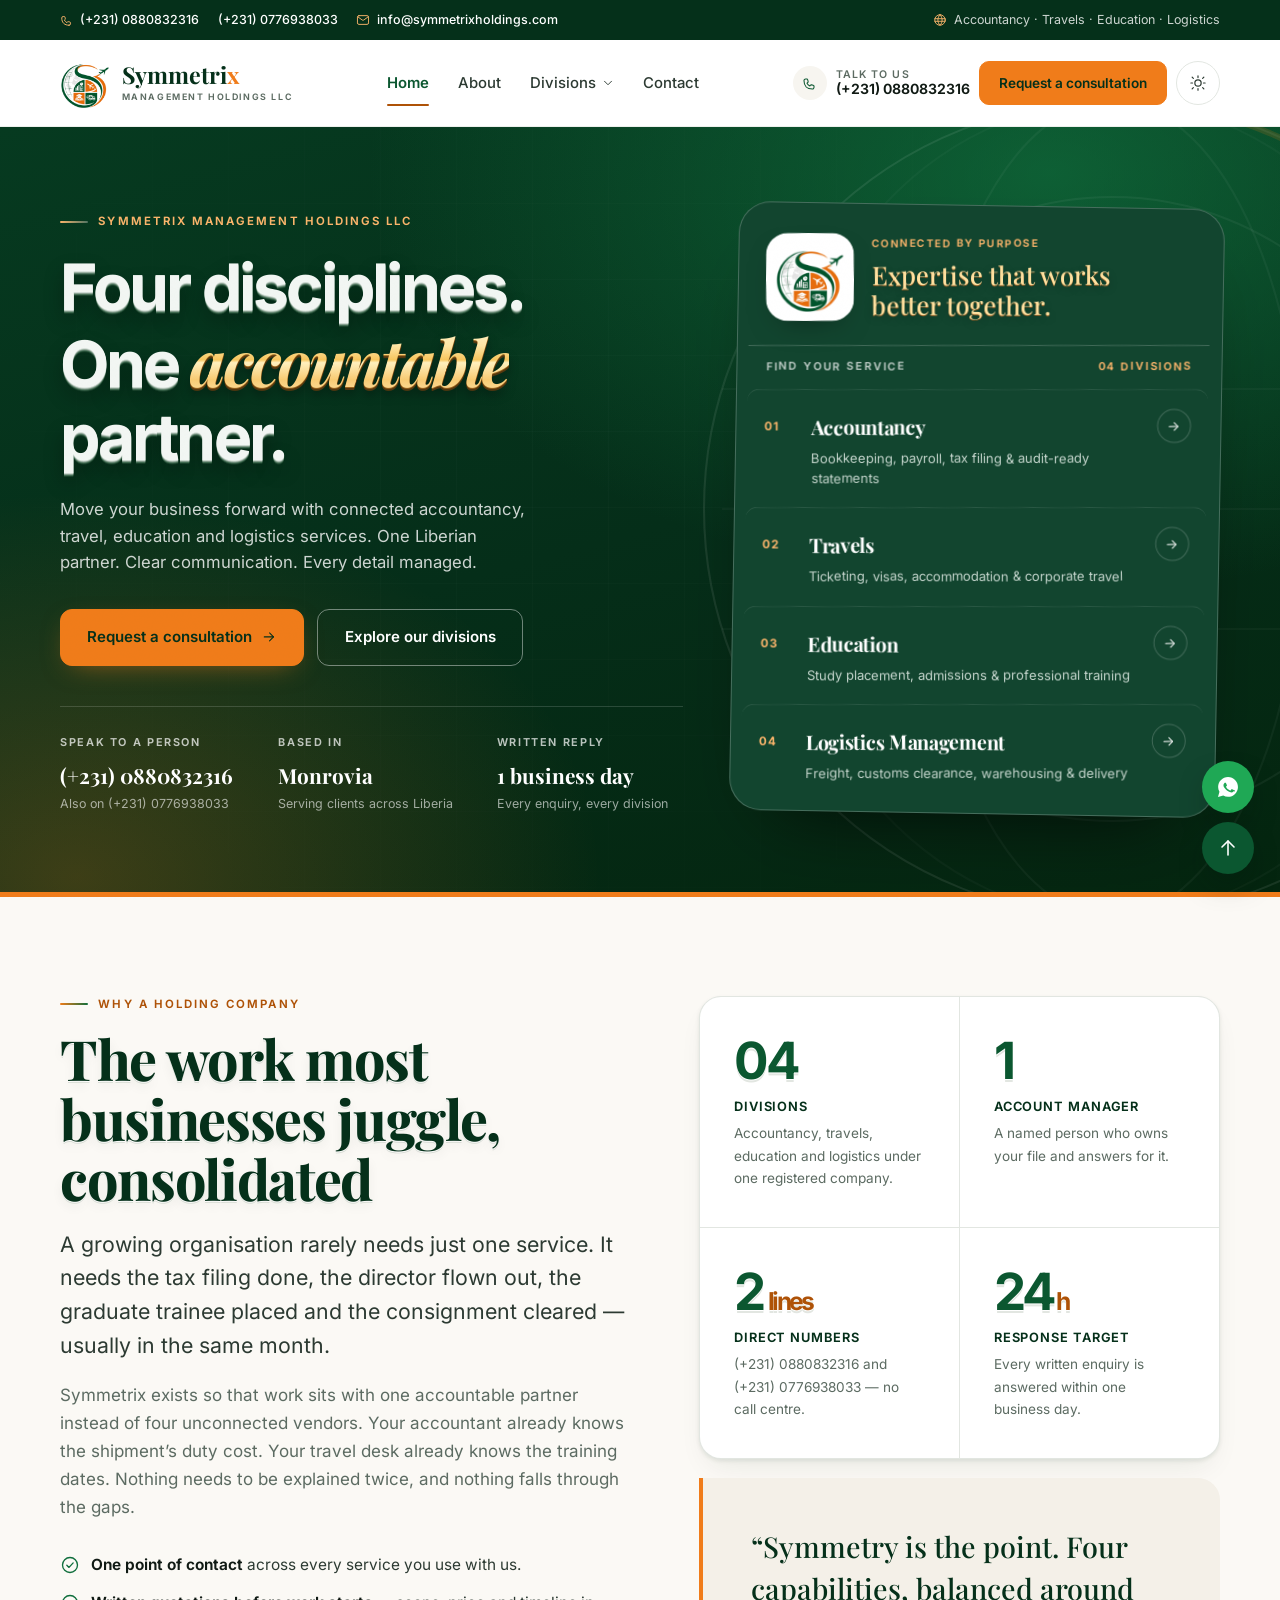
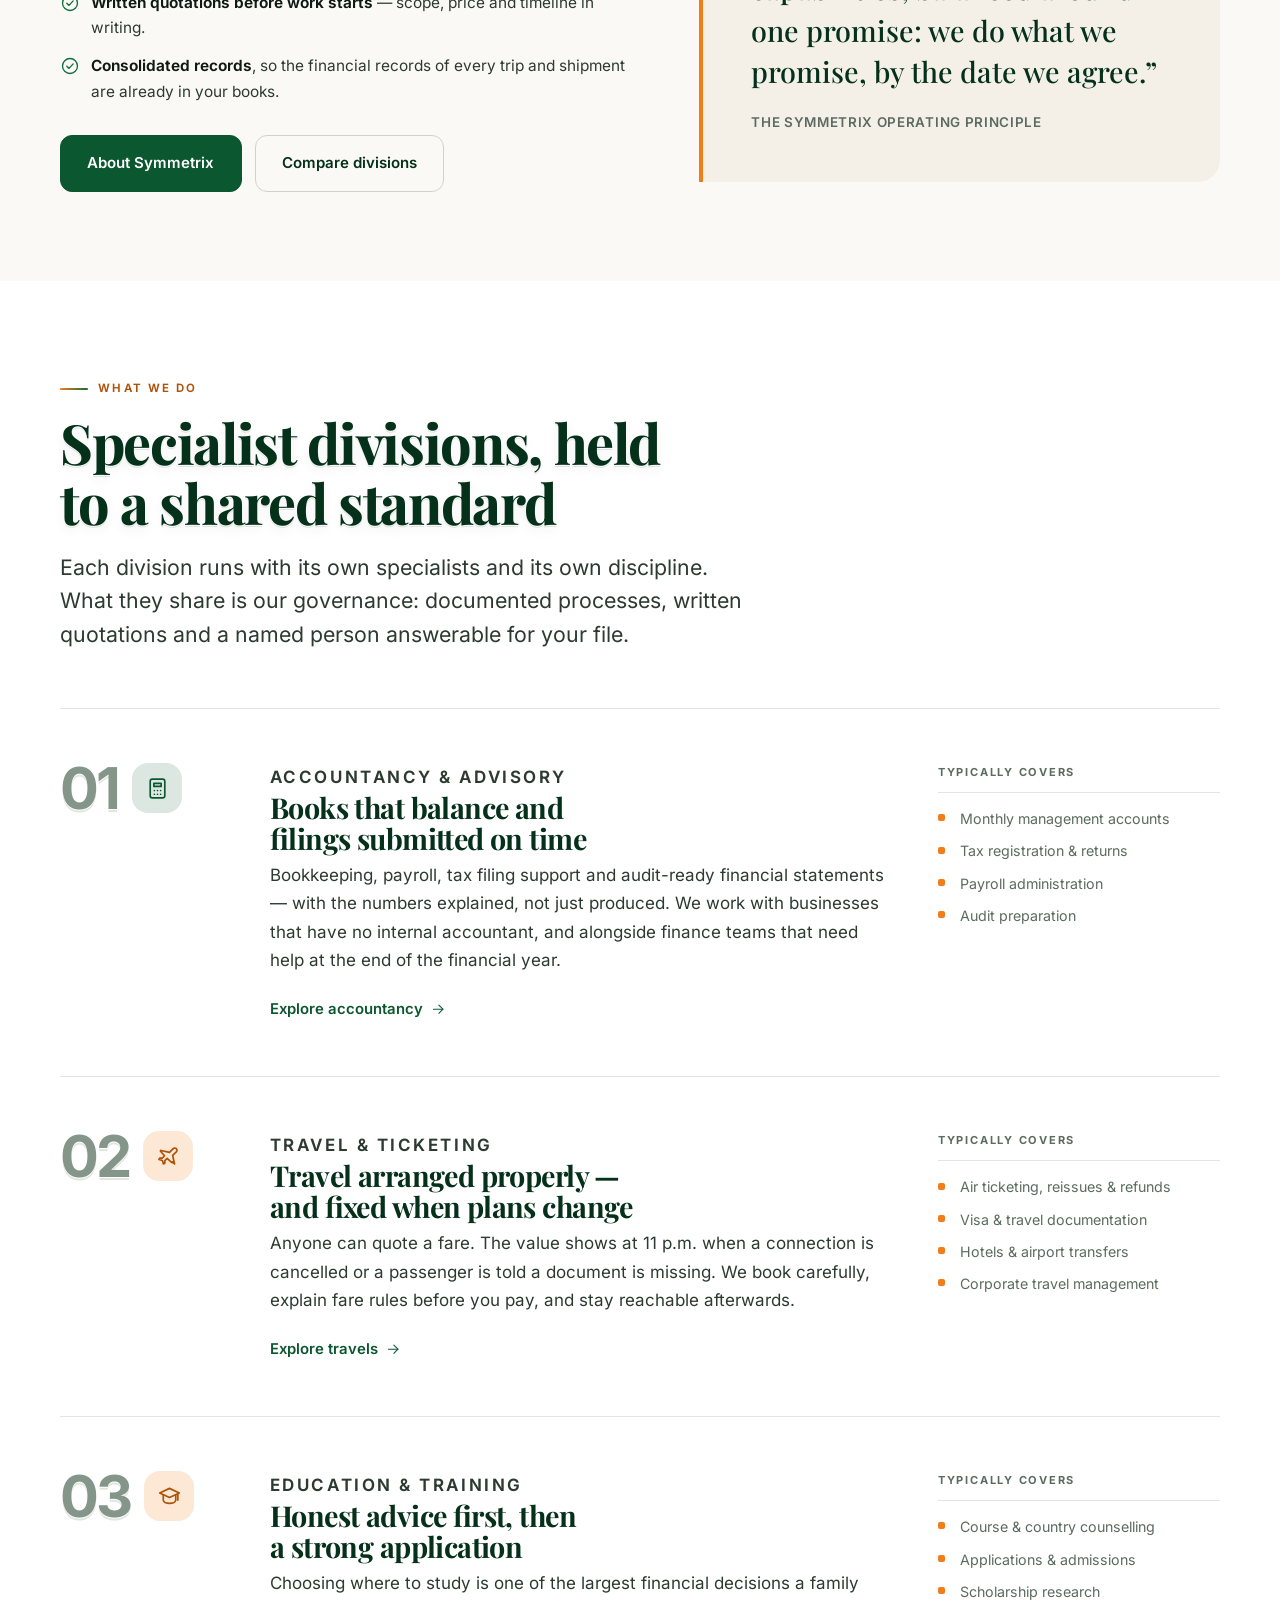
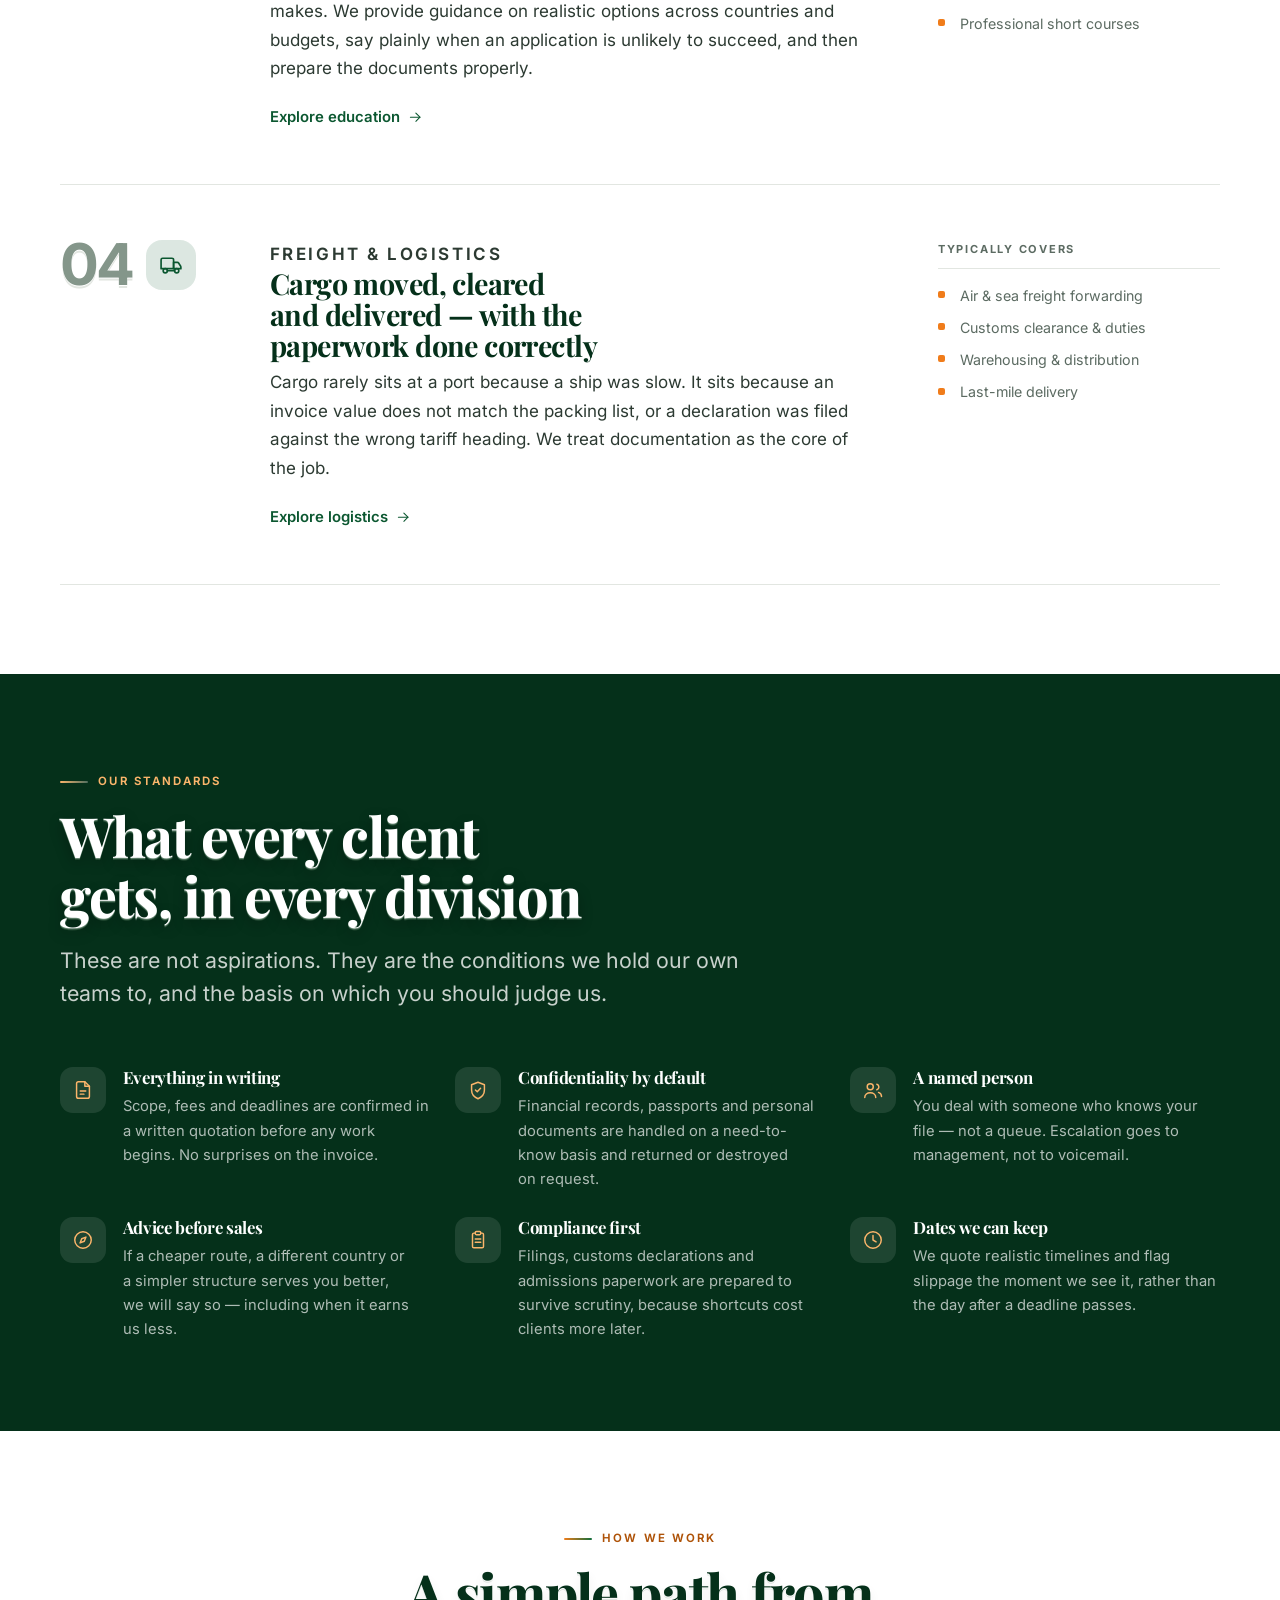
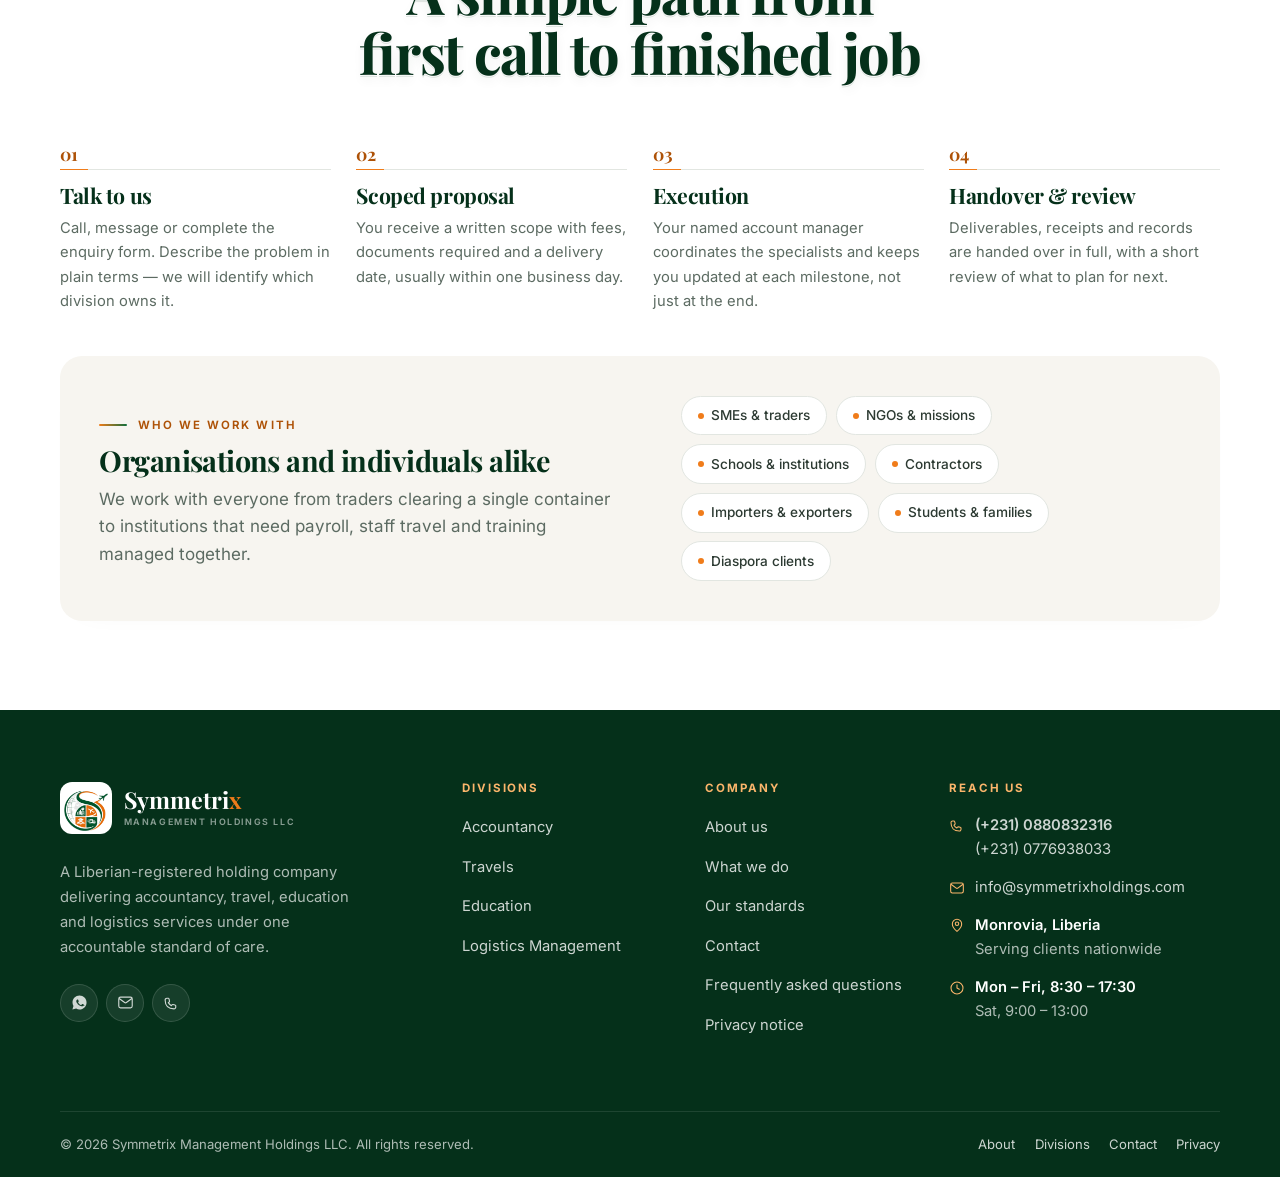
==== index.html @ 65edab67 "Add reference-inspired gold and raised display typography" ====
<!DOCTYPE html>
<html lang="en">
<head>
<meta charset="utf-8">
<meta name="viewport" content="width=device-width, initial-scale=1">
<title>Symmetrix Management Holdings LLC | Accountancy, Travels, Education & Logistics in Liberia</title>
<meta name="description" content="Symmetrix Management Holdings LLC is a Liberian holding company delivering accountancy, travel, education and logistics management services under one accountable partner. Call (+231) 0880832316.">
<meta name="theme-color" content="#FBF9F5">
<meta name="color-scheme" content="light">
<link rel="canonical" href="https://tolbertinnovation-debug.github.io/Symmetix/">
<meta property="og:type" content="website">
<meta property="og:site_name" content="Symmetrix Management Holdings LLC">
<meta property="og:title" content="Symmetrix Management Holdings LLC | Accountancy, Travels, Education & Logistics in Liberia">
<meta property="og:description" content="Symmetrix Management Holdings LLC is a Liberian holding company delivering accountancy, travel, education and logistics management services under one accountable partner. Call (+231) 0880832316.">
<meta property="og:url" content="https://tolbertinnovation-debug.github.io/Symmetix/">
<meta property="og:image" content="https://tolbertinnovation-debug.github.io/Symmetix/assets/img/symmetrix-logo.jpg">
<meta name="twitter:card" content="summary_large_image">
<meta name="twitter:title" content="Symmetrix Management Holdings LLC | Accountancy, Travels, Education & Logistics in Liberia">
<meta name="twitter:description" content="Symmetrix Management Holdings LLC is a Liberian holding company delivering accountancy, travel, education and logistics management services under one accountable partner. Call (+231) 0880832316.">
<meta name="twitter:image" content="https://tolbertinnovation-debug.github.io/Symmetix/assets/img/symmetrix-logo.jpg">
<link rel="icon" href="assets/img/favicon.svg" type="image/svg+xml">
<link rel="icon" href="assets/img/favicon-32.png" sizes="32x32" type="image/png">
<link rel="apple-touch-icon" href="assets/img/apple-touch-icon.png">
<link rel="preload" as="font" type="font/woff2" href="assets/fonts/inter-latin.woff2" crossorigin>
<link rel="preload" as="font" type="font/woff2" href="assets/fonts/playfair-latin.woff2" crossorigin>
<link rel="stylesheet" href="assets/css/styles.css?v=20261018-sculpted">
<script>
(function () {
  var r = document.documentElement;
  r.classList.add("js");
  try {
    var t = localStorage.getItem("sx-theme");
    if (t === "light" || t === "dark") r.setAttribute("data-theme", t);
  } catch (e) {}
})();
</script>
<script type="application/ld+json">
{
  "@context": "https://schema.org",
  "@type": "Organization",
  "@id": "https://tolbertinnovation-debug.github.io/Symmetix/#organization",
  "name": "Symmetrix Management Holdings LLC",
  "alternateName": "Symmetrix Holdings",
  "url": "https://tolbertinnovation-debug.github.io/Symmetix/",
  "logo": "https://tolbertinnovation-debug.github.io/Symmetix/assets/img/symmetrix-logo.jpg",
  "image": "https://tolbertinnovation-debug.github.io/Symmetix/assets/img/symmetrix-logo.jpg",
  "description": "Liberian management holding company operating four divisions: accountancy, travels, education and logistics management.",
  "address": { "@type": "PostalAddress", "addressLocality": "Monrovia", "addressCountry": "LR" },
  "areaServed": { "@type": "Country", "name": "Liberia" },
  "email": "info@symmetrixholdings.com",
  "telephone": "+231 880832316",
  "contactPoint": [
    { "@type": "ContactPoint", "telephone": "+231 880832316", "contactType": "customer service", "areaServed": "LR", "availableLanguage": "en" },
    { "@type": "ContactPoint", "telephone": "+231 776938033", "contactType": "sales", "areaServed": "LR", "availableLanguage": "en" }
  ],
  "openingHoursSpecification": [
    { "@type": "OpeningHoursSpecification", "dayOfWeek": ["Monday","Tuesday","Wednesday","Thursday","Friday"], "opens": "08:30", "closes": "17:30" },
    { "@type": "OpeningHoursSpecification", "dayOfWeek": "Saturday", "opens": "09:00", "closes": "13:00" }
  ],
  "makesOffer": [
    { "@type": "Offer", "itemOffered": { "@type": "Service", "name": "Accountancy", "description": "Bookkeeping, payroll, tax filing support and audit-ready financial statements." } },
    { "@type": "Offer", "itemOffered": { "@type": "Service", "name": "Travels", "description": "Air ticketing, visa documentation, accommodation and corporate travel management." } },
    { "@type": "Offer", "itemOffered": { "@type": "Service", "name": "Education", "description": "Study placement, admissions support, scholarship research and professional training." } },
    { "@type": "Offer", "itemOffered": { "@type": "Service", "name": "Logistics Management", "description": "Freight forwarding, customs clearance, warehousing and last-mile delivery." } }
  ]
}
</script>
</head>
<body class="page-home">
<a class="skip-link" href="#main">Skip to main content</a>
<div class="topbar">
    <div class="wrap">
      <ul class="topbar-list">
        <li><svg width="24" height="24" viewBox="0 0 24 24" fill="none" stroke="currentColor" stroke-width="1.6" stroke-linecap="round" stroke-linejoin="round" aria-hidden="true" focusable="false"><path d="M15.5 21C7.5 21 3 16.5 3 8.5a2.5 2.5 0 0 1 2.5-2.5h1.8c.6 0 1.1.4 1.2 1l.7 3c.1.5-.1 1-.5 1.3l-1.2.9a11 11 0 0 0 4.3 4.3l.9-1.2c.3-.4.8-.6 1.3-.5l3 .7c.6.1 1 .6 1 1.2v1.8A2.5 2.5 0 0 1 15.5 21Z"/></svg><a href="tel:+231880832316">(+231) 0880832316</a></li>
        <li><a href="tel:+231776938033">(+231) 0776938033</a></li>
        <li class="topbar-tag"><svg width="24" height="24" viewBox="0 0 24 24" fill="none" stroke="currentColor" stroke-width="1.6" stroke-linecap="round" stroke-linejoin="round" aria-hidden="true" focusable="false"><rect x="2.5" y="4.5" width="19" height="15" rx="2.5"/><path d="m3.5 6.8 7.3 5.3c.7.5 1.7.5 2.4 0l7.3-5.3"/></svg><a href="mailto:info@symmetrixholdings.com">info@symmetrixholdings.com</a></li>
      </ul>
      <p class="topbar-tag"><svg width="24" height="24" viewBox="0 0 24 24" fill="none" stroke="currentColor" stroke-width="1.6" stroke-linecap="round" stroke-linejoin="round" aria-hidden="true" focusable="false"><circle cx="12" cy="12" r="9"/><path d="M3.2 9.8h17.6M3.2 14.2h17.6"/><path d="M12 3c2.4 2.5 3.6 5.5 3.6 9S14.4 18.5 12 21c-2.4-2.5-3.6-5.5-3.6-9S9.6 5.5 12 3Z"/></svg><span>Accountancy &middot; Travels &middot; Education &middot; Logistics</span></p>
  </div>
</div>
<header class="site-header">
  <div class="wrap">
    <nav class="nav" aria-label="Primary">
      <a class="brand" href="index.html" aria-label="Symmetrix Management Holdings LLC — home"><img class="brand-mark" src="assets/img/symmetrix-mark.png" alt="" width="176" height="176" loading="eager" decoding="async"><span class="brand-text"><span class="brand-name">Symmetri<b>x</b></span><span class="brand-sub">Management Holdings LLC</span></span></a>
      <ul class="nav-main" role="list"><li><a class="nav-link is-active" href="index.html">Home</a></li><li><a class="nav-link" href="about.html">About</a></li><li class="has-dropdown"><a class="nav-link" href="divisions.html" aria-expanded="false">Divisions <svg class="caret" width="24" height="24" viewBox="0 0 24 24" fill="none" stroke="currentColor" stroke-width="1.6" stroke-linecap="round" stroke-linejoin="round" aria-hidden="true" focusable="false"><path d="m6 9 6 6 6-6"/></svg></a><ul class="dropdown" role="list"><li><a class="dropdown-item" href="accountancy.html"><span class="ico ico--green"><svg width="24" height="24" viewBox="0 0 24 24" fill="none" stroke="currentColor" stroke-width="1.6" stroke-linecap="round" stroke-linejoin="round" aria-hidden="true" focusable="false"><path d="M7 3h10a2 2 0 0 1 2 2v14a2 2 0 0 1-2 2H7a2 2 0 0 1-2-2V5a2 2 0 0 1 2-2Z"/><path d="M8.5 7h7v3h-7z"/><path d="M9 14h.01M12 14h.01M15 14h.01M9 17.5h.01M12 17.5h.01M15 17.5h.01"/></svg></span><span><strong>Accountancy</strong><span>Audit-ready books, tax filings and financial reporting that stand up to scrutiny.</span></span></a></li><li><a class="dropdown-item" href="travels.html"><span class="ico ico--orange"><svg width="24" height="24" viewBox="0 0 24 24" fill="none" stroke="currentColor" stroke-width="1.6" stroke-linecap="round" stroke-linejoin="round" aria-hidden="true" focusable="false"><path d="M17.8 19.2 16 11l3.5-3.5a2.1 2.1 0 1 0-3-3L13 8 4.8 6.2a.5.5 0 0 0-.5.8l3.9 4.3-2.2 2.2H3.5l-.7 1.4 3.4.9.9 3.4 1.4-.7v-2.5l2.2-2.2 4.3 3.9a.5.5 0 0 0 .8-.5Z"/></svg></span><span><strong>Travels</strong><span>Ticketing, visa documentation and corporate travel managed end to end.</span></span></a></li><li><a class="dropdown-item" href="education.html"><span class="ico ico--orange"><svg width="24" height="24" viewBox="0 0 24 24" fill="none" stroke="currentColor" stroke-width="1.6" stroke-linecap="round" stroke-linejoin="round" aria-hidden="true" focusable="false"><path d="M21.4 8.6 12 4.2 2.6 8.6 12 13l9.4-4.4Z"/><path d="M6 10.5v4.9c0 1.8 2.7 3.2 6 3.2s6-1.4 6-3.2v-4.9"/><path d="M20 10v5.5"/></svg></span><span><strong>Education</strong><span>Study placement, admissions support and professional training pathways.</span></span></a></li><li><a class="dropdown-item" href="logistics.html"><span class="ico ico--green"><svg width="24" height="24" viewBox="0 0 24 24" fill="none" stroke="currentColor" stroke-width="1.6" stroke-linecap="round" stroke-linejoin="round" aria-hidden="true" focusable="false"><path d="M2 7.5A1.5 1.5 0 0 1 3.5 6h9A1.5 1.5 0 0 1 14 7.5V16H2V7.5Z"/><path d="M14 10h3.6c.5 0 1 .2 1.2.6l2 3c.1.3.2.6.2.9V16h-7v-6Z"/><circle cx="6" cy="18" r="2"/><circle cx="17" cy="18" r="2"/><path d="M8 18h7"/></svg></span><span><strong>Logistics Management</strong><span>Freight forwarding, customs clearance and last-mile delivery you can track.</span></span></a></li></ul></li><li><a class="nav-link" href="contact.html">Contact</a></li></ul>
      <div class="nav-actions">
        <a class="nav-phone" href="tel:+231880832316">
          <span class="pill"><svg width="24" height="24" viewBox="0 0 24 24" fill="none" stroke="currentColor" stroke-width="1.6" stroke-linecap="round" stroke-linejoin="round" aria-hidden="true" focusable="false"><path d="M15.5 21C7.5 21 3 16.5 3 8.5a2.5 2.5 0 0 1 2.5-2.5h1.8c.6 0 1.1.4 1.2 1l.7 3c.1.5-.1 1-.5 1.3l-1.2.9a11 11 0 0 0 4.3 4.3l.9-1.2c.3-.4.8-.6 1.3-.5l3 .7c.6.1 1 .6 1 1.2v1.8A2.5 2.5 0 0 1 15.5 21Z"/></svg></span>
          <span><em>Talk to us</em><strong>(+231) 0880832316</strong></span>
        </a>
        <a class="btn btn--accent btn--sm" href="contact.html">Request a consultation</a>
        <button class="theme-toggle" type="button" aria-label="Switch colour theme" aria-pressed="false" data-theme-toggle><svg class="i-sun" width="24" height="24" viewBox="0 0 24 24" fill="none" stroke="currentColor" stroke-width="1.6" stroke-linecap="round" stroke-linejoin="round" aria-hidden="true" focusable="false"><circle cx="12" cy="12" r="4.2"/><path d="M12 2.5v2.2M12 19.3v2.2M4.2 4.2l1.6 1.6M18.2 18.2l1.6 1.6M2.5 12h2.2M19.3 12h2.2M4.2 19.8l1.6-1.6M18.2 5.8l1.6-1.6"/></svg><svg class="i-moon" width="24" height="24" viewBox="0 0 24 24" fill="none" stroke="currentColor" stroke-width="1.6" stroke-linecap="round" stroke-linejoin="round" aria-hidden="true" focusable="false"><path d="M20.5 14.3A8.5 8.5 0 1 1 9.7 3.5a6.8 6.8 0 0 0 10.8 10.8Z"/></svg></button>
      </div>
      <span class="theme-toggle-mobile"><button class="theme-toggle" type="button" aria-label="Switch colour theme" aria-pressed="false" data-theme-toggle><svg class="i-sun" width="24" height="24" viewBox="0 0 24 24" fill="none" stroke="currentColor" stroke-width="1.6" stroke-linecap="round" stroke-linejoin="round" aria-hidden="true" focusable="false"><circle cx="12" cy="12" r="4.2"/><path d="M12 2.5v2.2M12 19.3v2.2M4.2 4.2l1.6 1.6M18.2 18.2l1.6 1.6M2.5 12h2.2M19.3 12h2.2M4.2 19.8l1.6-1.6M18.2 5.8l1.6-1.6"/></svg><svg class="i-moon" width="24" height="24" viewBox="0 0 24 24" fill="none" stroke="currentColor" stroke-width="1.6" stroke-linecap="round" stroke-linejoin="round" aria-hidden="true" focusable="false"><path d="M20.5 14.3A8.5 8.5 0 1 1 9.7 3.5a6.8 6.8 0 0 0 10.8 10.8Z"/></svg></button></span>
      <button class="nav-toggle" type="button" aria-expanded="false" aria-controls="drawer" aria-label="Open menu">
        <i></i><i></i><i></i>
      </button>
    </nav>
  </div>
</header>
<div class="drawer" id="drawer" aria-hidden="true">
  <div class="drawer-scrim"></div>
  <div class="drawer-panel" role="dialog" aria-modal="true" aria-label="Site menu">
    <div class="drawer-top">
      <a class="brand" href="index.html" aria-label="Symmetrix Management Holdings LLC — home"><img class="brand-mark" src="assets/img/symmetrix-mark.png" alt="" width="176" height="176" loading="eager" decoding="async"><span class="brand-text"><span class="brand-name">Symmetri<b>x</b></span><span class="brand-sub">Management Holdings LLC</span></span></a>
      <button class="drawer-close" type="button" aria-label="Close menu"><svg width="24" height="24" viewBox="0 0 24 24" fill="none" stroke="currentColor" stroke-width="1.6" stroke-linecap="round" stroke-linejoin="round" aria-hidden="true" focusable="false"><path d="M6 6l12 12M18 6 6 18"/></svg></button>
    </div>
    <nav class="drawer-nav" aria-label="Mobile">
      <a href="index.html">Home <svg width="24" height="24" viewBox="0 0 24 24" fill="none" stroke="currentColor" stroke-width="1.6" stroke-linecap="round" stroke-linejoin="round" aria-hidden="true" focusable="false"><path d="M5 12h14"/><path d="m13 6 6 6-6 6"/></svg></a>
      <a href="about.html">About us <svg width="24" height="24" viewBox="0 0 24 24" fill="none" stroke="currentColor" stroke-width="1.6" stroke-linecap="round" stroke-linejoin="round" aria-hidden="true" focusable="false"><path d="M5 12h14"/><path d="m13 6 6 6-6 6"/></svg></a>
      <span class="drawer-group-label">Our divisions</span>
      <a href="divisions.html">All divisions <svg width="24" height="24" viewBox="0 0 24 24" fill="none" stroke="currentColor" stroke-width="1.6" stroke-linecap="round" stroke-linejoin="round" aria-hidden="true" focusable="false"><path d="M5 12h14"/><path d="m13 6 6 6-6 6"/></svg></a>
      <a class="is-sub" href="accountancy.html">Accountancy <svg width="24" height="24" viewBox="0 0 24 24" fill="none" stroke="currentColor" stroke-width="1.6" stroke-linecap="round" stroke-linejoin="round" aria-hidden="true" focusable="false"><path d="M5 12h14"/><path d="m13 6 6 6-6 6"/></svg></a><a class="is-sub" href="travels.html">Travels <svg width="24" height="24" viewBox="0 0 24 24" fill="none" stroke="currentColor" stroke-width="1.6" stroke-linecap="round" stroke-linejoin="round" aria-hidden="true" focusable="false"><path d="M5 12h14"/><path d="m13 6 6 6-6 6"/></svg></a><a class="is-sub" href="education.html">Education <svg width="24" height="24" viewBox="0 0 24 24" fill="none" stroke="currentColor" stroke-width="1.6" stroke-linecap="round" stroke-linejoin="round" aria-hidden="true" focusable="false"><path d="M5 12h14"/><path d="m13 6 6 6-6 6"/></svg></a><a class="is-sub" href="logistics.html">Logistics Management <svg width="24" height="24" viewBox="0 0 24 24" fill="none" stroke="currentColor" stroke-width="1.6" stroke-linecap="round" stroke-linejoin="round" aria-hidden="true" focusable="false"><path d="M5 12h14"/><path d="m13 6 6 6-6 6"/></svg></a>
      <span class="drawer-group-label">Get in touch</span>
      <a href="contact.html">Contact <svg width="24" height="24" viewBox="0 0 24 24" fill="none" stroke="currentColor" stroke-width="1.6" stroke-linecap="round" stroke-linejoin="round" aria-hidden="true" focusable="false"><path d="M5 12h14"/><path d="m13 6 6 6-6 6"/></svg></a>
    </nav>
    <div class="drawer-contact">
      <a href="tel:+231880832316"><svg width="24" height="24" viewBox="0 0 24 24" fill="none" stroke="currentColor" stroke-width="1.6" stroke-linecap="round" stroke-linejoin="round" aria-hidden="true" focusable="false"><path d="M15.5 21C7.5 21 3 16.5 3 8.5a2.5 2.5 0 0 1 2.5-2.5h1.8c.6 0 1.1.4 1.2 1l.7 3c.1.5-.1 1-.5 1.3l-1.2.9a11 11 0 0 0 4.3 4.3l.9-1.2c.3-.4.8-.6 1.3-.5l3 .7c.6.1 1 .6 1 1.2v1.8A2.5 2.5 0 0 1 15.5 21Z"/></svg>(+231) 0880832316</a>
      <a href="tel:+231776938033"><svg width="24" height="24" viewBox="0 0 24 24" fill="none" stroke="currentColor" stroke-width="1.6" stroke-linecap="round" stroke-linejoin="round" aria-hidden="true" focusable="false"><path d="M15.5 21C7.5 21 3 16.5 3 8.5a2.5 2.5 0 0 1 2.5-2.5h1.8c.6 0 1.1.4 1.2 1l.7 3c.1.5-.1 1-.5 1.3l-1.2.9a11 11 0 0 0 4.3 4.3l.9-1.2c.3-.4.8-.6 1.3-.5l3 .7c.6.1 1 .6 1 1.2v1.8A2.5 2.5 0 0 1 15.5 21Z"/></svg>(+231) 0776938033</a>
      <a href="mailto:info@symmetrixholdings.com"><svg width="24" height="24" viewBox="0 0 24 24" fill="none" stroke="currentColor" stroke-width="1.6" stroke-linecap="round" stroke-linejoin="round" aria-hidden="true" focusable="false"><rect x="2.5" y="4.5" width="19" height="15" rx="2.5"/><path d="m3.5 6.8 7.3 5.3c.7.5 1.7.5 2.4 0l7.3-5.3"/></svg>info@symmetrixholdings.com</a>
      <a class="btn btn--accent" href="contact.html">Request a consultation</a>
    </div>
  </div>
</div>
<main id="main">

<section class="hero">
  <div class="hero-glyph" aria-hidden="true">
  <svg viewBox="0 0 600 600" fill="none" stroke="rgba(255,255,255,.2)" stroke-width="1.4">
    <circle cx="300" cy="300" r="272"/>
    <circle cx="300" cy="300" r="208" stroke="rgba(255,255,255,.12)"/>
    <ellipse cx="300" cy="300" rx="128" ry="272" stroke="rgba(255,255,255,.1)"/>
    <ellipse cx="300" cy="300" rx="228" ry="272" stroke="rgba(255,255,255,.07)"/>
    <path d="M40 220h520M40 300h520M40 380h520" stroke="rgba(255,255,255,.08)"/>
    <path d="M300 28a272 272 0 0 1 192 80" stroke="rgba(240,124,26,.38)" stroke-width="4" stroke-linecap="round"/>
  </svg>
</div>
  <div class="wrap hero-inner">
    <div class="hero-lead">
      <p class="eyebrow is-light">Symmetrix Management Holdings LLC</p>
      <h1>Four disciplines.<br>One <span class="accent">accountable</span> partner.</h1>
      <p class="lede">Move your business forward with connected accountancy, travel, education and logistics services. One Liberian partner. Clear communication. Every detail managed.</p>
      <div class="btn-row">
        <a class="btn btn--accent" href="contact.html">Request a consultation <svg width="24" height="24" viewBox="0 0 24 24" fill="none" stroke="currentColor" stroke-width="1.6" stroke-linecap="round" stroke-linejoin="round" aria-hidden="true" focusable="false"><path d="M5 12h14"/><path d="m13 6 6 6-6 6"/></svg></a>
        <a class="btn btn--outline-light" href="divisions.html">Explore our divisions</a>
      </div>
      <dl class="hero-facts">
        <div>
          <dt>Speak to a person</dt>
          <dd><a href="tel:+231880832316">(+231) 0880832316</a><small>Also on (+231) 0776938033</small></dd>
        </div>
        <div>
          <dt>Based in</dt>
          <dd>Monrovia<small>Serving clients across Liberia</small></dd>
        </div>
        <div>
          <dt>Written reply</dt>
          <dd>1 business day<small>Every enquiry, every division</small></dd>
        </div>
      </dl>
    </div>

    <nav class="hero-index" aria-label="Our divisions">
      <div class="hero-signature">
        <img src="assets/img/symmetrix-mark.png" alt="" width="176" height="176" decoding="async">
        <div><p class="hero-signature-kicker">Connected by purpose</p><p class="hero-signature-title">Expertise that works<br>better together.</p></div>
      </div>
      <p class="hero-index-label">Find your service <span>04 divisions</span></p>
      <a class="dx" href="accountancy.html">
        <span class="dx-num">01</span>
        <span class="dx-name">Accountancy</span>
        <span class="dx-go"><svg width="24" height="24" viewBox="0 0 24 24" fill="none" stroke="currentColor" stroke-width="1.6" stroke-linecap="round" stroke-linejoin="round" aria-hidden="true" focusable="false"><path d="M5 12h14"/><path d="m13 6 6 6-6 6"/></svg></span>
        <span class="dx-note">Bookkeeping, payroll, tax filing &amp; audit-ready statements</span>
      </a>
      <a class="dx" href="travels.html">
        <span class="dx-num">02</span>
        <span class="dx-name">Travels</span>
        <span class="dx-go"><svg width="24" height="24" viewBox="0 0 24 24" fill="none" stroke="currentColor" stroke-width="1.6" stroke-linecap="round" stroke-linejoin="round" aria-hidden="true" focusable="false"><path d="M5 12h14"/><path d="m13 6 6 6-6 6"/></svg></span>
        <span class="dx-note">Ticketing, visas, accommodation &amp; corporate travel</span>
      </a>
      <a class="dx" href="education.html">
        <span class="dx-num">03</span>
        <span class="dx-name">Education</span>
        <span class="dx-go"><svg width="24" height="24" viewBox="0 0 24 24" fill="none" stroke="currentColor" stroke-width="1.6" stroke-linecap="round" stroke-linejoin="round" aria-hidden="true" focusable="false"><path d="M5 12h14"/><path d="m13 6 6 6-6 6"/></svg></span>
        <span class="dx-note">Study placement, admissions &amp; professional training</span>
      </a>
      <a class="dx" href="logistics.html">
        <span class="dx-num">04</span>
        <span class="dx-name">Logistics Management</span>
        <span class="dx-go"><svg width="24" height="24" viewBox="0 0 24 24" fill="none" stroke="currentColor" stroke-width="1.6" stroke-linecap="round" stroke-linejoin="round" aria-hidden="true" focusable="false"><path d="M5 12h14"/><path d="m13 6 6 6-6 6"/></svg></span>
        <span class="dx-note">Freight, customs clearance, warehousing &amp; delivery</span>
      </a>
    </nav>
  </div>
</section>

<section class="section section--alt">
  <div class="wrap split">
    <div class="reveal">
      <p class="eyebrow">Why a holding company</p>
      <h2>The work most businesses juggle, consolidated</h2>
      <p class="lede mt-2">A growing organisation rarely needs just one service. It needs the tax filing done, the director flown out, the graduate trainee placed and the consignment cleared &mdash; usually in the same month.</p>
      <p class="mt-2 muted">Symmetrix exists so that work sits with one accountable partner instead of four unconnected vendors. Your accountant already knows the shipment&rsquo;s duty cost. Your travel desk already knows the training dates. Nothing needs to be explained twice, and nothing falls through the gaps.</p>
      <ul class="checklist mt-3" role="list">
        <li><svg width="24" height="24" viewBox="0 0 24 24" fill="none" stroke="currentColor" stroke-width="1.6" stroke-linecap="round" stroke-linejoin="round" aria-hidden="true" focusable="false"><circle cx="12" cy="12" r="9"/><path d="m8.2 12.3 2.6 2.6 5-5.4"/></svg><span><strong>One point of contact</strong> across every service you use with us.</span></li>
        <li><svg width="24" height="24" viewBox="0 0 24 24" fill="none" stroke="currentColor" stroke-width="1.6" stroke-linecap="round" stroke-linejoin="round" aria-hidden="true" focusable="false"><circle cx="12" cy="12" r="9"/><path d="m8.2 12.3 2.6 2.6 5-5.4"/></svg><span><strong>Written quotations before work starts</strong> &mdash; scope, price and timeline in writing.</span></li>
        <li><svg width="24" height="24" viewBox="0 0 24 24" fill="none" stroke="currentColor" stroke-width="1.6" stroke-linecap="round" stroke-linejoin="round" aria-hidden="true" focusable="false"><circle cx="12" cy="12" r="9"/><path d="m8.2 12.3 2.6 2.6 5-5.4"/></svg><span><strong>Consolidated records</strong>, so the financial records of every trip and shipment are already in your books.</span></li>
      </ul>
      <div class="btn-row mt-3">
        <a class="btn" href="about.html">About Symmetrix</a>
        <a class="btn btn--ghost" href="divisions.html">Compare divisions</a>
      </div>
    </div>
    <div class="reveal" data-delay="1">
      <div class="stats">
        <div class="stat">
          <p class="val"><span data-count="4" data-pad="true">04</span></p>
          <p class="key">Divisions</p>
          <p class="note">Accountancy, travels, education and logistics under one registered company.</p>
        </div>
        <div class="stat">
          <p class="val"><span data-count="1">1</span></p>
          <p class="key">Account manager</p>
          <p class="note">A named person who owns your file and answers for it.</p>
        </div>
        <div class="stat">
          <p class="val"><span data-count="2">2</span><sup>&nbsp;lines</sup></p>
          <p class="key">Direct numbers</p>
          <p class="note">(+231) 0880832316 and (+231) 0776938033 &mdash; no call centre.</p>
        </div>
        <div class="stat">
          <p class="val"><span data-count="24">24</span><sup>h</sup></p>
          <p class="key">Response target</p>
          <p class="note">Every written enquiry is answered within one business day.</p>
        </div>
      </div>
      <figure class="quote mt-2">
        <blockquote>&ldquo;Symmetry is the point. Four capabilities, balanced around one promise: we do what we promise, by the date we agree.&rdquo;</blockquote>
        <figcaption>The Symmetrix operating principle</figcaption>
      </figure>
    </div>
  </div>
</section>

<section class="section" id="divisions">
  <div class="wrap">
    <div class="section-head reveal">
      <p class="eyebrow">What we do</p>
      <h2>Specialist divisions, held to a shared standard</h2>
      <p class="lede">Each division runs with its own specialists and its own discipline. What they share is our governance: documented processes, written quotations and a named person answerable for your file.</p>
    </div>

    <article class="dvrow reveal">
      <div class="dvrow-head">
        <span class="dvrow-num">01</span>
        <span class="ico ico--green-soft"><svg width="24" height="24" viewBox="0 0 24 24" fill="none" stroke="currentColor" stroke-width="1.6" stroke-linecap="round" stroke-linejoin="round" aria-hidden="true" focusable="false"><path d="M7 3h10a2 2 0 0 1 2 2v14a2 2 0 0 1-2 2H7a2 2 0 0 1-2-2V5a2 2 0 0 1 2-2Z"/><path d="M8.5 7h7v3h-7z"/><path d="M9 14h.01M12 14h.01M15 14h.01M9 17.5h.01M12 17.5h.01M15 17.5h.01"/></svg></span>
      </div>
      <div class="dvrow-body">
        <p class="dvrow-kicker">Accountancy &amp; advisory</p>
        <h3>Books that balance and filings submitted on time</h3>
        <p>Bookkeeping, payroll, tax filing support and audit-ready financial statements &mdash; with the numbers explained, not just produced. We work with businesses that have no internal accountant, and alongside finance teams that need help at the end of the financial year.</p>
        <div class="btn-row">
          <a class="link-arrow" href="accountancy.html">Explore accountancy <svg width="24" height="24" viewBox="0 0 24 24" fill="none" stroke="currentColor" stroke-width="1.6" stroke-linecap="round" stroke-linejoin="round" aria-hidden="true" focusable="false"><path d="M5 12h14"/><path d="m13 6 6 6-6 6"/></svg></a>
        </div>
      </div>
      <div class="dvrow-side">
        <p class="dvrow-side-label">Typically covers</p>
        <ul class="dvrow-list" role="list">
          <li>Monthly management accounts</li>
          <li>Tax registration &amp; returns</li>
          <li>Payroll administration</li>
          <li>Audit preparation</li>
        </ul>
      </div>
    </article>

    <article class="dvrow reveal">
      <div class="dvrow-head">
        <span class="dvrow-num">02</span>
        <span class="ico ico--orange-soft"><svg width="24" height="24" viewBox="0 0 24 24" fill="none" stroke="currentColor" stroke-width="1.6" stroke-linecap="round" stroke-linejoin="round" aria-hidden="true" focusable="false"><path d="M17.8 19.2 16 11l3.5-3.5a2.1 2.1 0 1 0-3-3L13 8 4.8 6.2a.5.5 0 0 0-.5.8l3.9 4.3-2.2 2.2H3.5l-.7 1.4 3.4.9.9 3.4 1.4-.7v-2.5l2.2-2.2 4.3 3.9a.5.5 0 0 0 .8-.5Z"/></svg></span>
      </div>
      <div class="dvrow-body">
        <p class="dvrow-kicker">Travel &amp; ticketing</p>
        <h3>Travel arranged properly &mdash; and fixed when plans change</h3>
        <p>Anyone can quote a fare. The value shows at 11 p.m. when a connection is cancelled or a passenger is told a document is missing. We book carefully, explain fare rules before you pay, and stay reachable afterwards.</p>
        <div class="btn-row">
          <a class="link-arrow" href="travels.html">Explore travels <svg width="24" height="24" viewBox="0 0 24 24" fill="none" stroke="currentColor" stroke-width="1.6" stroke-linecap="round" stroke-linejoin="round" aria-hidden="true" focusable="false"><path d="M5 12h14"/><path d="m13 6 6 6-6 6"/></svg></a>
        </div>
      </div>
      <div class="dvrow-side">
        <p class="dvrow-side-label">Typically covers</p>
        <ul class="dvrow-list" role="list">
          <li>Air ticketing, reissues &amp; refunds</li>
          <li>Visa &amp; travel documentation</li>
          <li>Hotels &amp; airport transfers</li>
          <li>Corporate travel management</li>
        </ul>
      </div>
    </article>

    <article class="dvrow reveal">
      <div class="dvrow-head">
        <span class="dvrow-num">03</span>
        <span class="ico ico--orange-soft"><svg width="24" height="24" viewBox="0 0 24 24" fill="none" stroke="currentColor" stroke-width="1.6" stroke-linecap="round" stroke-linejoin="round" aria-hidden="true" focusable="false"><path d="M21.4 8.6 12 4.2 2.6 8.6 12 13l9.4-4.4Z"/><path d="M6 10.5v4.9c0 1.8 2.7 3.2 6 3.2s6-1.4 6-3.2v-4.9"/><path d="M20 10v5.5"/></svg></span>
      </div>
      <div class="dvrow-body">
        <p class="dvrow-kicker">Education &amp; training</p>
        <h3>Honest advice first, then a strong application</h3>
        <p>Choosing where to study is one of the largest financial decisions a family makes. We provide guidance on realistic options across countries and budgets, say plainly when an application is unlikely to succeed, and then prepare the documents properly.</p>
        <div class="btn-row">
          <a class="link-arrow" href="education.html">Explore education <svg width="24" height="24" viewBox="0 0 24 24" fill="none" stroke="currentColor" stroke-width="1.6" stroke-linecap="round" stroke-linejoin="round" aria-hidden="true" focusable="false"><path d="M5 12h14"/><path d="m13 6 6 6-6 6"/></svg></a>
        </div>
      </div>
      <div class="dvrow-side">
        <p class="dvrow-side-label">Typically covers</p>
        <ul class="dvrow-list" role="list">
          <li>Course &amp; country counselling</li>
          <li>Applications &amp; admissions</li>
          <li>Scholarship research</li>
          <li>Professional short courses</li>
        </ul>
      </div>
    </article>

    <article class="dvrow reveal">
      <div class="dvrow-head">
        <span class="dvrow-num">04</span>
        <span class="ico ico--green-soft"><svg width="24" height="24" viewBox="0 0 24 24" fill="none" stroke="currentColor" stroke-width="1.6" stroke-linecap="round" stroke-linejoin="round" aria-hidden="true" focusable="false"><path d="M2 7.5A1.5 1.5 0 0 1 3.5 6h9A1.5 1.5 0 0 1 14 7.5V16H2V7.5Z"/><path d="M14 10h3.6c.5 0 1 .2 1.2.6l2 3c.1.3.2.6.2.9V16h-7v-6Z"/><circle cx="6" cy="18" r="2"/><circle cx="17" cy="18" r="2"/><path d="M8 18h7"/></svg></span>
      </div>
      <div class="dvrow-body">
        <p class="dvrow-kicker">Freight &amp; logistics</p>
        <h3>Cargo moved, cleared and delivered &mdash; with the paperwork done correctly</h3>
        <p>Cargo rarely sits at a port because a ship was slow. It sits because an invoice value does not match the packing list, or a declaration was filed against the wrong tariff heading. We treat documentation as the core of the job.</p>
        <div class="btn-row">
          <a class="link-arrow" href="logistics.html">Explore logistics <svg width="24" height="24" viewBox="0 0 24 24" fill="none" stroke="currentColor" stroke-width="1.6" stroke-linecap="round" stroke-linejoin="round" aria-hidden="true" focusable="false"><path d="M5 12h14"/><path d="m13 6 6 6-6 6"/></svg></a>
        </div>
      </div>
      <div class="dvrow-side">
        <p class="dvrow-side-label">Typically covers</p>
        <ul class="dvrow-list" role="list">
          <li>Air &amp; sea freight forwarding</li>
          <li>Customs clearance &amp; duties</li>
          <li>Warehousing &amp; distribution</li>
          <li>Last-mile delivery</li>
        </ul>
      </div>
    </article>
  </div>
</section>

<section class="section section--dark">
  <div class="wrap">
    <div class="section-head reveal">
      <p class="eyebrow is-light">Our standards</p>
      <h2>What every client gets, in every division</h2>
      <p class="lede">These are not aspirations. They are the conditions we hold our own teams to, and the basis on which you should judge us.</p>
    </div>
    <div class="grid grid-3">
      <div class="feature reveal">
        <span class="ico"><svg width="24" height="24" viewBox="0 0 24 24" fill="none" stroke="currentColor" stroke-width="1.6" stroke-linecap="round" stroke-linejoin="round" aria-hidden="true" focusable="false"><path d="M14 3H7a2 2 0 0 0-2 2v14a2 2 0 0 0 2 2h10a2 2 0 0 0 2-2V8l-5-5Z"/><path d="M14 3v5h5"/><path d="M9 13h6M9 16.5h4"/></svg></span>
        <div><h4>Everything in writing</h4><p>Scope, fees and deadlines are confirmed in a written quotation before any work begins. No surprises on the invoice.</p></div>
      </div>
      <div class="feature reveal" data-delay="1">
        <span class="ico"><svg width="24" height="24" viewBox="0 0 24 24" fill="none" stroke="currentColor" stroke-width="1.6" stroke-linecap="round" stroke-linejoin="round" aria-hidden="true" focusable="false"><path d="M12 21.5c4.5-2 7-5.4 7-9.6V6.3L12 3.5 5 6.3v5.6c0 4.2 2.5 7.6 7 9.6Z"/><path d="m9.2 12 2 2 3.6-3.8"/></svg></span>
        <div><h4>Confidentiality by default</h4><p>Financial records, passports and personal documents are handled on a need-to-know basis and returned or destroyed on request.</p></div>
      </div>
      <div class="feature reveal" data-delay="2">
        <span class="ico"><svg width="24" height="24" viewBox="0 0 24 24" fill="none" stroke="currentColor" stroke-width="1.6" stroke-linecap="round" stroke-linejoin="round" aria-hidden="true" focusable="false"><circle cx="9" cy="8.5" r="3.3"/><path d="M3 20.2c0-3.3 2.7-5.3 6-5.3s6 2 6 5.3"/><path d="M16.2 5.7a3.2 3.2 0 0 1 0 6.1"/><path d="M18 14.6c2 .7 3.3 2.4 3.3 4.6"/></svg></span>
        <div><h4>A named person</h4><p>You deal with someone who knows your file &mdash; not a queue. Escalation goes to management, not to voicemail.</p></div>
      </div>
      <div class="feature reveal" data-delay="3">
        <span class="ico"><svg width="24" height="24" viewBox="0 0 24 24" fill="none" stroke="currentColor" stroke-width="1.6" stroke-linecap="round" stroke-linejoin="round" aria-hidden="true" focusable="false"><circle cx="12" cy="12" r="9"/><path d="m15.2 8.8-1.8 4.6-4.6 1.8 1.8-4.6 4.6-1.8Z"/></svg></span>
        <div><h4>Advice before sales</h4><p>If a cheaper route, a different country or a simpler structure serves you better, we will say so &mdash; including when it earns us less.</p></div>
      </div>
      <div class="feature reveal">
        <span class="ico"><svg width="24" height="24" viewBox="0 0 24 24" fill="none" stroke="currentColor" stroke-width="1.6" stroke-linecap="round" stroke-linejoin="round" aria-hidden="true" focusable="false"><path d="M9 4.5H7.5A1.5 1.5 0 0 0 6 6v13a1.5 1.5 0 0 0 1.5 1.5h9A1.5 1.5 0 0 0 18 19V6a1.5 1.5 0 0 0-1.5-1.5H15"/><rect x="9" y="2.8" width="6" height="3.4" rx="1.2"/><path d="M9 11h6M9 14.5h6"/></svg></span>
        <div><h4>Compliance first</h4><p>Filings, customs declarations and admissions paperwork are prepared to survive scrutiny, because shortcuts cost clients more later.</p></div>
      </div>
      <div class="feature reveal" data-delay="1">
        <span class="ico"><svg width="24" height="24" viewBox="0 0 24 24" fill="none" stroke="currentColor" stroke-width="1.6" stroke-linecap="round" stroke-linejoin="round" aria-hidden="true" focusable="false"><circle cx="12" cy="12" r="9"/><path d="M12 7.2V12l3.4 2"/></svg></span>
        <div><h4>Dates we can keep</h4><p>We quote realistic timelines and flag slippage the moment we see it, rather than the day after a deadline passes.</p></div>
      </div>
    </div>
  </div>
</section>

<section class="section">
  <div class="wrap">
    <div class="section-head is-center reveal">
      <p class="eyebrow">How we work</p>
      <h2>A simple path from first call to finished job</h2>
    </div>
    <div class="steps reveal">
      <div class="step">
        <h4>Talk to us</h4>
        <p>Call, message or complete the enquiry form. Describe the problem in plain terms &mdash; we will identify which division owns it.</p>
      </div>
      <div class="step">
        <h4>Scoped proposal</h4>
        <p>You receive a written scope with fees, documents required and a delivery date, usually within one business day.</p>
      </div>
      <div class="step">
        <h4>Execution</h4>
        <p>Your named account manager coordinates the specialists and keeps you updated at each milestone, not just at the end.</p>
      </div>
      <div class="step">
        <h4>Handover &amp; review</h4>
        <p>Deliverables, receipts and records are handed over in full, with a short review of what to plan for next.</p>
      </div>
    </div>
    <div class="panel panel--soft mt-4 reveal">
      <div class="split" style="gap:1.8rem">
        <div>
          <p class="eyebrow">Who we work with</p>
          <h3 class="mt-1">Organisations and individuals alike</h3>
          <p class="mt-1 muted">We work with everyone from traders clearing a single container to institutions that need payroll, staff travel and training managed together.</p>
        </div>
        <div class="chips">
          <span class="chip"><span class="dot"></span>SMEs &amp; traders</span>
          <span class="chip"><span class="dot"></span>NGOs &amp; missions</span>
          <span class="chip"><span class="dot"></span>Schools &amp; institutions</span>
          <span class="chip"><span class="dot"></span>Contractors</span>
          <span class="chip"><span class="dot"></span>Importers &amp; exporters</span>
          <span class="chip"><span class="dot"></span>Students &amp; families</span>
          <span class="chip"><span class="dot"></span>Diaspora clients</span>
        </div>
      </div>
    </div>
  </div>
</section>

</main>
<footer class="site-footer">
  <div class="wrap">
    <div class="footer-main">
      <div class="footer-brand">
        <a class="brand" href="index.html" aria-label="Symmetrix Management Holdings LLC — home"><img class="brand-mark" src="assets/img/symmetrix-mark.png" alt="" width="176" height="176" loading="eager" decoding="async"><span class="brand-text"><span class="brand-name">Symmetri<b>x</b></span><span class="brand-sub">Management Holdings LLC</span></span></a>
        <p>A Liberian-registered holding company delivering accountancy, travel, education and logistics services under one accountable standard of care.</p>
        <div class="socials">
          <a href="https://wa.me/231880832316" aria-label="Chat with us on WhatsApp" rel="noopener" target="_blank"><svg width="24" height="24" viewBox="0 0 24 24" fill="none" stroke="currentColor" stroke-width="1.6" stroke-linecap="round" stroke-linejoin="round" aria-hidden="true" focusable="false"><path fill="currentColor" stroke="none" d="M12.04 2C6.58 2 2.13 6.45 2.13 11.91c0 1.75.46 3.46 1.32 4.96L2 22l5.25-1.38a9.9 9.9 0 0 0 4.79 1.22h.01c5.46 0 9.91-4.45 9.91-9.91C21.96 6.45 17.5 2 12.04 2Zm5.8 14.06c-.24.68-1.42 1.3-1.96 1.35-.5.05-1.13.08-3.24-.79-2.5-1.03-4.06-3.66-4.18-3.83-.12-.17-.99-1.35-.99-2.57 0-1.22.64-1.82.87-2.07.23-.25.5-.31.67-.31.17 0 .34 0 .49.01.16.01.37-.06.58.44.21.5.72 1.77.78 1.9.06.13.1.28.01.45-.09.17-.14.28-.28.43-.14.15-.29.34-.42.45-.14.13-.29.27-.12.53.17.26.75 1.24 1.62 2.01 1.11.99 2.05 1.3 2.34 1.44.29.14.46.12.63-.07.17-.19.73-.85.93-1.14.2-.29.39-.24.66-.14.27.1 1.7.8 1.99.95.29.14.48.22.55.34.07.12.07.71-.17 1.39Z"/></svg></a>
          <a href="mailto:info@symmetrixholdings.com" aria-label="Email Symmetrix Management Holdings"><svg width="24" height="24" viewBox="0 0 24 24" fill="none" stroke="currentColor" stroke-width="1.6" stroke-linecap="round" stroke-linejoin="round" aria-hidden="true" focusable="false"><rect x="2.5" y="4.5" width="19" height="15" rx="2.5"/><path d="m3.5 6.8 7.3 5.3c.7.5 1.7.5 2.4 0l7.3-5.3"/></svg></a>
          <a href="tel:+231880832316" aria-label="Call Symmetrix Management Holdings"><svg width="24" height="24" viewBox="0 0 24 24" fill="none" stroke="currentColor" stroke-width="1.6" stroke-linecap="round" stroke-linejoin="round" aria-hidden="true" focusable="false"><path d="M15.5 21C7.5 21 3 16.5 3 8.5a2.5 2.5 0 0 1 2.5-2.5h1.8c.6 0 1.1.4 1.2 1l.7 3c.1.5-.1 1-.5 1.3l-1.2.9a11 11 0 0 0 4.3 4.3l.9-1.2c.3-.4.8-.6 1.3-.5l3 .7c.6.1 1 .6 1 1.2v1.8A2.5 2.5 0 0 1 15.5 21Z"/></svg></a>
        </div>
      </div>
      <div>
        <h3 class="footer-h">Divisions</h3>
        <ul class="footer-list" role="list"><li><a href="accountancy.html">Accountancy</a></li><li><a href="travels.html">Travels</a></li><li><a href="education.html">Education</a></li><li><a href="logistics.html">Logistics Management</a></li></ul>
      </div>
      <div>
        <h3 class="footer-h">Company</h3>
        <ul class="footer-list" role="list">
          <li><a href="about.html">About us</a></li>
          <li><a href="divisions.html">What we do</a></li>
          <li><a href="about.html#values">Our standards</a></li>
          <li><a href="contact.html">Contact</a></li>
          <li><a href="contact.html#faq">Frequently asked questions</a></li>
          <li><a href="privacy.html">Privacy notice</a></li>
        </ul>
      </div>
      <div>
        <h3 class="footer-h">Reach us</h3>
        <ul class="footer-contact" role="list">
          <li><svg width="24" height="24" viewBox="0 0 24 24" fill="none" stroke="currentColor" stroke-width="1.6" stroke-linecap="round" stroke-linejoin="round" aria-hidden="true" focusable="false"><path d="M15.5 21C7.5 21 3 16.5 3 8.5a2.5 2.5 0 0 1 2.5-2.5h1.8c.6 0 1.1.4 1.2 1l.7 3c.1.5-.1 1-.5 1.3l-1.2.9a11 11 0 0 0 4.3 4.3l.9-1.2c.3-.4.8-.6 1.3-.5l3 .7c.6.1 1 .6 1 1.2v1.8A2.5 2.5 0 0 1 15.5 21Z"/></svg><span><strong><a href="tel:+231880832316">(+231) 0880832316</a></strong><a href="tel:+231776938033">(+231) 0776938033</a></span></li>
          <li><svg width="24" height="24" viewBox="0 0 24 24" fill="none" stroke="currentColor" stroke-width="1.6" stroke-linecap="round" stroke-linejoin="round" aria-hidden="true" focusable="false"><rect x="2.5" y="4.5" width="19" height="15" rx="2.5"/><path d="m3.5 6.8 7.3 5.3c.7.5 1.7.5 2.4 0l7.3-5.3"/></svg><span><a href="mailto:info@symmetrixholdings.com">info@symmetrixholdings.com</a></span></li>
          <li><svg width="24" height="24" viewBox="0 0 24 24" fill="none" stroke="currentColor" stroke-width="1.6" stroke-linecap="round" stroke-linejoin="round" aria-hidden="true" focusable="false"><path d="M12 21.5s7-5.6 7-11a7 7 0 1 0-14 0c0 5.4 7 11 7 11Z"/><circle cx="12" cy="10" r="2.6"/></svg><span><strong>Monrovia, Liberia</strong>Serving clients nationwide</span></li>
          <li><svg width="24" height="24" viewBox="0 0 24 24" fill="none" stroke="currentColor" stroke-width="1.6" stroke-linecap="round" stroke-linejoin="round" aria-hidden="true" focusable="false"><circle cx="12" cy="12" r="9"/><path d="M12 7.2V12l3.4 2"/></svg><span><strong>Mon &ndash; Fri, 8:30 &ndash; 17:30</strong>Sat, 9:00 &ndash; 13:00</span></li>
        </ul>
      </div>
    </div>
    <div class="footer-bottom">
      <p>&copy; <span data-year>2026</span> Symmetrix Management Holdings LLC. All rights reserved.</p>
      <ul role="list">
        <li><a href="about.html">About</a></li>
        <li><a href="divisions.html">Divisions</a></li>
        <li><a href="contact.html">Contact</a></li>
        <li><a href="privacy.html">Privacy</a></li>
      </ul>
    </div>
  </div>
</footer>
<div class="float-actions">
  <a class="fab fab--wa" href="https://wa.me/231880832316" target="_blank" rel="noopener" aria-label="Chat with us on WhatsApp"><svg width="24" height="24" viewBox="0 0 24 24" fill="none" stroke="currentColor" stroke-width="1.6" stroke-linecap="round" stroke-linejoin="round" aria-hidden="true" focusable="false"><path fill="currentColor" stroke="none" d="M12.04 2C6.58 2 2.13 6.45 2.13 11.91c0 1.75.46 3.46 1.32 4.96L2 22l5.25-1.38a9.9 9.9 0 0 0 4.79 1.22h.01c5.46 0 9.91-4.45 9.91-9.91C21.96 6.45 17.5 2 12.04 2Zm5.8 14.06c-.24.68-1.42 1.3-1.96 1.35-.5.05-1.13.08-3.24-.79-2.5-1.03-4.06-3.66-4.18-3.83-.12-.17-.99-1.35-.99-2.57 0-1.22.64-1.82.87-2.07.23-.25.5-.31.67-.31.17 0 .34 0 .49.01.16.01.37-.06.58.44.21.5.72 1.77.78 1.9.06.13.1.28.01.45-.09.17-.14.28-.28.43-.14.15-.29.34-.42.45-.14.13-.29.27-.12.53.17.26.75 1.24 1.62 2.01 1.11.99 2.05 1.3 2.34 1.44.29.14.46.12.63-.07.17-.19.73-.85.93-1.14.2-.29.39-.24.66-.14.27.1 1.7.8 1.99.95.29.14.48.22.55.34.07.12.07.71-.17 1.39Z"/></svg></a>
  <button class="fab fab--top" type="button" aria-label="Back to top" onclick="window.scrollTo({top:0,behavior:'smooth'})"><svg width="24" height="24" viewBox="0 0 24 24" fill="none" stroke="currentColor" stroke-width="1.6" stroke-linecap="round" stroke-linejoin="round" aria-hidden="true" focusable="false"><path d="M12 19V5"/><path d="m6 11 6-6 6 6"/></svg></button>
</div>
<script src="assets/js/main.js?v=20261018-formsubmit" defer></script>
</body>
</html>
---- assets/css/styles.css ----
/* ==========================================================================
   Symmetrix Management Holdings LLC — design system v3
   Forest green + signal orange, taken from the corporate mark.
   Light and dark themes are both first-class; every colour below is a token.
   ========================================================================== */

/* ---------- 1. Fonts (self-hosted; no third-party request) ---------- */
@font-face {
  font-family: "Inter var";
  font-style: normal;
  font-weight: 400 700;
  font-display: swap;
  src: url("../fonts/inter-latin.woff2") format("woff2");
  unicode-range: U+0000-00FF, U+0131, U+0152-0153, U+02BB-02BC, U+02C6, U+02DA,
    U+02DC, U+0304, U+0308, U+0329, U+2000-206F, U+20AC, U+2122, U+2191, U+2193,
    U+2212, U+2215, U+FEFF, U+FFFD;
}
@font-face {
  font-family: "Inter var";
  font-style: normal;
  font-weight: 400 700;
  font-display: swap;
  src: url("../fonts/inter-latin-ext.woff2") format("woff2");
  unicode-range: U+0100-02BA, U+02BD-02C5, U+02C7-02CC, U+02CE-02D7, U+02DD-02FF,
    U+0304, U+0308, U+0329, U+1D00-1DBF, U+1E00-1E9F, U+1EF2-1EFF, U+2020,
    U+20A0-20AB, U+20AD-20C0, U+2113, U+2C60-2C7F, U+A720-A7FF;
}
@font-face {
  font-family: "Playfair var";
  font-style: normal;
  font-weight: 500 800;
  font-display: swap;
  src: url("../fonts/playfair-latin.woff2") format("woff2");
  unicode-range: U+0000-00FF, U+0131, U+0152-0153, U+02BB-02BC, U+02C6, U+02DA,
    U+02DC, U+0304, U+0308, U+0329, U+2000-206F, U+20AC, U+2122, U+2191, U+2193,
    U+2212, U+2215, U+FEFF, U+FFFD;
}
@font-face {
  font-family: "Playfair var";
  font-style: normal;
  font-weight: 500 800;
  font-display: swap;
  src: url("../fonts/playfair-latin-ext.woff2") format("woff2");
  unicode-range: U+0100-02BA, U+02BD-02C5, U+02C7-02CC, U+02CE-02D7, U+02DD-02FF,
    U+0304, U+0308, U+0329, U+1D00-1DBF, U+1E00-1E9F, U+1EF2-1EFF, U+2020,
    U+20A0-20AB, U+20AD-20C0, U+2113, U+2C60-2C7F, U+A720-A7FF;
}
@font-face {
  font-family: "Playfair var";
  font-style: italic;
  font-weight: 600 700;
  font-display: swap;
  src: url("../fonts/playfair-italic-latin.woff2") format("woff2");
  unicode-range: U+0000-00FF, U+0131, U+0152-0153, U+02BB-02BC, U+02C6, U+02DA,
    U+02DC, U+0304, U+0308, U+0329, U+2000-206F, U+20AC, U+2122, U+2191, U+2193,
    U+2212, U+2215, U+FEFF, U+FFFD;
}

/* ---------- 2. Tokens ---------- */
:root {
  /* Light is the default for every visitor. Dark applies only when the theme
     toggle sets data-theme="dark" — the OS colour preference is not followed. */
  color-scheme: light;

  /* Brand constants — identical in both themes */
  --brand-green: #0B5730;
  --brand-orange: #F07C1A;
  --orange-lift: #F58C33;
  --orange-ink: #AE5207;     /* AA-safe orange for text on light grounds */
  --orange-glow: #FBB56B;    /* AA-safe orange for text on dark grounds */
  --green-deep: #05301A;
  --green-mid: #0F6E3C;
  --green-bright: #2FA76A;

  /* Light theme */
  --bg: #FFFFFF;
  --bg-alt: #FBF9F5;
  --bg-sand: #F4F0E8;
  --bg-inverse: #05301A;
  --surface: #FFFFFF;
  --surface-2: #F7F5F0;
  --surface-inverse: #073F22;
  --text: #101A14;
  --text-soft: #2C3A32;
  --text-muted: #5C6B62;
  --text-on-inverse: rgba(255, 255, 255, .78);
  --heading: #05301A;
  --line: #E2E6E1;
  --line-soft: #EDF0EC;
  --line-strong: #CBD4CD;
  --numeral: #84968A;
  --accent-ink: var(--orange-ink);
  --link: #0B5730;
  --halo: rgba(6, 40, 22, .09);
  --grain: .025;
  --hero-from: #063A20;
  --hero-via: #052E19;
  --hero-to: #04250F;

  /* Type */
  --font-display: "Playfair var", "Iowan Old Style", Georgia, "Times New Roman", serif;
  --font-body: "Inter var", -apple-system, BlinkMacSystemFont, "Segoe UI", Roboto, Helvetica, Arial, sans-serif;

  --step--1: clamp(0.8rem, 0.78rem + 0.1vw, 0.86rem);
  --step-0:  clamp(1rem, 0.97rem + 0.15vw, 1.06rem);
  --step-1:  clamp(1.13rem, 1.06rem + 0.34vw, 1.34rem);
  --step-2:  clamp(1.38rem, 1.22rem + 0.72vw, 1.85rem);
  --step-3:  clamp(1.7rem, 1.38rem + 1.35vw, 2.55rem);
  --step-4:  clamp(2.1rem, 1.55rem + 2.4vw, 3.5rem);
  --step-5:  clamp(2.5rem, 1.6rem + 3.9vw, 5rem);
  --step-6:  clamp(3rem, 1.5rem + 6.2vw, 7rem);

  /* Space & shape */
  --gutter: clamp(1.15rem, 4vw, 2.5rem);
  --section-y: clamp(3.5rem, 7vw, 6.5rem);
  --maxw: 1240px;
  --maxw-narrow: 760px;
  --radius-s: 8px;
  --radius: 14px;
  --radius-l: 22px;
  --radius-xl: 32px;

  --shadow-s: 0 1px 2px var(--halo), 0 2px 8px var(--halo);
  --shadow: 0 2px 4px var(--halo), 0 14px 30px -10px var(--halo);
  --shadow-l: 0 30px 70px -28px rgba(5, 48, 26, .4);
  --ring: 0 0 0 3px rgba(240, 124, 26, .4);
  --ease: cubic-bezier(.22, .61, .36, 1);
  --ease-out: cubic-bezier(.16, 1, .3, 1);
}

[data-theme="dark"] {
  color-scheme: dark;
  --numeral: #448A61;
  --bg: #071A11;
  --bg-alt: #0A2117;
  --bg-sand: #0C271B;
  --bg-inverse: #04150D;
  --surface: #0E2C1D;
  --surface-2: #123523;
  --surface-inverse: #04150D;
  --text: #EDF4EF;
  --text-soft: #D3E2D8;
  --text-muted: #9FB4A6;
  --text-on-inverse: rgba(255, 255, 255, .76);
  --heading: #FFFFFF;
  --line: #1E4430;
  --line-soft: #163526;
  --line-strong: #2A5940;
  --accent-ink: var(--orange-glow);
  --link: #79D3A2;
  --halo: rgba(0, 0, 0, .5);
  --grain: .04;
  --hero-from: #06301B;
  --hero-via: #041F13;
  --hero-to: #03170D;
  --shadow-l: 0 30px 70px -28px rgba(0, 0, 0, .7);
}

/* ---------- 3. Reset ---------- */
*, *::before, *::after { box-sizing: border-box; }
* { margin: 0; }
html {
  -webkit-text-size-adjust: 100%;
  scroll-behavior: smooth;
  scroll-padding-top: 6rem;
}
body {
  font-family: var(--font-body);
  font-size: var(--step-0);
  font-weight: 400;
  line-height: 1.65;
  color: var(--text);
  background: var(--bg);
  -webkit-font-smoothing: antialiased;
  text-rendering: optimizeLegibility;
  overflow-x: hidden;
  font-feature-settings: "kern" 1, "liga" 1, "cv11" 1;
  transition: background-color .4s var(--ease), color .4s var(--ease);
}
img, svg, video { display: block; max-width: 100%; height: auto; }
button, input, select, textarea { font: inherit; color: inherit; }
a { color: var(--link); text-decoration: none; }
a:hover { color: var(--accent-ink); }
ul, ol { padding: 0; list-style: none; }
:focus-visible { outline: 2px solid var(--brand-orange); outline-offset: 3px; border-radius: 4px; }
::selection { background: rgba(240, 124, 26, .22); color: var(--heading); }
hr { border: 0; height: 1px; background: var(--line); }
[hidden] { display: none !important; }

/* Film grain — the one texture layer, sits above the page, never interactive */
body::after {
  content: "";
  position: fixed; inset: 0; z-index: 1;
  pointer-events: none; opacity: var(--grain);
  background-image: url("data:image/svg+xml,%3Csvg xmlns='http://www.w3.org/2000/svg' width='160' height='160'%3E%3Cfilter id='n'%3E%3CfeTurbulence type='fractalNoise' baseFrequency='.85' numOctaves='3' stitchTiles='stitch'/%3E%3C/filter%3E%3Crect width='160' height='160' filter='url(%23n)' opacity='.55'/%3E%3C/svg%3E");
  mix-blend-mode: multiply;
}
[data-theme="dark"] body::after { mix-blend-mode: screen; }

/* ---------- 4. Typography ---------- */
h1, h2, h3, h4 {
  font-family: var(--font-display);
  font-weight: 700;
  line-height: 1.08;
  letter-spacing: -0.02em;
  color: var(--heading);
  text-wrap: balance;
}
h1 { font-size: var(--step-5); letter-spacing: -0.028em; }
h2 { font-size: var(--step-4); letter-spacing: -0.024em; }
h3 { font-size: var(--step-2); }
h4 { font-size: var(--step-1); line-height: 1.25; }
p { text-wrap: pretty; }
strong, b { font-weight: 650; color: var(--text); }
.section--dark strong, .section--dark b,
.panel--dark strong, .panel--dark b,
.hero strong, .page-hero strong, .cta-band strong { color: #fff; }

.eyebrow {
  display: inline-flex; align-items: center; gap: .65rem;
  font-family: var(--font-body);
  font-size: .715rem; font-weight: 650;
  letter-spacing: .18em; text-transform: uppercase;
  color: var(--accent-ink);
}
.eyebrow::before {
  content: ""; width: 28px; height: 2px; border-radius: 2px; flex: none;
  background: linear-gradient(90deg, var(--brand-orange), var(--green-mid));
}
.eyebrow.is-light { color: var(--orange-glow); }
.eyebrow.is-light::before { background: linear-gradient(90deg, var(--orange-glow), rgba(255,255,255,.3)); }

.lede { font-size: var(--step-1); line-height: 1.58; color: var(--text-soft); }
.muted { color: var(--text-muted); }
.italic-accent { font-family: var(--font-display); font-style: italic; font-weight: 600; }

/* ---------- 5. Layout ---------- */
.wrap { width: 100%; max-width: var(--maxw); margin-inline: auto; padding-inline: var(--gutter); position: relative; }
.wrap-narrow { max-width: var(--maxw-narrow); }
.section { padding-block: var(--section-y); position: relative; }
.section--tight { padding-block: clamp(2.5rem, 5vw, 4.25rem); }
.section--alt { background: var(--bg-alt); }
.section--sand { background: var(--bg-sand); }
.section--dark { background: var(--bg-inverse); color: var(--text-on-inverse); }
.section--dark h2, .section--dark h3, .section--dark h4 { color: #fff; }
.section--dark .lede { color: rgba(255,255,255,.78); }
.section--dark .muted { color: rgba(255,255,255,.64); }
.section--dark hr { background: rgba(255,255,255,.14); }

.section-head { max-width: 64ch; margin-bottom: clamp(2.2rem, 4.5vw, 3.5rem); }
.section-head.is-center { margin-inline: auto; text-align: center; }
.section-head.is-center .eyebrow { justify-content: center; }
.section-head .eyebrow + h2 { margin-top: .9rem; }
.section-head h2 + .lede { margin-top: 1.1rem; }

.grid { display: grid; gap: clamp(1rem, 2.2vw, 1.6rem); }
.grid-2 { grid-template-columns: repeat(auto-fit, minmax(min(100%, 320px), 1fr)); }
.grid-3 { grid-template-columns: repeat(auto-fit, minmax(min(100%, 285px), 1fr)); }
.grid-4 { grid-template-columns: repeat(auto-fit, minmax(min(100%, 230px), 1fr)); }
.split { display: grid; gap: clamp(2rem, 5vw, 4.5rem); align-items: center; }
@media (min-width: 900px) {
  .split { grid-template-columns: 1.05fr .95fr; }
  .split.is-reverse > :first-child { order: 2; }
}

/* ---------- 6. Buttons ---------- */
.btn {
  --btn-bg: var(--brand-green); --btn-fg: #fff; --btn-bd: var(--brand-green);
  position: relative; overflow: hidden;
  display: inline-flex; align-items: center; justify-content: center; gap: .55rem;
  padding: .95rem 1.65rem;
  font-size: .94rem; font-weight: 600;
  color: var(--btn-fg); background: var(--btn-bg);
  border: 1.5px solid var(--btn-bd); border-radius: 999px;
  cursor: pointer; text-align: center;
  transition: transform .3s var(--ease-out), box-shadow .3s var(--ease-out),
              background-color .25s var(--ease), border-color .25s var(--ease), color .25s var(--ease);
}
.btn:hover { color: var(--btn-fg); transform: translateY(-2px); box-shadow: 0 12px 26px -12px rgba(6,60,32,.6); }
.btn:active { transform: translateY(0); }
.btn svg { width: 1.05em; height: 1.05em; flex: none; transition: transform .3s var(--ease-out); }
.btn:hover svg { transform: translateX(3px); }
.btn--accent { --btn-bg: var(--brand-orange); --btn-bd: var(--brand-orange); --btn-fg: var(--green-deep); }
.btn--accent:hover { --btn-bg: var(--orange-lift); --btn-bd: var(--orange-lift); }
.btn--ghost { --btn-bg: transparent; --btn-fg: var(--heading); --btn-bd: var(--line-strong); }
.btn--ghost:hover { --btn-bd: var(--brand-green); background: var(--surface-2); box-shadow: none; }
.btn--light { --btn-bg: #fff; --btn-fg: #073F22; --btn-bd: #fff; }
.btn--outline-light { --btn-bg: transparent; --btn-fg: #fff; --btn-bd: rgba(255,255,255,.42); }
.btn--outline-light:hover { --btn-bg: rgba(255,255,255,.1); --btn-bd: #fff; box-shadow: none; }
.btn--sm { padding: .62rem 1.2rem; font-size: .85rem; }
.btn-row { display: flex; flex-wrap: wrap; gap: .8rem; align-items: center; }

.link-arrow {
  display: inline-flex; align-items: center; gap: .45rem;
  font-weight: 600; font-size: .93rem; color: var(--link);
}
.link-arrow svg { width: 1.1em; height: 1.1em; flex: none; transition: transform .3s var(--ease-out); }
.link-arrow:hover svg { transform: translateX(4px); }

/* ---------- 7. Header ---------- */
.skip-link {
  position: fixed; top: -100px; left: 1rem; z-index: 300;
  padding: .75rem 1.15rem; background: var(--green-deep); color: #fff;
  border-radius: 0 0 var(--radius-s) var(--radius-s); font-weight: 600;
}
.skip-link:focus { top: 0; color: #fff; }

.topbar {
  background: var(--bg-inverse); color: rgba(255,255,255,.8);
  font-size: .78rem; position: relative; z-index: 2;
}
.topbar .wrap { display: flex; flex-wrap: wrap; gap: .3rem 1.4rem; align-items: center; justify-content: space-between; min-height: 40px; padding-block: .35rem; }
.topbar a { color: #fff; font-weight: 500; }
.topbar a:hover { color: var(--orange-glow); }
.topbar-list { display: flex; flex-wrap: wrap; gap: .3rem 1.15rem; align-items: center; }
.topbar-list li { display: inline-flex; align-items: center; gap: .4rem; }
.topbar svg { width: 14px; height: 14px; color: var(--orange-glow); flex: none; }
.topbar .topbar-tag { display: none; }
@media (min-width: 760px) { .topbar .topbar-tag { display: inline-flex; align-items: center; gap: .45rem; } }

.site-header {
  position: sticky; top: 0; z-index: 100;
  background: color-mix(in srgb, var(--bg) 88%, transparent);
  backdrop-filter: saturate(170%) blur(14px);
  -webkit-backdrop-filter: saturate(170%) blur(14px);
  border-bottom: 1px solid transparent;
  transition: box-shadow .35s var(--ease), border-color .35s var(--ease), background-color .35s var(--ease);
}
.site-header.is-stuck {
  background: var(--bg);
  border-bottom-color: var(--line);
  box-shadow: 0 8px 28px -22px rgba(5,48,26,.65);
}
.nav { display: flex; align-items: center; justify-content: space-between; gap: 1rem; min-height: 76px; }

.brand { display: inline-flex; align-items: center; gap: .72rem; color: var(--heading); }
.brand:hover { color: var(--heading); }
.brand-mark { width: 50px; height: 50px; flex: none; object-fit: contain; border-radius: 10px; }
[data-theme="dark"] .site-header .brand-mark,
[data-theme="dark"] .drawer .brand-mark { background: #fff; padding: 3px; border-radius: 12px; }
.brand-text { display: flex; flex-direction: column; line-height: 1; }
.brand-name {
  font-family: var(--font-display); font-weight: 700; font-size: 1.3rem;
  color: var(--heading); letter-spacing: -.005em;
}
.brand-name b { color: var(--brand-orange); font-weight: 700; }
.brand-sub {
  font-size: .555rem; font-weight: 650; letter-spacing: .18em; text-transform: uppercase;
  color: var(--text-muted); margin-top: .32rem;
}

.nav-main { display: none; }
@media (min-width: 1080px) {
  .nav-main { display: flex; align-items: center; gap: .1rem; }
  .nav-actions { display: flex !important; }
  .nav-toggle { display: none !important; }
}
.nav-main > li { position: relative; }
.nav-link {
  display: inline-flex; align-items: center; gap: .3rem;
  padding: .6rem .85rem; border-radius: var(--radius-s);
  font-size: .93rem; font-weight: 500; color: var(--text-soft);
  transition: color .2s var(--ease), background-color .2s var(--ease);
}
.nav-link:hover, .nav-link[aria-expanded="true"] { color: var(--link); background: var(--surface-2); }
.nav-link.is-active { color: var(--link); font-weight: 600; }
.nav-link.is-active::after {
  content: ""; position: absolute; left: .85rem; right: .85rem; bottom: .1rem;
  height: 2px; border-radius: 2px; background: var(--accent-ink);
}
.nav-link .caret { width: 14px; height: 14px; transition: transform .25s var(--ease); }
.nav-link[aria-expanded="true"] .caret { transform: rotate(180deg); }

.dropdown {
  position: absolute; top: calc(100% + .45rem); left: 0;
  width: 580px; padding: .7rem;
  display: grid; grid-template-columns: 1fr 1fr; gap: .2rem;
  background: var(--surface); border: 1px solid var(--line); border-radius: var(--radius-l);
  box-shadow: var(--shadow-l);
  opacity: 0; visibility: hidden; transform: translateY(-8px) scale(.99);
  transition: opacity .24s var(--ease-out), transform .24s var(--ease-out), visibility .24s;
}
.has-dropdown.is-open .dropdown { opacity: 1; visibility: visible; transform: none; }
.dropdown-item { display: flex; gap: .8rem; padding: .85rem; border-radius: var(--radius); transition: background-color .2s var(--ease); }
.dropdown-item:hover { background: var(--surface-2); }
.dropdown-item .ico { width: 40px; height: 40px; flex: none; border-radius: 11px; }
.dropdown-item .ico svg { width: 20px; height: 20px; }
.dropdown-item > span:last-child { display: block; }
.dropdown-item strong { display: block; font-size: .93rem; color: var(--heading); }
.dropdown-item span span, .dropdown-item em {
  display: block; font-style: normal; font-size: .8rem; line-height: 1.45; color: var(--text-muted); margin-top: .15rem;
}

.nav-actions { display: none; align-items: center; gap: .55rem; }
.nav-phone { display: inline-flex; align-items: center; gap: .55rem; font-size: .88rem; color: var(--heading); }
.nav-phone .pill { width: 34px; height: 34px; border-radius: 50%; background: var(--surface-2); display: grid; place-items: center; flex: none; }
.nav-phone svg { width: 16px; height: 16px; color: var(--link); }
.nav-phone span { display: flex; flex-direction: column; line-height: 1.15; }
.nav-phone em { font-style: normal; font-size: .66rem; font-weight: 600; letter-spacing: .1em; text-transform: uppercase; color: var(--text-muted); }
.nav-phone strong { font-weight: 650; }

.theme-toggle {
  width: 40px; height: 40px; flex: none; border-radius: 50%;
  display: grid; place-items: center; cursor: pointer;
  background: transparent; border: 1px solid var(--line);
  color: var(--text-soft);
  transition: background-color .25s var(--ease), border-color .25s var(--ease), color .25s var(--ease);
}
.theme-toggle:hover { background: var(--surface-2); color: var(--link); border-color: var(--line-strong); }
.theme-toggle svg { width: 18px; height: 18px; }
.theme-toggle .i-moon { display: none; }
[data-theme="dark"] .theme-toggle .i-sun { display: none; }
[data-theme="dark"] .theme-toggle .i-moon { display: block; }
.theme-toggle-mobile { display: inline-flex; }
@media (min-width: 1080px) { .theme-toggle-mobile { display: none; } }

.nav-toggle {
  display: inline-flex; flex-direction: column; justify-content: center; gap: 5px;
  width: 46px; height: 42px; padding: 0 11px;
  background: var(--surface); border: 1px solid var(--line); border-radius: 12px; cursor: pointer;
}
.nav-toggle i { display: block; height: 2px; border-radius: 2px; background: var(--heading); transition: transform .3s var(--ease), opacity .2s var(--ease); }
.nav-toggle[aria-expanded="true"] i:nth-child(1) { transform: translateY(7px) rotate(45deg); }
.nav-toggle[aria-expanded="true"] i:nth-child(2) { opacity: 0; }
.nav-toggle[aria-expanded="true"] i:nth-child(3) { transform: translateY(-7px) rotate(-45deg); }

/* Mobile drawer */
.drawer { position: fixed; inset: 0; z-index: 200; visibility: hidden; opacity: 0; transition: opacity .3s var(--ease), visibility .3s; }
.drawer.is-open { visibility: visible; opacity: 1; }
.drawer-scrim { position: absolute; inset: 0; background: rgba(4,26,14,.58); backdrop-filter: blur(3px); }
.drawer-panel {
  position: absolute; top: 0; right: 0; bottom: 0;
  width: min(400px, 89vw); padding: 1.3rem var(--gutter) 2.5rem;
  background: var(--bg); overflow-y: auto; overscroll-behavior: contain;
  box-shadow: -24px 0 64px -34px rgba(3,24,13,.65);
  transform: translateX(100%); transition: transform .38s var(--ease-out);
  display: flex; flex-direction: column; gap: 1.1rem;
}
.drawer.is-open .drawer-panel { transform: none; }
.drawer-top { display: flex; align-items: center; justify-content: space-between; gap: 1rem; }
.drawer-close {
  width: 40px; height: 40px; flex: none; border-radius: 50%; border: 1px solid var(--line);
  background: var(--surface); cursor: pointer; display: grid; place-items: center; color: var(--heading);
}
.drawer-close svg { width: 18px; height: 18px; }
.drawer-nav { display: flex; flex-direction: column; }
.drawer-nav a {
  padding: .88rem .25rem; border-bottom: 1px solid var(--line-soft);
  font-size: 1.02rem; font-weight: 600; color: var(--heading);
  display: flex; align-items: center; justify-content: space-between; gap: .5rem;
}
.drawer-nav a.is-sub { padding-left: 1.4rem; font-size: .93rem; font-weight: 500; color: var(--text-soft); }
.drawer-nav a svg { width: 18px; height: 18px; flex: none; color: var(--accent-ink); }
.drawer-nav a.is-sub svg { width: 15px; height: 15px; opacity: .85; }
.drawer-group-label {
  padding: 1.15rem .25rem .45rem; font-size: .69rem; font-weight: 700;
  letter-spacing: .17em; text-transform: uppercase; color: var(--accent-ink);
}
.drawer-contact { margin-top: auto; padding-top: 1.2rem; border-top: 1px solid var(--line); display: grid; gap: .7rem; font-size: .9rem; }
.drawer-contact a { display: flex; align-items: center; gap: .6rem; color: var(--text-soft); font-weight: 550; }
.drawer-contact a.btn { color: var(--btn-fg); justify-content: center; }
.drawer-contact svg { width: 16px; height: 16px; color: var(--link); flex: none; }
.drawer-contact .btn svg { width: 1.05em; height: 1.05em; }

/* ---------- 8. Hero ---------- */
.hero { position: relative; overflow: hidden; background: var(--green-deep); color: #fff; isolation: isolate; }
.hero::before {
  content: ""; position: absolute; inset: 0; z-index: -2;
  background:
    radial-gradient(1100px 680px at 82% 6%, rgba(22,139,77,.5), transparent 62%),
    radial-gradient(820px 600px at 6% 98%, rgba(240,124,26,.24), transparent 64%),
    linear-gradient(165deg, var(--hero-from) 0%, var(--hero-via) 52%, var(--hero-to) 100%);
}
.hero::after {
  content: ""; position: absolute; inset: 0; z-index: -1; opacity: .45;
  background-image:
    linear-gradient(rgba(255,255,255,.045) 1px, transparent 1px),
    linear-gradient(90deg, rgba(255,255,255,.045) 1px, transparent 1px);
  background-size: 76px 76px;
  mask-image: radial-gradient(circle at 42% 42%, #000, transparent 76%);
  -webkit-mask-image: radial-gradient(circle at 42% 42%, #000, transparent 76%);
}
/* Oversized brand geometry, bleeding off the edge */
.hero-glyph {
  position: absolute; z-index: -1; pointer-events: none;
  right: -22%; top: 50%; transform: translateY(-50%);
  width: min(900px, 90vw); aspect-ratio: 1; opacity: .42;
}
.hero-glyph svg { width: 100%; height: 100%; }
@media (max-width: 900px) { .hero-glyph { right: -40%; opacity: .26; } }

.hero-inner {
  display: grid; gap: clamp(2.6rem, 5vw, 4.5rem); align-items: center;
  padding-block: clamp(3.6rem, 8vw, 7rem);
}
@media (min-width: 1000px) { .hero-inner { grid-template-columns: 1.1fr .9fr; } }
.hero h1 { color: #fff; font-size: clamp(2.75rem, 4.9vw, 4.55rem); line-height: 1.09; }
.hero h1 .accent { color: var(--orange-glow); font-style: italic; font-weight: 600; }
.hero .lede { margin-top: 1.4rem; max-width: 52ch; color: rgba(255,255,255,.8); }
.hero .btn-row { margin-top: 2.1rem; }

.hero-facts {
  margin-top: 2.5rem; padding-top: 1.7rem; border-top: 1px solid rgba(255,255,255,.15);
  display: grid; gap: 1.3rem 2rem; grid-template-columns: repeat(auto-fit, minmax(146px, 1fr));
}
.hero-facts dt { font-size: .68rem; font-weight: 650; letter-spacing: .15em; text-transform: uppercase; color: rgba(255,255,255,.72); }
.hero-facts dd { margin: .35rem 0 0; font-family: var(--font-display); font-size: clamp(1rem, 3.4vw, 1.3rem); font-weight: 700; color: #fff; }
.hero-facts dd a { color: #fff; }
.hero-facts dd a:hover { color: var(--orange-glow); }
.hero-facts small { display: block; font-family: var(--font-body); font-size: .78rem; font-weight: 400; color: rgba(255,255,255,.6); letter-spacing: 0; margin-top: .15rem; }

/* Division index — doubles as the hero visual and as navigation */
.hero-index {
  background: rgba(255,255,255,.055);
  border: 1px solid rgba(255,255,255,.13);
  border-radius: var(--radius-xl);
  padding: .55rem;
  backdrop-filter: blur(8px); -webkit-backdrop-filter: blur(8px);
  box-shadow: 0 40px 80px -50px rgba(0,0,0,.9);
}
.hero-index-label {
  display: flex; align-items: center; justify-content: space-between; gap: 1rem;
  padding: .9rem 1.1rem .8rem;
  font-size: .68rem; font-weight: 650; letter-spacing: .17em; text-transform: uppercase;
  color: rgba(255,255,255,.72);
}
.hero-index-label span { color: var(--orange-glow); }
.dx {
  position: relative; display: grid; align-items: center; gap: .1rem 1rem;
  grid-template-columns: auto 1fr auto;
  padding: 1.05rem 1.1rem;
  border-top: 1px solid rgba(255,255,255,.1);
  border-radius: var(--radius);
  color: #fff;
  transition: background-color .3s var(--ease), transform .3s var(--ease-out);
}
.dx:hover, .dx:focus-visible { background: rgba(255,255,255,.09); color: #fff; transform: translateX(3px); }
.dx-num {
  font-family: var(--font-display); font-size: 1.02rem; font-weight: 700;
  color: rgba(255,255,255,.58); min-width: 1.9rem;
  transition: color .3s var(--ease);
}
.dx:hover .dx-num { color: var(--orange-glow); }
.dx-name { font-family: var(--font-display); font-size: 1.24rem; font-weight: 700; line-height: 1.15; letter-spacing: -.015em; }
.dx-note { grid-column: 2; font-size: .82rem; color: rgba(255,255,255,.62); margin-top: .18rem; }
.dx-go {
  width: 34px; height: 34px; border-radius: 50%; display: grid; place-items: center; flex: none;
  background: rgba(255,255,255,.1); color: #fff;
  transition: background-color .3s var(--ease), transform .3s var(--ease-out);
}
.dx-go svg { width: 15px; height: 15px; }
.dx:hover .dx-go { background: var(--brand-orange); color: var(--green-deep); transform: translateX(3px); }
@media (max-width: 420px) {
  .dx { padding: .9rem .75rem; gap: .1rem .7rem; }
  .dx-name { font-size: 1.1rem; }
}

/* ---------- 9. Page hero (interior pages) ---------- */
.page-hero { position: relative; overflow: hidden; background: var(--green-deep); color: #fff; }
.page-hero::before {
  content: ""; position: absolute; inset: 0;
  background:
    radial-gradient(820px 460px at 88% 0%, rgba(22,139,77,.48), transparent 62%),
    radial-gradient(640px 440px at 0% 100%, rgba(240,124,26,.2), transparent 64%),
    linear-gradient(160deg, #073F22, #04250F);
}
.page-hero > .wrap { position: relative; padding-block: clamp(2.9rem, 6vw, 5rem); }
.page-hero h1 { color: #fff; font-size: var(--step-4); max-width: 21ch; }
.page-hero .lede { margin-top: 1.2rem; max-width: 62ch; color: rgba(255,255,255,.8); }
.page-hero .btn-row { margin-top: 2rem; }
.page-hero-icon {
  width: 64px; height: 64px; border-radius: 19px; margin-bottom: 1.35rem;
  display: grid; place-items: center; background: rgba(255,255,255,.1);
  border: 1px solid rgba(255,255,255,.2);
}
.page-hero-icon svg { width: 30px; height: 30px; color: var(--orange-glow); }

.crumbs { display: flex; flex-wrap: wrap; align-items: center; gap: .45rem; font-size: .8rem; color: rgba(255,255,255,.62); margin-bottom: 1.3rem; list-style: none; }
.crumbs a { color: rgba(255,255,255,.84); }
.crumbs a:hover { color: var(--orange-glow); }
.crumbs li { display: inline-flex; align-items: center; }
.crumbs li:not(:last-child)::after { content: "/"; margin-left: .45rem; color: rgba(255,255,255,.35); }

/* ---------- 10. Cards & surfaces ---------- */
.card {
  position: relative; display: flex; flex-direction: column;
  padding: clamp(1.45rem, 2.6vw, 2.05rem);
  background: var(--surface); border: 1px solid var(--line); border-radius: var(--radius-l);
  transition: transform .35s var(--ease-out), box-shadow .35s var(--ease-out), border-color .35s var(--ease);
}
.card--hover:hover { transform: translateY(-5px); box-shadow: var(--shadow); border-color: var(--line-strong); }
.card h3 { font-size: var(--step-1); }
.card p { margin-top: .65rem; font-size: .95rem; color: var(--text-muted); }
a.card { color: inherit; }
a.card h3 { transition: color .25s var(--ease); }
a.card:hover h3 { color: var(--link); }

.ico { display: grid; place-items: center; background: var(--surface-2); color: var(--link); }
.ico--green { background: var(--brand-green); color: #fff; }
.ico--green-soft { background: color-mix(in srgb, var(--brand-green) 14%, transparent); color: var(--link); }
.ico--orange { background: var(--brand-orange); color: var(--green-deep); }
.ico--orange-soft { background: color-mix(in srgb, var(--brand-orange) 18%, transparent); color: var(--accent-ink); }

.panel { padding: clamp(1.55rem, 3vw, 2.5rem); background: var(--surface); border: 1px solid var(--line); border-radius: var(--radius-l); }
.panel--soft { background: var(--surface-2); border-color: transparent; }
.panel--dark { background: var(--surface-inverse); border-color: transparent; color: rgba(255,255,255,.82); }
.panel--dark h3, .panel--dark h4 { color: #fff; }

/* Editorial division rows (homepage) */
.dvrow {
  display: grid; gap: 1.25rem clamp(1.5rem, 4vw, 3.5rem);
  padding-block: clamp(2.2rem, 4.5vw, 3.4rem);
  border-top: 1px solid var(--line);
  align-items: start;
}
.dvrow:last-child { border-bottom: 1px solid var(--line); }
@media (min-width: 900px) { .dvrow { grid-template-columns: minmax(140px, .45fr) minmax(0, 1.75fr) minmax(190px, .8fr); } }
.dvrow-head { display: flex; align-items: center; gap: .9rem; }
.dvrow-num {
  font-family: var(--font-display); font-size: clamp(2.6rem, 5vw, 3.6rem); font-weight: 700;
  line-height: .85; color: var(--numeral); letter-spacing: -.04em;
  transition: color .35s var(--ease);
}
.dvrow:hover .dvrow-num { color: var(--accent-ink); }
.dvrow-head .ico { width: 50px; height: 50px; border-radius: 15px; flex: none; }
.dvrow-head .ico svg { width: 25px; height: 25px; }
.dvrow h3 { font-size: var(--step-2); margin-bottom: .45rem; max-width: 22ch; }
.dvrow-kicker { font-size: .73rem; font-weight: 650; letter-spacing: .15em; text-transform: uppercase; color: var(--accent-ink); }
.dvrow-body > p { color: var(--text-soft); font-size: var(--step-0); line-height: 1.68; max-width: 58ch; }
.dvrow-body .btn-row { margin-top: 1.4rem; }
.dvrow-list { display: grid; gap: .55rem; }
.dvrow-list li { position: relative; padding-left: 1.35rem; font-size: .89rem; color: var(--text-muted); }
.dvrow-list li::before {
  content: ""; position: absolute; left: 0; top: .5em;
  width: 7px; height: 7px; border-radius: 2px; background: var(--brand-orange);
}
.dvrow-side-label { font-size: .69rem; font-weight: 700; letter-spacing: .16em; text-transform: uppercase; color: var(--text-muted); margin-bottom: .9rem; }

/* Division cards (divisions page) */
.division-card { overflow: hidden; }
.division-card::before {
  content: ""; position: absolute; inset: 0 0 auto; height: 3px;
  background: linear-gradient(90deg, var(--green-mid), var(--brand-orange));
  transform: scaleX(0); transform-origin: left; transition: transform .45s var(--ease-out);
}
.division-card:hover::before { transform: scaleX(1); }
.division-card .ico { width: 54px; height: 54px; border-radius: 16px; margin-bottom: 1.2rem; }
.division-card .ico svg { width: 27px; height: 27px; }
.division-card .num {
  position: absolute; top: 1.35rem; right: 1.6rem;
  font-family: var(--font-display); font-size: 2.6rem; font-weight: 700;
  color: var(--numeral); line-height: 1; pointer-events: none; transition: color .35s var(--ease);
}
.division-card:hover .num { color: var(--accent-ink); }
.division-card ul { margin: 1.15rem 0 1.5rem; display: grid; gap: .45rem; }
.division-card li { position: relative; padding-left: 1.3rem; font-size: .88rem; color: var(--text-soft); }
.division-card li::before { content: ""; position: absolute; left: 0; top: .52em; width: 7px; height: 7px; border-radius: 50%; background: var(--brand-orange); }
.division-card .link-arrow { margin-top: auto; }

/* Feature rows */
.feature { display: flex; gap: 1.05rem; }
.feature .ico { width: 46px; height: 46px; border-radius: 13px; flex: none; }
.feature .ico svg { width: 22px; height: 22px; }
.feature h4 { font-size: 1.05rem; }
.feature p { margin-top: .4rem; font-size: .92rem; color: var(--text-muted); }
.section--dark .feature p { color: rgba(255,255,255,.68); }
.section--dark .feature .ico { background: rgba(255,255,255,.1); color: var(--orange-glow); }

/* Stats */
.stats { display: grid; gap: 1px; background: var(--line); border: 1px solid var(--line); border-radius: var(--radius-l); overflow: hidden; grid-template-columns: repeat(auto-fit, minmax(min(100%, 200px), 1fr)); }
.stat { background: var(--surface); padding: clamp(1.4rem, 3vw, 2.1rem); }
.stat .val { font-family: var(--font-display); font-size: clamp(2rem, 4vw, 2.9rem); font-weight: 700; color: var(--link); line-height: 1; display: flex; align-items: baseline; gap: .12rem; }
.stat .val sup { font-size: .48em; color: var(--accent-ink); top: -.15em; }
.stat .key { margin-top: .6rem; font-size: .8rem; font-weight: 650; letter-spacing: .07em; text-transform: uppercase; color: var(--heading); }
.stat .note { margin-top: .35rem; font-size: .85rem; color: var(--text-muted); }

/* Steps */
.steps { counter-reset: step; display: grid; gap: clamp(1.1rem, 2.4vw, 1.6rem); grid-template-columns: repeat(auto-fit, minmax(min(100%, 235px), 1fr)); }
.step { position: relative; padding-top: 2.7rem; }
.step::before {
  counter-increment: step; content: "0" counter(step);
  position: absolute; top: 0; left: 0;
  font-family: var(--font-display); font-size: 1.1rem; font-weight: 700; color: var(--accent-ink);
}
.step::after { content: ""; position: absolute; top: 1.9rem; left: 0; right: 0; height: 1px; background: linear-gradient(90deg, var(--brand-orange) 0 28px, var(--line) 28px); }
.section--dark .step::after { background: linear-gradient(90deg, var(--brand-orange) 0 28px, rgba(255,255,255,.16) 28px); }
.step h4 { margin-bottom: .45rem; }
.step p { font-size: .92rem; color: var(--text-muted); }
.section--dark .step p { color: rgba(255,255,255,.68); }

/* Checklists, chips, quotes */
.checklist { display: grid; gap: .8rem; }
.checklist li { display: flex; gap: .7rem; align-items: flex-start; font-size: .96rem; color: var(--text-soft); }
.checklist svg { width: 20px; height: 20px; flex: none; margin-top: .18rem; color: var(--green-mid); }
.checklist--tight li { font-size: .9rem; }
.section--dark .checklist li, .panel--dark .checklist li { color: rgba(255,255,255,.82); }
.section--dark .checklist svg, .panel--dark .checklist svg { color: var(--orange-glow); }

.chips { display: flex; flex-wrap: wrap; gap: .55rem; }
.chip {
  display: inline-flex; align-items: center; gap: .45rem;
  padding: .48rem 1rem; border-radius: 999px;
  background: var(--surface); border: 1px solid var(--line);
  font-size: .85rem; font-weight: 500; color: var(--text-soft);
}
.chip .dot { width: 6px; height: 6px; border-radius: 50%; background: var(--brand-orange); flex: none; }
.section--dark .chip { background: rgba(255,255,255,.07); border-color: rgba(255,255,255,.14); color: rgba(255,255,255,.86); }

.quote {
  position: relative; padding: clamp(1.9rem, 4vw, 3rem);
  background: var(--bg-sand); border-radius: var(--radius-l); border-left: 4px solid var(--brand-orange);
}
.quote blockquote { font-family: var(--font-display); font-size: var(--step-2); line-height: 1.32; color: var(--heading); }
.quote figcaption { margin-top: 1.15rem; font-size: .84rem; font-weight: 600; letter-spacing: .05em; text-transform: uppercase; color: var(--text-muted); }

/* Accordion */
.accordion { display: grid; gap: .75rem; }
.acc-item { background: var(--surface); border: 1px solid var(--line); border-radius: var(--radius); overflow: hidden; }
.acc-item[open] { border-color: var(--green-mid); box-shadow: var(--shadow-s); }
.acc-item summary {
  display: flex; align-items: center; justify-content: space-between; gap: 1rem;
  padding: 1.15rem 1.3rem; cursor: pointer; list-style: none;
  font-weight: 600; font-size: .99rem; color: var(--heading);
}
.acc-item summary::-webkit-details-marker { display: none; }
.acc-item summary::after {
  content: ""; flex: none; width: 11px; height: 11px;
  border-right: 2px solid var(--accent-ink); border-bottom: 2px solid var(--accent-ink);
  transform: rotate(45deg) translateY(-2px); transition: transform .3s var(--ease);
}
.acc-item[open] summary::after { transform: rotate(-135deg) translateY(-2px); }
.acc-item .acc-body { padding: 0 1.3rem 1.3rem; font-size: .94rem; color: var(--text-muted); }
.acc-item .acc-body p + p { margin-top: .7rem; }

/* ---------- 11. Contact & forms ---------- */
.contact-grid { display: grid; gap: clamp(1.7rem, 4vw, 3.2rem); }
@media (min-width: 960px) { .contact-grid { grid-template-columns: 1fr 1.12fr; align-items: start; } }

.contact-card { display: flex; gap: .95rem; padding: 1.25rem; background: var(--surface); border: 1px solid var(--line); border-radius: var(--radius); }
.contact-card .ico { width: 44px; height: 44px; border-radius: 13px; flex: none; }
.contact-card .ico svg { width: 20px; height: 20px; }
.contact-card h4 { font-size: .95rem; font-family: var(--font-body); font-weight: 700; letter-spacing: .01em; margin-bottom: .32rem; }
.contact-card p, .contact-card a { font-size: .93rem; color: var(--text-soft); }
.contact-card p + p { margin-top: .15rem; }
.contact-card a { display: block; font-weight: 600; color: var(--link); }
.contact-card a:hover { color: var(--accent-ink); }
.contact-card .muted { font-size: .84rem; color: var(--text-muted); }

.form { display: grid; gap: 1.15rem; }
.form-row { display: grid; gap: 1.15rem; }
@media (min-width: 620px) { .form-row { grid-template-columns: 1fr 1fr; } }
.field { display: grid; gap: .4rem; }
.field label { font-size: .84rem; font-weight: 650; color: var(--heading); }
.field label .req { color: var(--accent-ink); }
.field input, .field select, .field textarea {
  width: 100%; padding: .88rem 1rem;
  background: var(--bg); color: var(--text);
  border: 1.5px solid var(--line-strong); border-radius: var(--radius-s);
  font-size: .95rem;
  transition: border-color .2s var(--ease), box-shadow .2s var(--ease), background-color .2s var(--ease);
}
.field input::placeholder, .field textarea::placeholder { color: var(--text-muted); opacity: .85; }
.field textarea { min-height: 150px; resize: vertical; }
.field select {
  appearance: none; padding-right: 2.6rem;
  background-image: url("data:image/svg+xml,%3Csvg xmlns='http://www.w3.org/2000/svg' viewBox='0 0 24 24' fill='none' stroke='%235C6B62' stroke-width='2.2' stroke-linecap='round'%3E%3Cpath d='m6 9 6 6 6-6'/%3E%3C/svg%3E");
  background-repeat: no-repeat; background-position: right .9rem center; background-size: 18px;
}
[data-theme="dark"] .field select { background-image: url("data:image/svg+xml,%3Csvg xmlns='http://www.w3.org/2000/svg' viewBox='0 0 24 24' fill='none' stroke='%239FB4A6' stroke-width='2.2' stroke-linecap='round'%3E%3Cpath d='m6 9 6 6 6-6'/%3E%3C/svg%3E"); }
.field input:focus, .field select:focus, .field textarea:focus { outline: none; border-color: var(--green-mid); box-shadow: var(--ring); }
.field .err { font-size: .8rem; font-weight: 600; color: #C0271B; }
[data-theme="dark"] .field .err { color: #FF9E93; }
.field.has-error input, .field.has-error select, .field.has-error textarea { border-color: #C9372C; }
.form-note { font-size: .82rem; color: var(--text-muted); }
.form-status { padding: 1rem 1.15rem; border-radius: var(--radius-s); font-size: .92rem; font-weight: 550; border: 1.5px solid transparent; }
.form-status[data-state="ok"] { background: color-mix(in srgb, var(--green-mid) 12%, transparent); border-color: var(--green-mid); color: var(--link); }
.form-status[data-state="err"] { background: color-mix(in srgb, #C9372C 10%, transparent); border-color: #C9372C; color: #8F2318; }
[data-theme="dark"] .form-status[data-state="err"] { color: #FFB4AA; }
.hp { position: absolute; left: -9999px; width: 1px; height: 1px; overflow: hidden; }

/* Division-specific questions, revealed once a division is chosen */
.form-branch {
  display: grid; gap: 1.15rem;
  padding: 1.25rem; margin-top: -.2rem;
  background: var(--surface-2); border: 1px dashed var(--line-strong); border-radius: var(--radius);
}
.form-branch-head { display: flex; align-items: center; gap: .6rem; font-size: .8rem; font-weight: 650; letter-spacing: .04em; color: var(--accent-ink); }
.form-branch-head svg { width: 16px; height: 16px; flex: none; }

/* ---------- 12. CTA band ---------- */
.cta-band { position: relative; overflow: hidden; background: #073F22; color: #fff; }
.cta-band::before {
  content: ""; position: absolute; inset: 0;
  background:
    radial-gradient(660px 340px at 88% 10%, rgba(240,124,26,.34), transparent 62%),
    radial-gradient(540px 320px at 6% 94%, rgba(22,139,77,.5), transparent 62%);
}
.cta-band > .wrap { position: relative; padding-block: clamp(3rem, 6vw, 4.8rem); display: grid; gap: 1.9rem; align-items: center; }
@media (min-width: 900px) { .cta-band > .wrap { grid-template-columns: 1.25fr auto; } }
.cta-band h2 { color: #fff; font-size: var(--step-3); }
.cta-band p { margin-top: .85rem; color: rgba(255,255,255,.78); max-width: 56ch; }

/* ---------- 13. Footer ---------- */
.site-footer { background: var(--bg-inverse); color: rgba(255,255,255,.68); font-size: .92rem; }
.site-footer a { color: rgba(255,255,255,.8); }
.site-footer a:hover { color: var(--orange-glow); }
.site-footer .brand-mark { background: #fff; border-radius: 12px; padding: 3px; width: 52px; height: 52px; }
.site-footer .brand, .site-footer .brand:hover { color: #fff; }
.footer-main { display: grid; gap: 2.5rem; padding-block: clamp(3rem, 6vw, 4.5rem); }
@media (min-width: 780px) { .footer-main { grid-template-columns: 1.4fr 1fr 1fr; } }
@media (min-width: 1060px) { .footer-main { grid-template-columns: 1.6fr .9fr .9fr 1.2fr; } }
.footer-brand .brand-name { color: #fff; }
.footer-brand .brand-sub { color: rgba(255,255,255,.52); }
.footer-brand p { margin-top: 1.15rem; max-width: 34ch; line-height: 1.7; }
.footer-h { font-family: var(--font-body); font-size: .72rem; font-weight: 700; letter-spacing: .17em; text-transform: uppercase; color: #fff; margin-bottom: 1.15rem; }
.footer-list { display: grid; gap: .65rem; }
.footer-contact { display: grid; gap: .85rem; }
.footer-contact li { display: flex; gap: .65rem; align-items: flex-start; }
.footer-contact svg { width: 16px; height: 16px; flex: none; margin-top: .28rem; color: var(--orange-glow); }
.footer-contact strong { display: block; color: #fff; font-weight: 600; }
.footer-bottom {
  display: flex; flex-wrap: wrap; gap: .7rem 1.5rem; align-items: center; justify-content: space-between;
  padding-block: 1.35rem; border-top: 1px solid rgba(255,255,255,.1); font-size: .82rem;
}
.footer-bottom ul { display: flex; flex-wrap: wrap; gap: .6rem 1.2rem; }
.socials { display: flex; gap: .5rem; margin-top: 1.5rem; }
.socials a {
  width: 38px; height: 38px; border-radius: 50%; display: grid; place-items: center;
  background: rgba(255,255,255,.07); border: 1px solid rgba(255,255,255,.13);
  transition: background-color .28s var(--ease), transform .28s var(--ease-out), color .28s var(--ease);
}
.socials a:hover { background: var(--orange-ink); color: #fff; transform: translateY(-2px); }
.socials svg { width: 17px; height: 17px; }

/* ---------- 14. Floating actions ---------- */
.float-actions { position: fixed; right: clamp(.85rem, 3vw, 1.6rem); bottom: clamp(.85rem, 3vw, 1.6rem); z-index: 90; display: grid; gap: .6rem; justify-items: center; }
.fab {
  width: 52px; height: 52px; border-radius: 50%; border: none; cursor: pointer;
  display: grid; place-items: center; color: #fff;
  box-shadow: 0 14px 32px -12px rgba(3,24,13,.7);
  transition: transform .28s var(--ease-out), opacity .28s var(--ease);
}
.fab:hover { transform: translateY(-3px) scale(1.04); color: #fff; }
.fab svg { width: 24px; height: 24px; }
.fab--wa { background: #1FA855; }
.fab--top { background: var(--brand-green); opacity: 0; visibility: hidden; }
.fab--top.is-visible { opacity: 1; visibility: visible; }

/* ---------- 15. Motion ---------- */
.js .reveal { opacity: 0; transform: translateY(24px); transition: opacity .75s var(--ease-out), transform .75s var(--ease-out); }
.js .reveal.is-in { opacity: 1; transform: none; }
.reveal[data-delay="1"] { transition-delay: .07s; }
.reveal[data-delay="2"] { transition-delay: .14s; }
.reveal[data-delay="3"] { transition-delay: .21s; }
.reveal[data-delay="4"] { transition-delay: .28s; }

/* Cross-document view transitions, where supported */
@view-transition { navigation: auto; }
::view-transition-old(root) { animation: vt-out .18s ease both; }
::view-transition-new(root) { animation: vt-in .3s var(--ease-out) both; }
@keyframes vt-out { to { opacity: 0; } }
@keyframes vt-in { from { opacity: 0; transform: translateY(8px); } }

@media (prefers-reduced-motion: reduce) {
  html { scroll-behavior: auto; }
  *, *::before, *::after { animation-duration: .01ms !important; animation-iteration-count: 1 !important; transition-duration: .01ms !important; }
  .js .reveal { opacity: 1; transform: none; }
  @view-transition { navigation: none; }
}

/* ---------- 16. Utilities ---------- */
.sr-only { position: absolute; width: 1px; height: 1px; padding: 0; margin: -1px; overflow: hidden; clip: rect(0 0 0 0); white-space: nowrap; border: 0; }
.mt-0 { margin-top: 0; } .mt-1 { margin-top: .6rem; } .mt-2 { margin-top: 1.2rem; }
.mt-3 { margin-top: 1.9rem; } .mt-4 { margin-top: 2.7rem; }
.text-center { text-align: center; }
.no-scroll { overflow: hidden; }
.logo-plate { background: #fff; border-radius: var(--radius-l); padding: clamp(1.3rem, 3vw, 2.1rem); box-shadow: var(--shadow); }
.prose h2 { font-size: var(--step-2); margin-top: 2.6rem; }
.prose h3 { font-size: var(--step-1); margin-top: 1.9rem; }
.prose p, .prose li { color: var(--text-soft); }
.prose p + p, .prose h2 + p, .prose h3 + p { margin-top: .9rem; }
.prose ul { margin-top: .9rem; display: grid; gap: .5rem; }
.prose li { position: relative; padding-left: 1.3rem; }
.prose li::before { content: ""; position: absolute; left: 0; top: .62em; width: 6px; height: 6px; border-radius: 50%; background: var(--brand-orange); }
.prose a { text-decoration: underline; text-underline-offset: .18em; }

/* ---------- 17. Editorial polish ---------- */
/* Shared surfaces keep every division connected to the parent brand. */
.eyebrow + h2 { margin-top: .9rem; }
.site-header { border-bottom-color: var(--line-soft); }
.nav { min-height: 86px; }
.brand-name { font-size: 1.45rem; }
.brand-sub { line-height: 1.4; }
.nav-link { padding-block: .75rem; }
.btn { min-height: 48px; border-radius: 12px; }
.btn--sm { min-height: 42px; border-radius: 10px; }
.theme-toggle, .drawer-close { min-width: 44px; min-height: 44px; }

.hero { border-bottom: 5px solid var(--brand-orange); }
.hero-inner { padding-block: clamp(3.5rem, 6vw, 5.75rem); }
.hero-lead > .eyebrow { max-width: 100%; line-height: 1.7; }
.hero-lead > h1 { margin-top: 1.15rem; }
.hero .lede { font-size: clamp(1.03rem, 1.3vw, 1.2rem); max-width: 48ch; }
.hero .btn--accent { box-shadow: 0 8px 28px -12px rgba(240,124,26,.65); }
.hero-index { background: #12452F; padding: .7rem; border-color: rgba(255,255,255,.22); }
.hero-signature { display: flex; gap: 1.1rem; align-items: center; padding: 1rem 1rem 1.5rem; }
.hero-signature img {
  width: 88px; height: 88px; flex: none; object-fit: contain;
  padding: 9px; background: #fff; border-radius: 22px;
  box-shadow: 0 12px 30px -16px rgba(0,0,0,.5);
}
.hero-signature-kicker { font-size: .65rem; font-weight: 650; letter-spacing: .14em; text-transform: uppercase; color: var(--orange-glow); }
.hero-signature-title { margin-top: .45rem; font-family: var(--font-display); font-size: clamp(1.3rem, 2vw, 1.75rem); line-height: 1.18; color: #fff; }
.hero-index-label { padding-top: .75rem; border-top: 1px solid rgba(255,255,255,.2); }
.dx { padding-block: 1.2rem; border-radius: 12px; }
.dx-name { font-size: 1.25rem; }
.dx-note { color: #C4D5CC; line-height: 1.55; }
.dx-num { font-family: var(--font-body); font-size: .73rem; letter-spacing: .06em; color: var(--orange-glow); }
.dx-go { border: 1px solid rgba(255,255,255,.2); background: transparent; }

/* Decorative linework is intentionally static and never blocks the content. */
.page-hero { isolation: isolate; border-bottom: 4px solid var(--brand-orange); }
.page-hero::before { z-index: -2; }
.page-hero::after {
  content: ""; position: absolute; z-index: -1; pointer-events: none;
  width: min(65vw, 700px); aspect-ratio: 1; right: -8%; top: -50%;
  border: 1px solid rgba(255,255,255,.16); border-radius: 50%;
  box-shadow: 0 0 0 50px rgba(255,255,255,.035), 0 0 0 100px rgba(255,255,255,.025), 0 0 0 150px rgba(255,255,255,.018);
}
.page-hero > .wrap { padding-block: clamp(3rem, 6vw, 5.25rem); }
.page-hero h1 { font-size: clamp(2.35rem, 4.3vw, 4rem); line-height: 1.13; }
.page-hero-icon { border-radius: 18px; background: #12452F; box-shadow: 0 10px 30px -20px #000; }
.crumbs { margin-bottom: 1.6rem; }

.card, .panel, .contact-card { box-shadow: 0 8px 28px -24px var(--halo); }
.card--hover:hover { border-color: var(--accent-ink); box-shadow: var(--shadow-l); }
.division-card::before { transform: scaleX(1); height: 4px; }
.division-card .ico { width: 60px; height: 60px; border-radius: 18px; }
.division-card h3 { font-size: var(--step-2); }
.stats { box-shadow: var(--shadow); }
.stat { padding-block: clamp(1.65rem, 3vw, 2.35rem); }
.stat .val { font-size: clamp(2.7rem, 4vw, 3.7rem); font-variant-numeric: lining-nums; }
.quote { border-radius: 0 var(--radius-l) var(--radius-l) 0; }
.quote blockquote { line-height: 1.45; }
.dvrow { transition: background-color .25s var(--ease); }
.dvrow-head .ico { border-radius: 16px; }
.dvrow-side-label { padding-bottom: .65rem; border-bottom: 1px solid var(--line); }
.acc-item summary { padding-block: 1.4rem; }
.acc-item[open] summary { color: var(--link); }
.contact-card { padding: 1.5rem; }
.field input, .field select, .field textarea { min-height: 48px; }
.cta-band { border-top: 1px solid rgba(255,255,255,.15); }
.cta-band > .wrap { padding-block: clamp(3.5rem, 7vw, 5.5rem); }
.cta-band h2 { font-size: clamp(2rem, 3vw, 3rem); max-width: 24ch; line-height: 1.16; }
.site-footer .footer-list a { display: inline-block; padding-block: .15rem; }
.footer-h { color: var(--orange-glow); }

@media (min-width: 1000px) {
  .hero-inner { grid-template-columns: minmax(0, 1.18fr) minmax(0, .92fr); gap: clamp(2rem, 4vw, 4rem); }
  .hero-index { transform: rotate(1deg); }
  .hero-index > * { transform: rotate(-1deg); }
  .hero-index > .dx:hover, .hero-index > .dx:focus-visible { transform: rotate(-1deg) translateX(3px); }
}
@media (hover: hover) {
  .dvrow:hover { background: var(--bg-alt); }
}
@media (max-width: 1079px) {
  .nav { min-height: 78px; }
  .theme-toggle-mobile { margin-left: auto; }
}
@media (max-width: 599px) {
  .hero .btn-row { display: grid; }
  .hero .btn-row .btn { width: 100%; }
  .hero-facts { grid-template-columns: 1fr 1fr; gap: 1.25rem 1rem; }
  .hero-facts > :first-child { grid-column: 1 / -1; }
  .hero-signature { gap: .85rem; padding-inline: .6rem; }
  .hero-signature img { width: 72px; height: 72px; border-radius: 18px; }
  .hero-signature-kicker { font-size: .6rem; letter-spacing: .1em; }
  .hero-index-label { padding-inline: .6rem; letter-spacing: .1em; }
  .dx { padding-inline: .6rem; column-gap: .6rem; }
  .dx-name { font-size: 1.13rem; }
  .dx-note { font-size: .79rem; }
  .brand { gap: .5rem; }
  .brand-mark { width: 42px; height: 42px; }
  .brand-name { font-size: 1.2rem; }
  .brand-sub { font-size: .49rem; letter-spacing: .1em; }
  .nav { gap: .6rem; }
  .contact-card { padding: 1.1rem; }
}

/* ---------- 18. Sculpted display lettering ---------- */
/* Reference-inspired depth uses live, selectable type and existing local fonts. */
.hero h1, .page-hero h1 {
  font-family: var(--font-body);
  font-weight: 700;
  letter-spacing: -.045em;
  line-height: 1.15;
  color: #F2F6F3;
  text-shadow: 0 1px 0 #CAD7CE, 0 2px 0 #819A8A,
               0 3px 0 #3F6A50, 0 4px 0 #173F29,
               0 10px 20px rgba(0,0,0,.32);
}
.hero h1 { font-size: clamp(2.3rem, 5vw, 4.5rem); }
.hero h1 .accent {
  font-family: var(--font-display);
  font-style: italic;
  font-weight: 700;
  color: #FFE1A0;
  text-shadow: 0 1px 0 #F3B850, 0 2px 0 #A96516,
               0 3px 0 #754311, 0 4px 0 #3F2D16,
               0 8px 16px rgba(0,0,0,.35);
}
.hero-signature-title {
  color: #FFE1A0;
  text-shadow: 0 1px 0 #986128, 0 3px 8px rgba(0,0,0,.25);
}
/* Emerald relief on light surfaces; pearl lettering on dark surfaces. */
.section-head h2, .split h2 {
  font-weight: 750;
  text-shadow: 0 1px 0 rgba(255,255,255,.9),
               0 2px 0 rgba(5,48,26,.12), 0 5px 12px rgba(5,48,26,.06);
}
.section--dark h2, [data-theme="dark"] .section-head h2,
[data-theme="dark"] .split h2 {
  text-shadow: 0 1px 0 #62846E, 0 2px 0 #244B34, 0 5px 14px rgba(0,0,0,.3);
}
.stat .val, .division-card .num, .dvrow-num {
  font-family: var(--font-body);
  font-weight: 700;
  letter-spacing: -.055em;
  text-shadow: 0 1px 0 var(--surface), 0 3px 0 var(--line);
}
.cta-band h2 {
  font-family: var(--font-display); font-style: italic;
  color: #FFE1A0;
  text-shadow: 0 1px 0 #926022, 0 3px 8px rgba(0,0,0,.25);
}
/* Gold stays bright against the forest hero without changing the brand logo. */
@supports ((background-clip: text) or (-webkit-background-clip: text)) {
  .hero h1 .accent {
    display: inline-block; max-width: 100%;
    background-image: linear-gradient(180deg, #FFF5CF 0%, #FFE5A5 30%, #F8C65E 49%, #FFF0BE 53%, #F8CB73 76%, #FFE4AA 100%);
    -webkit-background-clip: text; background-clip: text;
    color: transparent;
    text-shadow: none;
    filter: drop-shadow(0 1px 0 #9C641C) drop-shadow(0 2px 0 #53370F) drop-shadow(0 5px 5px rgba(0,0,0,.28));
    -webkit-box-decoration-break: clone; box-decoration-break: clone;
  }
}
@media (max-width: 599px) {
  .hero h1 { font-size: clamp(2.1rem, 9.6vw, 3.5rem); letter-spacing: -.04em; }
  .page-hero h1 { font-size: clamp(2rem, 8.8vw, 3rem); }
  .hero h1, .page-hero h1 { text-shadow: 0 1px 0 #96B1A0, 0 2px 0 #315C42, 0 5px 12px rgba(0,0,0,.3); }
}
@media (forced-colors: active) {
  .hero h1, .page-hero h1, .hero h1 .accent,
  .hero-signature-title, .section-head h2, .split h2,
  .stat .val, .division-card .num, .dvrow-num, .cta-band h2 {
    background: none; color: CanvasText; text-shadow: none; filter: none;
  }
}

@media print {
  .site-header, .topbar, .drawer, .float-actions, .cta-band, .site-footer, .theme-toggle { display: none !important; }
  body { color: #000; background: #fff; }
  body::after { display: none; }
  .hero, .page-hero { background: #fff !important; color: #000 !important; }
  .hero h1, .page-hero h1, .hero h1 .accent, .hero .lede, .page-hero .lede,
  .section-head h2, .split h2, .stat .val, .division-card .num, .dvrow-num {
    background: none !important; color: #000 !important;
    text-shadow: none !important; filter: none !important;
  }
}
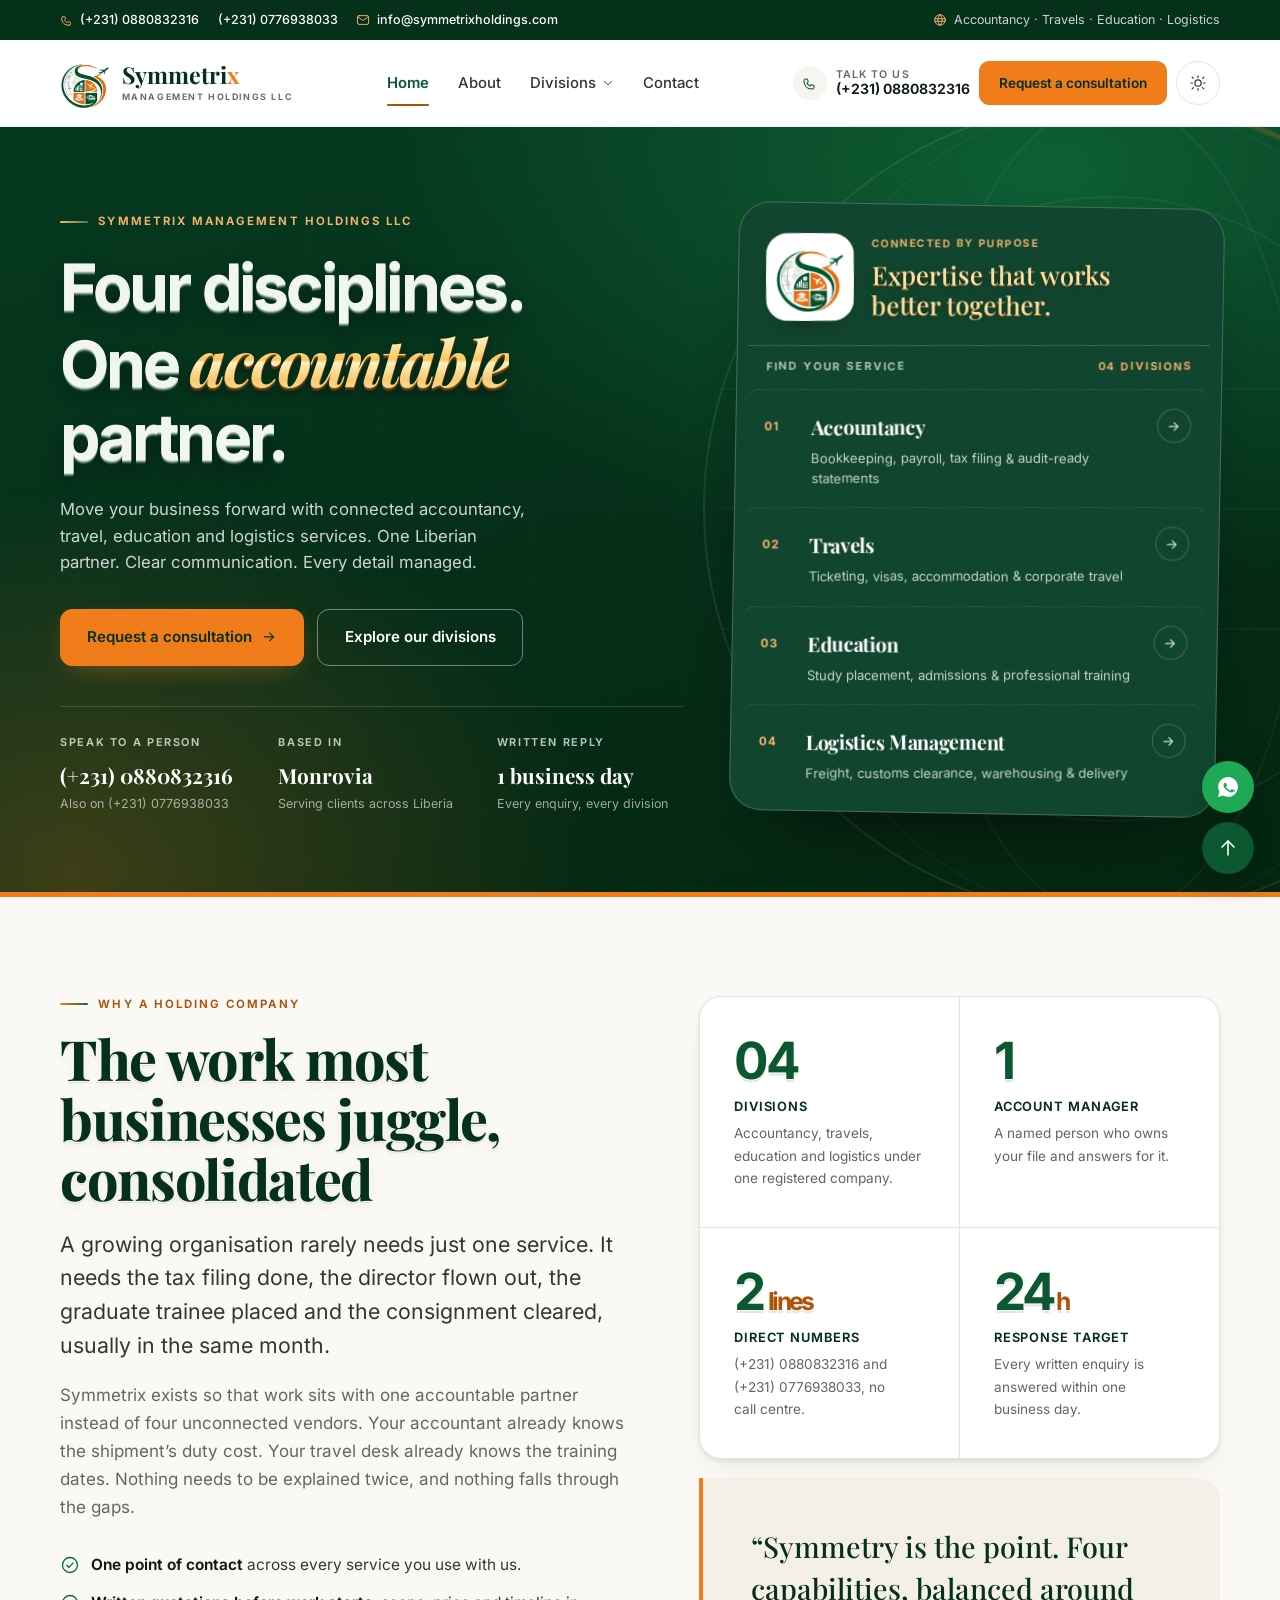
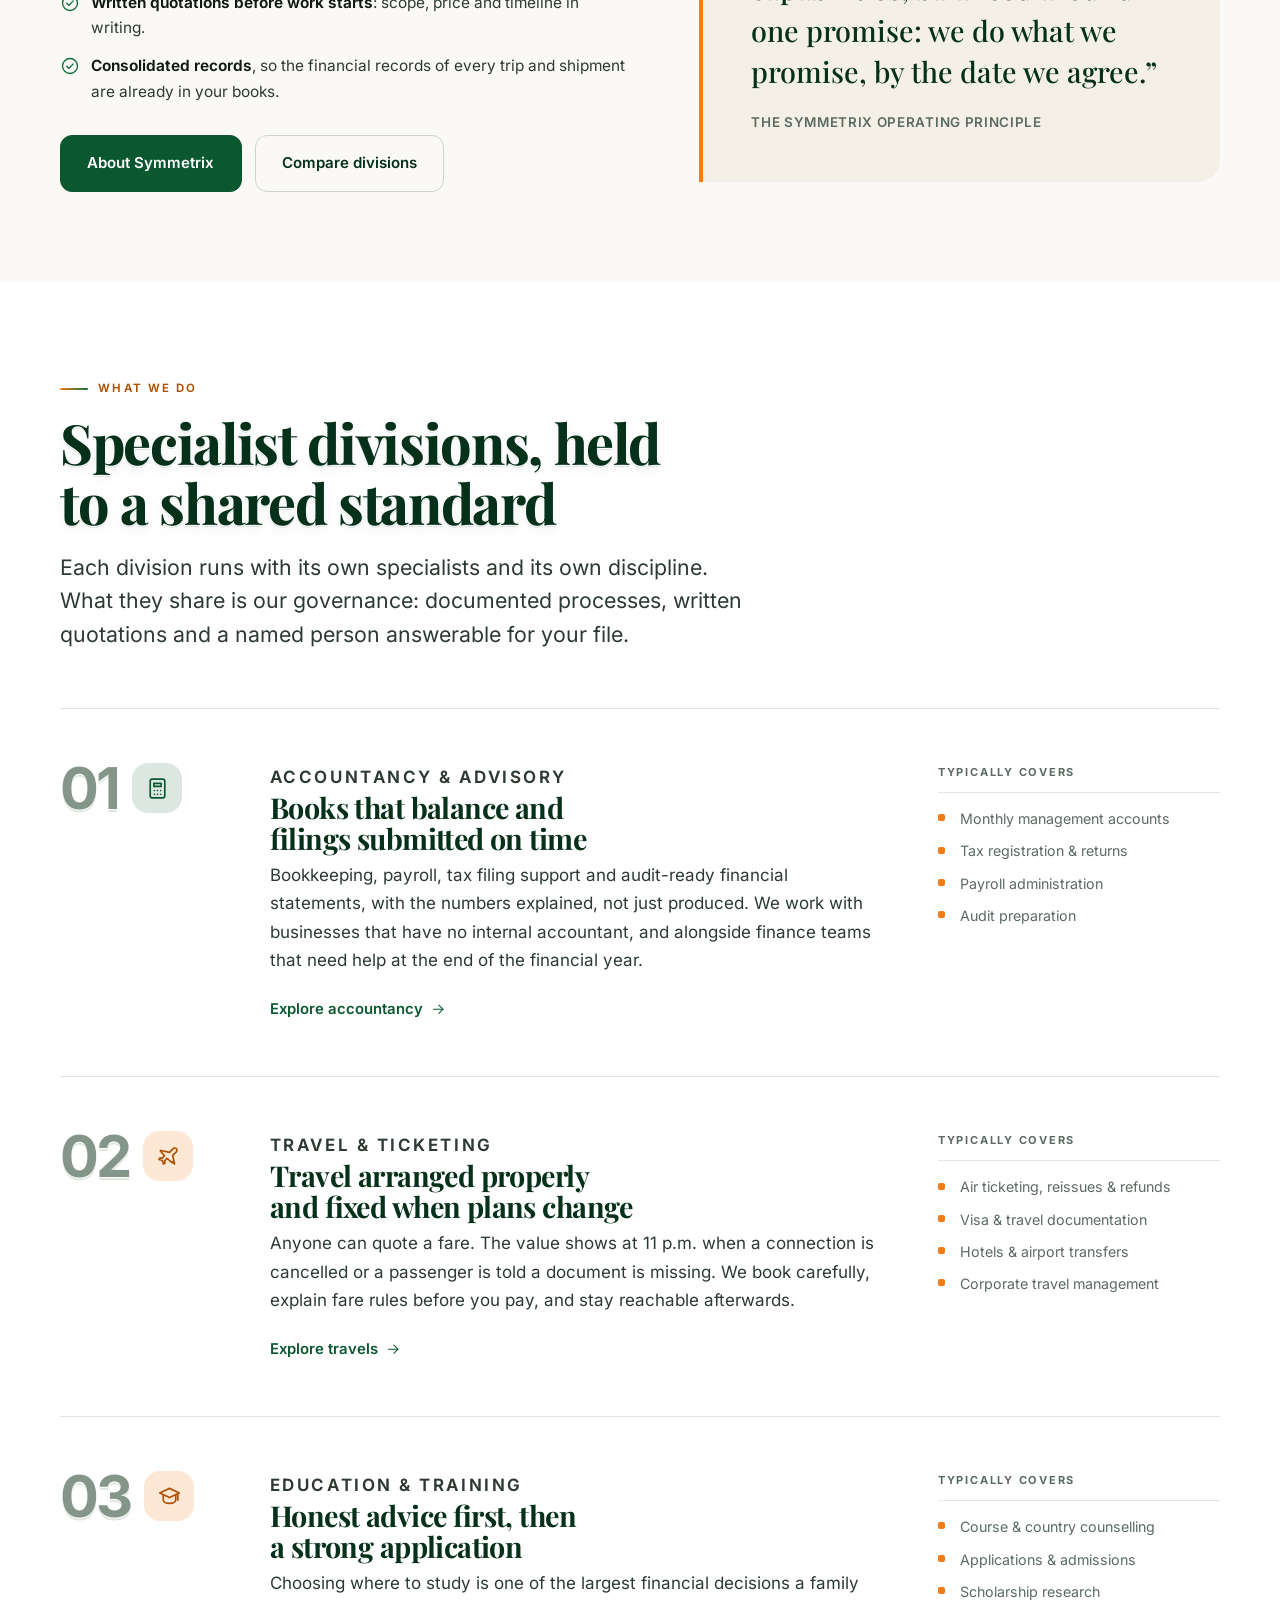
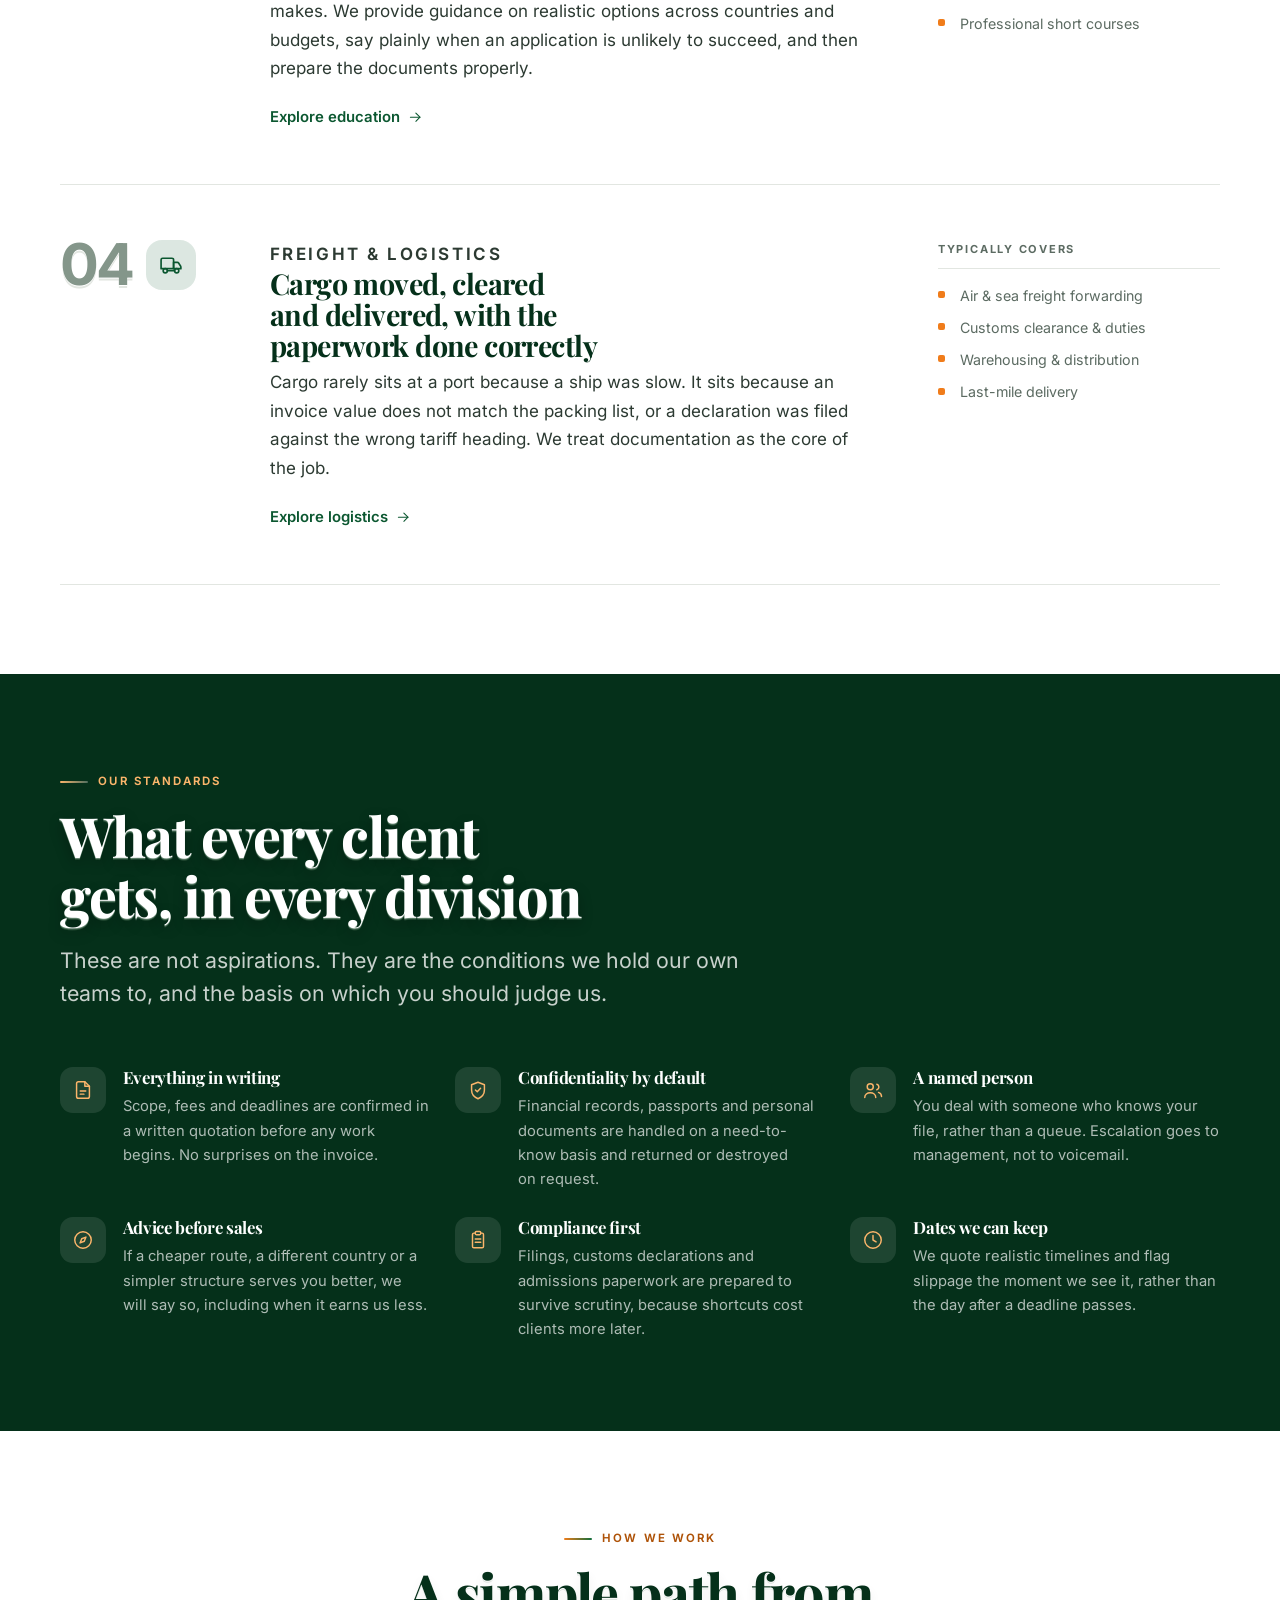
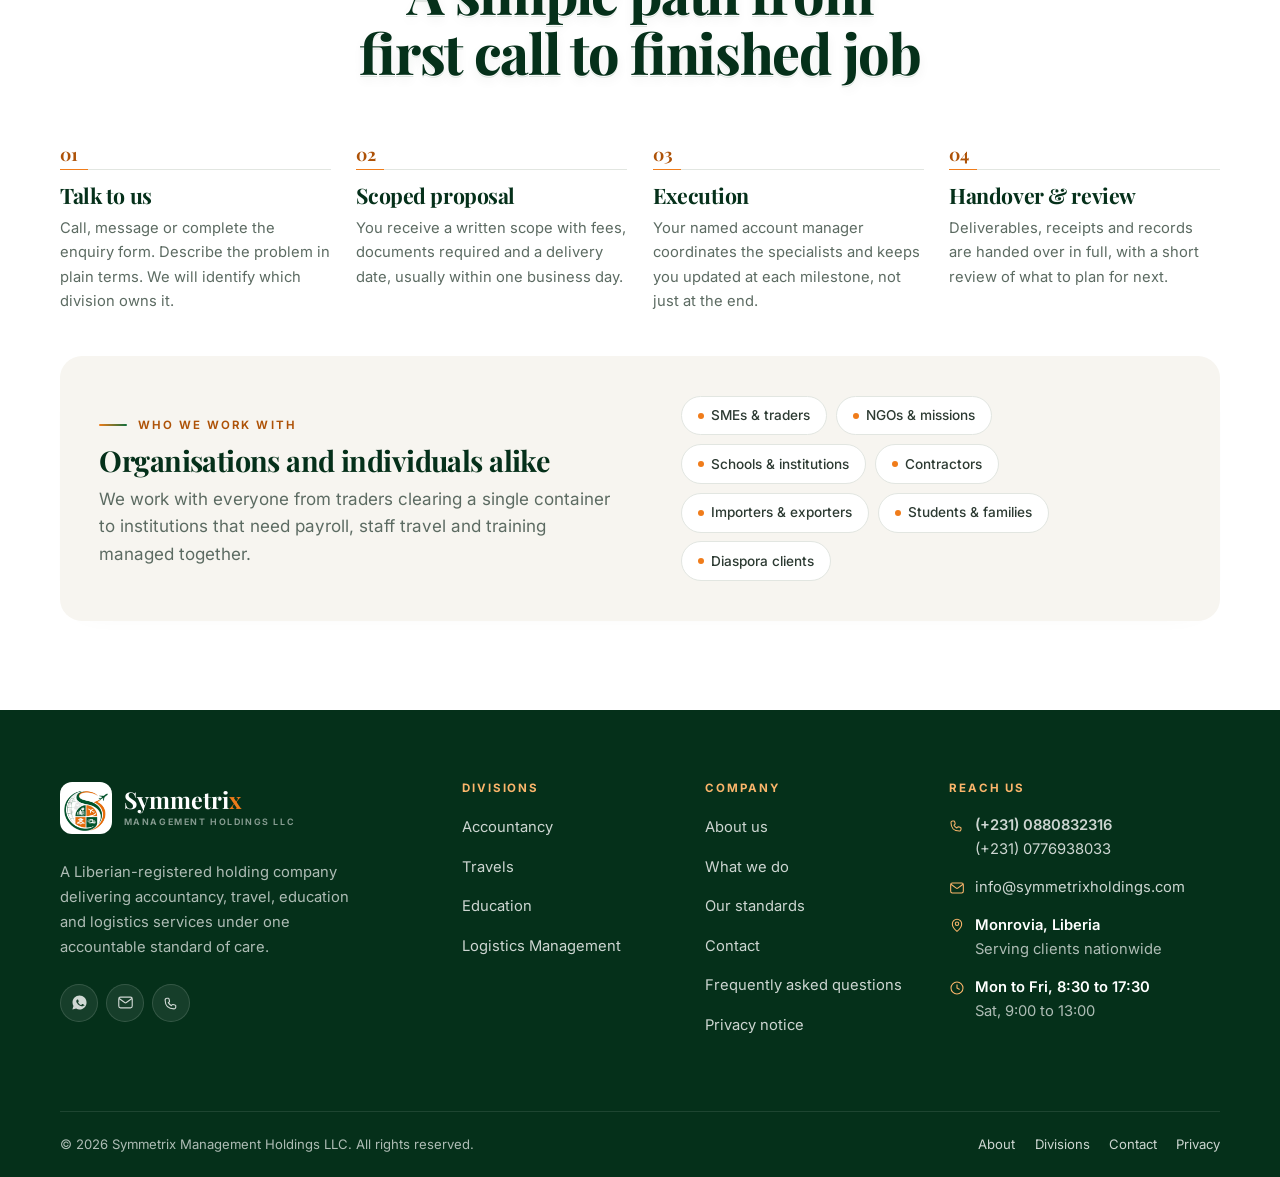
==== commit 5b7e50c2: "Replace prose dash separators with natural punctuation" ====
--- a/index.html
+++ b/index.html
@@ -81,7 +81,7 @@
 <header class="site-header">
   <div class="wrap">
     <nav class="nav" aria-label="Primary">
-      <a class="brand" href="index.html" aria-label="Symmetrix Management Holdings LLC — home"><img class="brand-mark" src="assets/img/symmetrix-mark.png" alt="" width="176" height="176" loading="eager" decoding="async"><span class="brand-text"><span class="brand-name">Symmetri<b>x</b></span><span class="brand-sub">Management Holdings LLC</span></span></a>
+      <a class="brand" href="index.html" aria-label="Symmetrix Management Holdings LLC home"><img class="brand-mark" src="assets/img/symmetrix-mark.png" alt="" width="176" height="176" loading="eager" decoding="async"><span class="brand-text"><span class="brand-name">Symmetri<b>x</b></span><span class="brand-sub">Management Holdings LLC</span></span></a>
       <ul class="nav-main" role="list"><li><a class="nav-link is-active" href="index.html">Home</a></li><li><a class="nav-link" href="about.html">About</a></li><li class="has-dropdown"><a class="nav-link" href="divisions.html" aria-expanded="false">Divisions <svg class="caret" width="24" height="24" viewBox="0 0 24 24" fill="none" stroke="currentColor" stroke-width="1.6" stroke-linecap="round" stroke-linejoin="round" aria-hidden="true" focusable="false"><path d="m6 9 6 6 6-6"/></svg></a><ul class="dropdown" role="list"><li><a class="dropdown-item" href="accountancy.html"><span class="ico ico--green"><svg width="24" height="24" viewBox="0 0 24 24" fill="none" stroke="currentColor" stroke-width="1.6" stroke-linecap="round" stroke-linejoin="round" aria-hidden="true" focusable="false"><path d="M7 3h10a2 2 0 0 1 2 2v14a2 2 0 0 1-2 2H7a2 2 0 0 1-2-2V5a2 2 0 0 1 2-2Z"/><path d="M8.5 7h7v3h-7z"/><path d="M9 14h.01M12 14h.01M15 14h.01M9 17.5h.01M12 17.5h.01M15 17.5h.01"/></svg></span><span><strong>Accountancy</strong><span>Audit-ready books, tax filings and financial reporting that stand up to scrutiny.</span></span></a></li><li><a class="dropdown-item" href="travels.html"><span class="ico ico--orange"><svg width="24" height="24" viewBox="0 0 24 24" fill="none" stroke="currentColor" stroke-width="1.6" stroke-linecap="round" stroke-linejoin="round" aria-hidden="true" focusable="false"><path d="M17.8 19.2 16 11l3.5-3.5a2.1 2.1 0 1 0-3-3L13 8 4.8 6.2a.5.5 0 0 0-.5.8l3.9 4.3-2.2 2.2H3.5l-.7 1.4 3.4.9.9 3.4 1.4-.7v-2.5l2.2-2.2 4.3 3.9a.5.5 0 0 0 .8-.5Z"/></svg></span><span><strong>Travels</strong><span>Ticketing, visa documentation and corporate travel managed end to end.</span></span></a></li><li><a class="dropdown-item" href="education.html"><span class="ico ico--orange"><svg width="24" height="24" viewBox="0 0 24 24" fill="none" stroke="currentColor" stroke-width="1.6" stroke-linecap="round" stroke-linejoin="round" aria-hidden="true" focusable="false"><path d="M21.4 8.6 12 4.2 2.6 8.6 12 13l9.4-4.4Z"/><path d="M6 10.5v4.9c0 1.8 2.7 3.2 6 3.2s6-1.4 6-3.2v-4.9"/><path d="M20 10v5.5"/></svg></span><span><strong>Education</strong><span>Study placement, admissions support and professional training pathways.</span></span></a></li><li><a class="dropdown-item" href="logistics.html"><span class="ico ico--green"><svg width="24" height="24" viewBox="0 0 24 24" fill="none" stroke="currentColor" stroke-width="1.6" stroke-linecap="round" stroke-linejoin="round" aria-hidden="true" focusable="false"><path d="M2 7.5A1.5 1.5 0 0 1 3.5 6h9A1.5 1.5 0 0 1 14 7.5V16H2V7.5Z"/><path d="M14 10h3.6c.5 0 1 .2 1.2.6l2 3c.1.3.2.6.2.9V16h-7v-6Z"/><circle cx="6" cy="18" r="2"/><circle cx="17" cy="18" r="2"/><path d="M8 18h7"/></svg></span><span><strong>Logistics Management</strong><span>Freight forwarding, customs clearance and last-mile delivery you can track.</span></span></a></li></ul></li><li><a class="nav-link" href="contact.html">Contact</a></li></ul>
       <div class="nav-actions">
         <a class="nav-phone" href="tel:+231880832316">
@@ -102,7 +102,7 @@
   <div class="drawer-scrim"></div>
   <div class="drawer-panel" role="dialog" aria-modal="true" aria-label="Site menu">
     <div class="drawer-top">
-      <a class="brand" href="index.html" aria-label="Symmetrix Management Holdings LLC — home"><img class="brand-mark" src="assets/img/symmetrix-mark.png" alt="" width="176" height="176" loading="eager" decoding="async"><span class="brand-text"><span class="brand-name">Symmetri<b>x</b></span><span class="brand-sub">Management Holdings LLC</span></span></a>
+      <a class="brand" href="index.html" aria-label="Symmetrix Management Holdings LLC home"><img class="brand-mark" src="assets/img/symmetrix-mark.png" alt="" width="176" height="176" loading="eager" decoding="async"><span class="brand-text"><span class="brand-name">Symmetri<b>x</b></span><span class="brand-sub">Management Holdings LLC</span></span></a>
       <button class="drawer-close" type="button" aria-label="Close menu"><svg width="24" height="24" viewBox="0 0 24 24" fill="none" stroke="currentColor" stroke-width="1.6" stroke-linecap="round" stroke-linejoin="round" aria-hidden="true" focusable="false"><path d="M6 6l12 12M18 6 6 18"/></svg></button>
     </div>
     <nav class="drawer-nav" aria-label="Mobile">
@@ -199,11 +199,11 @@
     <div class="reveal">
       <p class="eyebrow">Why a holding company</p>
       <h2>The work most businesses juggle, consolidated</h2>
-      <p class="lede mt-2">A growing organisation rarely needs just one service. It needs the tax filing done, the director flown out, the graduate trainee placed and the consignment cleared &mdash; usually in the same month.</p>
+      <p class="lede mt-2">A growing organisation rarely needs just one service. It needs the tax filing done, the director flown out, the graduate trainee placed and the consignment cleared, usually in the same month.</p>
       <p class="mt-2 muted">Symmetrix exists so that work sits with one accountable partner instead of four unconnected vendors. Your accountant already knows the shipment&rsquo;s duty cost. Your travel desk already knows the training dates. Nothing needs to be explained twice, and nothing falls through the gaps.</p>
       <ul class="checklist mt-3" role="list">
         <li><svg width="24" height="24" viewBox="0 0 24 24" fill="none" stroke="currentColor" stroke-width="1.6" stroke-linecap="round" stroke-linejoin="round" aria-hidden="true" focusable="false"><circle cx="12" cy="12" r="9"/><path d="m8.2 12.3 2.6 2.6 5-5.4"/></svg><span><strong>One point of contact</strong> across every service you use with us.</span></li>
-        <li><svg width="24" height="24" viewBox="0 0 24 24" fill="none" stroke="currentColor" stroke-width="1.6" stroke-linecap="round" stroke-linejoin="round" aria-hidden="true" focusable="false"><circle cx="12" cy="12" r="9"/><path d="m8.2 12.3 2.6 2.6 5-5.4"/></svg><span><strong>Written quotations before work starts</strong> &mdash; scope, price and timeline in writing.</span></li>
+        <li><svg width="24" height="24" viewBox="0 0 24 24" fill="none" stroke="currentColor" stroke-width="1.6" stroke-linecap="round" stroke-linejoin="round" aria-hidden="true" focusable="false"><circle cx="12" cy="12" r="9"/><path d="m8.2 12.3 2.6 2.6 5-5.4"/></svg><span><strong>Written quotations before work starts</strong>: scope, price and timeline in writing.</span></li>
         <li><svg width="24" height="24" viewBox="0 0 24 24" fill="none" stroke="currentColor" stroke-width="1.6" stroke-linecap="round" stroke-linejoin="round" aria-hidden="true" focusable="false"><circle cx="12" cy="12" r="9"/><path d="m8.2 12.3 2.6 2.6 5-5.4"/></svg><span><strong>Consolidated records</strong>, so the financial records of every trip and shipment are already in your books.</span></li>
       </ul>
       <div class="btn-row mt-3">
@@ -226,7 +226,7 @@
         <div class="stat">
           <p class="val"><span data-count="2">2</span><sup>&nbsp;lines</sup></p>
           <p class="key">Direct numbers</p>
-          <p class="note">(+231) 0880832316 and (+231) 0776938033 &mdash; no call centre.</p>
+          <p class="note">(+231) 0880832316 and (+231) 0776938033, no call centre.</p>
         </div>
         <div class="stat">
           <p class="val"><span data-count="24">24</span><sup>h</sup></p>
@@ -258,7 +258,7 @@
       <div class="dvrow-body">
         <p class="dvrow-kicker">Accountancy &amp; advisory</p>
         <h3>Books that balance and filings submitted on time</h3>
-        <p>Bookkeeping, payroll, tax filing support and audit-ready financial statements &mdash; with the numbers explained, not just produced. We work with businesses that have no internal accountant, and alongside finance teams that need help at the end of the financial year.</p>
+        <p>Bookkeeping, payroll, tax filing support and audit-ready financial statements, with the numbers explained, not just produced. We work with businesses that have no internal accountant, and alongside finance teams that need help at the end of the financial year.</p>
         <div class="btn-row">
           <a class="link-arrow" href="accountancy.html">Explore accountancy <svg width="24" height="24" viewBox="0 0 24 24" fill="none" stroke="currentColor" stroke-width="1.6" stroke-linecap="round" stroke-linejoin="round" aria-hidden="true" focusable="false"><path d="M5 12h14"/><path d="m13 6 6 6-6 6"/></svg></a>
         </div>
@@ -281,7 +281,7 @@
       </div>
       <div class="dvrow-body">
         <p class="dvrow-kicker">Travel &amp; ticketing</p>
-        <h3>Travel arranged properly &mdash; and fixed when plans change</h3>
+        <h3>Travel arranged properly and fixed when plans change</h3>
         <p>Anyone can quote a fare. The value shows at 11 p.m. when a connection is cancelled or a passenger is told a document is missing. We book carefully, explain fare rules before you pay, and stay reachable afterwards.</p>
         <div class="btn-row">
           <a class="link-arrow" href="travels.html">Explore travels <svg width="24" height="24" viewBox="0 0 24 24" fill="none" stroke="currentColor" stroke-width="1.6" stroke-linecap="round" stroke-linejoin="round" aria-hidden="true" focusable="false"><path d="M5 12h14"/><path d="m13 6 6 6-6 6"/></svg></a>
@@ -329,7 +329,7 @@
       </div>
       <div class="dvrow-body">
         <p class="dvrow-kicker">Freight &amp; logistics</p>
-        <h3>Cargo moved, cleared and delivered &mdash; with the paperwork done correctly</h3>
+        <h3>Cargo moved, cleared and delivered, with the paperwork done correctly</h3>
         <p>Cargo rarely sits at a port because a ship was slow. It sits because an invoice value does not match the packing list, or a declaration was filed against the wrong tariff heading. We treat documentation as the core of the job.</p>
         <div class="btn-row">
           <a class="link-arrow" href="logistics.html">Explore logistics <svg width="24" height="24" viewBox="0 0 24 24" fill="none" stroke="currentColor" stroke-width="1.6" stroke-linecap="round" stroke-linejoin="round" aria-hidden="true" focusable="false"><path d="M5 12h14"/><path d="m13 6 6 6-6 6"/></svg></a>
@@ -366,11 +366,11 @@
       </div>
       <div class="feature reveal" data-delay="2">
         <span class="ico"><svg width="24" height="24" viewBox="0 0 24 24" fill="none" stroke="currentColor" stroke-width="1.6" stroke-linecap="round" stroke-linejoin="round" aria-hidden="true" focusable="false"><circle cx="9" cy="8.5" r="3.3"/><path d="M3 20.2c0-3.3 2.7-5.3 6-5.3s6 2 6 5.3"/><path d="M16.2 5.7a3.2 3.2 0 0 1 0 6.1"/><path d="M18 14.6c2 .7 3.3 2.4 3.3 4.6"/></svg></span>
-        <div><h4>A named person</h4><p>You deal with someone who knows your file &mdash; not a queue. Escalation goes to management, not to voicemail.</p></div>
+        <div><h4>A named person</h4><p>You deal with someone who knows your file, rather than a queue. Escalation goes to management, not to voicemail.</p></div>
       </div>
       <div class="feature reveal" data-delay="3">
         <span class="ico"><svg width="24" height="24" viewBox="0 0 24 24" fill="none" stroke="currentColor" stroke-width="1.6" stroke-linecap="round" stroke-linejoin="round" aria-hidden="true" focusable="false"><circle cx="12" cy="12" r="9"/><path d="m15.2 8.8-1.8 4.6-4.6 1.8 1.8-4.6 4.6-1.8Z"/></svg></span>
-        <div><h4>Advice before sales</h4><p>If a cheaper route, a different country or a simpler structure serves you better, we will say so &mdash; including when it earns us less.</p></div>
+        <div><h4>Advice before sales</h4><p>If a cheaper route, a different country or a simpler structure serves you better, we will say so, including when it earns us less.</p></div>
       </div>
       <div class="feature reveal">
         <span class="ico"><svg width="24" height="24" viewBox="0 0 24 24" fill="none" stroke="currentColor" stroke-width="1.6" stroke-linecap="round" stroke-linejoin="round" aria-hidden="true" focusable="false"><path d="M9 4.5H7.5A1.5 1.5 0 0 0 6 6v13a1.5 1.5 0 0 0 1.5 1.5h9A1.5 1.5 0 0 0 18 19V6a1.5 1.5 0 0 0-1.5-1.5H15"/><rect x="9" y="2.8" width="6" height="3.4" rx="1.2"/><path d="M9 11h6M9 14.5h6"/></svg></span>
@@ -393,7 +393,7 @@
     <div class="steps reveal">
       <div class="step">
         <h4>Talk to us</h4>
-        <p>Call, message or complete the enquiry form. Describe the problem in plain terms &mdash; we will identify which division owns it.</p>
+        <p>Call, message or complete the enquiry form. Describe the problem in plain terms. We will identify which division owns it.</p>
       </div>
       <div class="step">
         <h4>Scoped proposal</h4>
@@ -434,7 +434,7 @@
   <div class="wrap">
     <div class="footer-main">
       <div class="footer-brand">
-        <a class="brand" href="index.html" aria-label="Symmetrix Management Holdings LLC — home"><img class="brand-mark" src="assets/img/symmetrix-mark.png" alt="" width="176" height="176" loading="eager" decoding="async"><span class="brand-text"><span class="brand-name">Symmetri<b>x</b></span><span class="brand-sub">Management Holdings LLC</span></span></a>
+        <a class="brand" href="index.html" aria-label="Symmetrix Management Holdings LLC home"><img class="brand-mark" src="assets/img/symmetrix-mark.png" alt="" width="176" height="176" loading="eager" decoding="async"><span class="brand-text"><span class="brand-name">Symmetri<b>x</b></span><span class="brand-sub">Management Holdings LLC</span></span></a>
         <p>A Liberian-registered holding company delivering accountancy, travel, education and logistics services under one accountable standard of care.</p>
         <div class="socials">
           <a href="https://wa.me/231880832316" aria-label="Chat with us on WhatsApp" rel="noopener" target="_blank"><svg width="24" height="24" viewBox="0 0 24 24" fill="none" stroke="currentColor" stroke-width="1.6" stroke-linecap="round" stroke-linejoin="round" aria-hidden="true" focusable="false"><path fill="currentColor" stroke="none" d="M12.04 2C6.58 2 2.13 6.45 2.13 11.91c0 1.75.46 3.46 1.32 4.96L2 22l5.25-1.38a9.9 9.9 0 0 0 4.79 1.22h.01c5.46 0 9.91-4.45 9.91-9.91C21.96 6.45 17.5 2 12.04 2Zm5.8 14.06c-.24.68-1.42 1.3-1.96 1.35-.5.05-1.13.08-3.24-.79-2.5-1.03-4.06-3.66-4.18-3.83-.12-.17-.99-1.35-.99-2.57 0-1.22.64-1.82.87-2.07.23-.25.5-.31.67-.31.17 0 .34 0 .49.01.16.01.37-.06.58.44.21.5.72 1.77.78 1.9.06.13.1.28.01.45-.09.17-.14.28-.28.43-.14.15-.29.34-.42.45-.14.13-.29.27-.12.53.17.26.75 1.24 1.62 2.01 1.11.99 2.05 1.3 2.34 1.44.29.14.46.12.63-.07.17-.19.73-.85.93-1.14.2-.29.39-.24.66-.14.27.1 1.7.8 1.99.95.29.14.48.22.55.34.07.12.07.71-.17 1.39Z"/></svg></a>
@@ -463,7 +463,7 @@
           <li><svg width="24" height="24" viewBox="0 0 24 24" fill="none" stroke="currentColor" stroke-width="1.6" stroke-linecap="round" stroke-linejoin="round" aria-hidden="true" focusable="false"><path d="M15.5 21C7.5 21 3 16.5 3 8.5a2.5 2.5 0 0 1 2.5-2.5h1.8c.6 0 1.1.4 1.2 1l.7 3c.1.5-.1 1-.5 1.3l-1.2.9a11 11 0 0 0 4.3 4.3l.9-1.2c.3-.4.8-.6 1.3-.5l3 .7c.6.1 1 .6 1 1.2v1.8A2.5 2.5 0 0 1 15.5 21Z"/></svg><span><strong><a href="tel:+231880832316">(+231) 0880832316</a></strong><a href="tel:+231776938033">(+231) 0776938033</a></span></li>
           <li><svg width="24" height="24" viewBox="0 0 24 24" fill="none" stroke="currentColor" stroke-width="1.6" stroke-linecap="round" stroke-linejoin="round" aria-hidden="true" focusable="false"><rect x="2.5" y="4.5" width="19" height="15" rx="2.5"/><path d="m3.5 6.8 7.3 5.3c.7.5 1.7.5 2.4 0l7.3-5.3"/></svg><span><a href="mailto:info@symmetrixholdings.com">info@symmetrixholdings.com</a></span></li>
           <li><svg width="24" height="24" viewBox="0 0 24 24" fill="none" stroke="currentColor" stroke-width="1.6" stroke-linecap="round" stroke-linejoin="round" aria-hidden="true" focusable="false"><path d="M12 21.5s7-5.6 7-11a7 7 0 1 0-14 0c0 5.4 7 11 7 11Z"/><circle cx="12" cy="10" r="2.6"/></svg><span><strong>Monrovia, Liberia</strong>Serving clients nationwide</span></li>
-          <li><svg width="24" height="24" viewBox="0 0 24 24" fill="none" stroke="currentColor" stroke-width="1.6" stroke-linecap="round" stroke-linejoin="round" aria-hidden="true" focusable="false"><circle cx="12" cy="12" r="9"/><path d="M12 7.2V12l3.4 2"/></svg><span><strong>Mon &ndash; Fri, 8:30 &ndash; 17:30</strong>Sat, 9:00 &ndash; 13:00</span></li>
+          <li><svg width="24" height="24" viewBox="0 0 24 24" fill="none" stroke="currentColor" stroke-width="1.6" stroke-linecap="round" stroke-linejoin="round" aria-hidden="true" focusable="false"><circle cx="12" cy="12" r="9"/><path d="M12 7.2V12l3.4 2"/></svg><span><strong>Mon to Fri, 8:30 to 17:30</strong>Sat, 9:00 to 13:00</span></li>
         </ul>
       </div>
     </div>
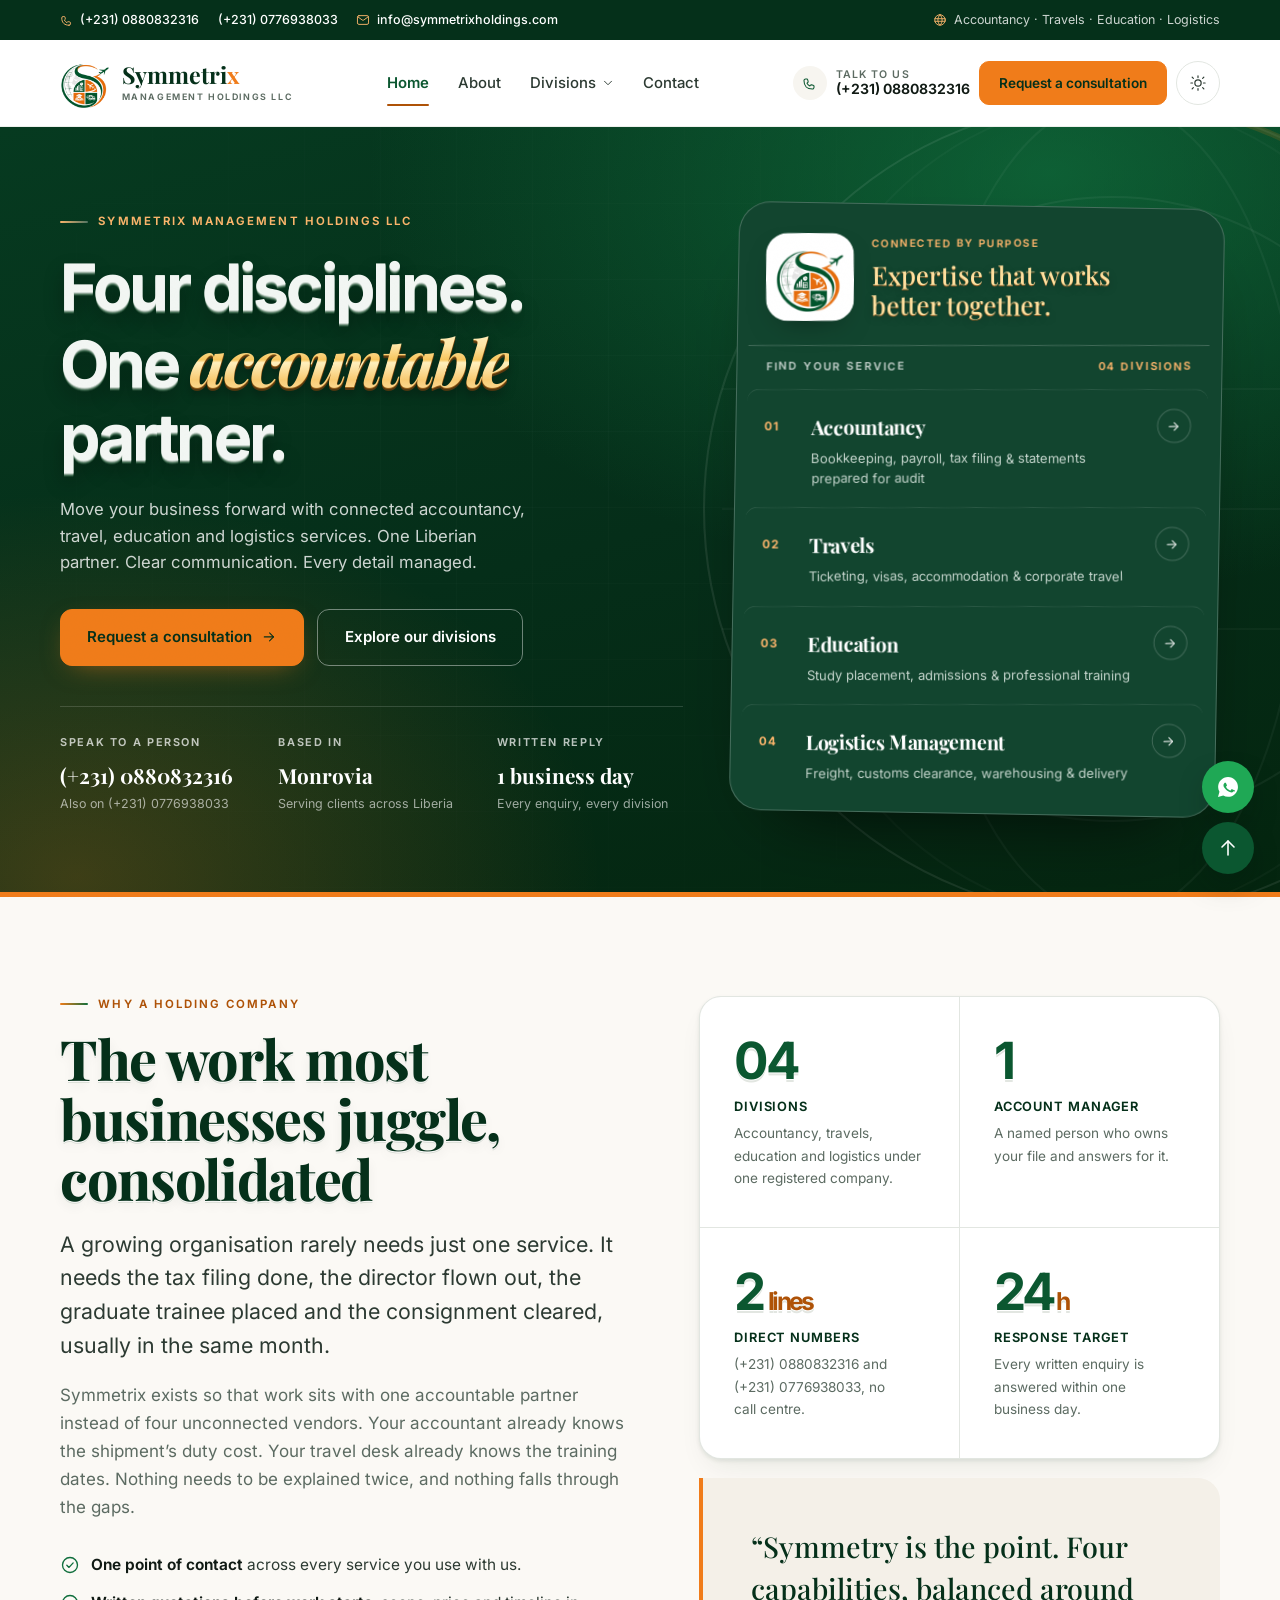
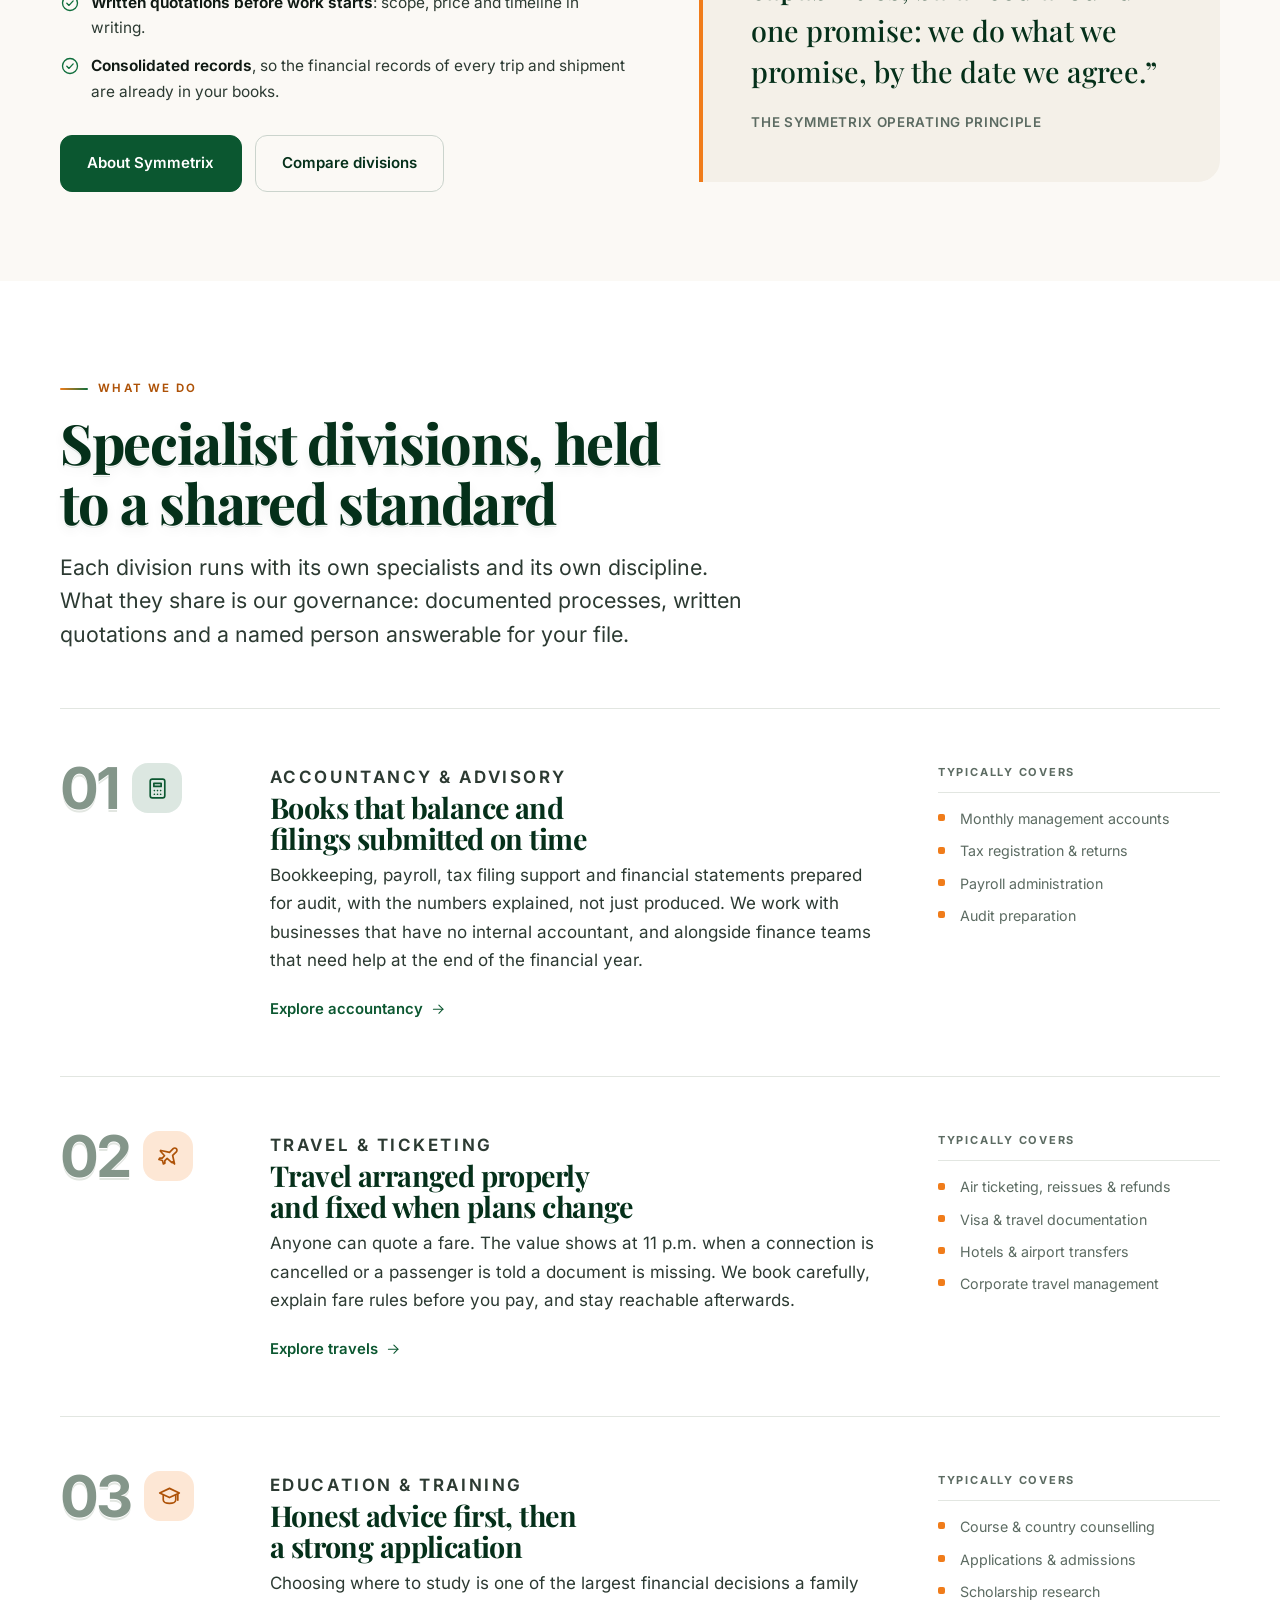
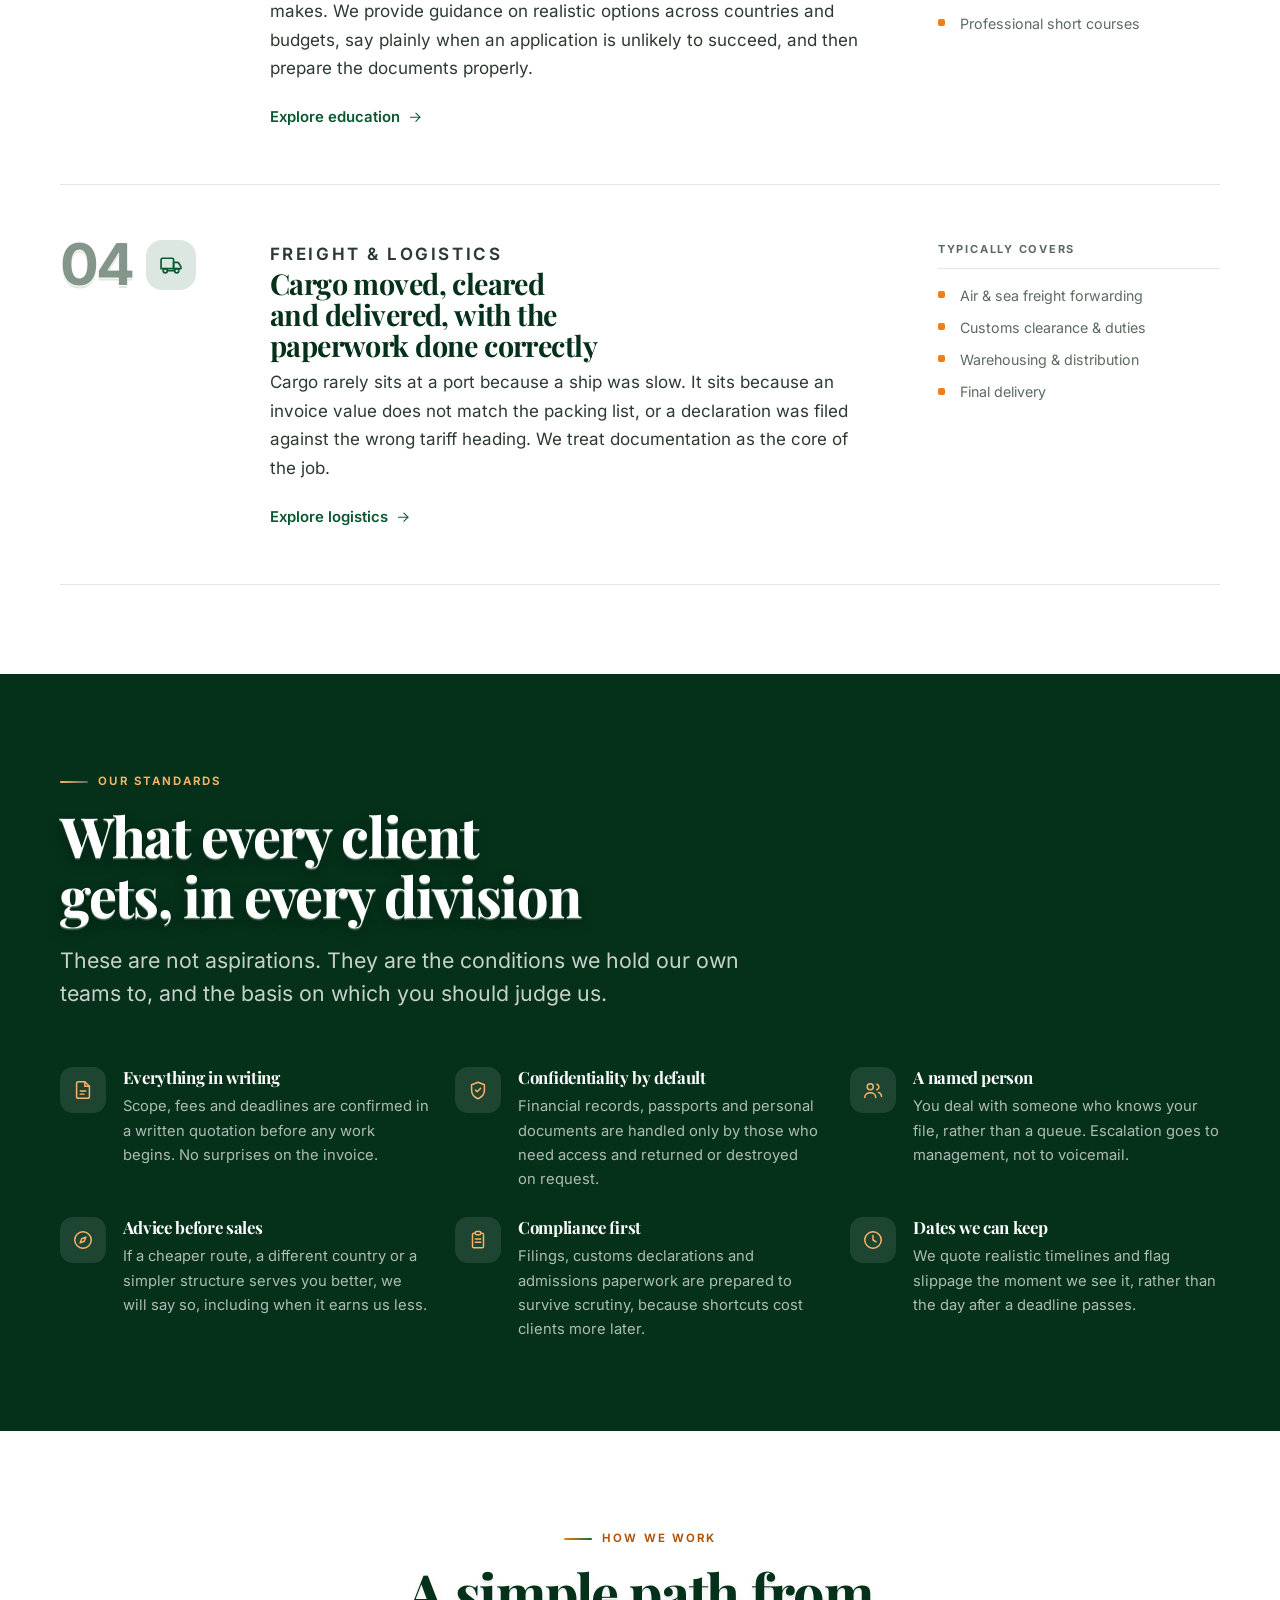
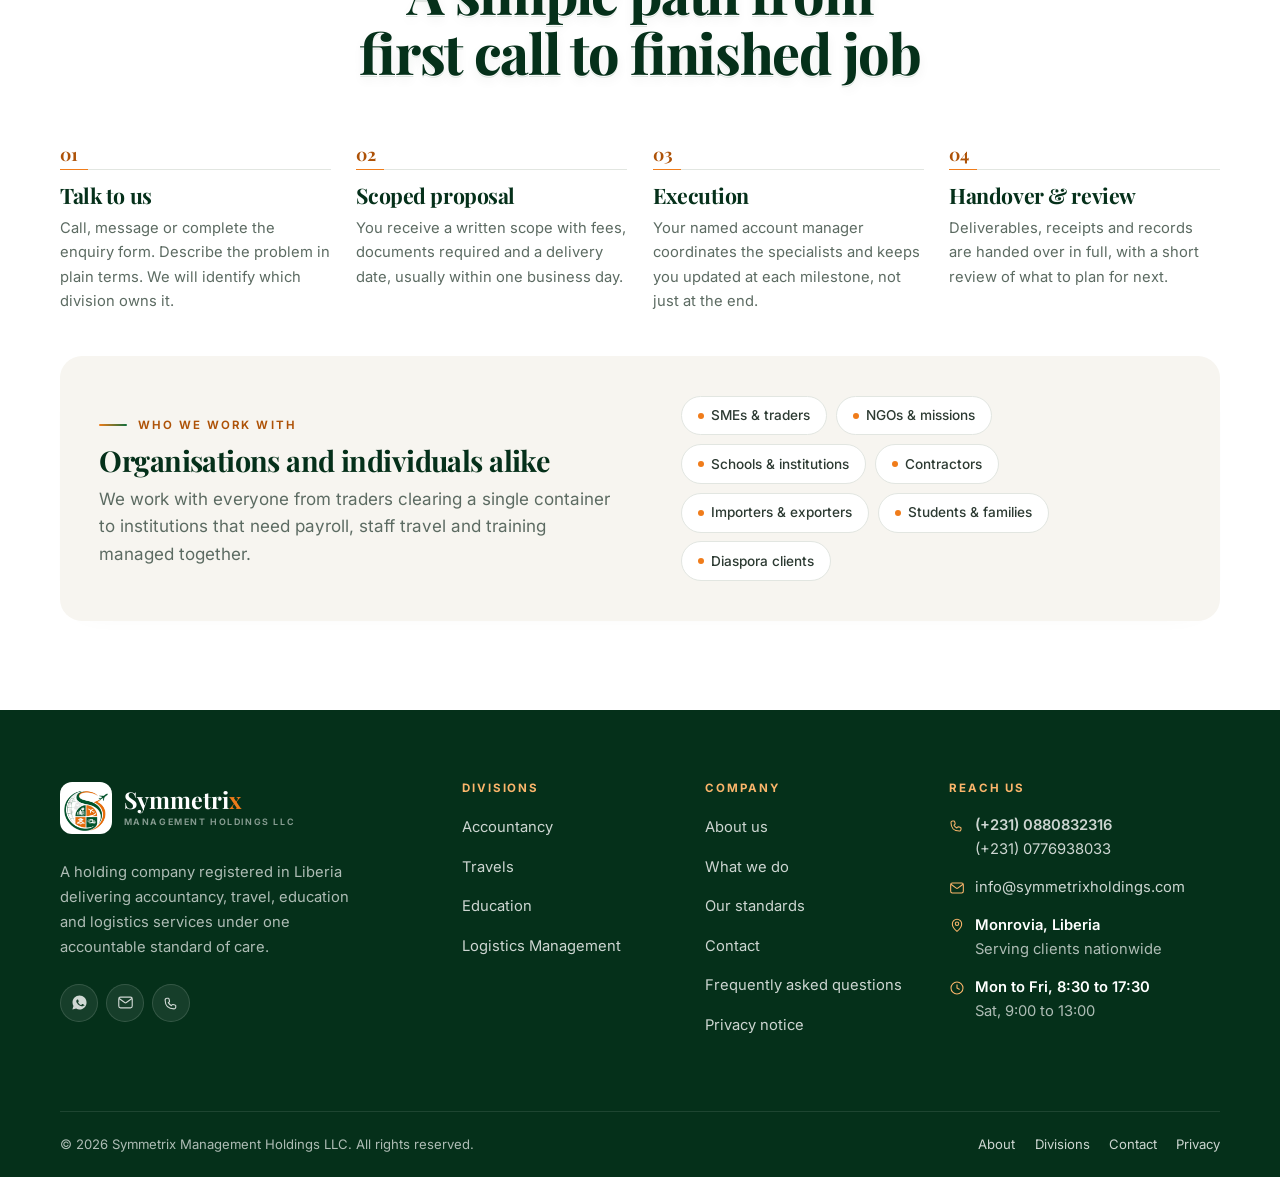
==== commit 1f490150: "Remove remaining hyphens from visible website wording" ====
--- a/index.html
+++ b/index.html
@@ -58,10 +58,10 @@
     { "@type": "OpeningHoursSpecification", "dayOfWeek": "Saturday", "opens": "09:00", "closes": "13:00" }
   ],
   "makesOffer": [
-    { "@type": "Offer", "itemOffered": { "@type": "Service", "name": "Accountancy", "description": "Bookkeeping, payroll, tax filing support and audit-ready financial statements." } },
+    { "@type": "Offer", "itemOffered": { "@type": "Service", "name": "Accountancy", "description": "Bookkeeping, payroll, tax filing support and financial statements prepared for audit." } },
     { "@type": "Offer", "itemOffered": { "@type": "Service", "name": "Travels", "description": "Air ticketing, visa documentation, accommodation and corporate travel management." } },
     { "@type": "Offer", "itemOffered": { "@type": "Service", "name": "Education", "description": "Study placement, admissions support, scholarship research and professional training." } },
-    { "@type": "Offer", "itemOffered": { "@type": "Service", "name": "Logistics Management", "description": "Freight forwarding, customs clearance, warehousing and last-mile delivery." } }
+    { "@type": "Offer", "itemOffered": { "@type": "Service", "name": "Logistics Management", "description": "Freight forwarding, customs clearance, warehousing and final delivery." } }
   ]
 }
 </script>
@@ -82,7 +82,7 @@
   <div class="wrap">
     <nav class="nav" aria-label="Primary">
       <a class="brand" href="index.html" aria-label="Symmetrix Management Holdings LLC home"><img class="brand-mark" src="assets/img/symmetrix-mark.png" alt="" width="176" height="176" loading="eager" decoding="async"><span class="brand-text"><span class="brand-name">Symmetri<b>x</b></span><span class="brand-sub">Management Holdings LLC</span></span></a>
-      <ul class="nav-main" role="list"><li><a class="nav-link is-active" href="index.html">Home</a></li><li><a class="nav-link" href="about.html">About</a></li><li class="has-dropdown"><a class="nav-link" href="divisions.html" aria-expanded="false">Divisions <svg class="caret" width="24" height="24" viewBox="0 0 24 24" fill="none" stroke="currentColor" stroke-width="1.6" stroke-linecap="round" stroke-linejoin="round" aria-hidden="true" focusable="false"><path d="m6 9 6 6 6-6"/></svg></a><ul class="dropdown" role="list"><li><a class="dropdown-item" href="accountancy.html"><span class="ico ico--green"><svg width="24" height="24" viewBox="0 0 24 24" fill="none" stroke="currentColor" stroke-width="1.6" stroke-linecap="round" stroke-linejoin="round" aria-hidden="true" focusable="false"><path d="M7 3h10a2 2 0 0 1 2 2v14a2 2 0 0 1-2 2H7a2 2 0 0 1-2-2V5a2 2 0 0 1 2-2Z"/><path d="M8.5 7h7v3h-7z"/><path d="M9 14h.01M12 14h.01M15 14h.01M9 17.5h.01M12 17.5h.01M15 17.5h.01"/></svg></span><span><strong>Accountancy</strong><span>Audit-ready books, tax filings and financial reporting that stand up to scrutiny.</span></span></a></li><li><a class="dropdown-item" href="travels.html"><span class="ico ico--orange"><svg width="24" height="24" viewBox="0 0 24 24" fill="none" stroke="currentColor" stroke-width="1.6" stroke-linecap="round" stroke-linejoin="round" aria-hidden="true" focusable="false"><path d="M17.8 19.2 16 11l3.5-3.5a2.1 2.1 0 1 0-3-3L13 8 4.8 6.2a.5.5 0 0 0-.5.8l3.9 4.3-2.2 2.2H3.5l-.7 1.4 3.4.9.9 3.4 1.4-.7v-2.5l2.2-2.2 4.3 3.9a.5.5 0 0 0 .8-.5Z"/></svg></span><span><strong>Travels</strong><span>Ticketing, visa documentation and corporate travel managed end to end.</span></span></a></li><li><a class="dropdown-item" href="education.html"><span class="ico ico--orange"><svg width="24" height="24" viewBox="0 0 24 24" fill="none" stroke="currentColor" stroke-width="1.6" stroke-linecap="round" stroke-linejoin="round" aria-hidden="true" focusable="false"><path d="M21.4 8.6 12 4.2 2.6 8.6 12 13l9.4-4.4Z"/><path d="M6 10.5v4.9c0 1.8 2.7 3.2 6 3.2s6-1.4 6-3.2v-4.9"/><path d="M20 10v5.5"/></svg></span><span><strong>Education</strong><span>Study placement, admissions support and professional training pathways.</span></span></a></li><li><a class="dropdown-item" href="logistics.html"><span class="ico ico--green"><svg width="24" height="24" viewBox="0 0 24 24" fill="none" stroke="currentColor" stroke-width="1.6" stroke-linecap="round" stroke-linejoin="round" aria-hidden="true" focusable="false"><path d="M2 7.5A1.5 1.5 0 0 1 3.5 6h9A1.5 1.5 0 0 1 14 7.5V16H2V7.5Z"/><path d="M14 10h3.6c.5 0 1 .2 1.2.6l2 3c.1.3.2.6.2.9V16h-7v-6Z"/><circle cx="6" cy="18" r="2"/><circle cx="17" cy="18" r="2"/><path d="M8 18h7"/></svg></span><span><strong>Logistics Management</strong><span>Freight forwarding, customs clearance and last-mile delivery you can track.</span></span></a></li></ul></li><li><a class="nav-link" href="contact.html">Contact</a></li></ul>
+      <ul class="nav-main" role="list"><li><a class="nav-link is-active" href="index.html">Home</a></li><li><a class="nav-link" href="about.html">About</a></li><li class="has-dropdown"><a class="nav-link" href="divisions.html" aria-expanded="false">Divisions <svg class="caret" width="24" height="24" viewBox="0 0 24 24" fill="none" stroke="currentColor" stroke-width="1.6" stroke-linecap="round" stroke-linejoin="round" aria-hidden="true" focusable="false"><path d="m6 9 6 6 6-6"/></svg></a><ul class="dropdown" role="list"><li><a class="dropdown-item" href="accountancy.html"><span class="ico ico--green"><svg width="24" height="24" viewBox="0 0 24 24" fill="none" stroke="currentColor" stroke-width="1.6" stroke-linecap="round" stroke-linejoin="round" aria-hidden="true" focusable="false"><path d="M7 3h10a2 2 0 0 1 2 2v14a2 2 0 0 1-2 2H7a2 2 0 0 1-2-2V5a2 2 0 0 1 2-2Z"/><path d="M8.5 7h7v3h-7z"/><path d="M9 14h.01M12 14h.01M15 14h.01M9 17.5h.01M12 17.5h.01M15 17.5h.01"/></svg></span><span><strong>Accountancy</strong><span>Books prepared for audit, tax filings and financial reporting that stand up to scrutiny.</span></span></a></li><li><a class="dropdown-item" href="travels.html"><span class="ico ico--orange"><svg width="24" height="24" viewBox="0 0 24 24" fill="none" stroke="currentColor" stroke-width="1.6" stroke-linecap="round" stroke-linejoin="round" aria-hidden="true" focusable="false"><path d="M17.8 19.2 16 11l3.5-3.5a2.1 2.1 0 1 0-3-3L13 8 4.8 6.2a.5.5 0 0 0-.5.8l3.9 4.3-2.2 2.2H3.5l-.7 1.4 3.4.9.9 3.4 1.4-.7v-2.5l2.2-2.2 4.3 3.9a.5.5 0 0 0 .8-.5Z"/></svg></span><span><strong>Travels</strong><span>Ticketing, visa documentation and corporate travel managed end to end.</span></span></a></li><li><a class="dropdown-item" href="education.html"><span class="ico ico--orange"><svg width="24" height="24" viewBox="0 0 24 24" fill="none" stroke="currentColor" stroke-width="1.6" stroke-linecap="round" stroke-linejoin="round" aria-hidden="true" focusable="false"><path d="M21.4 8.6 12 4.2 2.6 8.6 12 13l9.4-4.4Z"/><path d="M6 10.5v4.9c0 1.8 2.7 3.2 6 3.2s6-1.4 6-3.2v-4.9"/><path d="M20 10v5.5"/></svg></span><span><strong>Education</strong><span>Study placement, admissions support and professional training pathways.</span></span></a></li><li><a class="dropdown-item" href="logistics.html"><span class="ico ico--green"><svg width="24" height="24" viewBox="0 0 24 24" fill="none" stroke="currentColor" stroke-width="1.6" stroke-linecap="round" stroke-linejoin="round" aria-hidden="true" focusable="false"><path d="M2 7.5A1.5 1.5 0 0 1 3.5 6h9A1.5 1.5 0 0 1 14 7.5V16H2V7.5Z"/><path d="M14 10h3.6c.5 0 1 .2 1.2.6l2 3c.1.3.2.6.2.9V16h-7v-6Z"/><circle cx="6" cy="18" r="2"/><circle cx="17" cy="18" r="2"/><path d="M8 18h7"/></svg></span><span><strong>Logistics Management</strong><span>Freight forwarding, customs clearance and final delivery you can track.</span></span></a></li></ul></li><li><a class="nav-link" href="contact.html">Contact</a></li></ul>
       <div class="nav-actions">
         <a class="nav-phone" href="tel:+231880832316">
           <span class="pill"><svg width="24" height="24" viewBox="0 0 24 24" fill="none" stroke="currentColor" stroke-width="1.6" stroke-linecap="round" stroke-linejoin="round" aria-hidden="true" focusable="false"><path d="M15.5 21C7.5 21 3 16.5 3 8.5a2.5 2.5 0 0 1 2.5-2.5h1.8c.6 0 1.1.4 1.2 1l.7 3c.1.5-.1 1-.5 1.3l-1.2.9a11 11 0 0 0 4.3 4.3l.9-1.2c.3-.4.8-.6 1.3-.5l3 .7c.6.1 1 .6 1 1.2v1.8A2.5 2.5 0 0 1 15.5 21Z"/></svg></span>
@@ -170,7 +170,7 @@
         <span class="dx-num">01</span>
         <span class="dx-name">Accountancy</span>
         <span class="dx-go"><svg width="24" height="24" viewBox="0 0 24 24" fill="none" stroke="currentColor" stroke-width="1.6" stroke-linecap="round" stroke-linejoin="round" aria-hidden="true" focusable="false"><path d="M5 12h14"/><path d="m13 6 6 6-6 6"/></svg></span>
-        <span class="dx-note">Bookkeeping, payroll, tax filing &amp; audit-ready statements</span>
+        <span class="dx-note">Bookkeeping, payroll, tax filing &amp; statements prepared for audit</span>
       </a>
       <a class="dx" href="travels.html">
         <span class="dx-num">02</span>
@@ -258,7 +258,7 @@
       <div class="dvrow-body">
         <p class="dvrow-kicker">Accountancy &amp; advisory</p>
         <h3>Books that balance and filings submitted on time</h3>
-        <p>Bookkeeping, payroll, tax filing support and audit-ready financial statements, with the numbers explained, not just produced. We work with businesses that have no internal accountant, and alongside finance teams that need help at the end of the financial year.</p>
+        <p>Bookkeeping, payroll, tax filing support and financial statements prepared for audit, with the numbers explained, not just produced. We work with businesses that have no internal accountant, and alongside finance teams that need help at the end of the financial year.</p>
         <div class="btn-row">
           <a class="link-arrow" href="accountancy.html">Explore accountancy <svg width="24" height="24" viewBox="0 0 24 24" fill="none" stroke="currentColor" stroke-width="1.6" stroke-linecap="round" stroke-linejoin="round" aria-hidden="true" focusable="false"><path d="M5 12h14"/><path d="m13 6 6 6-6 6"/></svg></a>
         </div>
@@ -341,7 +341,7 @@
           <li>Air &amp; sea freight forwarding</li>
           <li>Customs clearance &amp; duties</li>
           <li>Warehousing &amp; distribution</li>
-          <li>Last-mile delivery</li>
+          <li>Final delivery</li>
         </ul>
       </div>
     </article>
@@ -362,7 +362,7 @@
       </div>
       <div class="feature reveal" data-delay="1">
         <span class="ico"><svg width="24" height="24" viewBox="0 0 24 24" fill="none" stroke="currentColor" stroke-width="1.6" stroke-linecap="round" stroke-linejoin="round" aria-hidden="true" focusable="false"><path d="M12 21.5c4.5-2 7-5.4 7-9.6V6.3L12 3.5 5 6.3v5.6c0 4.2 2.5 7.6 7 9.6Z"/><path d="m9.2 12 2 2 3.6-3.8"/></svg></span>
-        <div><h4>Confidentiality by default</h4><p>Financial records, passports and personal documents are handled on a need-to-know basis and returned or destroyed on request.</p></div>
+        <div><h4>Confidentiality by default</h4><p>Financial records, passports and personal documents are handled only by those who need access and returned or destroyed on request.</p></div>
       </div>
       <div class="feature reveal" data-delay="2">
         <span class="ico"><svg width="24" height="24" viewBox="0 0 24 24" fill="none" stroke="currentColor" stroke-width="1.6" stroke-linecap="round" stroke-linejoin="round" aria-hidden="true" focusable="false"><circle cx="9" cy="8.5" r="3.3"/><path d="M3 20.2c0-3.3 2.7-5.3 6-5.3s6 2 6 5.3"/><path d="M16.2 5.7a3.2 3.2 0 0 1 0 6.1"/><path d="M18 14.6c2 .7 3.3 2.4 3.3 4.6"/></svg></span>
@@ -435,7 +435,7 @@
     <div class="footer-main">
       <div class="footer-brand">
         <a class="brand" href="index.html" aria-label="Symmetrix Management Holdings LLC home"><img class="brand-mark" src="assets/img/symmetrix-mark.png" alt="" width="176" height="176" loading="eager" decoding="async"><span class="brand-text"><span class="brand-name">Symmetri<b>x</b></span><span class="brand-sub">Management Holdings LLC</span></span></a>
-        <p>A Liberian-registered holding company delivering accountancy, travel, education and logistics services under one accountable standard of care.</p>
+        <p>A holding company registered in Liberia delivering accountancy, travel, education and logistics services under one accountable standard of care.</p>
         <div class="socials">
           <a href="https://wa.me/231880832316" aria-label="Chat with us on WhatsApp" rel="noopener" target="_blank"><svg width="24" height="24" viewBox="0 0 24 24" fill="none" stroke="currentColor" stroke-width="1.6" stroke-linecap="round" stroke-linejoin="round" aria-hidden="true" focusable="false"><path fill="currentColor" stroke="none" d="M12.04 2C6.58 2 2.13 6.45 2.13 11.91c0 1.75.46 3.46 1.32 4.96L2 22l5.25-1.38a9.9 9.9 0 0 0 4.79 1.22h.01c5.46 0 9.91-4.45 9.91-9.91C21.96 6.45 17.5 2 12.04 2Zm5.8 14.06c-.24.68-1.42 1.3-1.96 1.35-.5.05-1.13.08-3.24-.79-2.5-1.03-4.06-3.66-4.18-3.83-.12-.17-.99-1.35-.99-2.57 0-1.22.64-1.82.87-2.07.23-.25.5-.31.67-.31.17 0 .34 0 .49.01.16.01.37-.06.58.44.21.5.72 1.77.78 1.9.06.13.1.28.01.45-.09.17-.14.28-.28.43-.14.15-.29.34-.42.45-.14.13-.29.27-.12.53.17.26.75 1.24 1.62 2.01 1.11.99 2.05 1.3 2.34 1.44.29.14.46.12.63-.07.17-.19.73-.85.93-1.14.2-.29.39-.24.66-.14.27.1 1.7.8 1.99.95.29.14.48.22.55.34.07.12.07.71-.17 1.39Z"/></svg></a>
           <a href="mailto:info@symmetrixholdings.com" aria-label="Email Symmetrix Management Holdings"><svg width="24" height="24" viewBox="0 0 24 24" fill="none" stroke="currentColor" stroke-width="1.6" stroke-linecap="round" stroke-linejoin="round" aria-hidden="true" focusable="false"><rect x="2.5" y="4.5" width="19" height="15" rx="2.5"/><path d="m3.5 6.8 7.3 5.3c.7.5 1.7.5 2.4 0l7.3-5.3"/></svg></a>
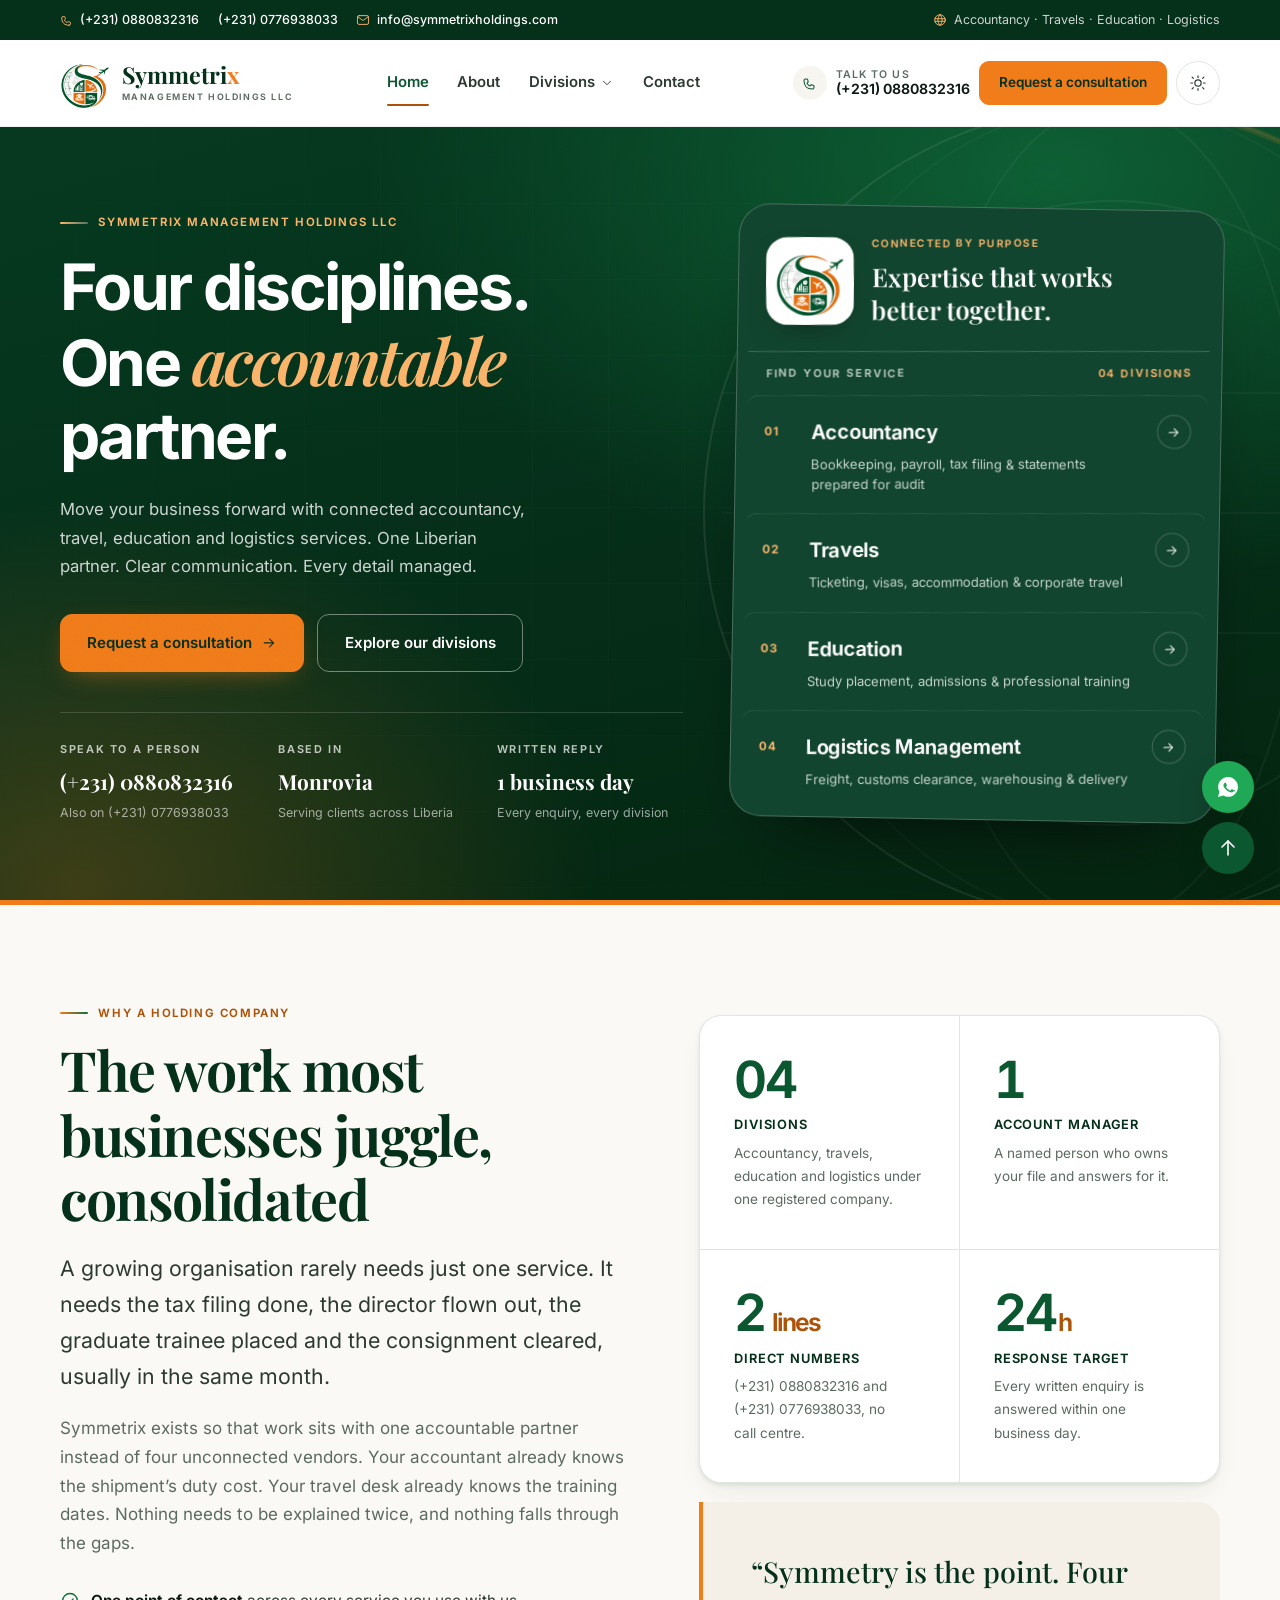
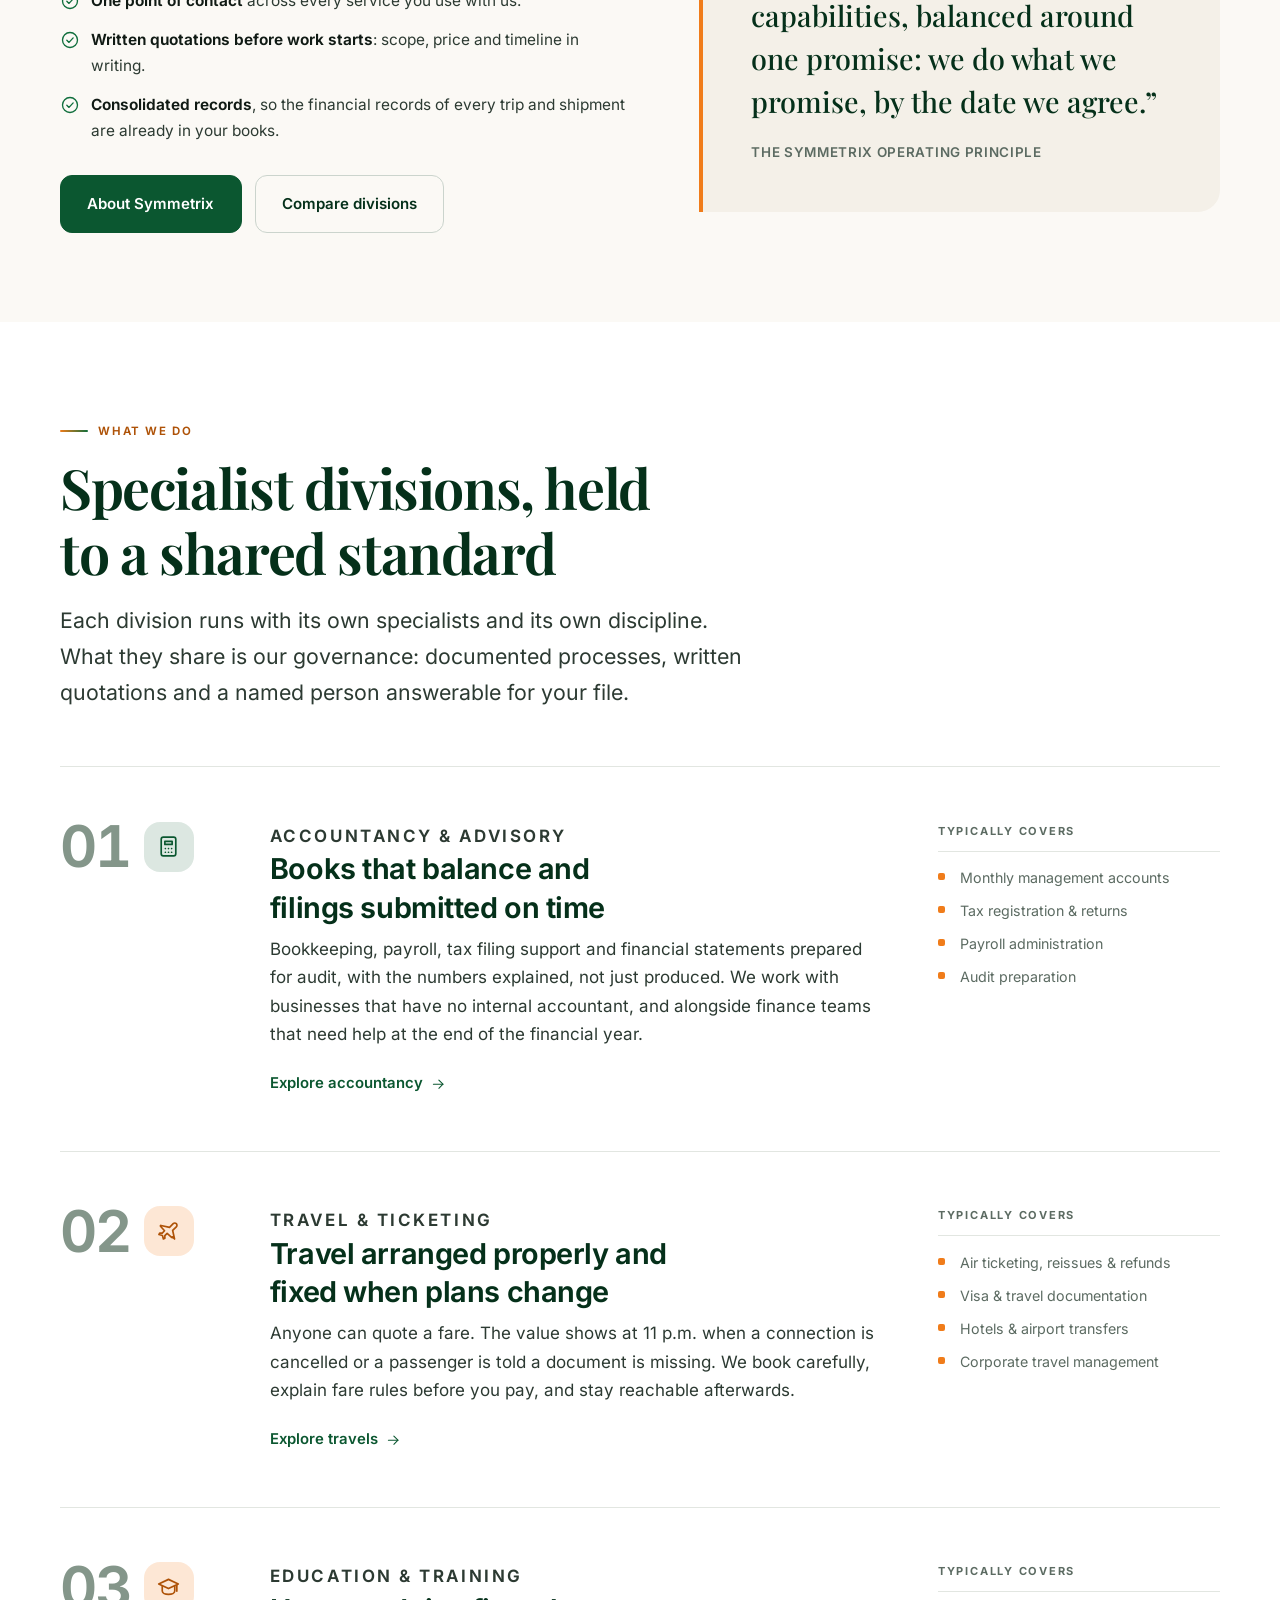
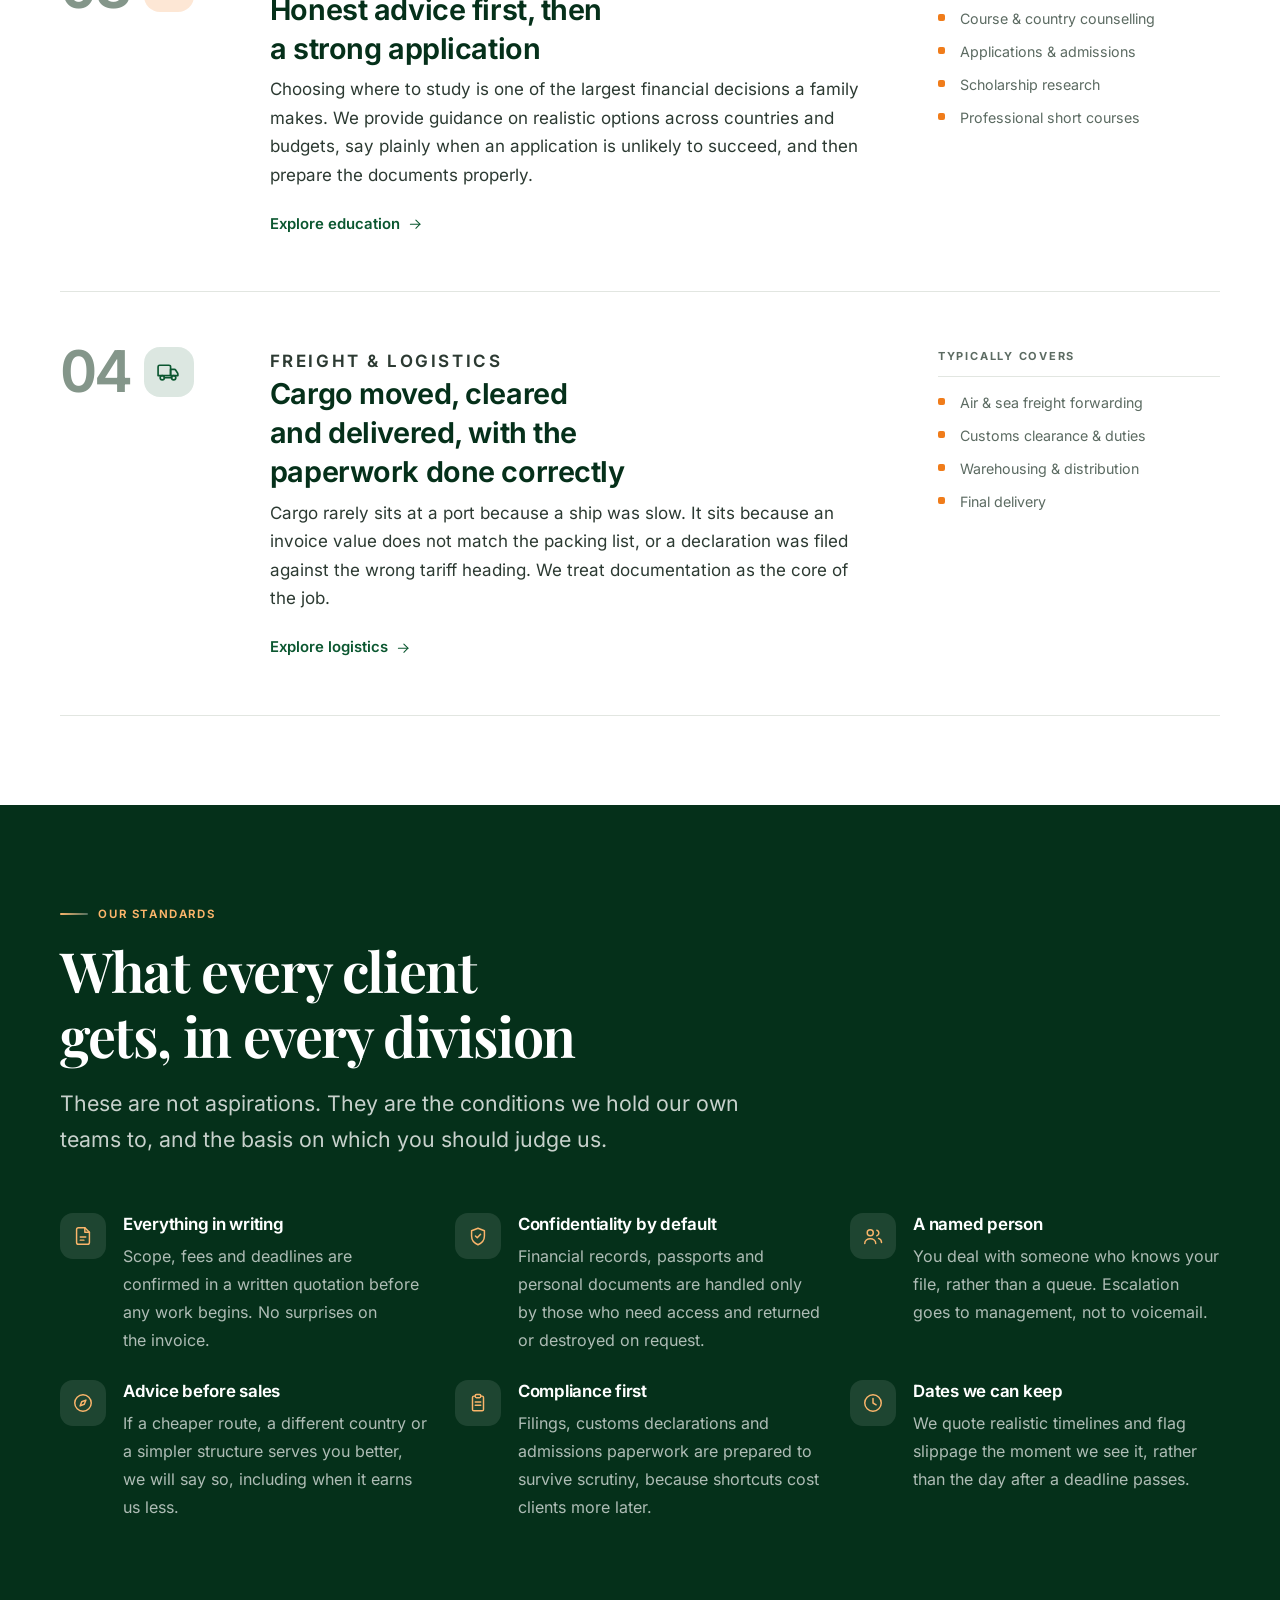
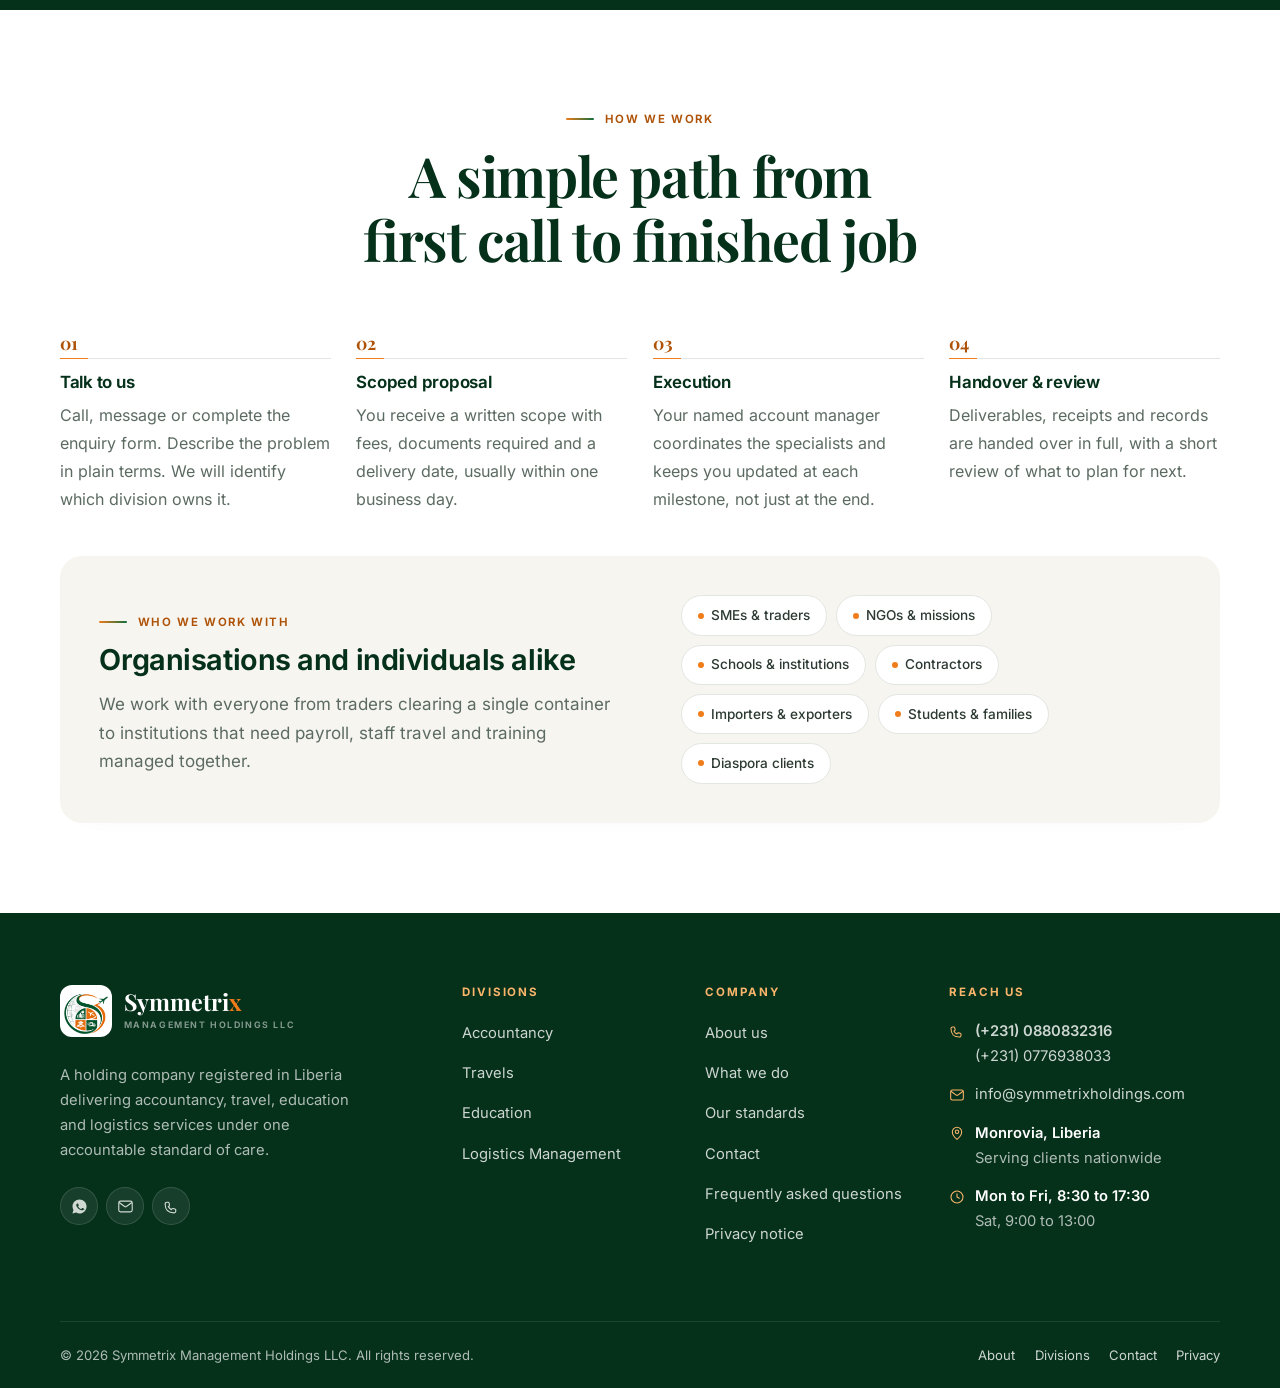
==== commit bf4b71b1: "Refine website with professional Inter and Playfair typography" ====
--- a/index.html
+++ b/index.html
@@ -23,7 +23,7 @@
 <link rel="apple-touch-icon" href="assets/img/apple-touch-icon.png">
 <link rel="preload" as="font" type="font/woff2" href="assets/fonts/inter-latin.woff2" crossorigin>
 <link rel="preload" as="font" type="font/woff2" href="assets/fonts/playfair-latin.woff2" crossorigin>
-<link rel="stylesheet" href="assets/css/styles.css?v=20261018-sculpted">
+<link rel="stylesheet" href="assets/css/styles.css?v=20261018-professional">
 <script>
 (function () {
   var r = document.documentElement;
--- a/assets/css/styles.css
+++ b/assets/css/styles.css
@@ -988,76 +988,54 @@
   .contact-card { padding: 1.1rem; }
 }
 
-/* ---------- 18. Sculpted display lettering ---------- */
-/* Reference-inspired depth uses live, selectable type and existing local fonts. */
+/* ---------- 18. Professional typography ---------- */
+/* Inter supports clear everyday reading; Playfair gives major headings character.
+   Both families are self hosted and already preloaded across the website. */
+body { line-height: 1.7; }
+h1, h2 { font-weight: 650; letter-spacing: -.025em; line-height: 1.16; }
+h3, h4, .dx-name {
+  font-family: var(--font-body);
+  font-weight: 650; letter-spacing: -.015em; line-height: 1.35;
+}
 .hero h1, .page-hero h1 {
-  font-family: var(--font-body);
-  font-weight: 700;
-  letter-spacing: -.045em;
-  line-height: 1.15;
-  color: #F2F6F3;
-  text-shadow: 0 1px 0 #CAD7CE, 0 2px 0 #819A8A,
-               0 3px 0 #3F6A50, 0 4px 0 #173F29,
-               0 10px 20px rgba(0,0,0,.32);
+  font-family: var(--font-body); font-weight: 700;
+  letter-spacing: -.04em; line-height: 1.14;
+  color: #fff; text-shadow: none;
 }
 .hero h1 { font-size: clamp(2.3rem, 5vw, 4.5rem); }
 .hero h1 .accent {
-  font-family: var(--font-display);
-  font-style: italic;
-  font-weight: 700;
-  color: #FFE1A0;
-  text-shadow: 0 1px 0 #F3B850, 0 2px 0 #A96516,
-               0 3px 0 #754311, 0 4px 0 #3F2D16,
-               0 8px 16px rgba(0,0,0,.35);
+  font-family: var(--font-display); font-weight: 600; font-style: italic;
+  color: var(--orange-glow); background: none; text-shadow: none; filter: none;
 }
 .hero-signature-title {
-  color: #FFE1A0;
-  text-shadow: 0 1px 0 #986128, 0 3px 8px rgba(0,0,0,.25);
-}
-/* Emerald relief on light surfaces; pearl lettering on dark surfaces. */
-.section-head h2, .split h2 {
-  font-weight: 750;
-  text-shadow: 0 1px 0 rgba(255,255,255,.9),
-               0 2px 0 rgba(5,48,26,.12), 0 5px 12px rgba(5,48,26,.06);
-}
-.section--dark h2, [data-theme="dark"] .section-head h2,
-[data-theme="dark"] .split h2 {
-  text-shadow: 0 1px 0 #62846E, 0 2px 0 #244B34, 0 5px 14px rgba(0,0,0,.3);
-}
+  font-family: var(--font-display); font-weight: 600;
+  color: #fff; line-height: 1.3; text-shadow: none;
+}
+.section-head h2, .split h2 { font-weight: 650; text-shadow: none; }
+.card h3, .division-card h3 { font-size: clamp(1.2rem, 1.55vw, 1.45rem); }
+.feature h4, .step h4 { font-size: 1.05rem; }
+.card p, .feature p, .step p, .acc-item .acc-body { font-size: 1rem; line-height: 1.75; }
+.lede { line-height: 1.7; }
+.eyebrow { line-height: 1.6; letter-spacing: .14em; }
+.nav-link, .btn, .field label { font-weight: 600; }
+.field input, .field select, .field textarea { font-size: 1rem; line-height: 1.5; }
 .stat .val, .division-card .num, .dvrow-num {
-  font-family: var(--font-body);
-  font-weight: 700;
-  letter-spacing: -.055em;
-  text-shadow: 0 1px 0 var(--surface), 0 3px 0 var(--line);
+  font-family: var(--font-body); font-weight: 650;
+  letter-spacing: -.04em; font-variant-numeric: lining-nums tabular-nums;
+  text-shadow: none;
 }
 .cta-band h2 {
-  font-family: var(--font-display); font-style: italic;
-  color: #FFE1A0;
-  text-shadow: 0 1px 0 #926022, 0 3px 8px rgba(0,0,0,.25);
-}
-/* Gold stays bright against the forest hero without changing the brand logo. */
-@supports ((background-clip: text) or (-webkit-background-clip: text)) {
-  .hero h1 .accent {
-    display: inline-block; max-width: 100%;
-    background-image: linear-gradient(180deg, #FFF5CF 0%, #FFE5A5 30%, #F8C65E 49%, #FFF0BE 53%, #F8CB73 76%, #FFE4AA 100%);
-    -webkit-background-clip: text; background-clip: text;
-    color: transparent;
-    text-shadow: none;
-    filter: drop-shadow(0 1px 0 #9C641C) drop-shadow(0 2px 0 #53370F) drop-shadow(0 5px 5px rgba(0,0,0,.28));
-    -webkit-box-decoration-break: clone; box-decoration-break: clone;
-  }
-}
+  font-family: var(--font-display); font-weight: 600; font-style: normal;
+  color: #fff; text-shadow: none; line-height: 1.22;
+}
+.quote blockquote { font-weight: 500; line-height: 1.5; }
 @media (max-width: 599px) {
-  .hero h1 { font-size: clamp(2.1rem, 9.6vw, 3.5rem); letter-spacing: -.04em; }
+  .hero h1 { font-size: clamp(2.1rem, 9.6vw, 3.5rem); }
   .page-hero h1 { font-size: clamp(2rem, 8.8vw, 3rem); }
-  .hero h1, .page-hero h1 { text-shadow: 0 1px 0 #96B1A0, 0 2px 0 #315C42, 0 5px 12px rgba(0,0,0,.3); }
 }
 @media (forced-colors: active) {
   .hero h1, .page-hero h1, .hero h1 .accent,
-  .hero-signature-title, .section-head h2, .split h2,
-  .stat .val, .division-card .num, .dvrow-num, .cta-band h2 {
-    background: none; color: CanvasText; text-shadow: none; filter: none;
-  }
+  .hero-signature-title, .cta-band h2 { color: CanvasText; }
 }
 
 @media print {
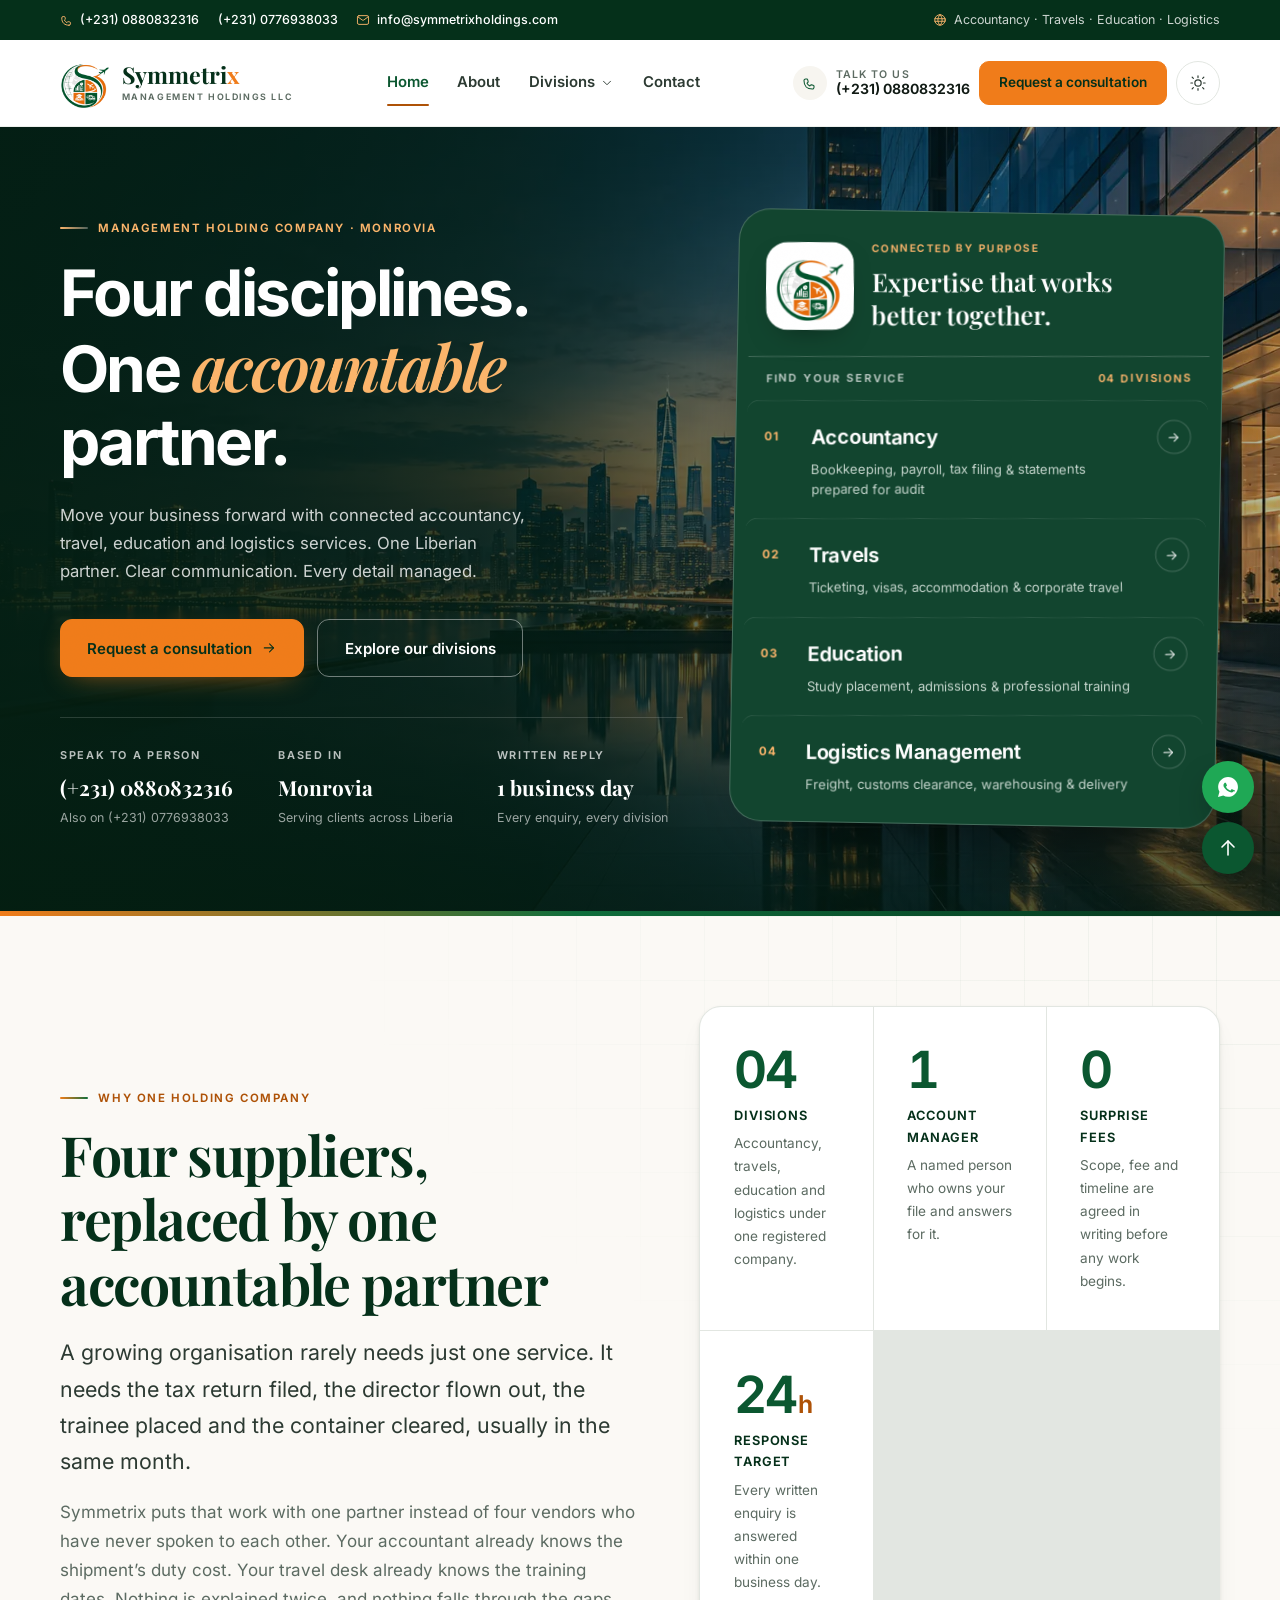
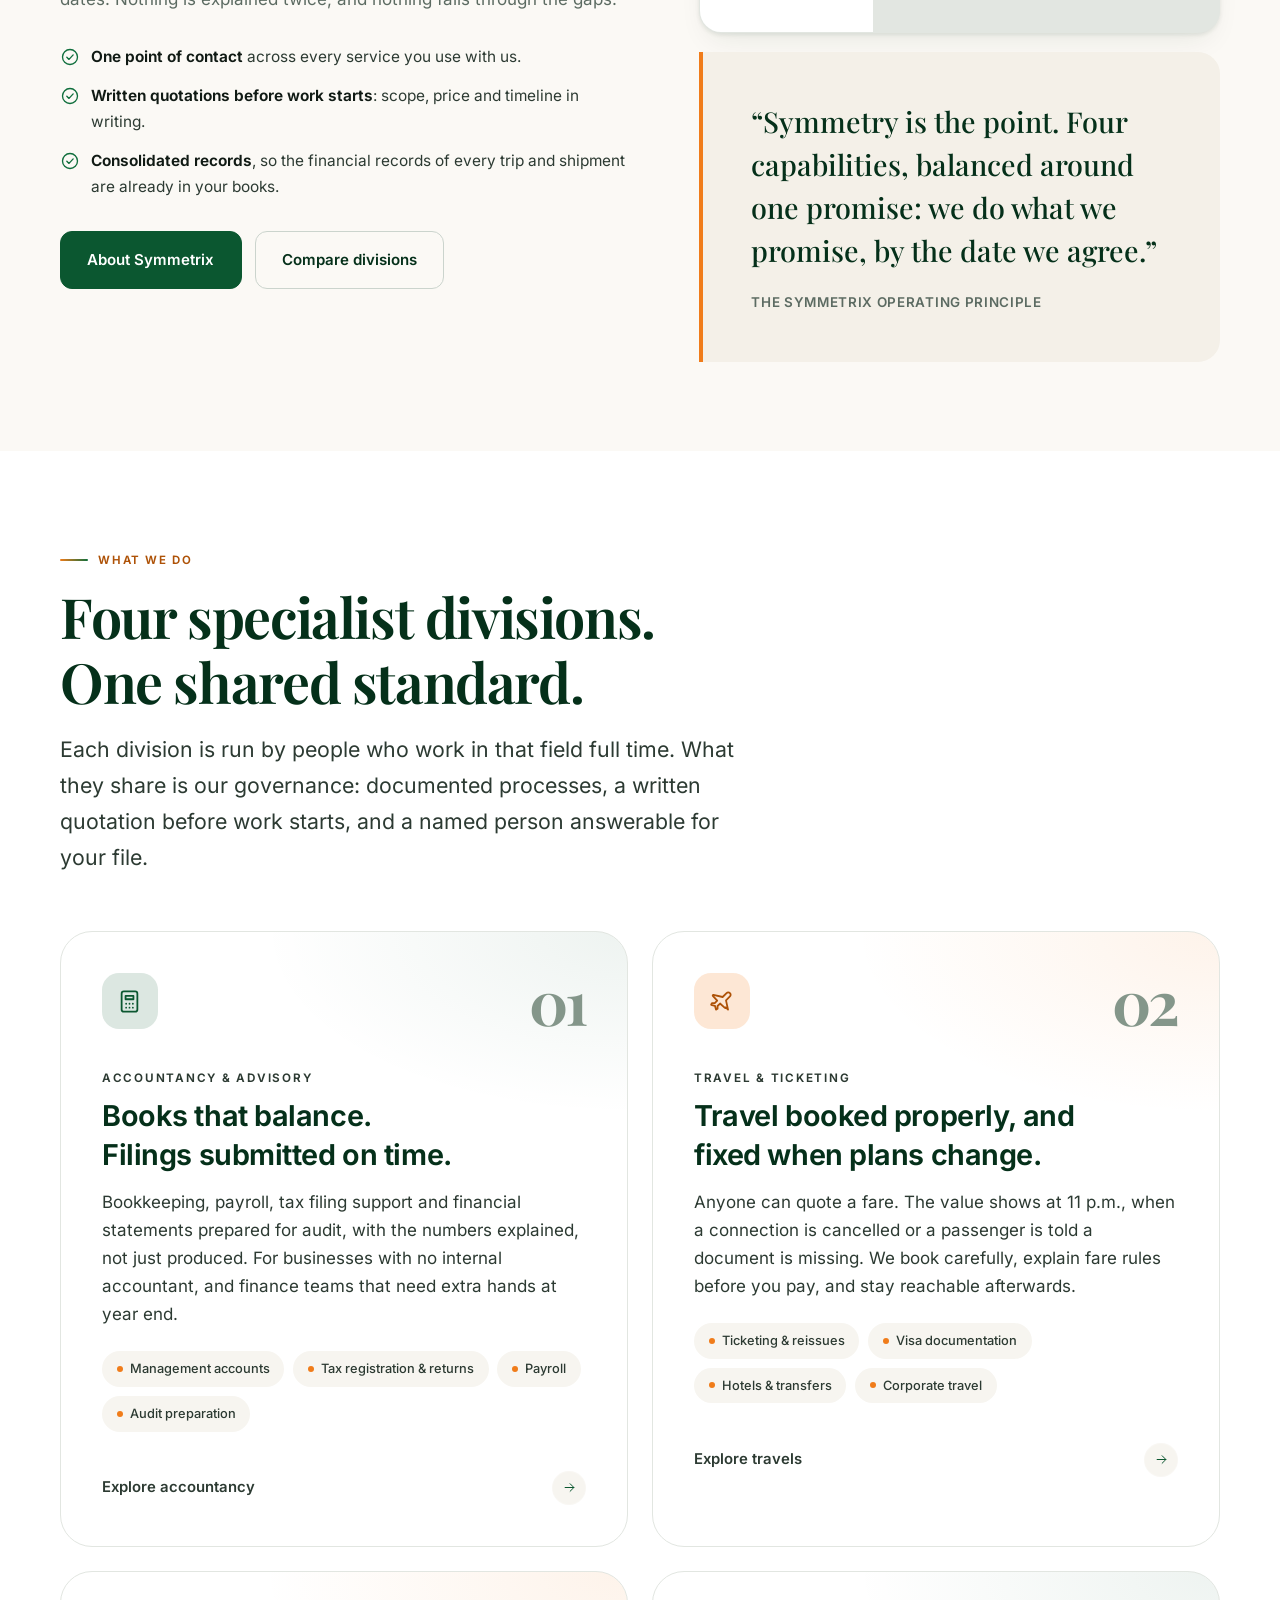
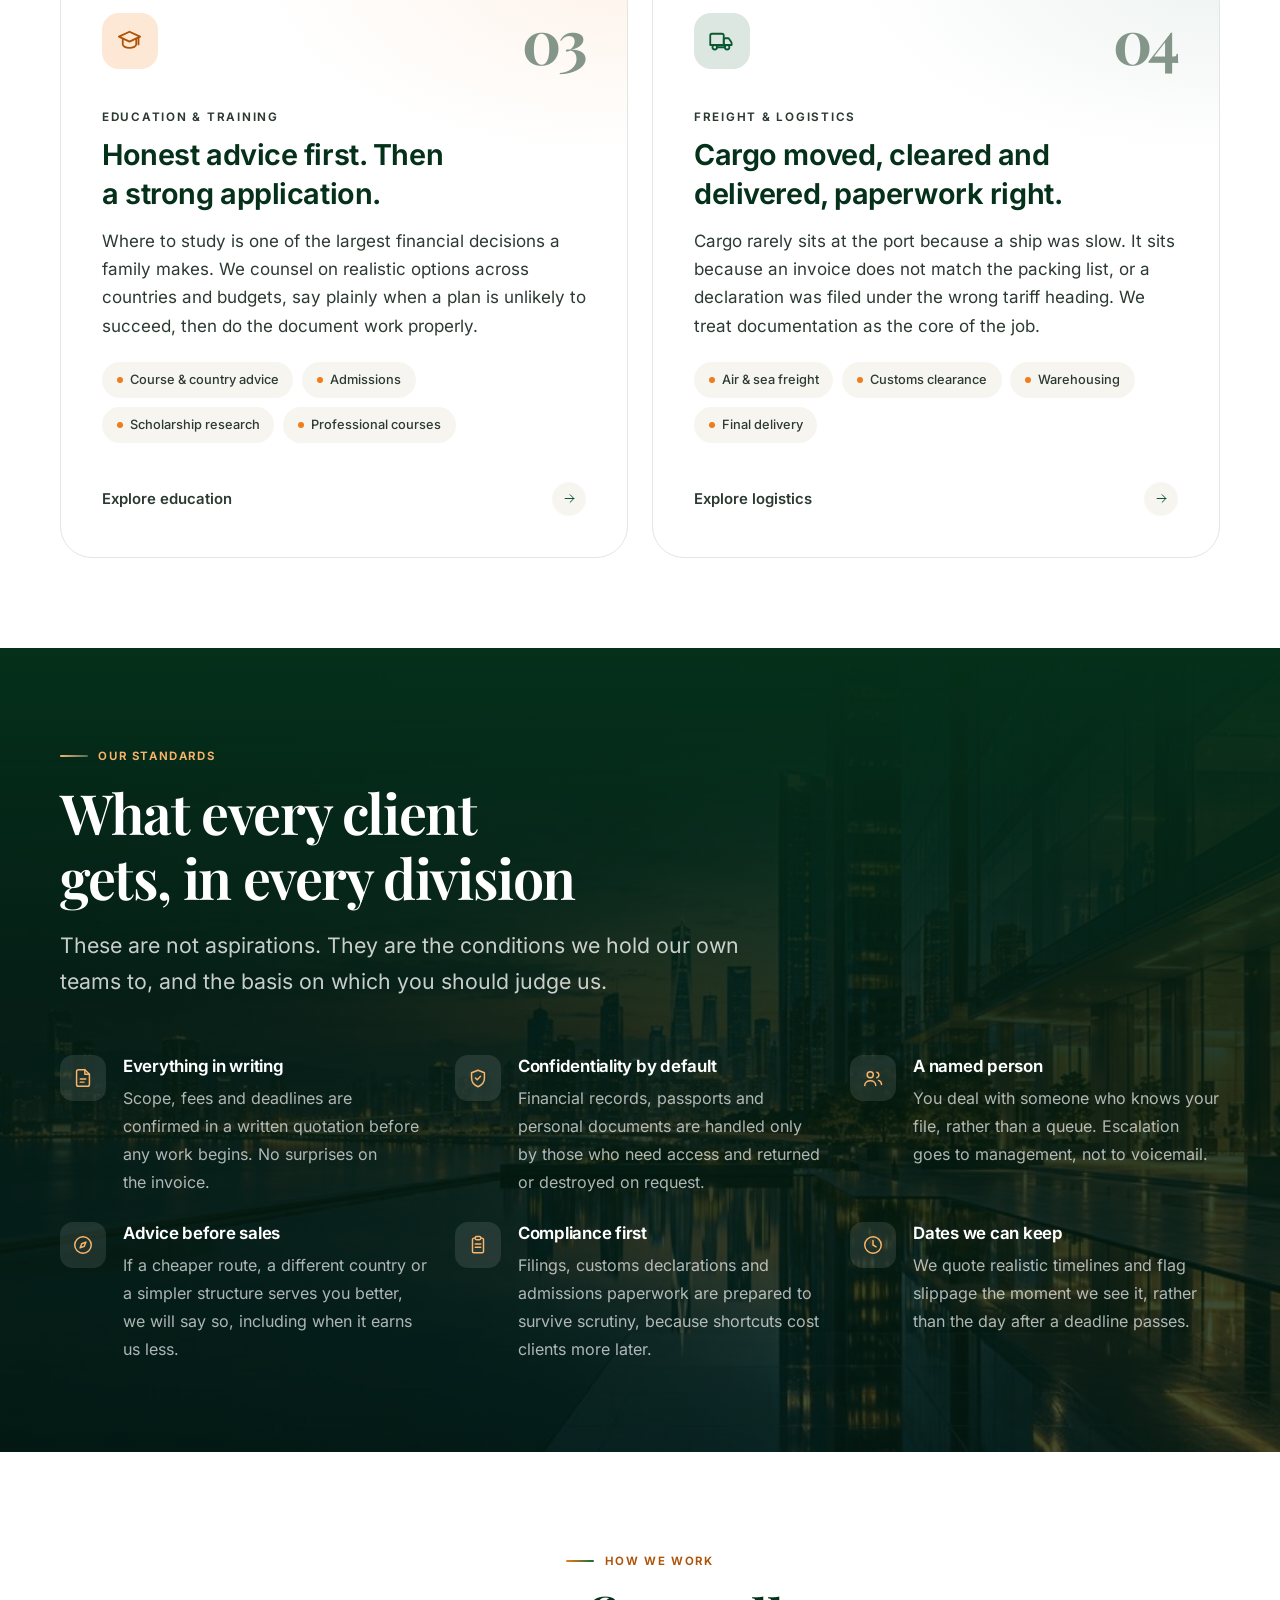
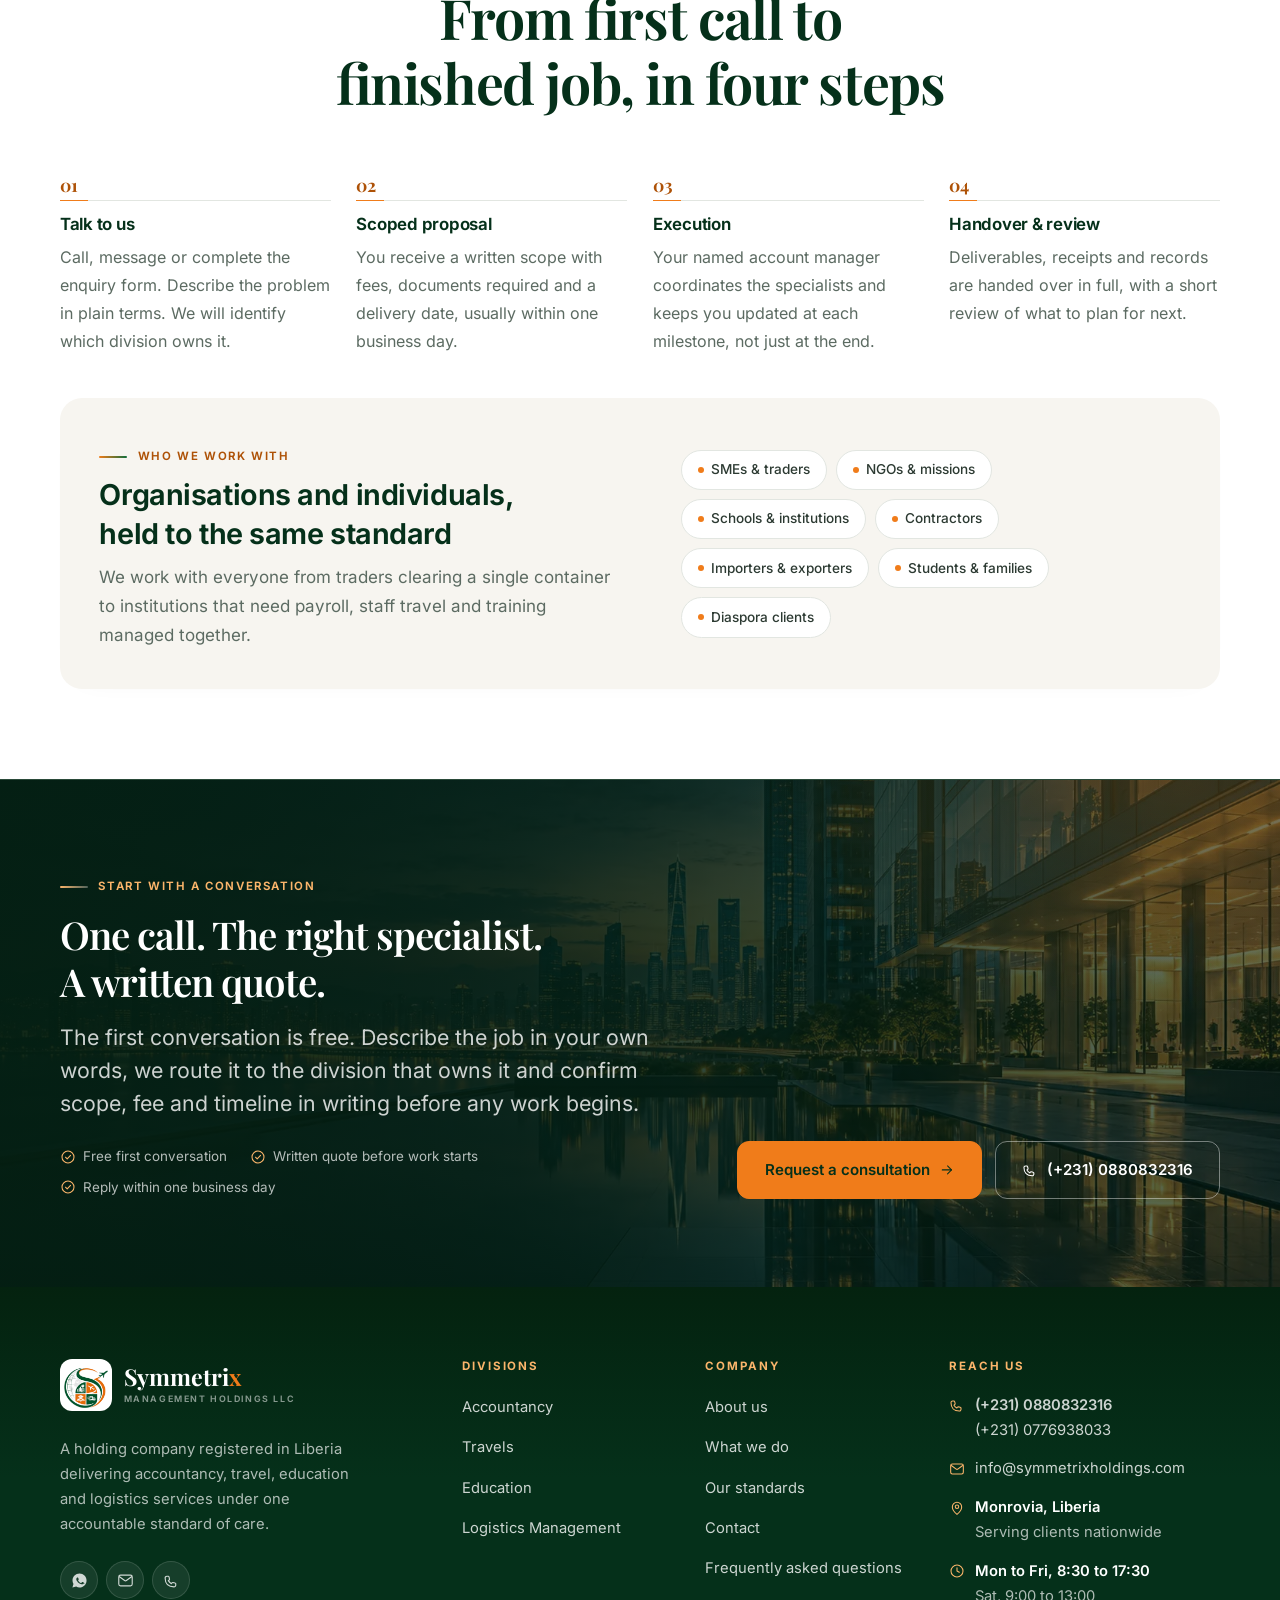
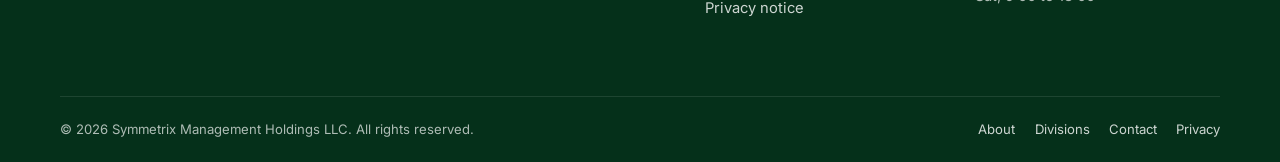
==== commit 55f54ce5: "Integrate professional typography, corrected copy and FormSubmit with production domain and clean UR" ====
--- a/index.html
+++ b/index.html
@@ -7,20 +7,21 @@
 <meta name="description" content="Symmetrix Management Holdings LLC is a Liberian holding company delivering accountancy, travel, education and logistics management services under one accountable partner. Call (+231) 0880832316.">
 <meta name="theme-color" content="#FBF9F5">
 <meta name="color-scheme" content="light">
-<link rel="canonical" href="https://tolbertinnovation-debug.github.io/Symmetix/">
+<link rel="canonical" href="https://symmetrixholdings.com/">
 <meta property="og:type" content="website">
 <meta property="og:site_name" content="Symmetrix Management Holdings LLC">
 <meta property="og:title" content="Symmetrix Management Holdings LLC | Accountancy, Travels, Education & Logistics in Liberia">
 <meta property="og:description" content="Symmetrix Management Holdings LLC is a Liberian holding company delivering accountancy, travel, education and logistics management services under one accountable partner. Call (+231) 0880832316.">
-<meta property="og:url" content="https://tolbertinnovation-debug.github.io/Symmetix/">
-<meta property="og:image" content="https://tolbertinnovation-debug.github.io/Symmetix/assets/img/symmetrix-logo.jpg">
+<meta property="og:url" content="https://symmetrixholdings.com/">
+<meta property="og:image" content="https://symmetrixholdings.com/assets/img/og-image.jpg">
 <meta name="twitter:card" content="summary_large_image">
 <meta name="twitter:title" content="Symmetrix Management Holdings LLC | Accountancy, Travels, Education & Logistics in Liberia">
 <meta name="twitter:description" content="Symmetrix Management Holdings LLC is a Liberian holding company delivering accountancy, travel, education and logistics management services under one accountable partner. Call (+231) 0880832316.">
-<meta name="twitter:image" content="https://tolbertinnovation-debug.github.io/Symmetix/assets/img/symmetrix-logo.jpg">
+<meta name="twitter:image" content="https://symmetrixholdings.com/assets/img/og-image.jpg">
 <link rel="icon" href="assets/img/favicon.svg" type="image/svg+xml">
 <link rel="icon" href="assets/img/favicon-32.png" sizes="32x32" type="image/png">
 <link rel="apple-touch-icon" href="assets/img/apple-touch-icon.png">
+<link rel="preload" as="image" type="image/webp" href="assets/img/hero-skyline.webp" imagesrcset="assets/img/hero-skyline-900.webp 900w, assets/img/hero-skyline.webp 1672w" imagesizes="100vw">
 <link rel="preload" as="font" type="font/woff2" href="assets/fonts/inter-latin.woff2" crossorigin>
 <link rel="preload" as="font" type="font/woff2" href="assets/fonts/playfair-latin.woff2" crossorigin>
 <link rel="stylesheet" href="assets/css/styles.css?v=20261018-professional">
@@ -38,12 +39,12 @@
 {
   "@context": "https://schema.org",
   "@type": "Organization",
-  "@id": "https://tolbertinnovation-debug.github.io/Symmetix/#organization",
+  "@id": "https://symmetrixholdings.com/#organization",
   "name": "Symmetrix Management Holdings LLC",
   "alternateName": "Symmetrix Holdings",
-  "url": "https://tolbertinnovation-debug.github.io/Symmetix/",
-  "logo": "https://tolbertinnovation-debug.github.io/Symmetix/assets/img/symmetrix-logo.jpg",
-  "image": "https://tolbertinnovation-debug.github.io/Symmetix/assets/img/symmetrix-logo.jpg",
+  "url": "https://symmetrixholdings.com/",
+  "logo": "https://symmetrixholdings.com/assets/img/symmetrix-logo.jpg",
+  "image": "https://symmetrixholdings.com/assets/img/symmetrix-logo.jpg",
   "description": "Liberian management holding company operating four divisions: accountancy, travels, education and logistics management.",
   "address": { "@type": "PostalAddress", "addressLocality": "Monrovia", "addressCountry": "LR" },
   "areaServed": { "@type": "Country", "name": "Liberia" },
@@ -81,14 +82,14 @@
 <header class="site-header">
   <div class="wrap">
     <nav class="nav" aria-label="Primary">
-      <a class="brand" href="index.html" aria-label="Symmetrix Management Holdings LLC home"><img class="brand-mark" src="assets/img/symmetrix-mark.png" alt="" width="176" height="176" loading="eager" decoding="async"><span class="brand-text"><span class="brand-name">Symmetri<b>x</b></span><span class="brand-sub">Management Holdings LLC</span></span></a>
-      <ul class="nav-main" role="list"><li><a class="nav-link is-active" href="index.html">Home</a></li><li><a class="nav-link" href="about.html">About</a></li><li class="has-dropdown"><a class="nav-link" href="divisions.html" aria-expanded="false">Divisions <svg class="caret" width="24" height="24" viewBox="0 0 24 24" fill="none" stroke="currentColor" stroke-width="1.6" stroke-linecap="round" stroke-linejoin="round" aria-hidden="true" focusable="false"><path d="m6 9 6 6 6-6"/></svg></a><ul class="dropdown" role="list"><li><a class="dropdown-item" href="accountancy.html"><span class="ico ico--green"><svg width="24" height="24" viewBox="0 0 24 24" fill="none" stroke="currentColor" stroke-width="1.6" stroke-linecap="round" stroke-linejoin="round" aria-hidden="true" focusable="false"><path d="M7 3h10a2 2 0 0 1 2 2v14a2 2 0 0 1-2 2H7a2 2 0 0 1-2-2V5a2 2 0 0 1 2-2Z"/><path d="M8.5 7h7v3h-7z"/><path d="M9 14h.01M12 14h.01M15 14h.01M9 17.5h.01M12 17.5h.01M15 17.5h.01"/></svg></span><span><strong>Accountancy</strong><span>Books prepared for audit, tax filings and financial reporting that stand up to scrutiny.</span></span></a></li><li><a class="dropdown-item" href="travels.html"><span class="ico ico--orange"><svg width="24" height="24" viewBox="0 0 24 24" fill="none" stroke="currentColor" stroke-width="1.6" stroke-linecap="round" stroke-linejoin="round" aria-hidden="true" focusable="false"><path d="M17.8 19.2 16 11l3.5-3.5a2.1 2.1 0 1 0-3-3L13 8 4.8 6.2a.5.5 0 0 0-.5.8l3.9 4.3-2.2 2.2H3.5l-.7 1.4 3.4.9.9 3.4 1.4-.7v-2.5l2.2-2.2 4.3 3.9a.5.5 0 0 0 .8-.5Z"/></svg></span><span><strong>Travels</strong><span>Ticketing, visa documentation and corporate travel managed end to end.</span></span></a></li><li><a class="dropdown-item" href="education.html"><span class="ico ico--orange"><svg width="24" height="24" viewBox="0 0 24 24" fill="none" stroke="currentColor" stroke-width="1.6" stroke-linecap="round" stroke-linejoin="round" aria-hidden="true" focusable="false"><path d="M21.4 8.6 12 4.2 2.6 8.6 12 13l9.4-4.4Z"/><path d="M6 10.5v4.9c0 1.8 2.7 3.2 6 3.2s6-1.4 6-3.2v-4.9"/><path d="M20 10v5.5"/></svg></span><span><strong>Education</strong><span>Study placement, admissions support and professional training pathways.</span></span></a></li><li><a class="dropdown-item" href="logistics.html"><span class="ico ico--green"><svg width="24" height="24" viewBox="0 0 24 24" fill="none" stroke="currentColor" stroke-width="1.6" stroke-linecap="round" stroke-linejoin="round" aria-hidden="true" focusable="false"><path d="M2 7.5A1.5 1.5 0 0 1 3.5 6h9A1.5 1.5 0 0 1 14 7.5V16H2V7.5Z"/><path d="M14 10h3.6c.5 0 1 .2 1.2.6l2 3c.1.3.2.6.2.9V16h-7v-6Z"/><circle cx="6" cy="18" r="2"/><circle cx="17" cy="18" r="2"/><path d="M8 18h7"/></svg></span><span><strong>Logistics Management</strong><span>Freight forwarding, customs clearance and final delivery you can track.</span></span></a></li></ul></li><li><a class="nav-link" href="contact.html">Contact</a></li></ul>
+      <a class="brand" href="/" aria-label="Symmetrix Management Holdings LLC home"><img class="brand-mark" src="assets/img/symmetrix-mark.png" alt="" width="176" height="176" loading="eager" decoding="async"><span class="brand-text"><span class="brand-name">Symmetri<b>x</b></span><span class="brand-sub">Management Holdings LLC</span></span></a>
+      <ul class="nav-main" role="list"><li><a class="nav-link is-active" href="/">Home</a></li><li><a class="nav-link" href="/about">About</a></li><li class="has-dropdown"><a class="nav-link" href="/divisions" aria-expanded="false">Divisions <svg class="caret" width="24" height="24" viewBox="0 0 24 24" fill="none" stroke="currentColor" stroke-width="1.6" stroke-linecap="round" stroke-linejoin="round" aria-hidden="true" focusable="false"><path d="m6 9 6 6 6-6"/></svg></a><ul class="dropdown" role="list"><li><a class="dropdown-item" href="/accountancy"><span class="ico ico--green"><svg width="24" height="24" viewBox="0 0 24 24" fill="none" stroke="currentColor" stroke-width="1.6" stroke-linecap="round" stroke-linejoin="round" aria-hidden="true" focusable="false"><path d="M7 3h10a2 2 0 0 1 2 2v14a2 2 0 0 1-2 2H7a2 2 0 0 1-2-2V5a2 2 0 0 1 2-2Z"/><path d="M8.5 7h7v3h-7z"/><path d="M9 14h.01M12 14h.01M15 14h.01M9 17.5h.01M12 17.5h.01M15 17.5h.01"/></svg></span><span><strong>Accountancy</strong><span>Books prepared for audit, tax filings and financial reporting that stand up to scrutiny.</span></span></a></li><li><a class="dropdown-item" href="/travels"><span class="ico ico--orange"><svg width="24" height="24" viewBox="0 0 24 24" fill="none" stroke="currentColor" stroke-width="1.6" stroke-linecap="round" stroke-linejoin="round" aria-hidden="true" focusable="false"><path d="M17.8 19.2 16 11l3.5-3.5a2.1 2.1 0 1 0-3-3L13 8 4.8 6.2a.5.5 0 0 0-.5.8l3.9 4.3-2.2 2.2H3.5l-.7 1.4 3.4.9.9 3.4 1.4-.7v-2.5l2.2-2.2 4.3 3.9a.5.5 0 0 0 .8-.5Z"/></svg></span><span><strong>Travels</strong><span>Ticketing, visa documentation and corporate travel managed end to end.</span></span></a></li><li><a class="dropdown-item" href="/education"><span class="ico ico--orange"><svg width="24" height="24" viewBox="0 0 24 24" fill="none" stroke="currentColor" stroke-width="1.6" stroke-linecap="round" stroke-linejoin="round" aria-hidden="true" focusable="false"><path d="M21.4 8.6 12 4.2 2.6 8.6 12 13l9.4-4.4Z"/><path d="M6 10.5v4.9c0 1.8 2.7 3.2 6 3.2s6-1.4 6-3.2v-4.9"/><path d="M20 10v5.5"/></svg></span><span><strong>Education</strong><span>Study placement, admissions support and professional training pathways.</span></span></a></li><li><a class="dropdown-item" href="/logistics"><span class="ico ico--green"><svg width="24" height="24" viewBox="0 0 24 24" fill="none" stroke="currentColor" stroke-width="1.6" stroke-linecap="round" stroke-linejoin="round" aria-hidden="true" focusable="false"><path d="M2 7.5A1.5 1.5 0 0 1 3.5 6h9A1.5 1.5 0 0 1 14 7.5V16H2V7.5Z"/><path d="M14 10h3.6c.5 0 1 .2 1.2.6l2 3c.1.3.2.6.2.9V16h-7v-6Z"/><circle cx="6" cy="18" r="2"/><circle cx="17" cy="18" r="2"/><path d="M8 18h7"/></svg></span><span><strong>Logistics Management</strong><span>Freight forwarding, customs clearance and final delivery you can track.</span></span></a></li></ul></li><li><a class="nav-link" href="/contact">Contact</a></li></ul>
       <div class="nav-actions">
         <a class="nav-phone" href="tel:+231880832316">
           <span class="pill"><svg width="24" height="24" viewBox="0 0 24 24" fill="none" stroke="currentColor" stroke-width="1.6" stroke-linecap="round" stroke-linejoin="round" aria-hidden="true" focusable="false"><path d="M15.5 21C7.5 21 3 16.5 3 8.5a2.5 2.5 0 0 1 2.5-2.5h1.8c.6 0 1.1.4 1.2 1l.7 3c.1.5-.1 1-.5 1.3l-1.2.9a11 11 0 0 0 4.3 4.3l.9-1.2c.3-.4.8-.6 1.3-.5l3 .7c.6.1 1 .6 1 1.2v1.8A2.5 2.5 0 0 1 15.5 21Z"/></svg></span>
           <span><em>Talk to us</em><strong>(+231) 0880832316</strong></span>
         </a>
-        <a class="btn btn--accent btn--sm" href="contact.html">Request a consultation</a>
+        <a class="btn btn--accent btn--sm" href="/contact">Request a consultation</a>
         <button class="theme-toggle" type="button" aria-label="Switch colour theme" aria-pressed="false" data-theme-toggle><svg class="i-sun" width="24" height="24" viewBox="0 0 24 24" fill="none" stroke="currentColor" stroke-width="1.6" stroke-linecap="round" stroke-linejoin="round" aria-hidden="true" focusable="false"><circle cx="12" cy="12" r="4.2"/><path d="M12 2.5v2.2M12 19.3v2.2M4.2 4.2l1.6 1.6M18.2 18.2l1.6 1.6M2.5 12h2.2M19.3 12h2.2M4.2 19.8l1.6-1.6M18.2 5.8l1.6-1.6"/></svg><svg class="i-moon" width="24" height="24" viewBox="0 0 24 24" fill="none" stroke="currentColor" stroke-width="1.6" stroke-linecap="round" stroke-linejoin="round" aria-hidden="true" focusable="false"><path d="M20.5 14.3A8.5 8.5 0 1 1 9.7 3.5a6.8 6.8 0 0 0 10.8 10.8Z"/></svg></button>
       </div>
       <span class="theme-toggle-mobile"><button class="theme-toggle" type="button" aria-label="Switch colour theme" aria-pressed="false" data-theme-toggle><svg class="i-sun" width="24" height="24" viewBox="0 0 24 24" fill="none" stroke="currentColor" stroke-width="1.6" stroke-linecap="round" stroke-linejoin="round" aria-hidden="true" focusable="false"><circle cx="12" cy="12" r="4.2"/><path d="M12 2.5v2.2M12 19.3v2.2M4.2 4.2l1.6 1.6M18.2 18.2l1.6 1.6M2.5 12h2.2M19.3 12h2.2M4.2 19.8l1.6-1.6M18.2 5.8l1.6-1.6"/></svg><svg class="i-moon" width="24" height="24" viewBox="0 0 24 24" fill="none" stroke="currentColor" stroke-width="1.6" stroke-linecap="round" stroke-linejoin="round" aria-hidden="true" focusable="false"><path d="M20.5 14.3A8.5 8.5 0 1 1 9.7 3.5a6.8 6.8 0 0 0 10.8 10.8Z"/></svg></button></span>
@@ -102,47 +103,41 @@
   <div class="drawer-scrim"></div>
   <div class="drawer-panel" role="dialog" aria-modal="true" aria-label="Site menu">
     <div class="drawer-top">
-      <a class="brand" href="index.html" aria-label="Symmetrix Management Holdings LLC home"><img class="brand-mark" src="assets/img/symmetrix-mark.png" alt="" width="176" height="176" loading="eager" decoding="async"><span class="brand-text"><span class="brand-name">Symmetri<b>x</b></span><span class="brand-sub">Management Holdings LLC</span></span></a>
+      <a class="brand" href="/" aria-label="Symmetrix Management Holdings LLC home"><img class="brand-mark" src="assets/img/symmetrix-mark.png" alt="" width="176" height="176" loading="eager" decoding="async"><span class="brand-text"><span class="brand-name">Symmetri<b>x</b></span><span class="brand-sub">Management Holdings LLC</span></span></a>
       <button class="drawer-close" type="button" aria-label="Close menu"><svg width="24" height="24" viewBox="0 0 24 24" fill="none" stroke="currentColor" stroke-width="1.6" stroke-linecap="round" stroke-linejoin="round" aria-hidden="true" focusable="false"><path d="M6 6l12 12M18 6 6 18"/></svg></button>
     </div>
     <nav class="drawer-nav" aria-label="Mobile">
-      <a href="index.html">Home <svg width="24" height="24" viewBox="0 0 24 24" fill="none" stroke="currentColor" stroke-width="1.6" stroke-linecap="round" stroke-linejoin="round" aria-hidden="true" focusable="false"><path d="M5 12h14"/><path d="m13 6 6 6-6 6"/></svg></a>
-      <a href="about.html">About us <svg width="24" height="24" viewBox="0 0 24 24" fill="none" stroke="currentColor" stroke-width="1.6" stroke-linecap="round" stroke-linejoin="round" aria-hidden="true" focusable="false"><path d="M5 12h14"/><path d="m13 6 6 6-6 6"/></svg></a>
+      <a href="/">Home <svg width="24" height="24" viewBox="0 0 24 24" fill="none" stroke="currentColor" stroke-width="1.6" stroke-linecap="round" stroke-linejoin="round" aria-hidden="true" focusable="false"><path d="M5 12h14"/><path d="m13 6 6 6-6 6"/></svg></a>
+      <a href="/about">About us <svg width="24" height="24" viewBox="0 0 24 24" fill="none" stroke="currentColor" stroke-width="1.6" stroke-linecap="round" stroke-linejoin="round" aria-hidden="true" focusable="false"><path d="M5 12h14"/><path d="m13 6 6 6-6 6"/></svg></a>
       <span class="drawer-group-label">Our divisions</span>
-      <a href="divisions.html">All divisions <svg width="24" height="24" viewBox="0 0 24 24" fill="none" stroke="currentColor" stroke-width="1.6" stroke-linecap="round" stroke-linejoin="round" aria-hidden="true" focusable="false"><path d="M5 12h14"/><path d="m13 6 6 6-6 6"/></svg></a>
-      <a class="is-sub" href="accountancy.html">Accountancy <svg width="24" height="24" viewBox="0 0 24 24" fill="none" stroke="currentColor" stroke-width="1.6" stroke-linecap="round" stroke-linejoin="round" aria-hidden="true" focusable="false"><path d="M5 12h14"/><path d="m13 6 6 6-6 6"/></svg></a><a class="is-sub" href="travels.html">Travels <svg width="24" height="24" viewBox="0 0 24 24" fill="none" stroke="currentColor" stroke-width="1.6" stroke-linecap="round" stroke-linejoin="round" aria-hidden="true" focusable="false"><path d="M5 12h14"/><path d="m13 6 6 6-6 6"/></svg></a><a class="is-sub" href="education.html">Education <svg width="24" height="24" viewBox="0 0 24 24" fill="none" stroke="currentColor" stroke-width="1.6" stroke-linecap="round" stroke-linejoin="round" aria-hidden="true" focusable="false"><path d="M5 12h14"/><path d="m13 6 6 6-6 6"/></svg></a><a class="is-sub" href="logistics.html">Logistics Management <svg width="24" height="24" viewBox="0 0 24 24" fill="none" stroke="currentColor" stroke-width="1.6" stroke-linecap="round" stroke-linejoin="round" aria-hidden="true" focusable="false"><path d="M5 12h14"/><path d="m13 6 6 6-6 6"/></svg></a>
+      <a href="/divisions">All divisions <svg width="24" height="24" viewBox="0 0 24 24" fill="none" stroke="currentColor" stroke-width="1.6" stroke-linecap="round" stroke-linejoin="round" aria-hidden="true" focusable="false"><path d="M5 12h14"/><path d="m13 6 6 6-6 6"/></svg></a>
+      <a class="is-sub" href="/accountancy">Accountancy <svg width="24" height="24" viewBox="0 0 24 24" fill="none" stroke="currentColor" stroke-width="1.6" stroke-linecap="round" stroke-linejoin="round" aria-hidden="true" focusable="false"><path d="M5 12h14"/><path d="m13 6 6 6-6 6"/></svg></a><a class="is-sub" href="/travels">Travels <svg width="24" height="24" viewBox="0 0 24 24" fill="none" stroke="currentColor" stroke-width="1.6" stroke-linecap="round" stroke-linejoin="round" aria-hidden="true" focusable="false"><path d="M5 12h14"/><path d="m13 6 6 6-6 6"/></svg></a><a class="is-sub" href="/education">Education <svg width="24" height="24" viewBox="0 0 24 24" fill="none" stroke="currentColor" stroke-width="1.6" stroke-linecap="round" stroke-linejoin="round" aria-hidden="true" focusable="false"><path d="M5 12h14"/><path d="m13 6 6 6-6 6"/></svg></a><a class="is-sub" href="/logistics">Logistics Management <svg width="24" height="24" viewBox="0 0 24 24" fill="none" stroke="currentColor" stroke-width="1.6" stroke-linecap="round" stroke-linejoin="round" aria-hidden="true" focusable="false"><path d="M5 12h14"/><path d="m13 6 6 6-6 6"/></svg></a>
       <span class="drawer-group-label">Get in touch</span>
-      <a href="contact.html">Contact <svg width="24" height="24" viewBox="0 0 24 24" fill="none" stroke="currentColor" stroke-width="1.6" stroke-linecap="round" stroke-linejoin="round" aria-hidden="true" focusable="false"><path d="M5 12h14"/><path d="m13 6 6 6-6 6"/></svg></a>
+      <a href="/contact">Contact <svg width="24" height="24" viewBox="0 0 24 24" fill="none" stroke="currentColor" stroke-width="1.6" stroke-linecap="round" stroke-linejoin="round" aria-hidden="true" focusable="false"><path d="M5 12h14"/><path d="m13 6 6 6-6 6"/></svg></a>
     </nav>
     <div class="drawer-contact">
       <a href="tel:+231880832316"><svg width="24" height="24" viewBox="0 0 24 24" fill="none" stroke="currentColor" stroke-width="1.6" stroke-linecap="round" stroke-linejoin="round" aria-hidden="true" focusable="false"><path d="M15.5 21C7.5 21 3 16.5 3 8.5a2.5 2.5 0 0 1 2.5-2.5h1.8c.6 0 1.1.4 1.2 1l.7 3c.1.5-.1 1-.5 1.3l-1.2.9a11 11 0 0 0 4.3 4.3l.9-1.2c.3-.4.8-.6 1.3-.5l3 .7c.6.1 1 .6 1 1.2v1.8A2.5 2.5 0 0 1 15.5 21Z"/></svg>(+231) 0880832316</a>
       <a href="tel:+231776938033"><svg width="24" height="24" viewBox="0 0 24 24" fill="none" stroke="currentColor" stroke-width="1.6" stroke-linecap="round" stroke-linejoin="round" aria-hidden="true" focusable="false"><path d="M15.5 21C7.5 21 3 16.5 3 8.5a2.5 2.5 0 0 1 2.5-2.5h1.8c.6 0 1.1.4 1.2 1l.7 3c.1.5-.1 1-.5 1.3l-1.2.9a11 11 0 0 0 4.3 4.3l.9-1.2c.3-.4.8-.6 1.3-.5l3 .7c.6.1 1 .6 1 1.2v1.8A2.5 2.5 0 0 1 15.5 21Z"/></svg>(+231) 0776938033</a>
       <a href="mailto:info@symmetrixholdings.com"><svg width="24" height="24" viewBox="0 0 24 24" fill="none" stroke="currentColor" stroke-width="1.6" stroke-linecap="round" stroke-linejoin="round" aria-hidden="true" focusable="false"><rect x="2.5" y="4.5" width="19" height="15" rx="2.5"/><path d="m3.5 6.8 7.3 5.3c.7.5 1.7.5 2.4 0l7.3-5.3"/></svg>info@symmetrixholdings.com</a>
-      <a class="btn btn--accent" href="contact.html">Request a consultation</a>
+      <a class="btn btn--accent" href="/contact">Request a consultation</a>
     </div>
   </div>
 </div>
 <main id="main">
 
 <section class="hero">
-  <div class="hero-glyph" aria-hidden="true">
-  <svg viewBox="0 0 600 600" fill="none" stroke="rgba(255,255,255,.2)" stroke-width="1.4">
-    <circle cx="300" cy="300" r="272"/>
-    <circle cx="300" cy="300" r="208" stroke="rgba(255,255,255,.12)"/>
-    <ellipse cx="300" cy="300" rx="128" ry="272" stroke="rgba(255,255,255,.1)"/>
-    <ellipse cx="300" cy="300" rx="228" ry="272" stroke="rgba(255,255,255,.07)"/>
-    <path d="M40 220h520M40 300h520M40 380h520" stroke="rgba(255,255,255,.08)"/>
-    <path d="M300 28a272 272 0 0 1 192 80" stroke="rgba(240,124,26,.38)" stroke-width="4" stroke-linecap="round"/>
-  </svg>
-</div>
+  <picture class="hero-media" aria-hidden="true">
+    <source type="image/webp" srcset="assets/img/hero-skyline-900.webp 900w, assets/img/hero-skyline.webp 1672w" sizes="100vw">
+    <img src="assets/img/hero-skyline.jpg" srcset="assets/img/hero-skyline-900.jpg 900w, assets/img/hero-skyline.jpg 1672w" sizes="100vw" alt="" width="1672" height="941" fetchpriority="high" decoding="async">
+  </picture>
   <div class="wrap hero-inner">
     <div class="hero-lead">
-      <p class="eyebrow is-light">Symmetrix Management Holdings LLC</p>
+      <p class="eyebrow is-light">Management holding company &middot; Monrovia</p>
       <h1>Four disciplines.<br>One <span class="accent">accountable</span> partner.</h1>
       <p class="lede">Move your business forward with connected accountancy, travel, education and logistics services. One Liberian partner. Clear communication. Every detail managed.</p>
       <div class="btn-row">
-        <a class="btn btn--accent" href="contact.html">Request a consultation <svg width="24" height="24" viewBox="0 0 24 24" fill="none" stroke="currentColor" stroke-width="1.6" stroke-linecap="round" stroke-linejoin="round" aria-hidden="true" focusable="false"><path d="M5 12h14"/><path d="m13 6 6 6-6 6"/></svg></a>
-        <a class="btn btn--outline-light" href="divisions.html">Explore our divisions</a>
+        <a class="btn btn--accent" href="/contact">Request a consultation <svg width="24" height="24" viewBox="0 0 24 24" fill="none" stroke="currentColor" stroke-width="1.6" stroke-linecap="round" stroke-linejoin="round" aria-hidden="true" focusable="false"><path d="M5 12h14"/><path d="m13 6 6 6-6 6"/></svg></a>
+        <a class="btn btn--outline-light" href="/divisions">Explore our divisions</a>
       </div>
       <dl class="hero-facts">
         <div>
@@ -166,25 +161,25 @@
         <div><p class="hero-signature-kicker">Connected by purpose</p><p class="hero-signature-title">Expertise that works<br>better together.</p></div>
       </div>
       <p class="hero-index-label">Find your service <span>04 divisions</span></p>
-      <a class="dx" href="accountancy.html">
+      <a class="dx" href="/accountancy">
         <span class="dx-num">01</span>
         <span class="dx-name">Accountancy</span>
         <span class="dx-go"><svg width="24" height="24" viewBox="0 0 24 24" fill="none" stroke="currentColor" stroke-width="1.6" stroke-linecap="round" stroke-linejoin="round" aria-hidden="true" focusable="false"><path d="M5 12h14"/><path d="m13 6 6 6-6 6"/></svg></span>
         <span class="dx-note">Bookkeeping, payroll, tax filing &amp; statements prepared for audit</span>
       </a>
-      <a class="dx" href="travels.html">
+      <a class="dx" href="/travels">
         <span class="dx-num">02</span>
         <span class="dx-name">Travels</span>
         <span class="dx-go"><svg width="24" height="24" viewBox="0 0 24 24" fill="none" stroke="currentColor" stroke-width="1.6" stroke-linecap="round" stroke-linejoin="round" aria-hidden="true" focusable="false"><path d="M5 12h14"/><path d="m13 6 6 6-6 6"/></svg></span>
         <span class="dx-note">Ticketing, visas, accommodation &amp; corporate travel</span>
       </a>
-      <a class="dx" href="education.html">
+      <a class="dx" href="/education">
         <span class="dx-num">03</span>
         <span class="dx-name">Education</span>
         <span class="dx-go"><svg width="24" height="24" viewBox="0 0 24 24" fill="none" stroke="currentColor" stroke-width="1.6" stroke-linecap="round" stroke-linejoin="round" aria-hidden="true" focusable="false"><path d="M5 12h14"/><path d="m13 6 6 6-6 6"/></svg></span>
         <span class="dx-note">Study placement, admissions &amp; professional training</span>
       </a>
-      <a class="dx" href="logistics.html">
+      <a class="dx" href="/logistics">
         <span class="dx-num">04</span>
         <span class="dx-name">Logistics Management</span>
         <span class="dx-go"><svg width="24" height="24" viewBox="0 0 24 24" fill="none" stroke="currentColor" stroke-width="1.6" stroke-linecap="round" stroke-linejoin="round" aria-hidden="true" focusable="false"><path d="M5 12h14"/><path d="m13 6 6 6-6 6"/></svg></span>
@@ -197,18 +192,18 @@
 <section class="section section--alt">
   <div class="wrap split">
     <div class="reveal">
-      <p class="eyebrow">Why a holding company</p>
-      <h2>The work most businesses juggle, consolidated</h2>
-      <p class="lede mt-2">A growing organisation rarely needs just one service. It needs the tax filing done, the director flown out, the graduate trainee placed and the consignment cleared, usually in the same month.</p>
-      <p class="mt-2 muted">Symmetrix exists so that work sits with one accountable partner instead of four unconnected vendors. Your accountant already knows the shipment&rsquo;s duty cost. Your travel desk already knows the training dates. Nothing needs to be explained twice, and nothing falls through the gaps.</p>
+      <p class="eyebrow">Why one holding company</p>
+      <h2>Four suppliers, replaced by one accountable partner</h2>
+      <p class="lede mt-2">A growing organisation rarely needs just one service. It needs the tax return filed, the director flown out, the trainee placed and the container cleared, usually in the same month.</p>
+      <p class="mt-2 muted">Symmetrix puts that work with one partner instead of four vendors who have never spoken to each other. Your accountant already knows the shipment&rsquo;s duty cost. Your travel desk already knows the training dates. Nothing is explained twice, and nothing falls through the gaps.</p>
       <ul class="checklist mt-3" role="list">
         <li><svg width="24" height="24" viewBox="0 0 24 24" fill="none" stroke="currentColor" stroke-width="1.6" stroke-linecap="round" stroke-linejoin="round" aria-hidden="true" focusable="false"><circle cx="12" cy="12" r="9"/><path d="m8.2 12.3 2.6 2.6 5-5.4"/></svg><span><strong>One point of contact</strong> across every service you use with us.</span></li>
         <li><svg width="24" height="24" viewBox="0 0 24 24" fill="none" stroke="currentColor" stroke-width="1.6" stroke-linecap="round" stroke-linejoin="round" aria-hidden="true" focusable="false"><circle cx="12" cy="12" r="9"/><path d="m8.2 12.3 2.6 2.6 5-5.4"/></svg><span><strong>Written quotations before work starts</strong>: scope, price and timeline in writing.</span></li>
         <li><svg width="24" height="24" viewBox="0 0 24 24" fill="none" stroke="currentColor" stroke-width="1.6" stroke-linecap="round" stroke-linejoin="round" aria-hidden="true" focusable="false"><circle cx="12" cy="12" r="9"/><path d="m8.2 12.3 2.6 2.6 5-5.4"/></svg><span><strong>Consolidated records</strong>, so the financial records of every trip and shipment are already in your books.</span></li>
       </ul>
       <div class="btn-row mt-3">
-        <a class="btn" href="about.html">About Symmetrix</a>
-        <a class="btn btn--ghost" href="divisions.html">Compare divisions</a>
+        <a class="btn" href="/about">About Symmetrix</a>
+        <a class="btn btn--ghost" href="/divisions">Compare divisions</a>
       </div>
     </div>
     <div class="reveal" data-delay="1">
@@ -224,9 +219,9 @@
           <p class="note">A named person who owns your file and answers for it.</p>
         </div>
         <div class="stat">
-          <p class="val"><span data-count="2">2</span><sup>&nbsp;lines</sup></p>
-          <p class="key">Direct numbers</p>
-          <p class="note">(+231) 0880832316 and (+231) 0776938033, no call centre.</p>
+          <p class="val"><span>0</span></p>
+          <p class="key">Surprise fees</p>
+          <p class="note">Scope, fee and timeline are agreed in writing before any work begins.</p>
         </div>
         <div class="stat">
           <p class="val"><span data-count="24">24</span><sup>h</sup></p>
@@ -246,105 +241,43 @@
   <div class="wrap">
     <div class="section-head reveal">
       <p class="eyebrow">What we do</p>
-      <h2>Specialist divisions, held to a shared standard</h2>
-      <p class="lede">Each division runs with its own specialists and its own discipline. What they share is our governance: documented processes, written quotations and a named person answerable for your file.</p>
-    </div>
-
-    <article class="dvrow reveal">
-      <div class="dvrow-head">
-        <span class="dvrow-num">01</span>
-        <span class="ico ico--green-soft"><svg width="24" height="24" viewBox="0 0 24 24" fill="none" stroke="currentColor" stroke-width="1.6" stroke-linecap="round" stroke-linejoin="round" aria-hidden="true" focusable="false"><path d="M7 3h10a2 2 0 0 1 2 2v14a2 2 0 0 1-2 2H7a2 2 0 0 1-2-2V5a2 2 0 0 1 2-2Z"/><path d="M8.5 7h7v3h-7z"/><path d="M9 14h.01M12 14h.01M15 14h.01M9 17.5h.01M12 17.5h.01M15 17.5h.01"/></svg></span>
-      </div>
-      <div class="dvrow-body">
-        <p class="dvrow-kicker">Accountancy &amp; advisory</p>
-        <h3>Books that balance and filings submitted on time</h3>
-        <p>Bookkeeping, payroll, tax filing support and financial statements prepared for audit, with the numbers explained, not just produced. We work with businesses that have no internal accountant, and alongside finance teams that need help at the end of the financial year.</p>
-        <div class="btn-row">
-          <a class="link-arrow" href="accountancy.html">Explore accountancy <svg width="24" height="24" viewBox="0 0 24 24" fill="none" stroke="currentColor" stroke-width="1.6" stroke-linecap="round" stroke-linejoin="round" aria-hidden="true" focusable="false"><path d="M5 12h14"/><path d="m13 6 6 6-6 6"/></svg></a>
-        </div>
-      </div>
-      <div class="dvrow-side">
-        <p class="dvrow-side-label">Typically covers</p>
-        <ul class="dvrow-list" role="list">
-          <li>Monthly management accounts</li>
-          <li>Tax registration &amp; returns</li>
-          <li>Payroll administration</li>
-          <li>Audit preparation</li>
-        </ul>
-      </div>
+      <h2>Four specialist divisions. One shared standard.</h2>
+      <p class="lede">Each division is run by people who work in that field full time. What they share is our governance: documented processes, a written quotation before work starts, and a named person answerable for your file.</p>
+    </div>
+    <div class="dtiles">
+    <article class="dtile reveal">
+      <div class="dtile-top"><span class="ico ico--green-soft"><svg width="24" height="24" viewBox="0 0 24 24" fill="none" stroke="currentColor" stroke-width="1.6" stroke-linecap="round" stroke-linejoin="round" aria-hidden="true" focusable="false"><path d="M7 3h10a2 2 0 0 1 2 2v14a2 2 0 0 1-2 2H7a2 2 0 0 1-2-2V5a2 2 0 0 1 2-2Z"/><path d="M8.5 7h7v3h-7z"/><path d="M9 14h.01M12 14h.01M15 14h.01M9 17.5h.01M12 17.5h.01M15 17.5h.01"/></svg></span><span class="dtile-num" aria-hidden="true">01</span></div>
+      <p class="dvrow-kicker">Accountancy &amp; advisory</p>
+      <h3><a href="/accountancy">Books that balance. Filings submitted on time.</a></h3>
+      <p>Bookkeeping, payroll, tax filing support and financial statements prepared for audit, with the numbers explained, not just produced. For businesses with no internal accountant, and finance teams that need extra hands at year end.</p>
+      <div class="chips"><span class="chip"><span class="dot"></span>Management accounts</span><span class="chip"><span class="dot"></span>Tax registration &amp; returns</span><span class="chip"><span class="dot"></span>Payroll</span><span class="chip"><span class="dot"></span>Audit preparation</span></div>
+      <p class="dtile-foot" aria-hidden="true">Explore accountancy<span class="dx-go"><svg width="24" height="24" viewBox="0 0 24 24" fill="none" stroke="currentColor" stroke-width="1.6" stroke-linecap="round" stroke-linejoin="round" aria-hidden="true" focusable="false"><path d="M5 12h14"/><path d="m13 6 6 6-6 6"/></svg></span></p>
     </article>
-
-    <article class="dvrow reveal">
-      <div class="dvrow-head">
-        <span class="dvrow-num">02</span>
-        <span class="ico ico--orange-soft"><svg width="24" height="24" viewBox="0 0 24 24" fill="none" stroke="currentColor" stroke-width="1.6" stroke-linecap="round" stroke-linejoin="round" aria-hidden="true" focusable="false"><path d="M17.8 19.2 16 11l3.5-3.5a2.1 2.1 0 1 0-3-3L13 8 4.8 6.2a.5.5 0 0 0-.5.8l3.9 4.3-2.2 2.2H3.5l-.7 1.4 3.4.9.9 3.4 1.4-.7v-2.5l2.2-2.2 4.3 3.9a.5.5 0 0 0 .8-.5Z"/></svg></span>
-      </div>
-      <div class="dvrow-body">
-        <p class="dvrow-kicker">Travel &amp; ticketing</p>
-        <h3>Travel arranged properly and fixed when plans change</h3>
-        <p>Anyone can quote a fare. The value shows at 11 p.m. when a connection is cancelled or a passenger is told a document is missing. We book carefully, explain fare rules before you pay, and stay reachable afterwards.</p>
-        <div class="btn-row">
-          <a class="link-arrow" href="travels.html">Explore travels <svg width="24" height="24" viewBox="0 0 24 24" fill="none" stroke="currentColor" stroke-width="1.6" stroke-linecap="round" stroke-linejoin="round" aria-hidden="true" focusable="false"><path d="M5 12h14"/><path d="m13 6 6 6-6 6"/></svg></a>
-        </div>
-      </div>
-      <div class="dvrow-side">
-        <p class="dvrow-side-label">Typically covers</p>
-        <ul class="dvrow-list" role="list">
-          <li>Air ticketing, reissues &amp; refunds</li>
-          <li>Visa &amp; travel documentation</li>
-          <li>Hotels &amp; airport transfers</li>
-          <li>Corporate travel management</li>
-        </ul>
-      </div>
+    <article class="dtile is-orange reveal" data-delay="1">
+      <div class="dtile-top"><span class="ico ico--orange-soft"><svg width="24" height="24" viewBox="0 0 24 24" fill="none" stroke="currentColor" stroke-width="1.6" stroke-linecap="round" stroke-linejoin="round" aria-hidden="true" focusable="false"><path d="M17.8 19.2 16 11l3.5-3.5a2.1 2.1 0 1 0-3-3L13 8 4.8 6.2a.5.5 0 0 0-.5.8l3.9 4.3-2.2 2.2H3.5l-.7 1.4 3.4.9.9 3.4 1.4-.7v-2.5l2.2-2.2 4.3 3.9a.5.5 0 0 0 .8-.5Z"/></svg></span><span class="dtile-num" aria-hidden="true">02</span></div>
+      <p class="dvrow-kicker">Travel &amp; ticketing</p>
+      <h3><a href="/travels">Travel booked properly, and fixed when plans change.</a></h3>
+      <p>Anyone can quote a fare. The value shows at 11 p.m., when a connection is cancelled or a passenger is told a document is missing. We book carefully, explain fare rules before you pay, and stay reachable afterwards.</p>
+      <div class="chips"><span class="chip"><span class="dot"></span>Ticketing &amp; reissues</span><span class="chip"><span class="dot"></span>Visa documentation</span><span class="chip"><span class="dot"></span>Hotels &amp; transfers</span><span class="chip"><span class="dot"></span>Corporate travel</span></div>
+      <p class="dtile-foot" aria-hidden="true">Explore travels<span class="dx-go"><svg width="24" height="24" viewBox="0 0 24 24" fill="none" stroke="currentColor" stroke-width="1.6" stroke-linecap="round" stroke-linejoin="round" aria-hidden="true" focusable="false"><path d="M5 12h14"/><path d="m13 6 6 6-6 6"/></svg></span></p>
     </article>
-
-    <article class="dvrow reveal">
-      <div class="dvrow-head">
-        <span class="dvrow-num">03</span>
-        <span class="ico ico--orange-soft"><svg width="24" height="24" viewBox="0 0 24 24" fill="none" stroke="currentColor" stroke-width="1.6" stroke-linecap="round" stroke-linejoin="round" aria-hidden="true" focusable="false"><path d="M21.4 8.6 12 4.2 2.6 8.6 12 13l9.4-4.4Z"/><path d="M6 10.5v4.9c0 1.8 2.7 3.2 6 3.2s6-1.4 6-3.2v-4.9"/><path d="M20 10v5.5"/></svg></span>
-      </div>
-      <div class="dvrow-body">
-        <p class="dvrow-kicker">Education &amp; training</p>
-        <h3>Honest advice first, then a strong application</h3>
-        <p>Choosing where to study is one of the largest financial decisions a family makes. We provide guidance on realistic options across countries and budgets, say plainly when an application is unlikely to succeed, and then prepare the documents properly.</p>
-        <div class="btn-row">
-          <a class="link-arrow" href="education.html">Explore education <svg width="24" height="24" viewBox="0 0 24 24" fill="none" stroke="currentColor" stroke-width="1.6" stroke-linecap="round" stroke-linejoin="round" aria-hidden="true" focusable="false"><path d="M5 12h14"/><path d="m13 6 6 6-6 6"/></svg></a>
-        </div>
-      </div>
-      <div class="dvrow-side">
-        <p class="dvrow-side-label">Typically covers</p>
-        <ul class="dvrow-list" role="list">
-          <li>Course &amp; country counselling</li>
-          <li>Applications &amp; admissions</li>
-          <li>Scholarship research</li>
-          <li>Professional short courses</li>
-        </ul>
-      </div>
+    <article class="dtile is-orange reveal">
+      <div class="dtile-top"><span class="ico ico--orange-soft"><svg width="24" height="24" viewBox="0 0 24 24" fill="none" stroke="currentColor" stroke-width="1.6" stroke-linecap="round" stroke-linejoin="round" aria-hidden="true" focusable="false"><path d="M21.4 8.6 12 4.2 2.6 8.6 12 13l9.4-4.4Z"/><path d="M6 10.5v4.9c0 1.8 2.7 3.2 6 3.2s6-1.4 6-3.2v-4.9"/><path d="M20 10v5.5"/></svg></span><span class="dtile-num" aria-hidden="true">03</span></div>
+      <p class="dvrow-kicker">Education &amp; training</p>
+      <h3><a href="/education">Honest advice first. Then a strong application.</a></h3>
+      <p>Where to study is one of the largest financial decisions a family makes. We counsel on realistic options across countries and budgets, say plainly when a plan is unlikely to succeed, then do the document work properly.</p>
+      <div class="chips"><span class="chip"><span class="dot"></span>Course &amp; country advice</span><span class="chip"><span class="dot"></span>Admissions</span><span class="chip"><span class="dot"></span>Scholarship research</span><span class="chip"><span class="dot"></span>Professional courses</span></div>
+      <p class="dtile-foot" aria-hidden="true">Explore education<span class="dx-go"><svg width="24" height="24" viewBox="0 0 24 24" fill="none" stroke="currentColor" stroke-width="1.6" stroke-linecap="round" stroke-linejoin="round" aria-hidden="true" focusable="false"><path d="M5 12h14"/><path d="m13 6 6 6-6 6"/></svg></span></p>
     </article>
-
-    <article class="dvrow reveal">
-      <div class="dvrow-head">
-        <span class="dvrow-num">04</span>
-        <span class="ico ico--green-soft"><svg width="24" height="24" viewBox="0 0 24 24" fill="none" stroke="currentColor" stroke-width="1.6" stroke-linecap="round" stroke-linejoin="round" aria-hidden="true" focusable="false"><path d="M2 7.5A1.5 1.5 0 0 1 3.5 6h9A1.5 1.5 0 0 1 14 7.5V16H2V7.5Z"/><path d="M14 10h3.6c.5 0 1 .2 1.2.6l2 3c.1.3.2.6.2.9V16h-7v-6Z"/><circle cx="6" cy="18" r="2"/><circle cx="17" cy="18" r="2"/><path d="M8 18h7"/></svg></span>
-      </div>
-      <div class="dvrow-body">
-        <p class="dvrow-kicker">Freight &amp; logistics</p>
-        <h3>Cargo moved, cleared and delivered, with the paperwork done correctly</h3>
-        <p>Cargo rarely sits at a port because a ship was slow. It sits because an invoice value does not match the packing list, or a declaration was filed against the wrong tariff heading. We treat documentation as the core of the job.</p>
-        <div class="btn-row">
-          <a class="link-arrow" href="logistics.html">Explore logistics <svg width="24" height="24" viewBox="0 0 24 24" fill="none" stroke="currentColor" stroke-width="1.6" stroke-linecap="round" stroke-linejoin="round" aria-hidden="true" focusable="false"><path d="M5 12h14"/><path d="m13 6 6 6-6 6"/></svg></a>
-        </div>
-      </div>
-      <div class="dvrow-side">
-        <p class="dvrow-side-label">Typically covers</p>
-        <ul class="dvrow-list" role="list">
-          <li>Air &amp; sea freight forwarding</li>
-          <li>Customs clearance &amp; duties</li>
-          <li>Warehousing &amp; distribution</li>
-          <li>Final delivery</li>
-        </ul>
-      </div>
+    <article class="dtile reveal" data-delay="1">
+      <div class="dtile-top"><span class="ico ico--green-soft"><svg width="24" height="24" viewBox="0 0 24 24" fill="none" stroke="currentColor" stroke-width="1.6" stroke-linecap="round" stroke-linejoin="round" aria-hidden="true" focusable="false"><path d="M2 7.5A1.5 1.5 0 0 1 3.5 6h9A1.5 1.5 0 0 1 14 7.5V16H2V7.5Z"/><path d="M14 10h3.6c.5 0 1 .2 1.2.6l2 3c.1.3.2.6.2.9V16h-7v-6Z"/><circle cx="6" cy="18" r="2"/><circle cx="17" cy="18" r="2"/><path d="M8 18h7"/></svg></span><span class="dtile-num" aria-hidden="true">04</span></div>
+      <p class="dvrow-kicker">Freight &amp; logistics</p>
+      <h3><a href="/logistics">Cargo moved, cleared and delivered, paperwork right.</a></h3>
+      <p>Cargo rarely sits at the port because a ship was slow. It sits because an invoice does not match the packing list, or a declaration was filed under the wrong tariff heading. We treat documentation as the core of the job.</p>
+      <div class="chips"><span class="chip"><span class="dot"></span>Air &amp; sea freight</span><span class="chip"><span class="dot"></span>Customs clearance</span><span class="chip"><span class="dot"></span>Warehousing</span><span class="chip"><span class="dot"></span>Final delivery</span></div>
+      <p class="dtile-foot" aria-hidden="true">Explore logistics<span class="dx-go"><svg width="24" height="24" viewBox="0 0 24 24" fill="none" stroke="currentColor" stroke-width="1.6" stroke-linecap="round" stroke-linejoin="round" aria-hidden="true" focusable="false"><path d="M5 12h14"/><path d="m13 6 6 6-6 6"/></svg></span></p>
     </article>
+    </div>
   </div>
 </section>
 
@@ -388,7 +321,7 @@
   <div class="wrap">
     <div class="section-head is-center reveal">
       <p class="eyebrow">How we work</p>
-      <h2>A simple path from first call to finished job</h2>
+      <h2>From first call to finished job, in four steps</h2>
     </div>
     <div class="steps reveal">
       <div class="step">
@@ -412,7 +345,7 @@
       <div class="split" style="gap:1.8rem">
         <div>
           <p class="eyebrow">Who we work with</p>
-          <h3 class="mt-1">Organisations and individuals alike</h3>
+          <h3 class="mt-1">Organisations and individuals, held to the same standard</h3>
           <p class="mt-1 muted">We work with everyone from traders clearing a single container to institutions that need payroll, staff travel and training managed together.</p>
         </div>
         <div class="chips">
@@ -429,12 +362,31 @@
   </div>
 </section>
 
+<section class="cta-band" aria-labelledby="cta-title">
+  <div class="wrap">
+    <div class="reveal">
+      <p class="eyebrow is-light">Start with a conversation</p>
+      <h2 id="cta-title" class="mt-1">One call. The right specialist.<br>A written quote.</h2>
+      <p>The first conversation is free. Describe the job in your own words, we route it to the division that owns it and confirm scope, fee and timeline in writing before any work begins.</p>
+      <ul class="cta-meta" role="list">
+        <li><svg width="24" height="24" viewBox="0 0 24 24" fill="none" stroke="currentColor" stroke-width="1.6" stroke-linecap="round" stroke-linejoin="round" aria-hidden="true" focusable="false"><circle cx="12" cy="12" r="9"/><path d="m8.2 12.3 2.6 2.6 5-5.4"/></svg>Free first conversation</li>
+        <li><svg width="24" height="24" viewBox="0 0 24 24" fill="none" stroke="currentColor" stroke-width="1.6" stroke-linecap="round" stroke-linejoin="round" aria-hidden="true" focusable="false"><circle cx="12" cy="12" r="9"/><path d="m8.2 12.3 2.6 2.6 5-5.4"/></svg>Written quote before work starts</li>
+        <li><svg width="24" height="24" viewBox="0 0 24 24" fill="none" stroke="currentColor" stroke-width="1.6" stroke-linecap="round" stroke-linejoin="round" aria-hidden="true" focusable="false"><circle cx="12" cy="12" r="9"/><path d="m8.2 12.3 2.6 2.6 5-5.4"/></svg>Reply within one business day</li>
+      </ul>
+    </div>
+    <div class="btn-row reveal" data-delay="1">
+      <a class="btn btn--accent" href="/contact">Request a consultation <svg width="24" height="24" viewBox="0 0 24 24" fill="none" stroke="currentColor" stroke-width="1.6" stroke-linecap="round" stroke-linejoin="round" aria-hidden="true" focusable="false"><path d="M5 12h14"/><path d="m13 6 6 6-6 6"/></svg></a>
+      <a class="btn btn--outline-light" href="tel:+231880832316"><svg width="24" height="24" viewBox="0 0 24 24" fill="none" stroke="currentColor" stroke-width="1.6" stroke-linecap="round" stroke-linejoin="round" aria-hidden="true" focusable="false"><path d="M15.5 21C7.5 21 3 16.5 3 8.5a2.5 2.5 0 0 1 2.5-2.5h1.8c.6 0 1.1.4 1.2 1l.7 3c.1.5-.1 1-.5 1.3l-1.2.9a11 11 0 0 0 4.3 4.3l.9-1.2c.3-.4.8-.6 1.3-.5l3 .7c.6.1 1 .6 1 1.2v1.8A2.5 2.5 0 0 1 15.5 21Z"/></svg> (+231) 0880832316</a>
+    </div>
+  </div>
+</section>
+
 </main>
 <footer class="site-footer">
   <div class="wrap">
     <div class="footer-main">
       <div class="footer-brand">
-        <a class="brand" href="index.html" aria-label="Symmetrix Management Holdings LLC home"><img class="brand-mark" src="assets/img/symmetrix-mark.png" alt="" width="176" height="176" loading="eager" decoding="async"><span class="brand-text"><span class="brand-name">Symmetri<b>x</b></span><span class="brand-sub">Management Holdings LLC</span></span></a>
+        <a class="brand" href="/" aria-label="Symmetrix Management Holdings LLC home"><img class="brand-mark" src="assets/img/symmetrix-mark.png" alt="" width="176" height="176" loading="eager" decoding="async"><span class="brand-text"><span class="brand-name">Symmetri<b>x</b></span><span class="brand-sub">Management Holdings LLC</span></span></a>
         <p>A holding company registered in Liberia delivering accountancy, travel, education and logistics services under one accountable standard of care.</p>
         <div class="socials">
           <a href="https://wa.me/231880832316" aria-label="Chat with us on WhatsApp" rel="noopener" target="_blank"><svg width="24" height="24" viewBox="0 0 24 24" fill="none" stroke="currentColor" stroke-width="1.6" stroke-linecap="round" stroke-linejoin="round" aria-hidden="true" focusable="false"><path fill="currentColor" stroke="none" d="M12.04 2C6.58 2 2.13 6.45 2.13 11.91c0 1.75.46 3.46 1.32 4.96L2 22l5.25-1.38a9.9 9.9 0 0 0 4.79 1.22h.01c5.46 0 9.91-4.45 9.91-9.91C21.96 6.45 17.5 2 12.04 2Zm5.8 14.06c-.24.68-1.42 1.3-1.96 1.35-.5.05-1.13.08-3.24-.79-2.5-1.03-4.06-3.66-4.18-3.83-.12-.17-.99-1.35-.99-2.57 0-1.22.64-1.82.87-2.07.23-.25.5-.31.67-.31.17 0 .34 0 .49.01.16.01.37-.06.58.44.21.5.72 1.77.78 1.9.06.13.1.28.01.45-.09.17-.14.28-.28.43-.14.15-.29.34-.42.45-.14.13-.29.27-.12.53.17.26.75 1.24 1.62 2.01 1.11.99 2.05 1.3 2.34 1.44.29.14.46.12.63-.07.17-.19.73-.85.93-1.14.2-.29.39-.24.66-.14.27.1 1.7.8 1.99.95.29.14.48.22.55.34.07.12.07.71-.17 1.39Z"/></svg></a>
@@ -444,17 +396,17 @@
       </div>
       <div>
         <h3 class="footer-h">Divisions</h3>
-        <ul class="footer-list" role="list"><li><a href="accountancy.html">Accountancy</a></li><li><a href="travels.html">Travels</a></li><li><a href="education.html">Education</a></li><li><a href="logistics.html">Logistics Management</a></li></ul>
+        <ul class="footer-list" role="list"><li><a href="/accountancy">Accountancy</a></li><li><a href="/travels">Travels</a></li><li><a href="/education">Education</a></li><li><a href="/logistics">Logistics Management</a></li></ul>
       </div>
       <div>
         <h3 class="footer-h">Company</h3>
         <ul class="footer-list" role="list">
-          <li><a href="about.html">About us</a></li>
-          <li><a href="divisions.html">What we do</a></li>
-          <li><a href="about.html#values">Our standards</a></li>
-          <li><a href="contact.html">Contact</a></li>
-          <li><a href="contact.html#faq">Frequently asked questions</a></li>
-          <li><a href="privacy.html">Privacy notice</a></li>
+          <li><a href="/about">About us</a></li>
+          <li><a href="/divisions">What we do</a></li>
+          <li><a href="/about#values">Our standards</a></li>
+          <li><a href="/contact">Contact</a></li>
+          <li><a href="/contact#faq">Frequently asked questions</a></li>
+          <li><a href="/privacy">Privacy notice</a></li>
         </ul>
       </div>
       <div>
@@ -470,10 +422,10 @@
     <div class="footer-bottom">
       <p>&copy; <span data-year>2026</span> Symmetrix Management Holdings LLC. All rights reserved.</p>
       <ul role="list">
-        <li><a href="about.html">About</a></li>
-        <li><a href="divisions.html">Divisions</a></li>
-        <li><a href="contact.html">Contact</a></li>
-        <li><a href="privacy.html">Privacy</a></li>
+        <li><a href="/about">About</a></li>
+        <li><a href="/divisions">Divisions</a></li>
+        <li><a href="/contact">Contact</a></li>
+        <li><a href="/privacy">Privacy</a></li>
       </ul>
     </div>
   </div>
--- a/assets/css/styles.css
+++ b/assets/css/styles.css
@@ -93,6 +93,7 @@
   --link: #0B5730;
   --halo: rgba(6, 40, 22, .09);
   --grain: .025;
+  --grid-line: rgba(11, 87, 48, .055);
   --hero-from: #063A20;
   --hero-via: #052E19;
   --hero-to: #04250F;
@@ -150,6 +151,7 @@
   --link: #79D3A2;
   --halo: rgba(0, 0, 0, .5);
   --grain: .04;
+  --grid-line: rgba(255, 255, 255, .035);
   --hero-from: #06301B;
   --hero-via: #041F13;
   --hero-to: #03170D;
@@ -240,8 +242,27 @@
 .section { padding-block: var(--section-y); position: relative; }
 .section--tight { padding-block: clamp(2.5rem, 5vw, 4.25rem); }
 .section--alt { background: var(--bg-alt); }
+/* Architectural grid, fading out from the top corner — quiet structure, never pattern-for-pattern */
+.section--alt::before, .section--sand::before {
+  content: ""; position: absolute; inset: 0; pointer-events: none;
+  background-image:
+    linear-gradient(var(--grid-line) 1px, transparent 1px),
+    linear-gradient(90deg, var(--grid-line) 1px, transparent 1px);
+  background-size: 64px 64px;
+  mask-image: radial-gradient(120% 80% at 100% 0%, #000 0%, transparent 62%);
+  -webkit-mask-image: radial-gradient(120% 80% at 100% 0%, #000 0%, transparent 62%);
+}
 .section--sand { background: var(--bg-sand); }
-.section--dark { background: var(--bg-inverse); color: var(--text-on-inverse); }
+.section--sand::before { mask-image: radial-gradient(120% 80% at 0% 100%, #000 0%, transparent 62%); -webkit-mask-image: radial-gradient(120% 80% at 0% 100%, #000 0%, transparent 62%); }
+/* Dark sections: the skyline at night, barely there, so they read as part of the same city */
+.section--dark { background: var(--bg-inverse); color: var(--text-on-inverse); isolation: isolate; overflow: hidden; }
+.section--dark::before {
+  content: ""; position: absolute; inset: 0; z-index: -1; pointer-events: none;
+  background:
+    linear-gradient(180deg, var(--bg-inverse) 0%, rgba(4,26,14,.86) 45%, rgba(4,26,14,.7) 100%),
+    url("../img/hero-skyline-900.jpg") 50% 62% / cover no-repeat;
+  opacity: .9;
+}
 .section--dark h2, .section--dark h3, .section--dark h4 { color: #fff; }
 .section--dark .lede { color: rgba(255,255,255,.78); }
 .section--dark .muted { color: rgba(255,255,255,.64); }
@@ -464,34 +485,26 @@
 
 /* ---------- 8. Hero ---------- */
 .hero { position: relative; overflow: hidden; background: var(--green-deep); color: #fff; isolation: isolate; }
+/* Photographic backdrop: city skyline at dusk, tinted toward the brand green on
+   the text side so headings and facts keep their contrast. */
+.hero-media { position: absolute; inset: 0; z-index: -2; pointer-events: none; }
+.hero-media img { width: 100%; height: 100%; object-fit: cover; object-position: 62% 50%; }
 .hero::before {
-  content: ""; position: absolute; inset: 0; z-index: -2;
+  content: ""; position: absolute; inset: 0; z-index: -1;
   background:
-    radial-gradient(1100px 680px at 82% 6%, rgba(22,139,77,.5), transparent 62%),
-    radial-gradient(820px 600px at 6% 98%, rgba(240,124,26,.24), transparent 64%),
-    linear-gradient(165deg, var(--hero-from) 0%, var(--hero-via) 52%, var(--hero-to) 100%);
-}
-.hero::after {
-  content: ""; position: absolute; inset: 0; z-index: -1; opacity: .45;
-  background-image:
-    linear-gradient(rgba(255,255,255,.045) 1px, transparent 1px),
-    linear-gradient(90deg, rgba(255,255,255,.045) 1px, transparent 1px);
-  background-size: 76px 76px;
-  mask-image: radial-gradient(circle at 42% 42%, #000, transparent 76%);
-  -webkit-mask-image: radial-gradient(circle at 42% 42%, #000, transparent 76%);
-}
-/* Oversized brand geometry, bleeding off the edge */
-.hero-glyph {
-  position: absolute; z-index: -1; pointer-events: none;
-  right: -22%; top: 50%; transform: translateY(-50%);
-  width: min(900px, 90vw); aspect-ratio: 1; opacity: .42;
-}
-.hero-glyph svg { width: 100%; height: 100%; }
-@media (max-width: 900px) { .hero-glyph { right: -40%; opacity: .26; } }
+    linear-gradient(90deg, rgba(4,31,17,.92) 0%, rgba(4,31,17,.78) 38%, rgba(4,31,17,.42) 72%, rgba(4,31,17,.28) 100%),
+    linear-gradient(0deg, rgba(3,23,13,.55) 0%, transparent 45%);
+}
+@media (max-width: 999px) {
+  .hero::before { background: linear-gradient(180deg, rgba(4,31,17,.72) 0%, rgba(4,31,17,.86) 55%, rgba(3,23,13,.94) 100%); }
+}
 
 .hero-inner {
   display: grid; gap: clamp(2.6rem, 5vw, 4.5rem); align-items: center;
   padding-block: clamp(3.6rem, 8vw, 7rem);
+}
+@media (min-width: 1000px) and (min-height: 760px) {
+  .hero-inner { min-height: min(calc(100svh - 116px), 900px); }
 }
 @media (min-width: 1000px) { .hero-inner { grid-template-columns: 1.1fr .9fr; } }
 .hero h1 { color: #fff; font-size: clamp(2.75rem, 4.9vw, 4.55rem); line-height: 1.09; }
@@ -556,15 +569,32 @@
 }
 
 /* ---------- 9. Page hero (interior pages) ---------- */
-.page-hero { position: relative; overflow: hidden; background: var(--green-deep); color: #fff; }
+/* Every interior page reuses the homepage photograph (already cached after the
+   first visit), cropped differently per page through --pos, under a heavier tint. */
+.page-hero { position: relative; overflow: hidden; isolation: isolate; background: var(--green-deep); color: #fff; }
+.page-hero::after {
+  content: ""; position: absolute; inset: 0; z-index: -2;
+  background: url("../img/hero-skyline-900.jpg") var(--pos, 70% 45%) / cover no-repeat;
+  background-image: image-set(url("../img/hero-skyline-900.webp") type("image/webp"), url("../img/hero-skyline-900.jpg") type("image/jpeg"));
+}
+@media (min-width: 900px) {
+  .page-hero::after {
+    background-image: url("../img/hero-skyline.jpg");
+    background-image: image-set(url("../img/hero-skyline.webp") type("image/webp"), url("../img/hero-skyline.jpg") type("image/jpeg"));
+  }
+}
 .page-hero::before {
-  content: ""; position: absolute; inset: 0;
+  content: ""; position: absolute; inset: 0; z-index: -1;
   background:
-    radial-gradient(820px 460px at 88% 0%, rgba(22,139,77,.48), transparent 62%),
-    radial-gradient(640px 440px at 0% 100%, rgba(240,124,26,.2), transparent 64%),
-    linear-gradient(160deg, #073F22, #04250F);
-}
-.page-hero > .wrap { position: relative; padding-block: clamp(2.9rem, 6vw, 5rem); }
+    radial-gradient(640px 440px at 0% 100%, rgba(240,124,26,.16), transparent 64%),
+    linear-gradient(90deg, rgba(4,31,17,.95) 0%, rgba(4,31,17,.86) 42%, rgba(4,31,17,.6) 78%, rgba(4,31,17,.5) 100%);
+}
+@media (max-width: 899px) {
+  .page-hero::before { background: linear-gradient(180deg, rgba(4,31,17,.8), rgba(4,31,17,.9) 60%, rgba(3,23,13,.95)); }
+}
+.page-hero > .wrap { position: relative; padding-block: clamp(3.4rem, 7.5vw, 6.5rem); }
+/* Fine brand rule along the base of every photographic band */
+.page-hero, .hero { border-bottom: 3px solid transparent; border-image: linear-gradient(90deg, var(--brand-orange), var(--green-mid) 45%, transparent) 1; }
 .page-hero h1 { color: #fff; font-size: var(--step-4); max-width: 21ch; }
 .page-hero .lede { margin-top: 1.2rem; max-width: 62ch; color: rgba(255,255,255,.8); }
 .page-hero .btn-row { margin-top: 2rem; }
@@ -636,6 +666,45 @@
 }
 .dvrow-side-label { font-size: .69rem; font-weight: 700; letter-spacing: .16em; text-transform: uppercase; color: var(--text-muted); margin-bottom: .9rem; }
 
+/* Division tiles (homepage) */
+.dtiles { display: grid; gap: clamp(1rem, 2.2vw, 1.5rem); grid-template-columns: repeat(auto-fit, minmax(min(100%, 420px), 1fr)); }
+.dtile {
+  position: relative; display: flex; flex-direction: column; overflow: hidden; isolation: isolate;
+  padding: clamp(1.6rem, 3.2vw, 2.6rem);
+  background: var(--surface); border: 1px solid var(--line); border-radius: var(--radius-xl);
+  transition: transform .4s var(--ease-out), box-shadow .4s var(--ease-out), border-color .4s var(--ease);
+}
+.dtile::before {
+  content: ""; position: absolute; inset: 0; z-index: -1; pointer-events: none;
+  background: radial-gradient(520px 260px at 100% 0%, var(--tile-glow, rgba(11,87,48,.08)), transparent 70%);
+  transition: opacity .4s var(--ease); opacity: .9;
+}
+.dtile.is-orange { --tile-glow: rgba(240,124,26,.1); }
+.dtile:hover { transform: translateY(-6px); box-shadow: var(--shadow-l); border-color: var(--line-strong); }
+.dtile:hover::before { opacity: 1; }
+.dtile-top { display: flex; align-items: center; justify-content: space-between; gap: 1rem; margin-bottom: 1.6rem; }
+.dtile-top .ico { width: 56px; height: 56px; border-radius: 17px; }
+.dtile-top .ico svg { width: 27px; height: 27px; }
+.dtile-num {
+  font-family: var(--font-display); font-size: clamp(2.8rem, 5vw, 3.8rem); font-weight: 700;
+  line-height: .8; letter-spacing: -.04em; color: var(--numeral); transition: color .35s var(--ease);
+}
+.dtile:hover .dtile-num { color: var(--accent-ink); }
+.dtile h3 { font-size: var(--step-2); margin-top: .55rem; max-width: 22ch; }
+.dtile h3 a { color: inherit; }
+.dtile h3 a::after { content: ""; position: absolute; inset: 0; z-index: 1; border-radius: inherit; }
+.dtile h3 a:focus-visible { outline: none; }
+.dtile:has(h3 a:focus-visible) { outline: 2px solid var(--brand-orange); outline-offset: 3px; }
+.dtile > p { margin-top: .85rem; color: var(--text-soft); line-height: 1.66; }
+.dtile .chips { margin-top: 1.4rem; }
+.dtile .chip { font-size: .8rem; padding: .38rem .85rem; background: var(--surface-2); border-color: transparent; }
+.dtile-foot {
+  margin-top: auto; padding-top: 1.6rem; display: flex; align-items: center; justify-content: space-between; gap: 1rem;
+  font-weight: 600; font-size: .93rem; color: var(--link);
+}
+.dtile-foot .dx-go { background: var(--surface-2); color: var(--link); }
+.dtile:hover .dtile-foot .dx-go { background: var(--brand-orange); color: var(--green-deep); transform: translateX(3px); }
+
 /* Division cards (divisions page) */
 .division-card { overflow: hidden; }
 .division-card::before {
@@ -667,7 +736,7 @@
 .section--dark .feature .ico { background: rgba(255,255,255,.1); color: var(--orange-glow); }
 
 /* Stats */
-.stats { display: grid; gap: 1px; background: var(--line); border: 1px solid var(--line); border-radius: var(--radius-l); overflow: hidden; grid-template-columns: repeat(auto-fit, minmax(min(100%, 200px), 1fr)); }
+.stats { display: grid; gap: 1px; background: var(--line); border: 1px solid var(--line); border-radius: var(--radius-l); overflow: hidden; grid-template-columns: repeat(auto-fit, minmax(min(100%, 160px), 1fr)); }
 .stat { background: var(--surface); padding: clamp(1.4rem, 3vw, 2.1rem); }
 .stat .val { font-family: var(--font-display); font-size: clamp(2rem, 4vw, 2.9rem); font-weight: 700; color: var(--link); line-height: 1; display: flex; align-items: baseline; gap: .12rem; }
 .stat .val sup { font-size: .48em; color: var(--accent-ink); top: -.15em; }
@@ -788,20 +857,36 @@
 .form-branch-head svg { width: 16px; height: 16px; flex: none; }
 
 /* ---------- 12. CTA band ---------- */
-.cta-band { position: relative; overflow: hidden; background: #073F22; color: #fff; }
+.cta-band { position: relative; overflow: hidden; isolation: isolate; background: #052A16; color: #fff; }
+.cta-band::after {
+  content: ""; position: absolute; inset: 0; z-index: -2;
+  background: url("../img/hero-skyline-900.jpg") 50% 78% / cover no-repeat;
+  background-image: image-set(url("../img/hero-skyline-900.webp") type("image/webp"), url("../img/hero-skyline-900.jpg") type("image/jpeg"));
+}
+@media (min-width: 900px) {
+  .cta-band::after {
+    background-image: url("../img/hero-skyline.jpg");
+    background-image: image-set(url("../img/hero-skyline.webp") type("image/webp"), url("../img/hero-skyline.jpg") type("image/jpeg"));
+  }
+}
 .cta-band::before {
-  content: ""; position: absolute; inset: 0;
+  content: ""; position: absolute; inset: 0; z-index: -1;
   background:
-    radial-gradient(660px 340px at 88% 10%, rgba(240,124,26,.34), transparent 62%),
-    radial-gradient(540px 320px at 6% 94%, rgba(22,139,77,.5), transparent 62%);
-}
-.cta-band > .wrap { position: relative; padding-block: clamp(3rem, 6vw, 4.8rem); display: grid; gap: 1.9rem; align-items: center; }
-@media (min-width: 900px) { .cta-band > .wrap { grid-template-columns: 1.25fr auto; } }
-.cta-band h2 { color: #fff; font-size: var(--step-3); }
-.cta-band p { margin-top: .85rem; color: rgba(255,255,255,.78); max-width: 56ch; }
+    radial-gradient(700px 380px at 92% 0%, rgba(240,124,26,.22), transparent 62%),
+    linear-gradient(100deg, rgba(4,31,17,.95) 0%, rgba(4,31,17,.85) 50%, rgba(4,31,17,.62) 100%);
+}
+.cta-band > .wrap { position: relative; padding-block: clamp(3.6rem, 8vw, 6.2rem); display: grid; gap: 2.2rem; align-items: end; }
+@media (min-width: 960px) { .cta-band > .wrap { grid-template-columns: 1.3fr auto; } }
+.cta-band h2 { color: #fff; font-size: var(--step-4); max-width: 26ch; }
+.cta-band p:not(.eyebrow) { margin-top: 1rem; color: rgba(255,255,255,.8); max-width: 56ch; font-size: var(--step-1); line-height: 1.55; }
+.cta-band .btn-row { justify-content: flex-start; }
+.cta-meta { display: flex; flex-wrap: wrap; gap: .5rem 1.4rem; margin-top: 1.6rem; font-size: .84rem; color: rgba(255,255,255,.7); }
+.cta-meta li { display: inline-flex; align-items: center; gap: .45rem; }
+.cta-meta svg { width: 16px; height: 16px; color: var(--orange-glow); flex: none; }
 
 /* ---------- 13. Footer ---------- */
-.site-footer { background: var(--bg-inverse); color: rgba(255,255,255,.68); font-size: .92rem; }
+.site-footer { background: var(--bg-inverse) linear-gradient(180deg, #04220F, var(--bg-inverse) 40%); color: rgba(255,255,255,.68); font-size: .92rem; }
+[data-theme="dark"] .site-footer { background: var(--bg-inverse); border-top: 1px solid var(--line); }
 .site-footer a { color: rgba(255,255,255,.8); }
 .site-footer a:hover { color: var(--orange-glow); }
 .site-footer .brand-mark { background: #fff; border-radius: 12px; padding: 3px; width: 52px; height: 52px; }
@@ -1043,6 +1128,7 @@
   body { color: #000; background: #fff; }
   body::after { display: none; }
   .hero, .page-hero { background: #fff !important; color: #000 !important; }
+  .hero-media, .hero::before, .page-hero::before, .page-hero::after, .section--dark::before { display: none !important; }
   .hero h1, .page-hero h1, .hero h1 .accent, .hero .lede, .page-hero .lede,
   .section-head h2, .split h2, .stat .val, .division-card .num, .dvrow-num {
     background: none !important; color: #000 !important;
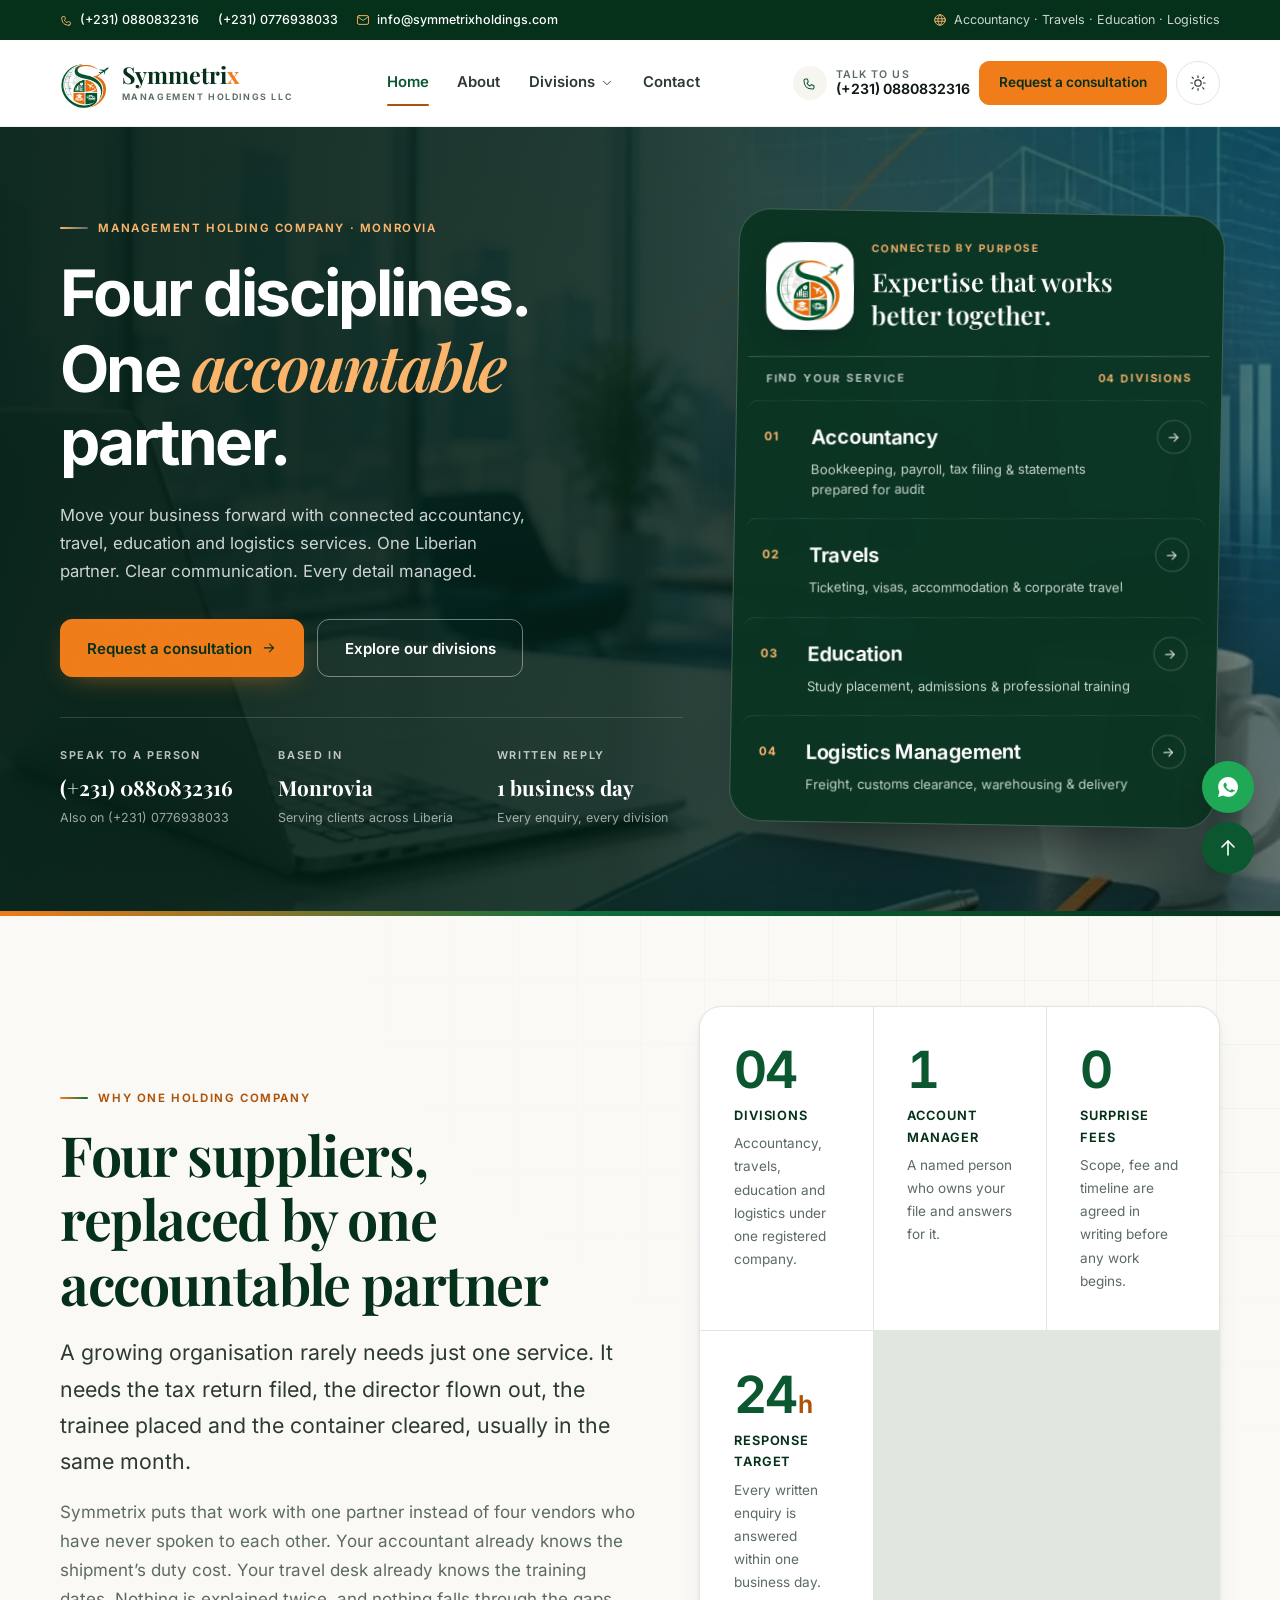
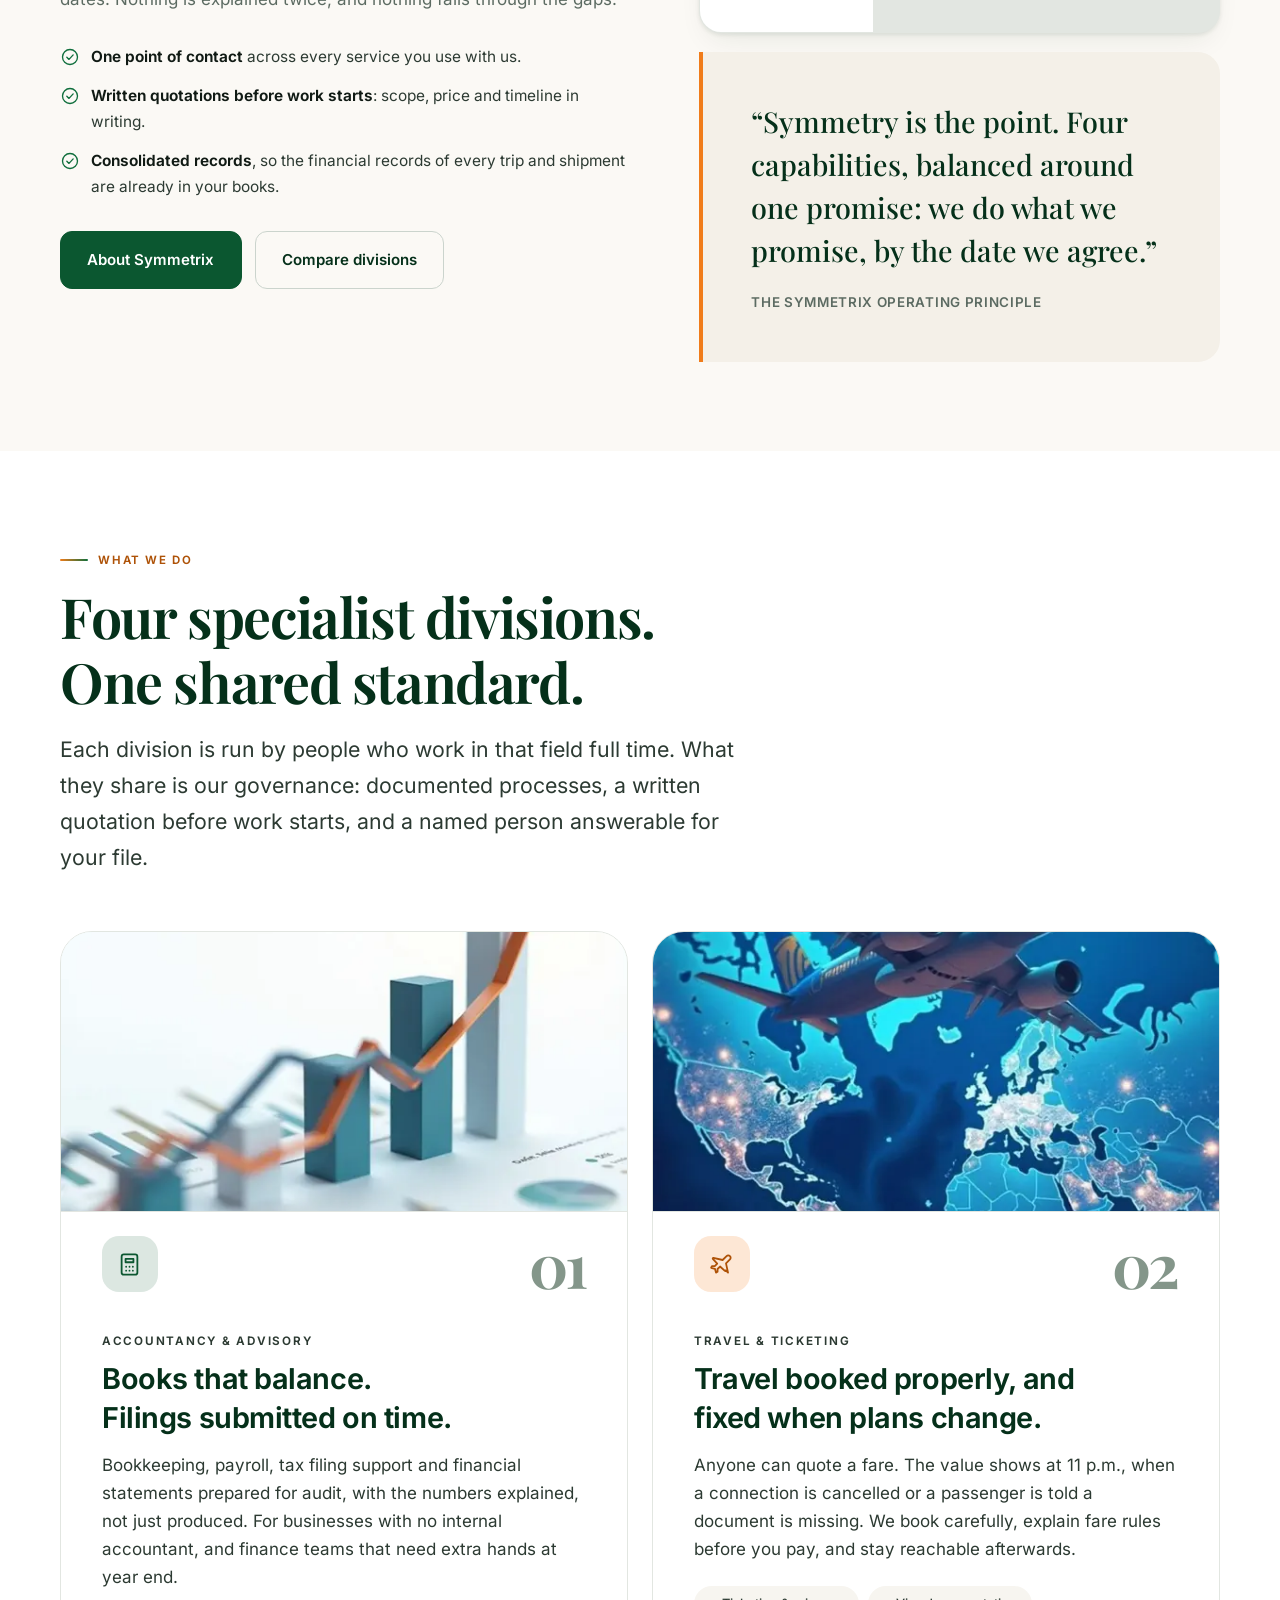
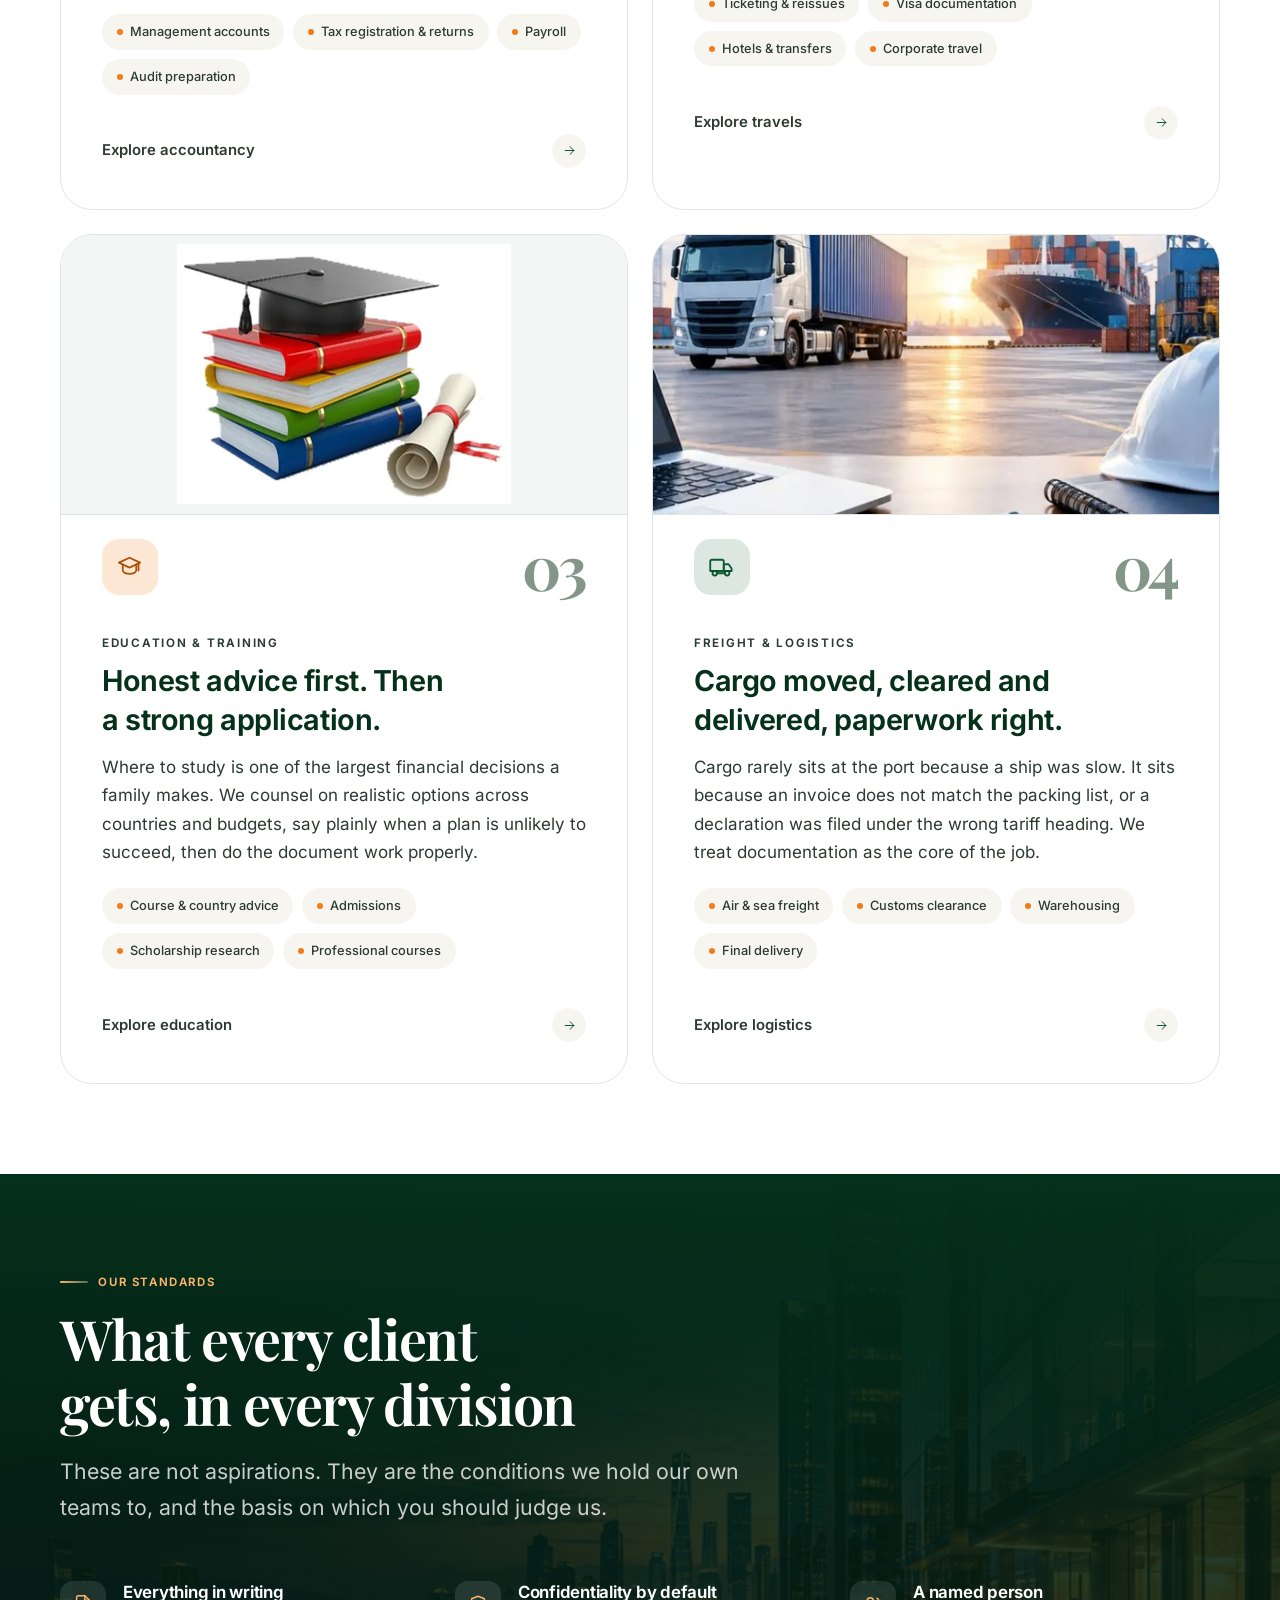
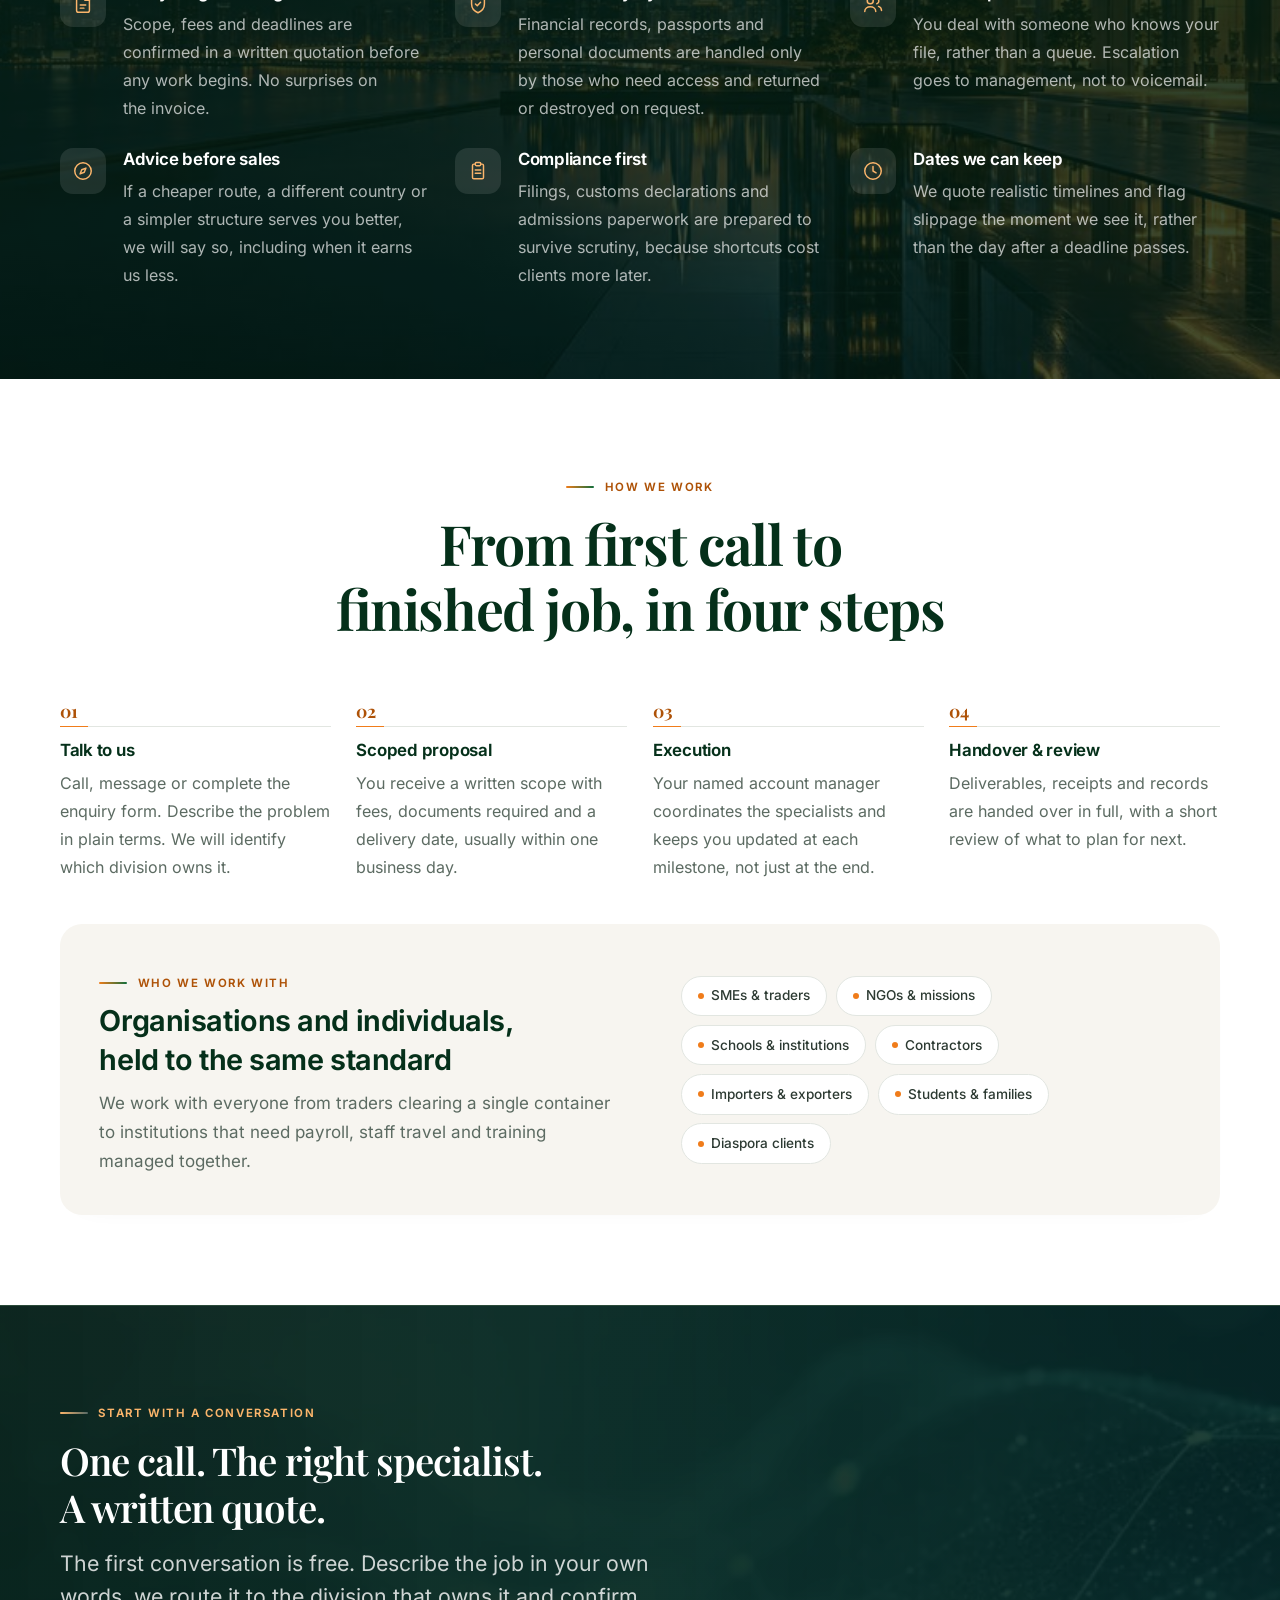
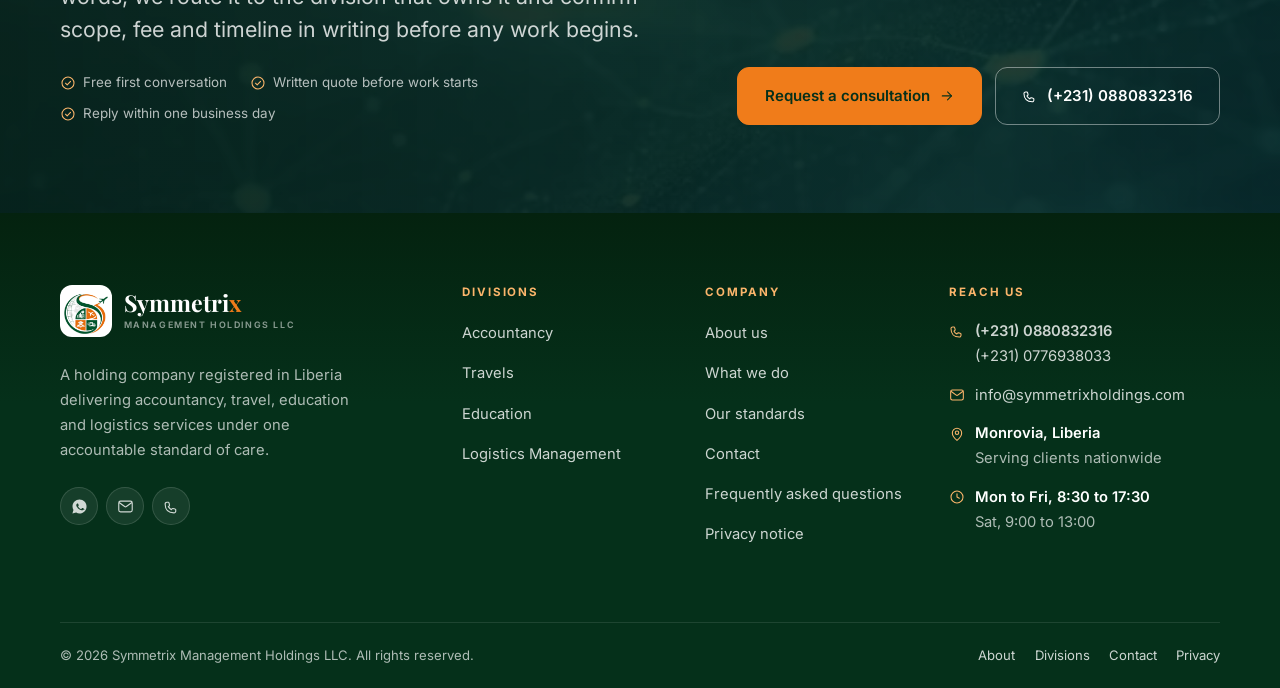
==== commit 69738e2c: "Add supplied service imagery and responsive photo backgrounds" ====
--- a/index.html
+++ b/index.html
@@ -21,10 +21,10 @@
 <link rel="icon" href="assets/img/favicon.svg" type="image/svg+xml">
 <link rel="icon" href="assets/img/favicon-32.png" sizes="32x32" type="image/png">
 <link rel="apple-touch-icon" href="assets/img/apple-touch-icon.png">
-<link rel="preload" as="image" type="image/webp" href="assets/img/hero-skyline.webp" imagesrcset="assets/img/hero-skyline-900.webp 900w, assets/img/hero-skyline.webp 1672w" imagesizes="100vw">
+<link rel="preload" as="image" type="image/webp" href="assets/img/services/business-office.webp" imagesrcset="assets/img/services/business-office-small.webp 600w, assets/img/services/business-office.webp 1200w" imagesizes="100vw">
 <link rel="preload" as="font" type="font/woff2" href="assets/fonts/inter-latin.woff2" crossorigin>
 <link rel="preload" as="font" type="font/woff2" href="assets/fonts/playfair-latin.woff2" crossorigin>
-<link rel="stylesheet" href="assets/css/styles.css?v=20261018-professional">
+<link rel="stylesheet" href="assets/css/styles.css?v=20261018-imagery">
 <script>
 (function () {
   var r = document.documentElement;
@@ -127,8 +127,8 @@
 
 <section class="hero">
   <picture class="hero-media" aria-hidden="true">
-    <source type="image/webp" srcset="assets/img/hero-skyline-900.webp 900w, assets/img/hero-skyline.webp 1672w" sizes="100vw">
-    <img src="assets/img/hero-skyline.jpg" srcset="assets/img/hero-skyline-900.jpg 900w, assets/img/hero-skyline.jpg 1672w" sizes="100vw" alt="" width="1672" height="941" fetchpriority="high" decoding="async">
+    <source type="image/webp" srcset="assets/img/services/business-office-small.webp 600w, assets/img/services/business-office.webp 1200w" sizes="100vw">
+    <img src="assets/img/services/business-office.webp" alt="" width="1200" height="1500" fetchpriority="high" decoding="async">
   </picture>
   <div class="wrap hero-inner">
     <div class="hero-lead">
@@ -246,6 +246,7 @@
     </div>
     <div class="dtiles">
     <article class="dtile reveal">
+      <img class="service-card-image" src="assets/img/services/financial-growth-small.webp" srcset="assets/img/services/financial-growth-small.webp 600w, assets/img/services/financial-growth.webp 1200w" sizes="(min-width: 900px) 45vw, 100vw" alt="Rising financial charts and an upward arrow." width="1200" height="1200" loading="lazy" decoding="async">
       <div class="dtile-top"><span class="ico ico--green-soft"><svg width="24" height="24" viewBox="0 0 24 24" fill="none" stroke="currentColor" stroke-width="1.6" stroke-linecap="round" stroke-linejoin="round" aria-hidden="true" focusable="false"><path d="M7 3h10a2 2 0 0 1 2 2v14a2 2 0 0 1-2 2H7a2 2 0 0 1-2-2V5a2 2 0 0 1 2-2Z"/><path d="M8.5 7h7v3h-7z"/><path d="M9 14h.01M12 14h.01M15 14h.01M9 17.5h.01M12 17.5h.01M15 17.5h.01"/></svg></span><span class="dtile-num" aria-hidden="true">01</span></div>
       <p class="dvrow-kicker">Accountancy &amp; advisory</p>
       <h3><a href="/accountancy">Books that balance. Filings submitted on time.</a></h3>
@@ -254,6 +255,7 @@
       <p class="dtile-foot" aria-hidden="true">Explore accountancy<span class="dx-go"><svg width="24" height="24" viewBox="0 0 24 24" fill="none" stroke="currentColor" stroke-width="1.6" stroke-linecap="round" stroke-linejoin="round" aria-hidden="true" focusable="false"><path d="M5 12h14"/><path d="m13 6 6 6-6 6"/></svg></span></p>
     </article>
     <article class="dtile is-orange reveal" data-delay="1">
+      <img class="service-card-image" src="assets/img/services/global-travel-small.webp" srcset="assets/img/services/global-travel-small.webp 600w, assets/img/services/global-travel.webp 1024w" sizes="(min-width: 900px) 45vw, 100vw" alt="A passenger aircraft over a connected world map." width="1024" height="1536" loading="lazy" decoding="async">
       <div class="dtile-top"><span class="ico ico--orange-soft"><svg width="24" height="24" viewBox="0 0 24 24" fill="none" stroke="currentColor" stroke-width="1.6" stroke-linecap="round" stroke-linejoin="round" aria-hidden="true" focusable="false"><path d="M17.8 19.2 16 11l3.5-3.5a2.1 2.1 0 1 0-3-3L13 8 4.8 6.2a.5.5 0 0 0-.5.8l3.9 4.3-2.2 2.2H3.5l-.7 1.4 3.4.9.9 3.4 1.4-.7v-2.5l2.2-2.2 4.3 3.9a.5.5 0 0 0 .8-.5Z"/></svg></span><span class="dtile-num" aria-hidden="true">02</span></div>
       <p class="dvrow-kicker">Travel &amp; ticketing</p>
       <h3><a href="/travels">Travel booked properly, and fixed when plans change.</a></h3>
@@ -262,6 +264,7 @@
       <p class="dtile-foot" aria-hidden="true">Explore travels<span class="dx-go"><svg width="24" height="24" viewBox="0 0 24 24" fill="none" stroke="currentColor" stroke-width="1.6" stroke-linecap="round" stroke-linejoin="round" aria-hidden="true" focusable="false"><path d="M5 12h14"/><path d="m13 6 6 6-6 6"/></svg></span></p>
     </article>
     <article class="dtile is-orange reveal">
+      <img class="service-card-image" src="assets/img/services/education-pathways-small.webp" srcset="assets/img/services/education-pathways-small.webp 600w, assets/img/services/education-pathways.webp 1200w" sizes="(min-width: 900px) 45vw, 100vw" alt="Books, a graduation cap and a diploma." width="1200" height="933" loading="lazy" decoding="async">
       <div class="dtile-top"><span class="ico ico--orange-soft"><svg width="24" height="24" viewBox="0 0 24 24" fill="none" stroke="currentColor" stroke-width="1.6" stroke-linecap="round" stroke-linejoin="round" aria-hidden="true" focusable="false"><path d="M21.4 8.6 12 4.2 2.6 8.6 12 13l9.4-4.4Z"/><path d="M6 10.5v4.9c0 1.8 2.7 3.2 6 3.2s6-1.4 6-3.2v-4.9"/><path d="M20 10v5.5"/></svg></span><span class="dtile-num" aria-hidden="true">03</span></div>
       <p class="dvrow-kicker">Education &amp; training</p>
       <h3><a href="/education">Honest advice first. Then a strong application.</a></h3>
@@ -270,6 +273,7 @@
       <p class="dtile-foot" aria-hidden="true">Explore education<span class="dx-go"><svg width="24" height="24" viewBox="0 0 24 24" fill="none" stroke="currentColor" stroke-width="1.6" stroke-linecap="round" stroke-linejoin="round" aria-hidden="true" focusable="false"><path d="M5 12h14"/><path d="m13 6 6 6-6 6"/></svg></span></p>
     </article>
     <article class="dtile reveal" data-delay="1">
+      <img class="service-card-image" src="assets/img/services/logistics-network-small.webp" srcset="assets/img/services/logistics-network-small.webp 600w, assets/img/services/logistics-network.webp 1031w" sizes="(min-width: 900px) 45vw, 100vw" alt="A cargo ship, truck and aircraft at a shipping terminal." width="1031" height="1536" loading="lazy" decoding="async">
       <div class="dtile-top"><span class="ico ico--green-soft"><svg width="24" height="24" viewBox="0 0 24 24" fill="none" stroke="currentColor" stroke-width="1.6" stroke-linecap="round" stroke-linejoin="round" aria-hidden="true" focusable="false"><path d="M2 7.5A1.5 1.5 0 0 1 3.5 6h9A1.5 1.5 0 0 1 14 7.5V16H2V7.5Z"/><path d="M14 10h3.6c.5 0 1 .2 1.2.6l2 3c.1.3.2.6.2.9V16h-7v-6Z"/><circle cx="6" cy="18" r="2"/><circle cx="17" cy="18" r="2"/><path d="M8 18h7"/></svg></span><span class="dtile-num" aria-hidden="true">04</span></div>
       <p class="dvrow-kicker">Freight &amp; logistics</p>
       <h3><a href="/logistics">Cargo moved, cleared and delivered, paperwork right.</a></h3>
--- a/assets/css/styles.css
+++ b/assets/css/styles.css
@@ -1123,7 +1123,76 @@
   .hero-signature-title, .cta-band h2 { color: CanvasText; }
 }
 
+/* ---------- 19. Service imagery and photographic backgrounds ---------- */
+.page-about { --page-photo: url("../img/services/global-partnership-small.webp"); --photo-position: 65% 60%; }
+.page-accountancy { --page-photo: url("../img/services/financial-growth-small.webp"); --photo-position: 65% 55%; }
+.page-travels { --page-photo: url("../img/services/global-travel-small.webp"); --photo-position: 65% 45%; }
+.page-education { --page-photo: url("../img/services/education-pathways-small.webp"); --photo-position: 65% 45%; }
+.page-logistics { --page-photo: url("../img/services/logistics-network-small.webp"); --photo-position: 60% 45%; }
+.page-divisions { --page-photo: url("../img/services/world-connections-small.webp"); --photo-position: 65% 55%; }
+.page-contact { --page-photo: url("../img/services/connected-team-small.webp"); --photo-position: 65% 50%; }
+.page-privacy { --page-photo: url("../img/services/digital-network-small.webp"); --photo-position: center 65%; }
+.page-404 { --page-photo: url("../img/services/future-network-small.webp"); --photo-position: center; }
+.page-hero::after {
+  inset: 0; width: auto; height: auto; aspect-ratio: auto;
+  border: 0; border-radius: 0; box-shadow: none;
+  background: var(--page-photo) var(--photo-position, center) / cover no-repeat;
+  z-index: -2;
+}
+.page-hero::before {
+  z-index: -1;
+  background: linear-gradient(90deg, rgba(3,31,21,.96) 0%, rgba(3,31,21,.9) 48%, rgba(3,31,21,.62) 100%);
+}
+.hero-media img { object-position: 65% 62%; }
+.hero::before {
+  background: linear-gradient(90deg, rgba(3,31,21,.95) 0%, rgba(3,31,21,.86) 48%, rgba(3,31,21,.54) 100%);
+}
+.hero-index { background: rgba(10,52,34,.96); }
+.service-card-image {
+  display: block; width: calc(100% + 2 * var(--image-inset)); max-width: none;
+  height: clamp(190px, 22vw, 280px); object-fit: cover; object-position: center 52%;
+  margin: calc(-1 * var(--image-inset)) calc(-1 * var(--image-inset)) 1.5rem;
+  border-bottom: 1px solid var(--line); background: #F2F6F4;
+}
+.dtile { --image-inset: clamp(1.6rem, 3.2vw, 2.6rem); }
+.division-card { --image-inset: clamp(1.45rem, 2.6vw, 2.05rem); }
+.dtile:has(a[href="/education"]) .service-card-image,
+.division-card:has(a[href="/education"]) .service-card-image { object-fit: contain; padding: .6rem; }
+.division-card .num { top: calc(clamp(190px, 22vw, 280px) + 1.35rem); margin-top: 0; }
+.service-overview-image {
+  width: 100%; height: clamp(220px, 30vw, 350px); object-fit: cover;
+  object-position: center 55%; border-radius: 16px; margin-bottom: 1.5rem;
+}
+.page-education .service-overview-image { object-fit: contain; background: #fff; padding: 1rem; }
+.section--sand::before {
+  background: url("../img/services/future-network-small.webp") center / cover;
+  opacity: .08; mask-image: none; -webkit-mask-image: none;
+}
+.cta-band::before {
+  background: linear-gradient(90deg, rgba(3,31,21,.94), rgba(3,31,21,.85)),
+              url("../img/services/digital-network-small.webp") center 65% / cover;
+}
+@media (min-width: 900px) {
+  .page-about { --page-photo: url("../img/services/global-partnership.webp"); }
+  .page-accountancy { --page-photo: url("../img/services/financial-growth.webp"); }
+  .page-travels { --page-photo: url("../img/services/global-travel.webp"); }
+  .page-education { --page-photo: url("../img/services/education-pathways.webp"); }
+  .page-logistics { --page-photo: url("../img/services/logistics-network.webp"); }
+  .page-divisions { --page-photo: url("../img/services/world-connections.webp"); }
+  .page-contact { --page-photo: url("../img/services/connected-team.webp"); }
+  .page-privacy { --page-photo: url("../img/services/digital-network.webp"); }
+  .page-404 { --page-photo: url("../img/services/future-network.webp"); }
+}
+@media (max-width: 599px) {
+  .hero::before, .page-hero::before { background: rgba(3,31,21,.9); }
+  .hero-media img { object-position: 55% 50%; }
+}
+@media (forced-colors: active) {
+  .hero-media, .page-hero::before, .page-hero::after, .section--sand::before { display: none; }
+}
+
 @media print {
+  .service-card-image, .service-overview-image, .section--sand::before { display: none !important; }
   .site-header, .topbar, .drawer, .float-actions, .cta-band, .site-footer, .theme-toggle { display: none !important; }
   body { color: #000; background: #fff; }
   body::after { display: none; }
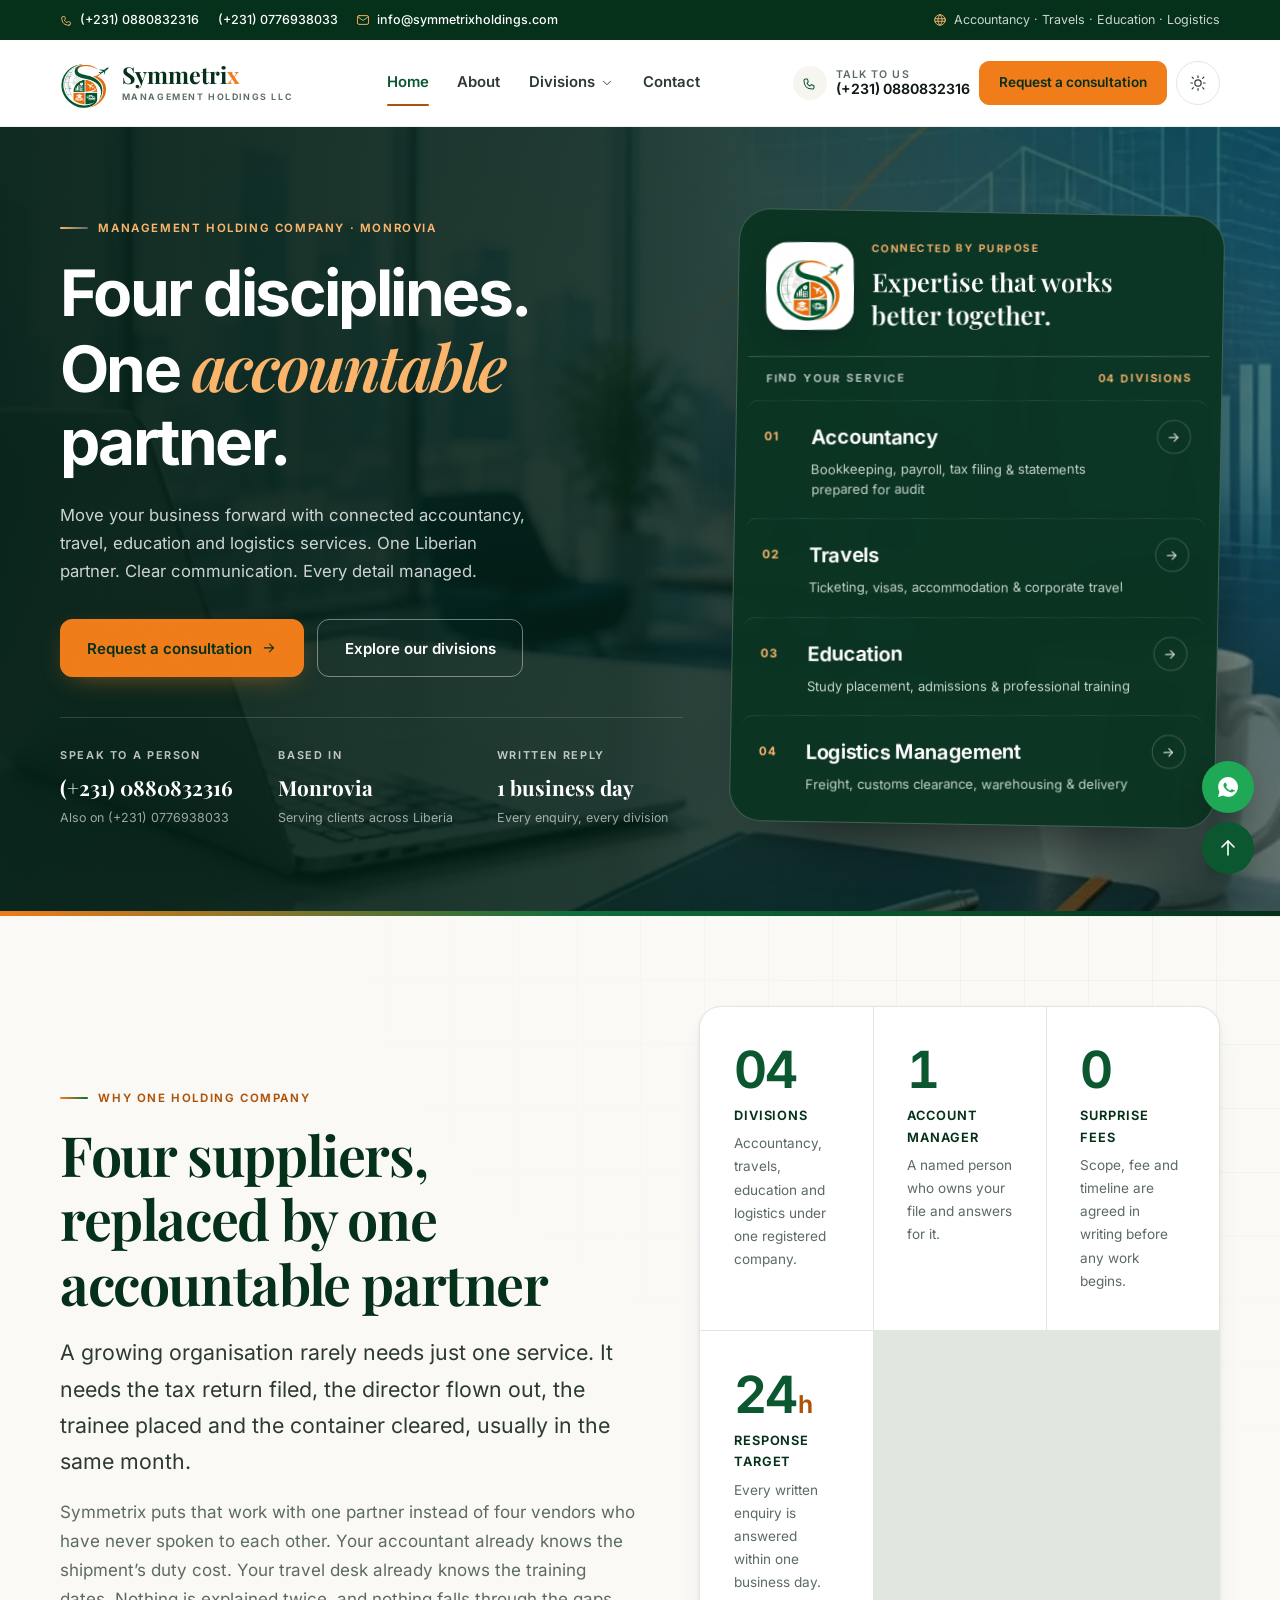
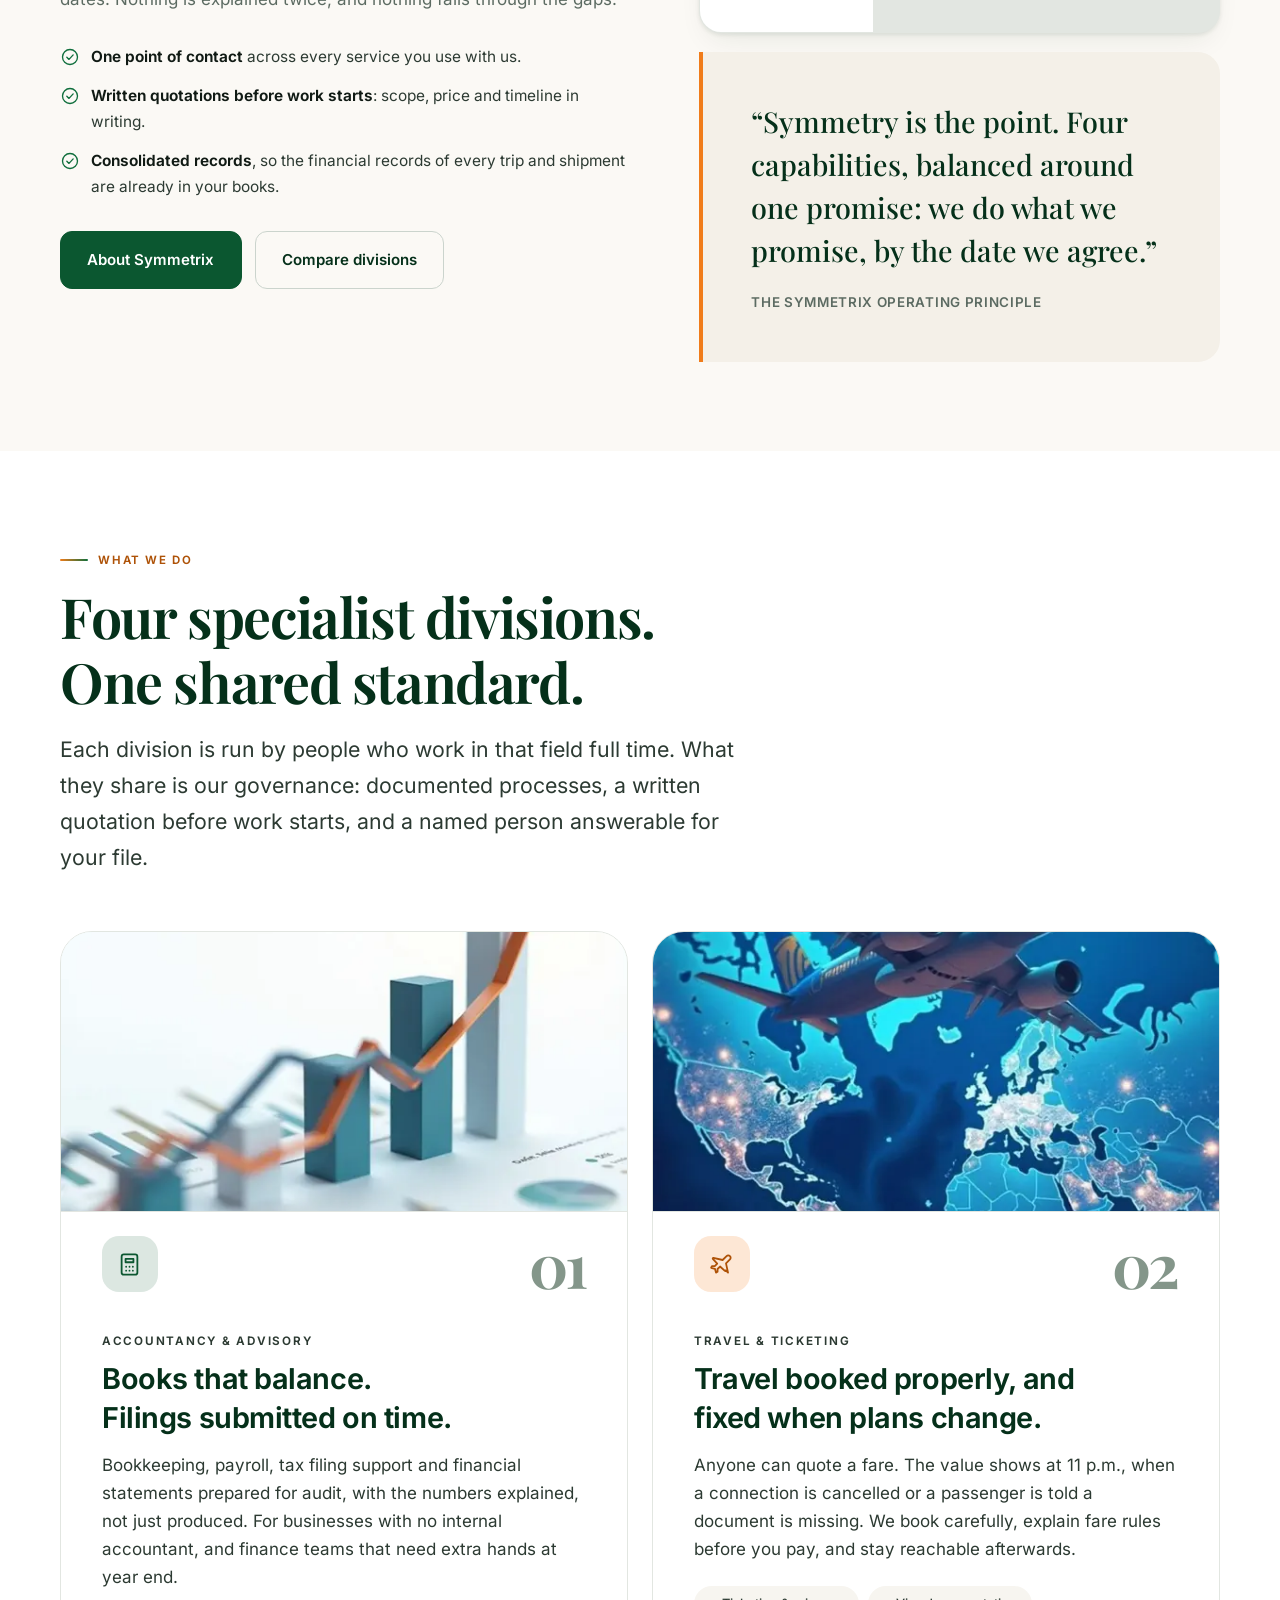
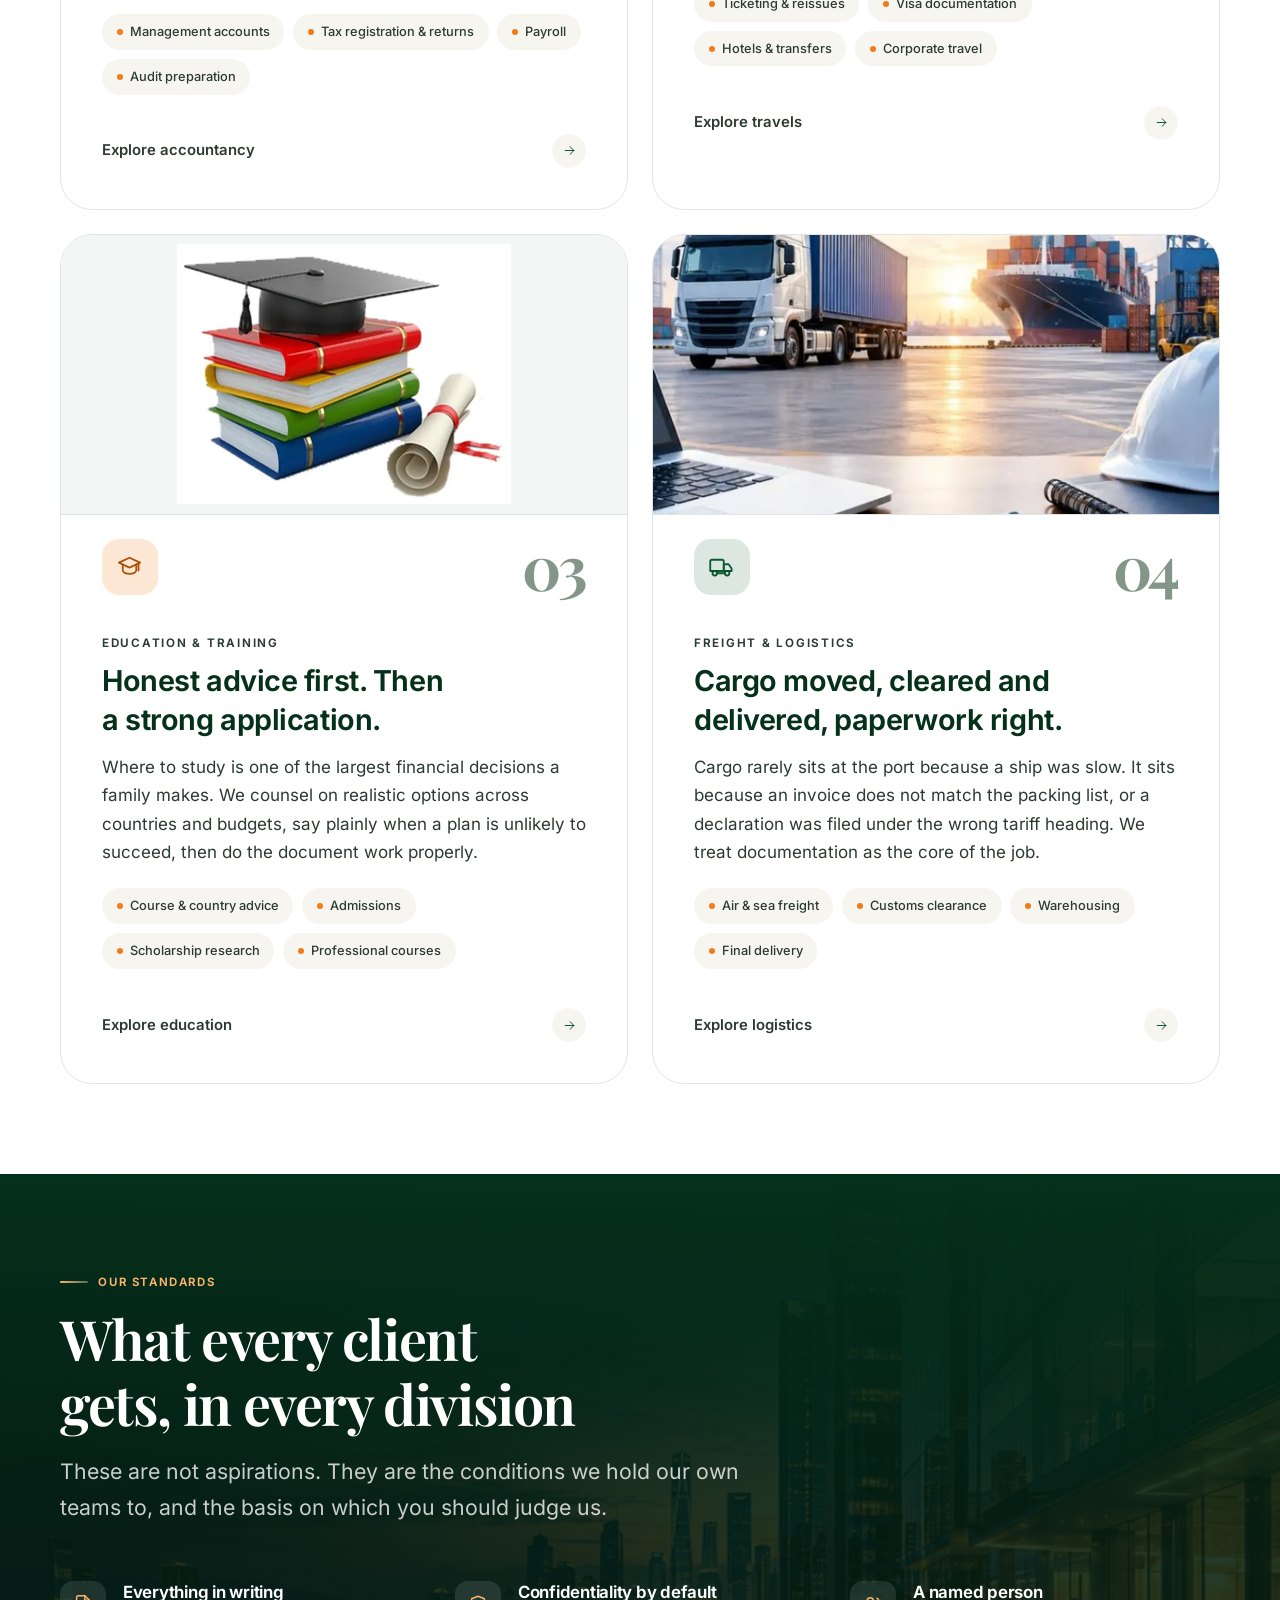
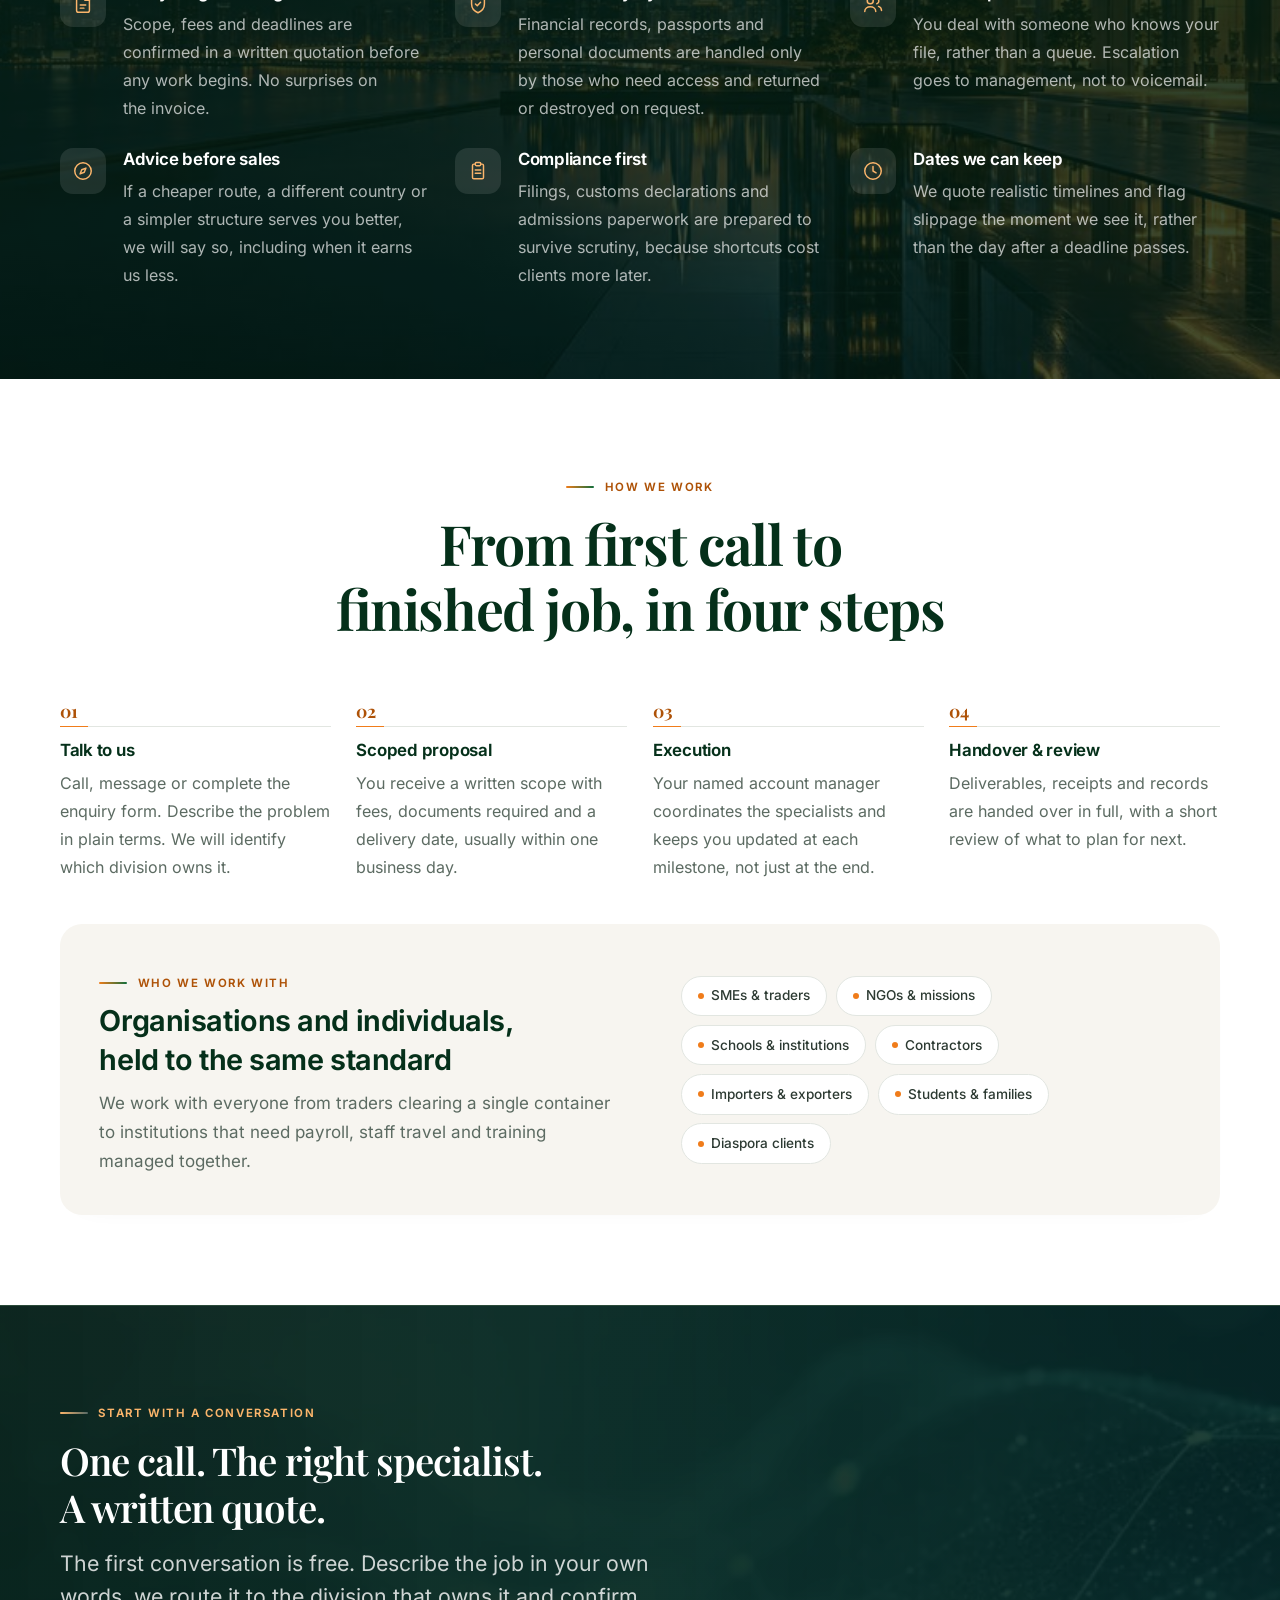
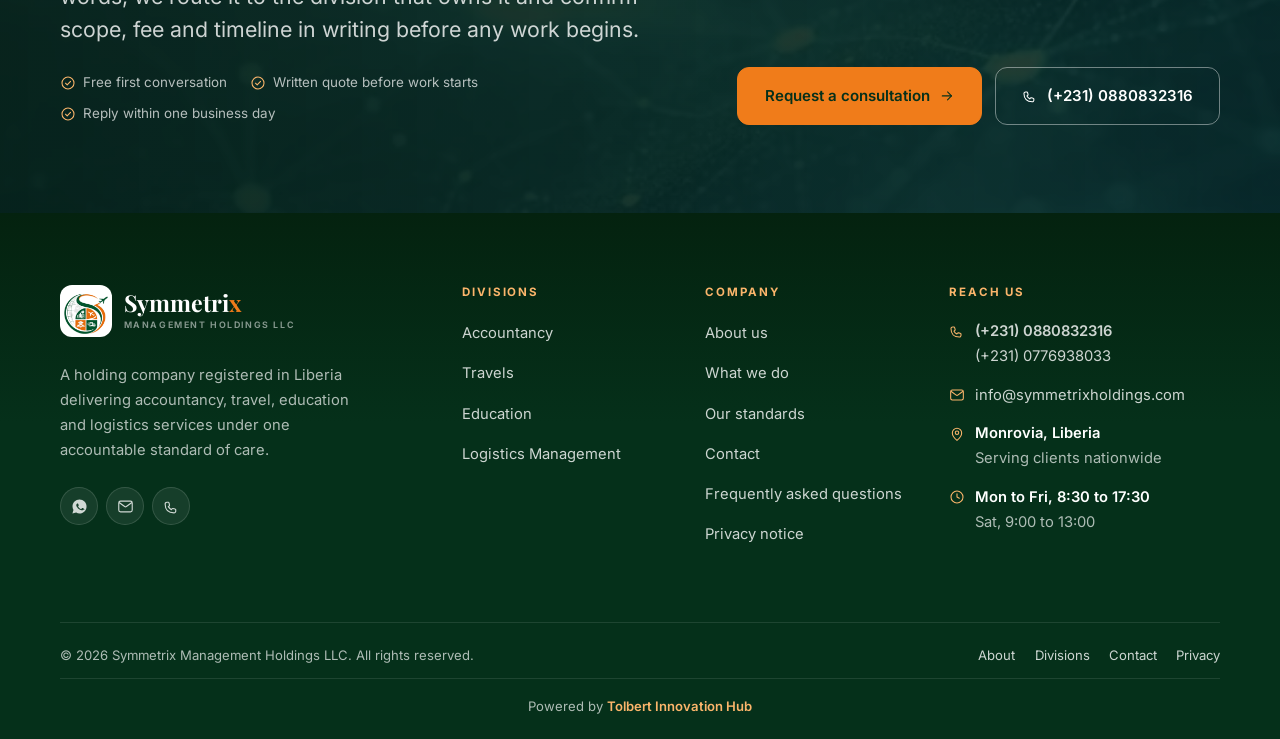
==== commit bbf5dcb0: "Add linked Tolbert Innovation Hub footer credit" ====
--- a/index.html
+++ b/index.html
@@ -24,7 +24,7 @@
 <link rel="preload" as="image" type="image/webp" href="assets/img/services/business-office.webp" imagesrcset="assets/img/services/business-office-small.webp 600w, assets/img/services/business-office.webp 1200w" imagesizes="100vw">
 <link rel="preload" as="font" type="font/woff2" href="assets/fonts/inter-latin.woff2" crossorigin>
 <link rel="preload" as="font" type="font/woff2" href="assets/fonts/playfair-latin.woff2" crossorigin>
-<link rel="stylesheet" href="assets/css/styles.css?v=20261018-imagery">
+<link rel="stylesheet" href="assets/css/styles.css?v=20261018-footer-credit">
 <script>
 (function () {
   var r = document.documentElement;
@@ -431,6 +431,7 @@
         <li><a href="/contact">Contact</a></li>
         <li><a href="/privacy">Privacy</a></li>
       </ul>
+      <p class="footer-credit">Powered by <a href="https://tolbertinnovationhub.org" target="_blank" rel="noopener">Tolbert Innovation Hub</a></p>
     </div>
   </div>
 </footer>
--- a/assets/css/styles.css
+++ b/assets/css/styles.css
@@ -907,6 +907,9 @@
   display: flex; flex-wrap: wrap; gap: .7rem 1.5rem; align-items: center; justify-content: space-between;
   padding-block: 1.35rem; border-top: 1px solid rgba(255,255,255,.1); font-size: .82rem;
 }
+.footer-credit { flex-basis: 100%; text-align: center; padding-top: 1rem; border-top: 1px solid rgba(255,255,255,.1); }
+.footer-credit a { color: var(--orange-glow); font-weight: 600; }
+.footer-credit a:hover { color: #fff; text-decoration: underline; text-underline-offset: .2em; }
 .footer-bottom ul { display: flex; flex-wrap: wrap; gap: .6rem 1.2rem; }
 .socials { display: flex; gap: .5rem; margin-top: 1.5rem; }
 .socials a {
